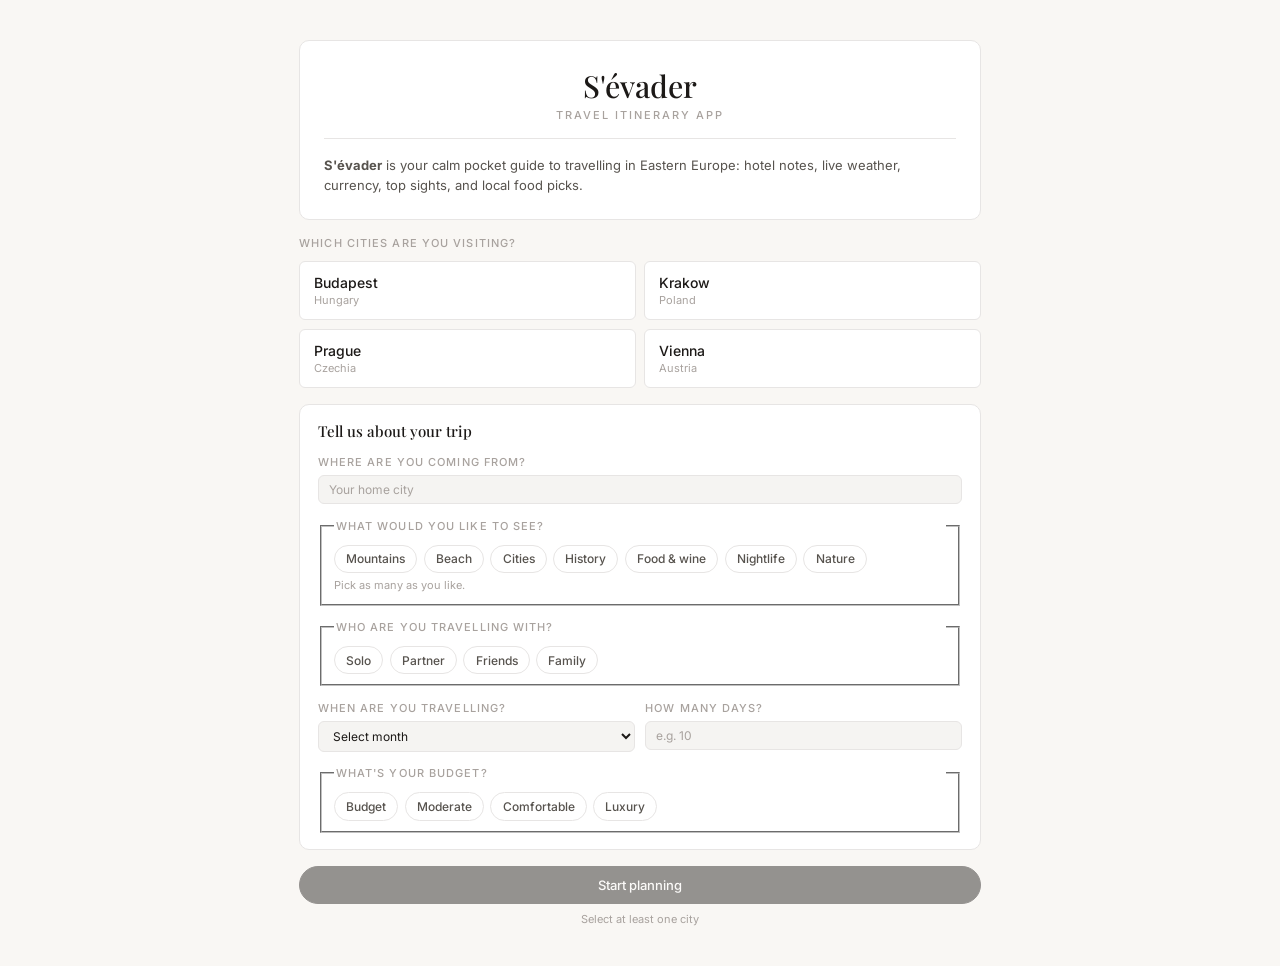
==== index.html @ 974ee07e "updated start page" ====
<!DOCTYPE html>
<html lang="en">
<head>
  <meta charset="UTF-8">
  <meta name="viewport" content="width=device-width, initial-scale=1.0">
  <title>Eastern Europe Guide</title>
  <link rel="preconnect" href="https://fonts.googleapis.com">
  <link rel="preconnect" href="https://fonts.gstatic.com" crossorigin>
  <link href="https://fonts.googleapis.com/css2?family=Inter:wght@400;500&family=Playfair+Display:ital,wght@0,500;1,400&display=swap" rel="stylesheet">
  <style>
    *,
    *::before,
    *::after {
      box-sizing: border-box;
    }

    @keyframes reveal {
      from {
        opacity: 0;
        transform: translateY(7px);
      }
      to {
        opacity: 1;
        transform: translateY(0);
      }
    }

    .guide-panel {
      padding: 0 0 2rem 0;
      animation: reveal .25s ease-out;
    }

    @media (max-width: 700px) {
      .guide-grid {
        grid-template-columns: 1fr;
      }
    }

    @media (min-width: 901px) {
      .guide-shell {
        padding-left: 1.2rem;
        padding-right: 1.2rem;
      }
    }
    :root {
      --font-sans: 'Inter', system-ui, sans-serif;
      --font-serif: 'Playfair Display', Georgia, serif;

      --color-text-primary: #1c1917;
      --color-text-secondary: #57534e;
      --color-text-tertiary: #a8a29e;
      --color-text-success: #15803d;
      --color-text-warning: #92400e;
      --color-text-danger: #b91c1c;
      --color-text-info: #1d4ed8;

      --color-background-primary: #ffffff;
      --color-background-secondary: #f5f4f2;
      --color-background-success: #f0fdf4;
      --color-background-warning: #fffbeb;
      --color-background-danger: #fef2f2;
      --color-background-info: #eff6ff;

      --color-border-secondary: #d6d3d1;
      --color-border-tertiary: #e7e5e4;
      --color-border-warning: #fcd34d;

      --border-radius-lg: 10px;
      --border-radius-md: 6px;

      --bg: var(--color-background-primary);
      --bg2: var(--color-background-primary);
      --bg3: var(--color-background-secondary);
      --card: var(--color-background-primary);
      --border: var(--color-border-tertiary);
      --accent: var(--color-text-primary);
      --accent2: var(--color-text-primary);
      --calligraphy: #e2a15f;
      --gold: #d4a843;
      --blue: #5b9bd5;
      --green: #6baa7a;
      --purple: #9b7fc8;
      --text: var(--color-text-primary);
      --text2: var(--color-text-secondary);
      --text3: var(--color-text-tertiary);
      --red: #d05555;
    }

    body {
      font-family: var(--font-sans);
      color: var(--color-text-primary);
      background: #f9f7f4;
      min-height: 100vh;
      padding: 2rem 1rem;
    }

    .guide-wrap,
    .guide-shell {
      max-width: 720px;
      margin: 0 auto;
    }

    .guide-shell .topbar {
      margin: 0 0 1rem;
      background: var(--color-background-primary);
      border: 0.5px solid var(--color-border-tertiary);
      border-radius: var(--border-radius-lg);
      padding: 1.5rem;
      display: flex;
      align-items: flex-end;
      justify-content: space-between;
      position: static;
      z-index: auto;
      top: auto;
      border-bottom: 0.5px solid var(--color-border-tertiary);
    }

    .guide-shell .topbar-title {
      font-family: var(--font-serif);
      font-size: 18px;
      font-weight: 500;
      color: var(--color-text-primary);
      line-height: 1.1;
    }

    .guide-shell .topbar-title::before {
      content: "S'évader - ";
      font-size: 28px;
      font-style: italic;
      color: var(--color-text-secondary);
      font-weight: 400;
    }

    .guide-shell .guide-footer {
      margin-top: 1.25rem;
      padding-top: 0.75rem;
      text-align: center;
      border-top: 0.5px solid var(--color-border-tertiary);
    }

    .guide-shell .guide-footer-about {
      font-size: 11px;
      font-weight: 500;
      color: var(--color-text-tertiary);
      text-decoration: none;
      font-family: var(--font-sans);
      letter-spacing: 0.02em;
      transition: color .2s;
    }

    .guide-shell .guide-footer-about:hover {
      color: var(--color-text-secondary);
    }

    .guide-shell .guide-footer-about:focus-visible {
      outline: 2px solid var(--color-text-info);
      outline-offset: 2px;
    }

    .guide-shell .menu-btn {
      display: none;
    }

    .guide-title-card,
    .guide-card {
      background: var(--color-background-primary);
      border: 0.5px solid var(--color-border-tertiary);
      border-radius: var(--border-radius-lg);
      padding: 1rem 1.125rem;
      margin-bottom: 10px;
    }

    .guide-title-card {
      margin-bottom: 1rem;
    }

    .guide-title-card h1 {
      font-size: 1.2rem;
      font-weight: 500;
      color: var(--color-text-primary);
      line-height: 1.1;
      margin: 0 0 .35rem;
      font-family: var(--font-serif);
    }

    .guide-title-card p {
      font-size: 0.82rem;
      color: var(--color-text-secondary);
      line-height: 1.6;
      margin: 0;
    }

    .guide-tabs {
      display: flex;
      gap: 0;
      border-bottom: 0.5px solid var(--color-border-tertiary);
      margin-bottom: 1.25rem;
      overflow-x: auto;
      scrollbar-width: none;
      -ms-overflow-style: none;
      padding-bottom: 0;
    }

    .guide-tabs::-webkit-scrollbar {
      display: none;
    }

    .guide-tabs .tab {
      border: none;
      background: transparent;
      border-bottom: 2px solid transparent;
      border-radius: 0;
      padding: 10px 16px;
      font-size: 13px;
      font-weight: 500;
      color: var(--color-text-secondary);
      cursor: pointer;
      white-space: nowrap;
      font-family: var(--font-sans);
      margin-bottom: -1px;
      transition: all .2s;
    }

    .guide-tabs .tab.active {
      color: var(--color-text-primary);
      border-bottom-color: var(--color-text-primary);
    }

    .guide-section {
      display: none;
    }

    .guide-section[aria-hidden="false"] {
      display: block;
    }

    .guide-grid {
      margin-bottom: 10px;
      gap: 10px;
      display: grid;
      grid-template-columns: repeat(2, minmax(0, 1fr));
    }

    .guide-grid > .guide-card:first-child {
      grid-row: span 2;
    }

    .guide-card.weather-card {
      grid-column: 2;
      grid-row: 1;
    }

    .guide-card.currency-card {
      grid-column: 2;
      grid-row: 2;
    }

    .guide-kicker {
      font-size: 10px;
      letter-spacing: 2px;
      text-transform: uppercase;
      color: var(--color-text-tertiary);
      margin-bottom: 0.75rem;
      font-weight: 500;
    }

    .guide-card h3,
    .guide-card h4,
    .guide-card p,
    .guide-card li,
    .guide-card .guide-meta {
      margin-bottom: 0.4rem;
      color: var(--color-text-primary);
    }

    .guide-card h3 {
      font-size: 15px;
      font-weight: 500;
      color: var(--color-text-primary);
      margin-bottom: 0.4rem;
    }

    .guide-card h4 {
      font-size: 13px;
      color: var(--color-text-primary);
      font-weight: 500;
    }

    .guide-meta {
      color: var(--color-text-secondary);
      font-size: 13px;
    }

    .guide-meta.guide-food-lede {
      font-size: 12px;
      line-height: 1.5;
    }

    .guide-label,
    .guide-form-title {
      display: block;
      font-size: 11px;
      letter-spacing: .1em;
      text-transform: uppercase;
      color: var(--color-text-tertiary);
      margin: 0 0 .4rem;
      font-weight: 500;
    }

    .guide-label-optional {
      text-transform: none;
      letter-spacing: 0;
      font-weight: 400;
    }

    .guide-field,
    .guide-convert-input {
      width: 100%;
      box-sizing: border-box;
      border: 1px solid var(--color-border-tertiary);
      border-radius: var(--border-radius-md);
      padding: 6px 10px;
      background: var(--color-background-secondary);
      color: var(--color-text-primary);
      font-family: var(--font-sans);
      font-size: 12px;
      margin-bottom: 0.6rem;
    }

    .guide-field::placeholder,
    .guide-convert-input::placeholder {
      color: var(--color-text-tertiary);
    }

    .guide-field:focus,
    .guide-convert-input:focus {
      outline: none;
      border-color: var(--color-text-primary);
    }

    .guide-textarea {
      min-height: 95px;
      resize: vertical;
    }

    .guide-actions {
      display: flex;
      gap: 6px;
      flex-wrap: wrap;
      margin: 0.35rem 0 0.4rem;
    }

    .guide-btn,
    .guide-btn.save {
      border: 1px solid var(--color-border-secondary);
      background: var(--color-background-secondary);
      color: var(--color-text-secondary);
      font-family: var(--font-sans);
      border-radius: 20px;
      font-size: 11px;
      font-weight: 500;
      padding: 3px 9px;
      cursor: pointer;
      transition: all .2s;
      height: auto;
    }

    .guide-btn.save {
      background: var(--color-background-primary);
      color: var(--text);
      border-color: var(--color-border-secondary);
    }

    .guide-btn:hover {
      border-color: var(--color-text-primary);
      color: var(--color-text-primary);
    }

    .guide-status {
      font-size: 12px;
      color: var(--color-text-secondary);
      margin: 0;
      min-height: 16px;
      line-height: 1.6;
    }

    .guide-status.ok {
      color: var(--color-text-success);
    }

    .hotel-map-wrap {
      margin-top: 1rem;
      border-radius: var(--border-radius-md);
      overflow: hidden;
      border: 1px solid var(--border);
      aspect-ratio: 16 / 10;
      background: var(--color-background-secondary);
    }

    .hotel-map {
      display: block;
      width: 100%;
      height: 100%;
      min-height: 180px;
      border: 0;
    }

    .hotel-dates {
      display: grid;
      grid-template-columns: 1fr 1fr;
      gap: 0.65rem;
      margin-bottom: 0.6rem;
    }

    .hotel-dates > div {
      min-width: 0;
    }

    .hotel-dates .guide-label {
      margin-bottom: 0.35rem;
    }

    .hotel-dates .guide-field {
      margin-bottom: 0;
    }

    .guide-field[type="date"] {
      min-height: 32px;
      color-scheme: light;
    }

    .guide-field[type="date"].is-empty {
      color: var(--color-text-tertiary);
    }

    .guide-field[type="date"]:not(.is-empty) {
      color: var(--color-text-primary);
    }

    .guide-field[type="date"].is-empty::-webkit-datetime-edit,
    .guide-field[type="date"].is-empty::-webkit-datetime-edit-fields-wrapper,
    .guide-field[type="date"].is-empty::-webkit-datetime-edit-text,
    .guide-field[type="date"].is-empty::-webkit-datetime-edit-month-field,
    .guide-field[type="date"].is-empty::-webkit-datetime-edit-day-field,
    .guide-field[type="date"].is-empty::-webkit-datetime-edit-year-field {
      color: var(--color-text-tertiary);
    }

    .guide-field[type="date"]::-webkit-calendar-picker-indicator {
      cursor: pointer;
      opacity: 0.65;
    }

    .hotel-field-wrap {
      position: relative;
    }

    .hotel-suggestions {
      position: absolute;
      z-index: 20;
      top: calc(100% + 4px);
      left: 0;
      right: 0;
      margin: 0;
      padding: 0.25rem 0;
      list-style: none;
      background: var(--color-background-primary);
      border: 1px solid var(--border);
      border-radius: var(--border-radius-md);
      box-shadow: 0 8px 24px rgba(0, 0, 0, 0.08);
      max-height: 220px;
      overflow-y: auto;
    }

    .hotel-suggestions:empty {
      display: none;
    }

    .hotel-suggestions li button {
      display: block;
      width: 100%;
      text-align: left;
      padding: 0.45rem 0.65rem;
      border: 0;
      background: transparent;
      font: inherit;
      font-size: 12px;
      line-height: 1.35;
      color: var(--color-text-primary);
      cursor: pointer;
    }

    .hotel-suggestions li button:hover,
    .hotel-suggestions li button:focus-visible {
      background: var(--color-background-secondary);
      outline: none;
    }

    .hotel-suggestions .hotel-suggest-name {
      display: block;
      font-weight: 500;
    }

    .hotel-suggestions .hotel-suggest-addr {
      display: block;
      font-size: 11px;
      color: var(--color-text-tertiary);
      margin-top: 2px;
    }

    .transport-hubs {
      margin-top: 1rem;
      padding-top: 1rem;
      border-top: 1px solid var(--border);
      display: grid;
      gap: 0.85rem;
    }

    .transport-hub-type {
      font-size: 11px;
      color: var(--color-text-tertiary);
      letter-spacing: 0.5px;
      text-transform: uppercase;
      margin-bottom: 0.2rem;
    }

    .transport-hub-name {
      font-size: 13px;
      font-weight: 500;
      color: var(--color-text-primary);
      margin: 0 0 0.35rem;
      line-height: 1.3;
    }

    .guide-sight-list {
      margin: 0.2rem 0 0 1rem;
      color: var(--color-text-secondary);
      line-height: 1.55;
      font-size: 12px;
    }

    .guide-hint {
      margin-top: 8px;
      background: var(--color-background-warning);
      border: 1px dashed var(--color-border-warning);
      border-radius: 8px;
      color: var(--color-text-warning);
      padding: 0.5rem 0.65rem;
      font-size: 12px;
      line-height: 1.45;
    }

    .guide-convert-result {
      font-size: 12px;
      color: var(--color-text-secondary);
      margin: 0;
    }

    .guide-rate-note {
      color: var(--color-text-tertiary);
      font-size: 11px;
      margin-top: 4px;
    }

    .guide-converter .guide-label {
      font-size: 11px;
      color: var(--color-text-tertiary);
      letter-spacing: 0.5px;
      text-transform: uppercase;
    }

    .weather-forecast-strip {
      display: flex;
      gap: 6px;
      margin: 0.6rem 0 0.5rem;
      overflow-x: auto;
      scrollbar-width: none;
      padding-bottom: 2px;
    }

    .weather-forecast-strip::-webkit-scrollbar { display: none; }

    .weather-day {
      flex: 0 0 auto;
      display: flex;
      flex-direction: column;
      align-items: center;
      gap: 3px;
      background: var(--color-background-secondary);
      border: 0.5px solid var(--color-border-tertiary);
      border-radius: var(--border-radius-md);
      padding: 6px 8px;
      min-width: 46px;
      text-align: center;
    }

    .weather-day.today {
      background: var(--color-background-info);
      border-color: var(--blue);
    }

    .weather-day-name {
      font-size: 10px;
      font-weight: 500;
      color: var(--color-text-tertiary);
      text-transform: uppercase;
      letter-spacing: 0.5px;
    }

    .weather-day.today .weather-day-name {
      color: var(--color-text-info);
    }

    .weather-day-icon {
      font-size: 18px;
      line-height: 1;
    }

    .weather-day-high {
      font-size: 12px;
      font-weight: 500;
      color: var(--color-text-primary);
    }

    .weather-day-low {
      font-size: 11px;
      color: var(--color-text-tertiary);
    }

    .weather-loading {
      font-size: 12px;
      color: var(--color-text-tertiary);
      padding: 0.4rem 0;
    }

    .weather-live-label {
      font-size: 10px;
      color: var(--color-text-tertiary);
      margin-top: 2px;
      letter-spacing: 0.3px;
    }

    .weather-live-label .dot {
      display: inline-block;
      width: 6px;
      height: 6px;
      border-radius: 50%;
      background: var(--green);
      margin-right: 3px;
      vertical-align: middle;
    }

    .guide-table-wrap {
      overflow-x: auto;
      margin-top: 0.5rem;
    }

    .guide-forms {
      width: 100%;
      border-collapse: collapse;
      font-size: 13px;
    }

    .guide-forms th,
    .guide-forms td {
      text-align: left;
      border-bottom: 0.5px solid var(--color-border-tertiary);
      padding: 8px 10px;
      color: var(--color-text-secondary);
      font-size: 12px;
      line-height: 1.4;
    }

    .guide-forms th {
      color: var(--color-text-tertiary);
      font-weight: 500;
      border-bottom-color: var(--color-border-tertiary);
      background: var(--color-background-secondary);
    }

    .guide-forms td:first-child {
      color: var(--color-text-primary);
      width: 65%;
      font-weight: 500;
    }

    .guide-forms tr:first-child th,
    .guide-forms tr:first-child td {
      border-top: none;
    }

    .sight-picks {
      display: grid;
      grid-template-columns: repeat(2, 1fr);
      gap: 0.75rem 0.65rem;
      margin-bottom: 1rem;
    }

    .sight-pick {
      display: flex;
      flex-direction: column;
      min-width: 0;
    }

    .sight-pick-img {
      width: 100%;
      aspect-ratio: 16 / 9;
      border-radius: var(--border-radius-md);
      border: 0.5px solid var(--color-border-tertiary);
      margin-bottom: 0.45rem;
      flex-shrink: 0;
    }

    .sight-pick-img--placeholder {
      background: linear-gradient(135deg, var(--color-background-secondary) 0%, #ebe8e4 50%, var(--color-background-secondary) 100%);
      display: flex;
      align-items: center;
      justify-content: center;
      color: var(--color-text-tertiary);
      font-size: 10px;
      font-weight: 500;
      letter-spacing: 0.12em;
      text-transform: uppercase;
    }

    .sight-pick-name {
      font-size: 13px;
      font-weight: 500;
      color: var(--color-text-primary);
      margin: 0 0 0.25rem;
      line-height: 1.25;
    }

    .sight-pick-desc {
      font-size: 12px;
      color: var(--color-text-secondary);
      line-height: 1.45;
      margin: 0 0 0.35rem;
    }

    .sight-pick-maps {
      font-size: 11px;
      font-weight: 500;
      color: var(--color-text-info);
      text-decoration: none;
      align-self: flex-start;
      border-bottom: 1px solid transparent;
      transition: color .15s, border-color .15s;
    }

    .sight-pick-maps:hover {
      color: #1e40af;
      border-bottom-color: rgba(30, 64, 175, 0.35);
    }

    .sight-pick-maps:focus-visible {
      outline: 2px solid var(--color-text-info);
      outline-offset: 2px;
    }

    .food-picks {
      display: grid;
      grid-template-columns: repeat(3, 1fr);
      gap: 0.7rem 0.55rem;
      margin-top: 0.35rem;
    }

    .food-pick {
      display: flex;
      flex-direction: column;
      min-width: 0;
    }

    .food-pick-img {
      width: 100%;
      aspect-ratio: 16 / 9;
      border-radius: var(--border-radius-md);
      border: 0.5px solid var(--color-border-tertiary);
      margin-bottom: 0.4rem;
      flex-shrink: 0;
    }

    .food-pick-img--placeholder {
      background: linear-gradient(125deg, #f0ebe4 0%, #e8e0d6 45%, #f2ede6 100%);
      display: flex;
      align-items: center;
      justify-content: center;
      color: var(--color-text-tertiary);
      font-size: 9px;
      font-weight: 500;
      letter-spacing: 0.1em;
      text-transform: uppercase;
    }

    .food-pick-name {
      font-size: 12px;
      font-weight: 500;
      color: var(--color-text-primary);
      margin: 0 0 0.2rem;
      line-height: 1.2;
    }

    .food-pick-desc {
      font-size: 11px;
      color: var(--color-text-secondary);
      line-height: 1.35;
      margin: 0;
    }

    @media (max-width: 700px) {
      .guide-wrap,
      .guide-shell {
        width: min(100%, 720px);
      }

      .guide-wrap {
        padding: 0;
      }

      .guide-shell .topbar {
        padding: 0.75rem 1rem;
        border-bottom: 0.5px solid var(--color-border-tertiary);
        margin-bottom: 0.85rem;
        border-radius: 10px;
      }

      .guide-shell .topbar-title {
        font-size: 18px;
      }

      .guide-shell .topbar-title::before {
        font-size: 22px;
      }

      .guide-grid {
        grid-template-columns: 1fr;
      }

      .guide-card.weather-card,
      .guide-card.currency-card {
        grid-column: auto;
        grid-row: auto;
      }

      .guide-grid > .guide-card:first-child {
        grid-row: auto;
      }

      .guide-shell .menu-btn {
        display: none;
      }
    }

    .app-view.hidden {
      display: none;
    }

    .landing-view {
      animation: reveal 0.3s ease-out;
    }

    .landing-hero {
      background: var(--color-background-primary);
      border: 0.5px solid var(--color-border-tertiary);
      border-radius: var(--border-radius-lg);
      padding: 1.75rem 1.5rem 1.5rem;
      text-align: center;
      margin-bottom: 1rem;
    }

    .landing-brand {
      font-family: var(--font-serif);
      font-size: clamp(1.6rem, 5vw, 1.9rem);
      font-weight: 500;
      margin: 0 0 0.25rem;
      line-height: 1.15;
    }

    .landing-tagline {
      font-size: 11px;
      letter-spacing: 0.18em;
      text-transform: uppercase;
      color: var(--color-text-tertiary);
      font-weight: 500;
      margin: 0 0 1rem;
    }

    .landing-lead {
      font-size: 13px;
      line-height: 1.55;
      color: var(--color-text-secondary);
      margin: 0;
      text-align: left;
      border-top: 0.5px solid var(--color-border-tertiary);
      padding-top: 1rem;
    }

    .landing-section-title {
      font-size: 11px;
      letter-spacing: 0.1em;
      text-transform: uppercase;
      color: var(--color-text-tertiary);
      font-weight: 500;
      margin: 0 0 0.65rem;
    }

    .landing-city-grid {
      display: grid;
      grid-template-columns: 1fr 1fr;
      gap: 0.55rem;
      margin-bottom: 1rem;
    }

    .landing-city-card {
      text-align: left;
      padding: 0.75rem 0.85rem;
      border: 1px solid var(--color-border-tertiary);
      border-radius: var(--border-radius-md);
      background: var(--color-background-primary);
      cursor: pointer;
      font-family: var(--font-sans);
      transition: border-color 0.15s, background 0.15s, box-shadow 0.15s;
    }

    .landing-city-card:hover {
      border-color: var(--color-border-secondary);
    }

    .landing-city-card.selected {
      border-color: var(--color-text-primary);
      background: var(--color-background-secondary);
      box-shadow: 0 0 0 1px var(--color-text-primary);
    }

    .landing-city-card:focus-visible {
      outline: 2px solid var(--color-text-info);
      outline-offset: 2px;
    }

    .landing-city-name {
      display: block;
      font-size: 14px;
      font-weight: 500;
      color: var(--color-text-primary);
      margin-bottom: 0.15rem;
    }

    .landing-city-country {
      display: block;
      font-size: 11px;
      color: var(--color-text-tertiary);
    }

    .landing-survey {
      background: var(--color-background-primary);
      border: 0.5px solid var(--color-border-tertiary);
      border-radius: var(--border-radius-lg);
      padding: 1rem 1.1rem;
      margin-bottom: 1rem;
    }

    .landing-survey-heading {
      font-family: var(--font-serif);
      font-size: 15px;
      font-weight: 500;
      margin: 0 0 0.85rem;
      color: var(--color-text-primary);
    }

    .survey-field {
      margin-bottom: 0.9rem;
    }

    .survey-field:last-child {
      margin-bottom: 0;
    }

    .survey-field .guide-label {
      margin-bottom: 0.4rem;
    }

    .survey-origin-wrap {
      position: relative;
    }

    .survey-origin-wrap .guide-field {
      margin-bottom: 0;
    }

    .survey-row {
      display: grid;
      grid-template-columns: 1fr 1fr;
      gap: 0.65rem;
    }

    @media (max-width: 420px) {
      .survey-row {
        grid-template-columns: 1fr;
      }
    }

    .survey-chip-grid {
      display: flex;
      flex-wrap: wrap;
      gap: 0.4rem;
    }

    .survey-chip {
      font-family: var(--font-sans);
      font-size: 12px;
      font-weight: 500;
      color: var(--color-text-secondary);
      background: var(--color-background-primary);
      border: 1px solid var(--color-border-tertiary);
      border-radius: 20px;
      padding: 0.35rem 0.7rem;
      cursor: pointer;
      transition: border-color 0.15s, background 0.15s, color 0.15s, box-shadow 0.15s;
    }

    .survey-chip:hover {
      border-color: var(--color-border-secondary);
      color: var(--color-text-primary);
    }

    .survey-chip.selected {
      border-color: var(--color-text-primary);
      background: var(--color-background-secondary);
      color: var(--color-text-primary);
      box-shadow: 0 0 0 1px var(--color-text-primary);
    }

    .survey-chip:focus-visible {
      outline: 2px solid var(--color-text-info);
      outline-offset: 2px;
    }

    .survey-hint {
      font-size: 11px;
      color: var(--color-text-tertiary);
      margin: 0.35rem 0 0;
      line-height: 1.4;
    }

    .survey-field fieldset {
      border: none;
      margin: 0;
      padding: 0;
      min-width: 0;
    }

    .survey-field legend.guide-label {
      display: block;
      width: 100%;
      float: none;
    }

    .survey-field .guide-field {
      margin-bottom: 0;
    }

    .inspiration-grid {
      display: grid;
      grid-template-columns: 1fr 1fr;
      gap: 0.55rem;
      margin-bottom: 1.25rem;
    }

    .inspiration-card {
      background: var(--color-background-primary);
      border: 0.5px solid var(--color-border-tertiary);
      border-radius: var(--border-radius-md);
      padding: 0.7rem 0.8rem;
    }

    .inspiration-card-title {
      font-size: 12px;
      font-weight: 500;
      color: var(--color-text-primary);
      margin: 0 0 0.25rem;
      line-height: 1.3;
    }

    .inspiration-card-desc {
      font-size: 11px;
      color: var(--color-text-secondary);
      line-height: 1.45;
      margin: 0;
    }

    .landing-cta-wrap {
      text-align: center;
    }

    .landing-btn-primary {
      width: 100%;
      border: 1px solid var(--color-text-primary);
      background: var(--color-text-primary);
      color: var(--color-background-primary);
      font-family: var(--font-sans);
      font-size: 13px;
      font-weight: 500;
      padding: 0.65rem 1rem;
      border-radius: 24px;
      cursor: pointer;
      transition: opacity 0.15s;
    }

    .landing-btn-primary:hover:not(:disabled) {
      opacity: 0.9;
    }

    .landing-btn-primary:disabled {
      opacity: 0.45;
      cursor: not-allowed;
    }

    .landing-hint {
      font-size: 11px;
      color: var(--color-text-tertiary);
      margin: 0.5rem 0 0;
    }

    .topbar-trip {
      font-size: 12px;
      color: var(--color-text-tertiary);
      margin: 0.35rem 0 0;
      font-weight: 400;
      font-family: var(--font-sans);
      letter-spacing: 0.02em;
    }

    .guide-footer-links {
      display: flex;
      justify-content: center;
      gap: 1rem;
      flex-wrap: wrap;
    }

    .guide-footer-change {
      font-size: 11px;
      font-weight: 500;
      color: var(--color-text-tertiary);
      background: none;
      border: none;
      padding: 0;
      cursor: pointer;
      font-family: var(--font-sans);
      letter-spacing: 0.02em;
      transition: color 0.2s;
    }

    .guide-footer-change:hover {
      color: var(--color-text-secondary);
    }

    .guide-tabs .tab.is-hidden {
      display: none;
    }

    .guide-section.is-hidden {
      display: none !important;
    }
</style>
</head>
<body>
  <div class="guide-wrap">
    <div class="guide-shell">
      <section id="landing-view" class="landing-view app-view" aria-label="Trip setup">
        <header class="landing-hero">
          <h1 class="landing-brand">S'évader</h1>
          <p class="landing-tagline">Travel itinerary app</p>
          <p class="landing-lead"><strong>S'évader</strong> is your calm pocket guide to travelling in Eastern Europe: hotel notes, live weather, currency, top sights, and local food picks.</p>
        </header>

        <p class="landing-section-title">Which cities are you visiting?</p>
        <div class="landing-city-grid" id="landing-city-grid" role="group" aria-label="Select cities">
          <button type="button" class="landing-city-card" data-city="budapest" aria-pressed="false">
            <span class="landing-city-name">Budapest</span>
            <span class="landing-city-country">Hungary</span>
          </button>
          <button type="button" class="landing-city-card" data-city="krakow" aria-pressed="false">
            <span class="landing-city-name">Krakow</span>
            <span class="landing-city-country">Poland</span>
          </button>
          <button type="button" class="landing-city-card" data-city="prague" aria-pressed="false">
            <span class="landing-city-name">Prague</span>
            <span class="landing-city-country">Czechia</span>
          </button>
          <button type="button" class="landing-city-card" data-city="vienna" aria-pressed="false">
            <span class="landing-city-name">Vienna</span>
            <span class="landing-city-country">Austria</span>
          </button>
        </div>

        <form class="landing-survey" id="trip-survey" aria-label="Trip preferences survey" novalidate>
          <h2 class="landing-survey-heading">Tell us about your trip</h2>

          <div class="survey-field">
            <label class="guide-label" for="trip-origin">Where are you coming from?</label>
            <div class="survey-origin-wrap">
              <input class="guide-field" id="trip-origin" name="origin" type="text" placeholder="Your home city" autocomplete="off">
              <ul class="hotel-suggestions" id="origin-suggest" role="listbox" aria-label="City suggestions"></ul>
            </div>
          </div>

          <fieldset class="survey-field">
            <legend class="guide-label">What would you like to see?</legend>
            <div class="survey-chip-grid" id="survey-interests" role="group" aria-label="Trip interests">
              <button type="button" class="survey-chip" data-survey="interest" data-value="mountains" aria-pressed="false">Mountains</button>
              <button type="button" class="survey-chip" data-survey="interest" data-value="beach" aria-pressed="false">Beach</button>
              <button type="button" class="survey-chip" data-survey="interest" data-value="cities" aria-pressed="false">Cities</button>
              <button type="button" class="survey-chip" data-survey="interest" data-value="history" aria-pressed="false">History</button>
              <button type="button" class="survey-chip" data-survey="interest" data-value="food" aria-pressed="false">Food &amp; wine</button>
              <button type="button" class="survey-chip" data-survey="interest" data-value="nightlife" aria-pressed="false">Nightlife</button>
              <button type="button" class="survey-chip" data-survey="interest" data-value="nature" aria-pressed="false">Nature</button>
            </div>
            <p class="survey-hint">Pick as many as you like.</p>
          </fieldset>

          <fieldset class="survey-field">
            <legend class="guide-label">Who are you travelling with?</legend>
            <div class="survey-chip-grid" id="survey-companions" role="radiogroup" aria-label="Travel companions">
              <button type="button" class="survey-chip" data-survey="companions" data-value="solo" aria-pressed="false">Solo</button>
              <button type="button" class="survey-chip" data-survey="companions" data-value="partner" aria-pressed="false">Partner</button>
              <button type="button" class="survey-chip" data-survey="companions" data-value="friends" aria-pressed="false">Friends</button>
              <button type="button" class="survey-chip" data-survey="companions" data-value="family" aria-pressed="false">Family</button>
            </div>
          </fieldset>

          <div class="survey-row">
            <div class="survey-field">
              <label class="guide-label" for="trip-month">When are you travelling?</label>
              <select class="guide-field" id="trip-month" name="travelMonth">
                <option value="">Select month</option>
                <option value="january">January</option>
                <option value="february">February</option>
                <option value="march">March</option>
                <option value="april">April</option>
                <option value="may">May</option>
                <option value="june">June</option>
                <option value="july">July</option>
                <option value="august">August</option>
                <option value="september">September</option>
                <option value="october">October</option>
                <option value="november">November</option>
                <option value="december">December</option>
              </select>
            </div>
            <div class="survey-field">
              <label class="guide-label" for="trip-days">How many days?</label>
              <input class="guide-field" id="trip-days" name="tripDays" type="number" min="1" max="60" step="1" placeholder="e.g. 10" inputmode="numeric">
            </div>
          </div>

          <fieldset class="survey-field">
            <legend class="guide-label">What's your budget?</legend>
            <div class="survey-chip-grid" id="survey-budget" role="radiogroup" aria-label="Trip budget">
              <button type="button" class="survey-chip" data-survey="budget" data-value="budget" aria-pressed="false">Budget</button>
              <button type="button" class="survey-chip" data-survey="budget" data-value="moderate" aria-pressed="false">Moderate</button>
              <button type="button" class="survey-chip" data-survey="budget" data-value="comfortable" aria-pressed="false">Comfortable</button>
              <button type="button" class="survey-chip" data-survey="budget" data-value="luxury" aria-pressed="false">Luxury</button>
            </div>
          </fieldset>
        </form>

        <div class="landing-cta-wrap">
          <button type="button" class="landing-btn-primary" id="landing-start" disabled>Start planning</button>
          <p class="landing-hint" id="landing-hint">Select at least one city</p>
        </div>
      </section>

      <section id="guide-view" class="guide-view app-view hidden" aria-label="Trip guide">
      <div class="topbar">
        <button class="menu-btn" type="button" aria-hidden="true" tabindex="-1">☰ Menu</button>
        <div>
          <div class="topbar-title">your guide to Eastern Europe</div>
          <p class="topbar-trip" id="topbar-trip"></p>
        </div>
      </div>

      <div class="content">
        <!-- <section class="guide-title-card">
          <h1>Trip Guide • Budapest, Krakow, Prague, Vienna</h1>
          <p>Mobile-first itinerary notes with planning blocks, entrance fee lists, weather snapshot for August 2026, and local currency per city.</p>
        </section> -->

        <nav class="guide-tabs" role="tablist" aria-label="City tabs">
          <div class="tab active" role="tab" aria-selected="true" id="tab-budapest" data-city="budapest">Budapest</div>
          <div class="tab" role="tab" aria-selected="false" id="tab-krakow" data-city="krakow">Krakow</div>
          <div class="tab" role="tab" aria-selected="false" id="tab-prague" data-city="prague">Prague</div>
          <div class="tab" role="tab" aria-selected="false" id="tab-vienna" data-city="vienna">Vienna</div>
        </nav>

        <main class="guide-panel">
          <section class="guide-section" id="budapest" data-city="budapest" aria-hidden="false">
            <div class="guide-grid">
              <div class="guide-card">
                <div class="guide-kicker">Hotel</div>
                <label class="guide-label" for="hotelName-budapest">Hotel name</label>
                <div class="hotel-field-wrap">
                  <input class="guide-field plan-field hotel-name-field" id="hotelName-budapest" data-city="budapest" data-field="hotelName" type="text" placeholder="Danubia Hotel Budapest" autocomplete="off">
                  <ul class="hotel-suggestions" id="hotelSuggest-budapest" role="listbox" aria-label="Hotel suggestions"></ul>
                </div>

                <label class="guide-label" for="hotelAddress-budapest">Hotel address</label>
                <input class="guide-field plan-field" id="hotelAddress-budapest" data-city="budapest" data-field="hotelAddress" type="text" placeholder="District, street, postal code">
                <div class="hotel-dates">
                  <div>
                    <label class="guide-label" for="checkIn-budapest">Check-in</label>
                    <input class="guide-field plan-field" id="checkIn-budapest" data-city="budapest" data-field="checkIn" type="date">
                  </div>
                  <div>
                    <label class="guide-label" for="checkOut-budapest">Check-out</label>
                    <input class="guide-field plan-field" id="checkOut-budapest" data-city="budapest" data-field="checkOut" type="date">
                  </div>
                </div>


                <div class="guide-actions">
                  <button class="guide-btn save" data-action="save" data-city="budapest" type="button">Save</button>
                  <button class="guide-btn" data-action="load" data-city="budapest" type="button">Load saved</button>
                  <button class="guide-btn" data-action="clear" data-city="budapest" type="button">Clear</button>
                </div>
                <p class="guide-status" id="status-budapest">No saved draft</p>
                <div class="hotel-map-wrap">
                  <iframe class="hotel-map" id="hotelMap-budapest" title="Hotel location — Budapest" loading="lazy" referrerpolicy="no-referrer-when-downgrade" allowfullscreen></iframe>
                </div>
                <div class="transport-hubs" id="transport-budapest" aria-label="Airport and train station"></div>
              </div>

              <div class="guide-card weather-card">
                <div class="guide-kicker">Weather</div>
                <h3>Weather overview</h3>
                <div id="forecast-budapest" class="weather-loading">Loading forecast…</div>
              </div>

              <div class="guide-card currency-card">
                <div class="guide-kicker">Currency</div>
                <h3>Currency</h3>
                <p class="guide-meta" id="currency-budapest"></p>
                <div class="guide-converter">
                  <label class="guide-label" for="convert-budapest">Convert to €</label>
                  <input class="guide-field guide-convert-input" id="convert-budapest" data-city="budapest" inputmode="decimal" type="number" min="0" step="0.01" placeholder="Amount in HUF">
                  <p class="guide-convert-result">= <strong id="converted-budapest">€—</strong></p>
                  <p class="guide-rate-note" id="rate-budapest"></p>
                </div>
              </div>
            </div>

            <div class="guide-card">
              <div class="guide-kicker">Sights & entrance fees</div>
              <h3>What to visit</h3>
              <h4>Top sights</h4>
              <div class="sight-picks" aria-label="Featured sights in Budapest">
                <article class="sight-pick">
                  <div class="sight-pick-img sight-pick-img--placeholder" role="img" aria-label="Photo placeholder: Hungarian Parliament Building">Photo</div>
                  <div class="sight-pick-name">Hungarian Parliament</div>
                  <p class="sight-pick-desc">Neo-Gothic riverside landmark; guided tours show the cupola hall when parliament is not in session.</p>
                  <a class="sight-pick-maps" href="https://www.google.com/maps/search/?api=1&amp;query=Hungarian%20Parliament%20Building%2C%20Budapest" target="_blank" rel="noopener noreferrer">Google Maps</a>
                </article>
                <article class="sight-pick">
                  <div class="sight-pick-img sight-pick-img--placeholder" role="img" aria-label="Photo placeholder: Buda Castle">Photo</div>
                  <div class="sight-pick-name">Buda Castle</div>
                  <p class="sight-pick-desc">Castle district palace complex with museums, courtyards, and views over the Danube to Pest.</p>
                  <a class="sight-pick-maps" href="https://www.google.com/maps/search/?api=1&amp;query=Buda%20Castle%2C%20Budapest" target="_blank" rel="noopener noreferrer">Google Maps</a>
                </article>
                <article class="sight-pick">
                  <div class="sight-pick-img sight-pick-img--placeholder" role="img" aria-label="Photo placeholder: Fisherman's Bastion">Photo</div>
                  <div class="sight-pick-name">Fisherman’s Bastion</div>
                  <p class="sight-pick-desc">Fairytale terraces and turrets on Castle Hill—classic sunrise or sunset spot over the bridges.</p>
                  <a class="sight-pick-maps" href="https://www.google.com/maps/search/?api=1&amp;query=Fisherman%27s%20Bastion%2C%20Budapest" target="_blank" rel="noopener noreferrer">Google Maps</a>
                </article>
                <article class="sight-pick">
                  <div class="sight-pick-img sight-pick-img--placeholder" role="img" aria-label="Photo placeholder: Danube River Budapest">Photo</div>
                  <div class="sight-pick-name">Danube River</div>
                  <p class="sight-pick-desc">Walk the embankments between bridges, or cross on foot for the full Pest↔Buda panorama.</p>
                  <a class="sight-pick-maps" href="https://www.google.com/maps/search/?api=1&amp;query=Danube%20River%20Chain%20Bridge%20Budapest" target="_blank" rel="noopener noreferrer">Google Maps</a>
                </article>
              </div>
              <div class="guide-table-wrap">
                <table class="guide-forms">
                  <thead>
                    <tr>
                      <th>Sight</th>
                      <th>Entrance fee</th>
                    </tr>
                  </thead>
                  <tbody id="sights-budapest"></tbody>
                </table>
              </div>
            </div>

            <div class="guide-card">
              <div class="guide-kicker">Food & drink</div>
              <h3>Local cuisine</h3>
              <p class="guide-meta guide-food-lede">Hungarian cuisine is characterized by its bold, hearty flavors and the generous use of Hungarian paprika, sour cream, and onion. It is a rich, meat-heavy cuisine often considered the spiciest in Europe.</p>
              <div class="food-picks" aria-label="Budapest food and drink picks">
                <article class="food-pick">
                  <div class="food-pick-img food-pick-img--placeholder" role="img" aria-label="Photo placeholder: gulyás">Photo</div>
                  <div class="food-pick-name">Gulyás</div>
                  <p class="food-pick-desc">Paprika beef soup with roots—not the thick “goulash” stew abroad.</p>
                </article>
                <article class="food-pick">
                  <div class="food-pick-img food-pick-img--placeholder" role="img" aria-label="Photo placeholder: halászlé">Photo</div>
                  <div class="food-pick-name">Halászlé</div>
                  <p class="food-pick-desc">Bright, peppery fisherman's soup with carp or catfish; Szeged-style is famous.</p>
                </article>
                <article class="food-pick">
                  <div class="food-pick-img food-pick-img--placeholder" role="img" aria-label="Photo placeholder: pörkölt">Photo</div>
                  <div class="food-pick-name">Pörkölt & nokedli</div>
                  <p class="food-pick-desc">Slow-cooked meat ragù with hand-torn egg dumplings; kin to paprikás csirke.</p>
                </article>
                <article class="food-pick">
                  <div class="food-pick-img food-pick-img--placeholder" role="img" aria-label="Photo placeholder: lángos">Photo</div>
                  <div class="food-pick-name">Lángos</div>
                  <p class="food-pick-desc">Crisp fried dough, garlic rub, then tejföl and grated cheese—market staple.</p>
                </article>
                <article class="food-pick">
                  <div class="food-pick-img food-pick-img--placeholder" role="img" aria-label="Photo placeholder: kürtőskalács">Photo</div>
                  <div class="food-pick-name">Kürtőskalács</div>
                  <p class="food-pick-desc">Chimney cake from embers: caramelized sugar, cinnamon, or crushed nuts.</p>
                </article>
                <article class="food-pick">
                  <div class="food-pick-img food-pick-img--placeholder" role="img" aria-label="Photo placeholder: fröccs">Photo</div>
                  <div class="food-pick-name">Fröccs & ruin bars</div>
                  <p class="food-pick-desc">Wine spritzer culture in the Jewish Quarter—courtyards, DJs, and local craft taps.</p>
                </article>
              </div>
            </div>
          </section>

          <section class="guide-section" id="krakow" data-city="krakow" aria-hidden="true">
            <div class="guide-grid">
              <div class="guide-card">
                <div class="guide-kicker">Hotel</div>
                <label class="guide-label" for="hotelName-krakow">Hotel name</label>
                <div class="hotel-field-wrap">
                  <input class="guide-field plan-field hotel-name-field" id="hotelName-krakow" data-city="krakow" data-field="hotelName" type="text" placeholder="The Royal Hotel Krakow" autocomplete="off">
                  <ul class="hotel-suggestions" id="hotelSuggest-krakow" role="listbox" aria-label="Hotel suggestions"></ul>
                </div>

                <label class="guide-label" for="hotelAddress-krakow">Hotel address</label>
                <input class="guide-field plan-field" id="hotelAddress-krakow" data-city="krakow" data-field="hotelAddress" type="text" placeholder="Main square, district, postal code">
                <div class="hotel-dates">
                  <div>
                    <label class="guide-label" for="checkIn-krakow">Check-in</label>
                    <input class="guide-field plan-field" id="checkIn-krakow" data-city="krakow" data-field="checkIn" type="date">
                  </div>
                  <div>
                    <label class="guide-label" for="checkOut-krakow">Check-out</label>
                    <input class="guide-field plan-field" id="checkOut-krakow" data-city="krakow" data-field="checkOut" type="date">
                  </div>
                </div>


                <div class="guide-actions">
                  <button class="guide-btn save" data-action="save" data-city="krakow" type="button">Save</button>
                  <button class="guide-btn" data-action="load" data-city="krakow" type="button">Load saved</button>
                  <button class="guide-btn" data-action="clear" data-city="krakow" type="button">Clear</button>
                </div>
                <p class="guide-status" id="status-krakow">No saved draft</p>
                <div class="hotel-map-wrap">
                  <iframe class="hotel-map" id="hotelMap-krakow" title="Hotel location — Krakow" loading="lazy" referrerpolicy="no-referrer-when-downgrade" allowfullscreen></iframe>
                </div>
                <div class="transport-hubs" id="transport-krakow" aria-label="Airport and train station"></div>
              </div>

              <div class="guide-card weather-card">
                <div class="guide-kicker">Weather</div>
                <h3>Weather overview</h3>
                <div id="forecast-krakow" class="weather-loading">Loading forecast…</div>
              </div>

              <div class="guide-card currency-card">
                <div class="guide-kicker">Currency</div>
                <h3>Currency</h3>
                <p class="guide-meta" id="currency-krakow"></p>
                <div class="guide-converter">
                  <label class="guide-label" for="convert-krakow">Convert to €</label>
                  <input class="guide-field guide-convert-input" id="convert-krakow" data-city="krakow" inputmode="decimal" type="number" min="0" step="0.01" placeholder="Amount in PLN">
                  <p class="guide-convert-result">= <strong id="converted-krakow">€—</strong></p>
                  <p class="guide-rate-note" id="rate-krakow"></p>
                </div>
              </div>
            </div>

            <div class="guide-card">
              <div class="guide-kicker">Sights & entrance fees</div>
              <h3>What to visit</h3>
              <h4>Top sights</h4>
              <div class="sight-picks" aria-label="Featured sights in Kraków">
                <article class="sight-pick">
                  <div class="sight-pick-img sight-pick-img--placeholder" role="img" aria-label="Photo placeholder: Rynek Główny">Photo</div>
                  <div class="sight-pick-name">Rynek Główny</div>
                  <p class="sight-pick-desc">Europe’s largest medieval market square—Sukiennice, cafés, and the rhythm of the Old Town.</p>
                  <a class="sight-pick-maps" href="https://www.google.com/maps/search/?api=1&amp;query=Rynek%20G%C5%82%C3%B3wny%2C%20Krak%C3%B3w" target="_blank" rel="noopener noreferrer">Google Maps</a>
                </article>
                <article class="sight-pick">
                  <div class="sight-pick-img sight-pick-img--placeholder" role="img" aria-label="Photo placeholder: Wawel Royal Castle">Photo</div>
                  <div class="sight-pick-name">Wawel Royal Castle</div>
                  <p class="sight-pick-desc">Hilltop cathedral, royal apartments, and courtyards with views over the Vistula.</p>
                  <a class="sight-pick-maps" href="https://www.google.com/maps/search/?api=1&amp;query=Wawel%20Royal%20Castle%2C%20Krak%C3%B3w" target="_blank" rel="noopener noreferrer">Google Maps</a>
                </article>
                <article class="sight-pick">
                  <div class="sight-pick-img sight-pick-img--placeholder" role="img" aria-label="Photo placeholder: St. Mary's Basilica">Photo</div>
                  <div class="sight-pick-name">Basilica</div>
                  <p class="sight-pick-desc">St. Mary’s on Rynek—Gothic interior, Veit Stoss altarpiece, and the hourly hejnał trumpet call.</p>
                  <a class="sight-pick-maps" href="https://www.google.com/maps/search/?api=1&amp;query=St.%20Mary%27s%20Basilica%20Krak%C3%B3w" target="_blank" rel="noopener noreferrer">Google Maps</a>
                </article>
                <article class="sight-pick">
                  <div class="sight-pick-img sight-pick-img--placeholder" role="img" aria-label="Photo placeholder: Wieliczka Salt Mine">Photo</div>
                  <div class="sight-pick-name">Salt mine</div>
                  <p class="sight-pick-desc">Wieliczka’s underground chapels and timber passages—allow a half day; book timed entry and transport.</p>
                  <a class="sight-pick-maps" href="https://www.google.com/maps/search/?api=1&amp;query=Wieliczka%20Salt%20Mine" target="_blank" rel="noopener noreferrer">Google Maps</a>
                </article>
              </div>
              <div class="guide-table-wrap">
                <table class="guide-forms">
                  <thead>
                    <tr>
                      <th>Sight</th>
                      <th>Entrance fee</th>
                    </tr>
                  </thead>
                  <tbody id="sights-krakow"></tbody>
                </table>
              </div>
            </div>

            <div class="guide-card">
              <div class="guide-kicker">Food & drink</div>
              <h3>Local cuisine</h3>
              <p class="guide-meta guide-food-lede">Małopolska cooking leans sour and savory: rye starters, forest mushrooms, cabbage, and smoked highland cheese—Rynek stalls and Kazimierz cellars are made for grazing.</p>
              <div class="food-picks" aria-label="Kraków food and drink picks">
                <article class="food-pick">
                  <div class="food-pick-img food-pick-img--placeholder" role="img" aria-label="Photo placeholder: pierogi">Photo</div>
                  <div class="food-pick-name">Pierogi</div>
                  <p class="food-pick-desc">Filled dumplings—ruskie potato-cheese, sauerkraut-mushroom, or sweet bilberry for dessert.</p>
                </article>
                <article class="food-pick">
                  <div class="food-pick-img food-pick-img--placeholder" role="img" aria-label="Photo placeholder: żurek">Photo</div>
                  <div class="food-pick-name">Żurek</div>
                  <p class="food-pick-desc">Sour rye soup with white sausage and egg—often ladled into an edible bread bowl.</p>
                </article>
                <article class="food-pick">
                  <div class="food-pick-img food-pick-img--placeholder" role="img" aria-label="Photo placeholder: bigos">Photo</div>
                  <div class="food-pick-name">Bigos</div>
                  <p class="food-pick-desc">Hunter’s stew of sauerkraut, fresh cabbage, meats, and prunes—better after a day of reheating.</p>
                </article>
                <article class="food-pick">
                  <div class="food-pick-img food-pick-img--placeholder" role="img" aria-label="Photo placeholder: obwarzanek">Photo</div>
                  <div class="food-pick-name">Obwarzanek</div>
                  <p class="food-pick-desc">Chewy braided ring, boiled then baked—sprinkled with poppy, sesame, or salt; Kraków’s street signature.</p>
                </article>
                <article class="food-pick">
                  <div class="food-pick-img food-pick-img--placeholder" role="img" aria-label="Photo placeholder: zapiekanka">Photo</div>
                  <div class="food-pick-name">Zapiekanka</div>
                  <p class="food-pick-desc">Halved baguette toasted with mushrooms, cheese, and ketchup—late-night fuel from Plac Nowy kiosks.</p>
                </article>
                <article class="food-pick">
                  <div class="food-pick-img food-pick-img--placeholder" role="img" aria-label="Photo placeholder: oscypek">Photo</div>
                  <div class="food-pick-name">Oscypek</div>
                  <p class="food-pick-desc">Smoked sheep’s-milk cheese from the Tatras—grilled and served with cranberry jam at markets.</p>
                </article>
              </div>
            </div>
          </section>

          <section class="guide-section" id="prague" data-city="prague" aria-hidden="true">
            <div class="guide-grid">
              <div class="guide-card">
                <div class="guide-kicker">Hotel</div>
                <label class="guide-label" for="hotelName-prague">Hotel name</label>
                <div class="hotel-field-wrap">
                  <input class="guide-field plan-field hotel-name-field" id="hotelName-prague" data-city="prague" data-field="hotelName" type="text" placeholder="Prague City Hotel" autocomplete="off">
                  <ul class="hotel-suggestions" id="hotelSuggest-prague" role="listbox" aria-label="Hotel suggestions"></ul>
                </div>

                <label class="guide-label" for="hotelAddress-prague">Hotel address</label>
                <input class="guide-field plan-field" id="hotelAddress-prague" data-city="prague" data-field="hotelAddress" type="text" placeholder="Old Town, district, postal code">
                <div class="hotel-dates">
                  <div>
                    <label class="guide-label" for="checkIn-prague">Check-in</label>
                    <input class="guide-field plan-field" id="checkIn-prague" data-city="prague" data-field="checkIn" type="date">
                  </div>
                  <div>
                    <label class="guide-label" for="checkOut-prague">Check-out</label>
                    <input class="guide-field plan-field" id="checkOut-prague" data-city="prague" data-field="checkOut" type="date">
                  </div>
                </div>


                <div class="guide-actions">
                  <button class="guide-btn save" data-action="save" data-city="prague" type="button">Save</button>
                  <button class="guide-btn" data-action="load" data-city="prague" type="button">Load saved</button>
                  <button class="guide-btn" data-action="clear" data-city="prague" type="button">Clear</button>
                </div>
                <p class="guide-status" id="status-prague">No saved draft</p>
                <div class="hotel-map-wrap">
                  <iframe class="hotel-map" id="hotelMap-prague" title="Hotel location — Prague" loading="lazy" referrerpolicy="no-referrer-when-downgrade" allowfullscreen></iframe>
                </div>
                <div class="transport-hubs" id="transport-prague" aria-label="Airport and train station"></div>
              </div>

              <div class="guide-card weather-card">
                <div class="guide-kicker">Weather</div>
                <h3>Weather overview</h3>
                <div id="forecast-prague" class="weather-loading">Loading forecast…</div>
              </div>

              <div class="guide-card currency-card">
                <div class="guide-kicker">Currency</div>
                <h3>Currency</h3>
                <p class="guide-meta" id="currency-prague"></p>
                <div class="guide-converter">
                  <label class="guide-label" for="convert-prague">Convert to €</label>
                  <input class="guide-field guide-convert-input" id="convert-prague" data-city="prague" inputmode="decimal" type="number" min="0" step="0.01" placeholder="Amount in CZK">
                  <p class="guide-convert-result">= <strong id="converted-prague">€—</strong></p>
                  <p class="guide-rate-note" id="rate-prague"></p>
                </div>
              </div>
            </div>

            <div class="guide-card">
              <div class="guide-kicker">Sights & entrance fees</div>
              <h3>What to visit</h3>
              <h4>Top sights</h4>
              <div class="sight-picks" aria-label="Featured sights in Prague">
                <article class="sight-pick">
                  <div class="sight-pick-img sight-pick-img--placeholder" role="img" aria-label="Photo placeholder: Prague Castle">Photo</div>
                  <div class="sight-pick-name">Prague Castle</div>
                  <p class="sight-pick-desc">Hradčany complex—St. Vitus Cathedral, Golden Lane, and terraces over red roofs and the river.</p>
                  <a class="sight-pick-maps" href="https://www.google.com/maps/search/?api=1&amp;query=Prague%20Castle%2C%20Prague" target="_blank" rel="noopener noreferrer">Google Maps</a>
                </article>
                <article class="sight-pick">
                  <div class="sight-pick-img sight-pick-img--placeholder" role="img" aria-label="Photo placeholder: Prague Astronomical Clock">Photo</div>
                  <div class="sight-pick-name">Astronomical Clock</div>
                  <p class="sight-pick-desc">Medieval orloj on the Old Town Hall—crowds gather on the hour for apostles in the windows.</p>
                  <a class="sight-pick-maps" href="https://www.google.com/maps/search/?api=1&amp;query=Prague%20Astronomical%20Clock%20Old%20Town%20Hall" target="_blank" rel="noopener noreferrer">Google Maps</a>
                </article>
                <article class="sight-pick">
                  <div class="sight-pick-img sight-pick-img--placeholder" role="img" aria-label="Photo placeholder: Charles Bridge">Photo</div>
                  <div class="sight-pick-name">Prague bridge</div>
                  <p class="sight-pick-desc">Charles Bridge—baroque statues, buskers, and sunrise views between Old Town and Malá Strana.</p>
                  <a class="sight-pick-maps" href="https://www.google.com/maps/search/?api=1&amp;query=Charles%20Bridge%2C%20Prague" target="_blank" rel="noopener noreferrer">Google Maps</a>
                </article>
                <article class="sight-pick">
                  <div class="sight-pick-img sight-pick-img--placeholder" role="img" aria-label="Photo placeholder: Old Town Square">Photo</div>
                  <div class="sight-pick-name">Old Town Square</div>
                  <p class="sight-pick-desc">Staroměstské náměstí—Týn Church spires, cafés, and the hub between the clock and Jewish Quarter walks.</p>
                  <a class="sight-pick-maps" href="https://www.google.com/maps/search/?api=1&amp;query=Old%20Town%20Square%20Prague" target="_blank" rel="noopener noreferrer">Google Maps</a>
                </article>
              </div>
              <div class="guide-table-wrap">
                <table class="guide-forms">
                  <thead>
                    <tr>
                      <th>Sight</th>
                      <th>Entrance fee</th>
                    </tr>
                  </thead>
                  <tbody id="sights-prague"></tbody>
                </table>
              </div>
            </div>

            <div class="guide-card">
              <div class="guide-kicker">Food & drink</div>
              <h3>Local cuisine</h3>
              <p class="guide-meta guide-food-lede">Bohemian cooking is built on knedlíky (dumplings), slow meats, and caraway-scented sauces—pair plates with tank-drawn pale lager from Czech breweries.</p>
              <div class="food-picks" aria-label="Prague food and drink picks">
                <article class="food-pick">
                  <div class="food-pick-img food-pick-img--placeholder" role="img" aria-label="Photo placeholder: svíčková">Photo</div>
                  <div class="food-pick-name">Svíčková</div>
                  <p class="food-pick-desc">Marinated beef in creamy root-vegetable sauce, cranberry, and bread dumplings—a Sunday-lunch icon.</p>
                </article>
                <article class="food-pick">
                  <div class="food-pick-img food-pick-img--placeholder" role="img" aria-label="Photo placeholder: vepřo knedlo zelo">Photo</div>
                  <div class="food-pick-name">Vepřo knedlo zelo</div>
                  <p class="food-pick-desc">Roast pork, bread dumplings, and stewed sauerkraut—the Czech comfort trinity on every pub menu.</p>
                </article>
                <article class="food-pick">
                  <div class="food-pick-img food-pick-img--placeholder" role="img" aria-label="Photo placeholder: guláš">Photo</div>
                  <div class="food-pick-name">Guláš</div>
                  <p class="food-pick-desc">Paprika-rich beef stew, thicker than Hungarian soup—sopped up with knedlíky or rye bread.</p>
                </article>
                <article class="food-pick">
                  <div class="food-pick-img food-pick-img--placeholder" role="img" aria-label="Photo placeholder: smažený sýr">Photo</div>
                  <div class="food-pick-name">Smažený sýr</div>
                  <p class="food-pick-desc">Breaded fried Edam or Hermelín with tartar sauce and chips—beer-hall guilty pleasure.</p>
                </article>
                <article class="food-pick">
                  <div class="food-pick-img food-pick-img--placeholder" role="img" aria-label="Photo placeholder: trdelník">Photo</div>
                  <div class="food-pick-name">Trdelník</div>
                  <p class="food-pick-desc">Sweet dough wrapped on a spit, grilled, rolled in sugar and nuts—tourist lanes, still a warm treat.</p>
                </article>
                <article class="food-pick">
                  <div class="food-pick-img food-pick-img--placeholder" role="img" aria-label="Photo placeholder: pivo">Photo</div>
                  <div class="food-pick-name">České pivo</div>
                  <p class="food-pick-desc">Pale lagers (10°–12°) from tank or tap—Pilsner style born here; ask for “pivo, prosím.”</p>
                </article>
              </div>
            </div>
          </section>

          <section class="guide-section" id="vienna" data-city="vienna" aria-hidden="true">
            <div class="guide-grid">
              <div class="guide-card">
                <div class="guide-kicker">Hotel</div>
                <label class="guide-label" for="hotelName-vienna">Hotel name</label>
                <div class="hotel-field-wrap">
                  <input class="guide-field plan-field hotel-name-field" id="hotelName-vienna" data-city="vienna" data-field="hotelName" type="text" placeholder="Vienna Central Residence" autocomplete="off">
                  <ul class="hotel-suggestions" id="hotelSuggest-vienna" role="listbox" aria-label="Hotel suggestions"></ul>
                </div>

                <label class="guide-label" for="hotelAddress-vienna">Hotel address</label>
                <input class="guide-field plan-field" id="hotelAddress-vienna" data-city="vienna" data-field="hotelAddress" type="text" placeholder="Innere Stadt, district, postal code">
                <div class="hotel-dates">
                  <div>
                    <label class="guide-label" for="checkIn-vienna">Check-in</label>
                    <input class="guide-field plan-field" id="checkIn-vienna" data-city="vienna" data-field="checkIn" type="date">
                  </div>
                  <div>
                    <label class="guide-label" for="checkOut-vienna">Check-out</label>
                    <input class="guide-field plan-field" id="checkOut-vienna" data-city="vienna" data-field="checkOut" type="date">
                  </div>
                </div>


                <div class="guide-actions">
                  <button class="guide-btn save" data-action="save" data-city="vienna" type="button">Save</button>
                  <button class="guide-btn" data-action="load" data-city="vienna" type="button">Load saved</button>
                  <button class="guide-btn" data-action="clear" data-city="vienna" type="button">Clear</button>
                </div>
                <p class="guide-status" id="status-vienna">No saved draft</p>
                <div class="hotel-map-wrap">
                  <iframe class="hotel-map" id="hotelMap-vienna" title="Hotel location — Vienna" loading="lazy" referrerpolicy="no-referrer-when-downgrade" allowfullscreen></iframe>
                </div>
                <div class="transport-hubs" id="transport-vienna" aria-label="Airport and train station"></div>
              </div>

              <div class="guide-card weather-card">
                <div class="guide-kicker">Weather</div>
                <h3>Weather overview</h3>
                <div id="forecast-vienna" class="weather-loading">Loading forecast…</div>
              </div>

              <div class="guide-card currency-card">
                <div class="guide-kicker">Currency</div>
                <h3>Currency</h3>
                <p class="guide-meta" id="currency-vienna"></p>
                <div class="guide-converter">
                  <label class="guide-label" for="convert-vienna">Convert to €</label>
                  <input class="guide-field guide-convert-input" id="convert-vienna" data-city="vienna" inputmode="decimal" type="number" min="0" step="0.01" placeholder="Amount in EUR">
                  <p class="guide-convert-result">= <strong id="converted-vienna">€—</strong></p>
                  <p class="guide-rate-note" id="rate-vienna"></p>
                </div>
              </div>
            </div>

            <div class="guide-card">
              <div class="guide-kicker">Sights & entrance fees</div>
              <h3>What to visit</h3>
              <h4>Top sights</h4>
              <div class="sight-picks" aria-label="Featured sights in Vienna">
                <article class="sight-pick">
                  <div class="sight-pick-img sight-pick-img--placeholder" role="img" aria-label="Photo placeholder: Schönbrunn Palace">Photo</div>
                  <div class="sight-pick-name">Schönbrunn Palace</div>
                  <p class="sight-pick-desc">Habsburg summer residence—palace tour, formal gardens, Gloriette viewpoint, and zoo nearby.</p>
                  <a class="sight-pick-maps" href="https://www.google.com/maps/search/?api=1&amp;query=Sch%C3%B6nbrunn%20Palace%2C%20Vienna" target="_blank" rel="noopener noreferrer">Google Maps</a>
                </article>
                <article class="sight-pick">
                  <div class="sight-pick-img sight-pick-img--placeholder" role="img" aria-label="Photo placeholder: Vienna State Opera">Photo</div>
                  <div class="sight-pick-name">Vienna State Opera</div>
                  <p class="sight-pick-desc">Renaissance Revival house on the Ring—standing-room tickets or a guided backstage visit by day.</p>
                  <a class="sight-pick-maps" href="https://www.google.com/maps/search/?api=1&amp;query=Vienna%20State%20Opera" target="_blank" rel="noopener noreferrer">Google Maps</a>
                </article>
                <article class="sight-pick">
                  <div class="sight-pick-img sight-pick-img--placeholder" role="img" aria-label="Photo placeholder: St. Stephen's Cathedral">Photo</div>
                  <div class="sight-pick-name">St. Stephen’s Cathedral</div>
                  <p class="sight-pick-desc">Stephansdom—tiled roof, south-tower climb, and the heart of the pedestrian Innere Stadt.</p>
                  <a class="sight-pick-maps" href="https://www.google.com/maps/search/?api=1&amp;query=St.%20Stephen%27s%20Cathedral%2C%20Vienna" target="_blank" rel="noopener noreferrer">Google Maps</a>
                </article>
                <article class="sight-pick">
                  <div class="sight-pick-img sight-pick-img--placeholder" role="img" aria-label="Photo placeholder: Kunsthistorisches Museum">Photo</div>
                  <div class="sight-pick-name">Kunsthistorisches Museum</div>
                  <p class="sight-pick-desc">Ring palace of fine art—Bruegel, Velázquez, Egyptian antiquities, and the grand café under the dome.</p>
                  <a class="sight-pick-maps" href="https://www.google.com/maps/search/?api=1&amp;query=Kunsthistorisches%20Museum%2C%20Vienna" target="_blank" rel="noopener noreferrer">Google Maps</a>
                </article>
              </div>
              <div class="guide-table-wrap">
                <table class="guide-forms">
                  <thead>
                    <tr>
                      <th>Sight</th>
                      <th>Entrance fee</th>
                    </tr>
                  </thead>
                  <tbody id="sights-vienna"></tbody>
                </table>
              </div>
            </div>

            <div class="guide-card">
              <div class="guide-kicker">Food & drink</div>
              <h3>Local cuisine</h3>
              <p class="guide-meta guide-food-lede">Viennese cooking pairs Habsburg roasts and clarified-butter classics with Kaffeehaus ritual—expect jewel-box cakes, whipped cream, and precise service.</p>
              <div class="food-picks" aria-label="Vienna food and drink picks">
                <article class="food-pick">
                  <div class="food-pick-img food-pick-img--placeholder" role="img" aria-label="Photo placeholder: Wiener Schnitzel">Photo</div>
                  <div class="food-pick-name">Wiener Schnitzel</div>
                  <p class="food-pick-desc">Veal pounded thin, breaded, fried in butter—lemon wedge, potato salad or parsley potatoes on the side.</p>
                </article>
                <article class="food-pick">
                  <div class="food-pick-img food-pick-img--placeholder" role="img" aria-label="Photo placeholder: Tafelspitz">Photo</div>
                  <div class="food-pick-name">Tafelspitz</div>
                  <p class="food-pick-desc">Boiled beef brisket at the simmer—served with minced apple-horseradish, spinach, and roesti.</p>
                </article>
                <article class="food-pick">
                  <div class="food-pick-img food-pick-img--placeholder" role="img" aria-label="Photo placeholder: Sachertorte">Photo</div>
                  <div class="food-pick-name">Sachertorte</div>
                  <p class="food-pick-desc">Dense chocolate cake, thin apricot jam, dark glaze—invented here; debate Hotel Sacher vs Demel.</p>
                </article>
                <article class="food-pick">
                  <div class="food-pick-img food-pick-img--placeholder" role="img" aria-label="Photo placeholder: Apfelstrudel">Photo</div>
                  <div class="food-pick-name">Apfelstrudel</div>
                  <p class="food-pick-desc">Paper-thin pastry wrapped around spiced apples, raisins, and breadcrumbs—vanilla sauce optional.</p>
                </article>
                <article class="food-pick">
                  <div class="food-pick-img food-pick-img--placeholder" role="img" aria-label="Photo placeholder: Kaiserschmarrn">Photo</div>
                  <div class="food-pick-name">Kaiserschmarrn</div>
                  <p class="food-pick-desc">Shredded fluffy pancake with rum-soaked raisins, icing sugar, and plum compote—coffee-house staple.</p>
                </article>
                <article class="food-pick">
                  <div class="food-pick-img food-pick-img--placeholder" role="img" aria-label="Photo placeholder: Melange">Photo</div>
                  <div class="food-pick-name">Melange</div>
                  <p class="food-pick-desc">Espresso lengthened with steamed milk, like a cappuccino—order with a glass of water and linger.</p>
                </article>
              </div>
            </div>
          </section>
        </main>
      </div>
      <footer class="guide-footer">
        <div class="guide-footer-links">
          <button type="button" class="guide-footer-change" id="change-cities">Change cities</button>
          <a class="guide-footer-about" href="about.html">About</a>
        </div>
      </footer>
      </section>
    </div>
  </div>

  <script>
    const cityData = {
      budapest: {
        transport: {
          airport: {
            name: "Budapest Ferenc Liszt International Airport (BUD)",
            mapsQuery: "Budapest Ferenc Liszt International Airport"
          },
          station: {
            name: "Budapest Keleti (Eastern) railway station",
            mapsQuery: "Budapest Keleti railway station"
          }
        },
        currency: "Hungarian forint (HUF)",
        currencyCode: "HUF",
        toEuroRate: 390,
        sights: [
          ["Buda Castle", "4,900 HUF (~€12.50)"],
          ["Fisherman’s Bastion", "2,600 HUF"],
          ["Parliament Building Guided Tour", "6,900 HUF"],
          ["Gellért Baths (entry + locker)", "10,000 HUF"],
          ["Heroes' Square", "Free"],
          ["Budapest Zoo Aquarium", "8,290 HUF"],
          ["City Park Ice Cream & view spots", "Free"]
        ]
      },
      krakow: {
        transport: {
          airport: {
            name: "Kraków John Paul II International Airport (KRK)",
            mapsQuery: "Kraków John Paul II International Airport"
          },
          station: {
            name: "Kraków Główny (main railway station)",
            mapsQuery: "Kraków Główny railway station"
          }
        },
        currency: "Polish złoty (PLN)",
        currencyCode: "PLN",
        toEuroRate: 4.4,
        sights: [
          ["Wawel Royal Castle", "100 PLN"],
          ["St. Mary's Basilica tower climb", "30 PLN"],
          ["Main Market Square", "Free"],
          ["Wieliczka Salt Mine", "130 PLN"],
          ["Kazimierz Jewish District museum", "35 PLN"],
          ["Ojców National Park entry", "15 PLN"],
          ["Schindler's Factory", "25 PLN"]
        ]
      },
      prague: {
        transport: {
          airport: {
            name: "Václav Havel Airport Prague (PRG)",
            mapsQuery: "Václav Havel Airport Prague"
          },
          station: {
            name: "Praha hlavní nádraží (Prague Main Station)",
            mapsQuery: "Praha hlavní nádraží"
          }
        },
        currency: "Czech koruna (CZK)",
        currencyCode: "CZK",
        toEuroRate: 25,
        sights: [
          ["Prague Castle", "250 CZK (tourist pass available)"],
          ["St. Vitus Cathedral", "50 CZK"],
          ["Charles Bridge sunrise area", "Free"],
          ["Lennon Wall area", "Free"],
          ["Astronomical Clock tower entry", "250 CZK"],
          ["Petřín funicular + tower", "220 CZK"],
          ["National Museum", "250 CZK"]
        ]
      },
      vienna: {
        transport: {
          airport: {
            name: "Vienna International Airport (VIE)",
            mapsQuery: "Vienna International Airport"
          },
          station: {
            name: "Wien Hauptbahnhof (main railway station)",
            mapsQuery: "Wien Hauptbahnhof"
          }
        },
        currency: "Euro (EUR)",
        currencyCode: "EUR",
        toEuroRate: 1,
        sights: [
          ["Schönbrunn Palace", "22 EUR (Grand Entrance)"],
          ["Belvedere Palace", "17 EUR"],
          ["Hofburg Palace", "22 EUR (selected areas)"],
          ["Schmetterling (butterfly house)", "19 EUR"],
          ["Vienna State Opera guided tour", "12 EUR"],
          ["Prater park rides (wheel combo)", "13 EUR"],
          ["St. Stephen's Cathedral", "6 EUR"
          ]
        ]
      }
    };

    const storageKey = "eastern-europe-guide-v1";
    const tripStorageKey = "sevader-trip-v1";

    const cityCatalog = {
      budapest: { label: "Budapest", country: "Hungary", tabLabel: "Budapest" },
      krakow: { label: "Krakow", country: "Poland", tabLabel: "Krakow" },
      prague: { label: "Prague", country: "Czechia", tabLabel: "Prague" },
      vienna: { label: "Vienna", country: "Austria", tabLabel: "Vienna" },
    };

    const allCities = Object.keys(cityCatalog);

    const emptySurvey = () => ({
      interests: [],
      companions: "",
      travelMonth: "",
      tripDays: "",
      budget: "",
    });

    const normalizeSurvey = (survey) => ({
      interests: Array.isArray(survey?.interests) ? survey.interests.filter(Boolean) : [],
      companions: survey?.companions || "",
      travelMonth: survey?.travelMonth || "",
      tripDays: survey?.tripDays != null && survey.tripDays !== "" ? String(survey.tripDays) : "",
      budget: survey?.budget || "",
    });

    let activeTrip = {
      cities: [...allCities],
      origin: "",
      originCountry: "",
      survey: emptySurvey(),
    };
    let selectedCities = [];
    let originMeta = { label: "", country: "" };
    let originSuggestTimer = null;

    const landingView = document.getElementById("landing-view");
    const guideView = document.getElementById("guide-view");
    const topbarTrip = document.getElementById("topbar-trip");
    const landingStart = document.getElementById("landing-start");
    const landingHint = document.getElementById("landing-hint");
    const tripOriginInput = document.getElementById("trip-origin");
    const tripMonthSelect = document.getElementById("trip-month");
    const tripDaysInput = document.getElementById("trip-days");
    const originSuggestList = document.getElementById("origin-suggest");
    const surveyChips = document.querySelectorAll(".survey-chip[data-survey]");
    const changeCitiesBtn = document.getElementById("change-cities");
    const landingCityCards = document.querySelectorAll(".landing-city-card");

    const getTripStore = () => {
      try {
        return JSON.parse(localStorage.getItem(tripStorageKey)) || null;
      } catch (error) {
        console.warn("Could not read trip settings.", error);
        return null;
      }
    };

    const setTripStore = (trip) => {
      localStorage.setItem(tripStorageKey, JSON.stringify(trip));
    };

    const showView = (view) => {
      if (landingView) landingView.classList.toggle("hidden", view !== "landing");
      if (guideView) guideView.classList.toggle("hidden", view !== "guide");
    };

    const updateLandingSelectionUI = () => {
      landingCityCards.forEach((card) => {
        const city = card.dataset.city;
        const on = selectedCities.includes(city);
        card.classList.toggle("selected", on);
        card.setAttribute("aria-pressed", on ? "true" : "false");
      });
      if (landingStart) landingStart.disabled = selectedCities.length === 0;
      if (landingHint) {
        landingHint.textContent =
          selectedCities.length === 0
            ? "Select at least one city"
            : `${selectedCities.length} ${selectedCities.length === 1 ? "city" : "cities"} selected`;
      }
    };

    const readSurveyFromForm = () => {
      const interests = [];
      surveyChips.forEach((chip) => {
        if (chip.dataset.survey !== "interest" || !chip.classList.contains("selected")) return;
        interests.push(chip.dataset.value);
      });

      let companions = "";
      let budget = "";
      surveyChips.forEach((chip) => {
        if (!chip.classList.contains("selected")) return;
        if (chip.dataset.survey === "companions") companions = chip.dataset.value;
        if (chip.dataset.survey === "budget") budget = chip.dataset.value;
      });

      const tripDaysRaw = tripDaysInput?.value.trim() || "";
      const tripDays = tripDaysRaw && Number.isFinite(Number(tripDaysRaw)) ? String(Number(tripDaysRaw)) : "";

      return normalizeSurvey({
        interests,
        companions,
        travelMonth: tripMonthSelect?.value || "",
        tripDays,
        budget,
      });
    };

    const applySurveyToForm = (survey) => {
      const data = normalizeSurvey(survey);
      surveyChips.forEach((chip) => {
        const type = chip.dataset.survey;
        const value = chip.dataset.value;
        let on = false;
        if (type === "interest") on = data.interests.includes(value);
        else if (type === "companions") on = data.companions === value;
        else if (type === "budget") on = data.budget === value;
        chip.classList.toggle("selected", on);
        chip.setAttribute("aria-pressed", on ? "true" : "false");
      });
      if (tripMonthSelect) tripMonthSelect.value = data.travelMonth;
      if (tripDaysInput) tripDaysInput.value = data.tripDays;
    };

    const formatOriginLabel = (props) => {
      const name = props.name || props.city || "";
      const country = props.country || "";
      return country ? `${name}, ${country}` : name;
    };

    const clearOriginSuggestions = () => {
      if (originSuggestList) originSuggestList.innerHTML = "";
    };

    const applyOriginSelection = (label, country) => {
      originMeta = { label, country };
      if (tripOriginInput) tripOriginInput.value = label;
      clearOriginSuggestions();
    };

    const fetchOriginSuggestions = async (query) => {
      if (!originSuggestList) return;

      const url = `https://photon.komoot.io/api/?q=${encodeURIComponent(query)}&limit=10&lang=en`;

      try {
        const res = await fetch(url);
        if (!res.ok) throw new Error("HTTP " + res.status);
        const data = await res.json();
        const features = (data.features || []).filter((feature) => {
          const props = feature.properties || {};
          const placeType = props.osm_value || props.type || "";
          return ["city", "town", "village", "locality", "administrative"].includes(placeType);
        });

        originSuggestList.innerHTML = "";
        if (!features.length) return;

        features.slice(0, 6).forEach((feature) => {
          const props = feature.properties || {};
          const label = formatOriginLabel(props);
          if (!label) return;
          const li = document.createElement("li");
          const button = document.createElement("button");
          button.type = "button";
          button.innerHTML = `<span class="hotel-suggest-name">${label}</span>`;
          button.addEventListener("click", () =>
            applyOriginSelection(label, props.country || "")
          );
          li.appendChild(button);
          originSuggestList.appendChild(li);
        });
      } catch (error) {
        originSuggestList.innerHTML = "";
      }
    };

    const applyTripToGuide = () => {
      const cities = activeTrip.cities.filter((city) => allCities.includes(city));
      if (!cities.length) return;

      tabs.forEach((tab) => {
        const visible = cities.includes(tab.dataset.city);
        tab.classList.toggle("is-hidden", !visible);
      });

      sections.forEach((section) => {
        const visible = cities.includes(section.dataset.city);
        section.classList.toggle("is-hidden", !visible);
      });

      if (topbarTrip) {
        topbarTrip.textContent = cities.map((city) => cityCatalog[city].tabLabel).join(" · ");
      }
    };

    const persistTrip = () => {
      setTripStore({
        cities: activeTrip.cities,
        origin: activeTrip.origin,
        originCountry: activeTrip.originCountry || "",
        survey: normalizeSurvey(activeTrip.survey),
      });
    };

    const enterGuide = () => {
      const originLabel = originMeta.label || tripOriginInput?.value.trim() || "";
      activeTrip = {
        cities: selectedCities.filter((city) => allCities.includes(city)),
        origin: originLabel,
        originCountry: originMeta.country || "",
        survey: readSurveyFromForm(),
      };
      if (!activeTrip.cities.length) return;
      persistTrip();
      showView("guide");
      applyTripToGuide();
      switchCityWithWeather(activeTrip.cities[0]);
    };

    const setupLanding = () => {
      landingCityCards.forEach((card) => {
        card.addEventListener("click", () => {
          const city = card.dataset.city;
          if (selectedCities.includes(city)) {
            selectedCities = selectedCities.filter((item) => item !== city);
          } else {
            selectedCities = [...selectedCities, city];
          }
          updateLandingSelectionUI();
        });
      });

      landingStart?.addEventListener("click", enterGuide);

      changeCitiesBtn?.addEventListener("click", () => {
        selectedCities = [...activeTrip.cities];
        originMeta = {
          label: activeTrip.origin || "",
          country: activeTrip.originCountry || "",
        };
        if (tripOriginInput) tripOriginInput.value = activeTrip.origin || "";
        applySurveyToForm(activeTrip.survey);
        updateLandingSelectionUI();
        showView("landing");
      });

      surveyChips.forEach((chip) => {
        chip.addEventListener("click", () => {
          const type = chip.dataset.survey;
          if (type === "interest") {
            chip.classList.toggle("selected");
            chip.setAttribute("aria-pressed", chip.classList.contains("selected") ? "true" : "false");
            return;
          }
          document.querySelectorAll(`.survey-chip[data-survey="${type}"]`).forEach((option) => {
            const on = option === chip;
            option.classList.toggle("selected", on);
            option.setAttribute("aria-pressed", on ? "true" : "false");
          });
        });
      });

      tripOriginInput?.addEventListener("input", () => {
        const query = tripOriginInput.value.trim();
        originMeta = { label: query, country: "" };
        clearTimeout(originSuggestTimer);

        if (query.length < 2) {
          clearOriginSuggestions();
          return;
        }

        originSuggestTimer = setTimeout(() => fetchOriginSuggestions(query), 280);
      });

      tripOriginInput?.addEventListener("blur", () => {
        setTimeout(() => clearOriginSuggestions(), 180);
      });

      document.addEventListener("click", (event) => {
        if (event.target.closest(".survey-origin-wrap")) return;
        clearOriginSuggestions();
      });

      document.getElementById("trip-survey")?.addEventListener("submit", (event) => {
        event.preventDefault();
      });
    };

    const initTrip = () => {
      const saved = getTripStore();
      const forceSetup = new URLSearchParams(location.search).get("setup") === "1";

      if (saved?.cities?.length && !forceSetup) {
        activeTrip = {
          cities: saved.cities.filter((city) => allCities.includes(city)),
          origin: saved.origin || "",
          originCountry: saved.originCountry || "",
          survey: normalizeSurvey(saved.survey),
        };
        if (!activeTrip.cities.length) activeTrip.cities = [...allCities];
        selectedCities = [...activeTrip.cities];
        originMeta = { label: activeTrip.origin, country: activeTrip.originCountry };
        showView("guide");
        applyTripToGuide();
        switchCityWithWeather(activeTrip.cities[0]);
        return;
      }

      selectedCities = saved?.cities?.length
        ? saved.cities.filter((city) => allCities.includes(city))
        : [];
      if (tripOriginInput && saved?.origin) tripOriginInput.value = saved.origin;
      originMeta = { label: saved?.origin || "", country: saved?.originCountry || "" };
      applySurveyToForm(saved?.survey);
      updateLandingSelectionUI();
      showView("landing");
    };

    const tabs = document.querySelectorAll(".guide-tabs .tab");
    const sections = document.querySelectorAll(".guide-section");
    const planFields = document.querySelectorAll(".plan-field");
    const buttons = document.querySelectorAll("[data-action]");
    const converterInputs = document.querySelectorAll(".guide-convert-input");
    const safeTime = (value) => {
      try {
        return new Date(value).toLocaleTimeString([], { hour: "2-digit", minute: "2-digit" });
      } catch (error) {
        return "";
      }
    };

    const getStore = () => {
      try {
        return JSON.parse(localStorage.getItem(storageKey)) || {};
      } catch (error) {
        console.warn("Could not read guide plan cache.", error);
        return {};
      }
    };

    const setStore = (value) => {
      localStorage.setItem(storageKey, JSON.stringify(value));
    };

    const cityFields = (city) => document.querySelectorAll(`[data-city="${city}"].plan-field`);

    const planSnapshot = (city) => {
      const snapshot = {};
      cityFields(city).forEach((field) => {
        snapshot[field.dataset.field] = field.value.trim();
      });
      return snapshot;
    };

    const syncHotelDateEmptyState = (input) => {
      if (!input || input.type !== "date") return;
      input.classList.toggle("is-empty", !input.value);
    };

    const syncHotelDateBounds = (city) => {
      const checkIn = document.getElementById(`checkIn-${city}`);
      const checkOut = document.getElementById(`checkOut-${city}`);
      if (!checkIn || !checkOut) return;

      syncHotelDateEmptyState(checkIn);
      syncHotelDateEmptyState(checkOut);

      if (checkIn.value) {
        checkOut.min = checkIn.value;
        if (checkOut.value && checkOut.value < checkIn.value) {
          checkOut.value = checkIn.value;
        }
      } else {
        checkOut.removeAttribute("min");
      }
    };

    const applySnapshot = (city, snapshot) => {
      cityFields(city).forEach((field) => {
        field.value = snapshot?.[field.dataset.field] || "";
        if (field.type === "date") {
          syncHotelDateEmptyState(field);
        }
      });
      syncHotelDateBounds(city);
    };

    const formatEuro = (value) => {
      return `€${value.toFixed(2)}`;
    };

    const convertToEuro = (city) => {
      const input = document.getElementById(`convert-${city}`);
      const output = document.getElementById(`converted-${city}`);
      const rate = cityData[city]?.toEuroRate;

      if (!input || !output || !rate) {
        if (output) output.textContent = "€—";
        return;
      }

      const raw = input.value;
      const numericValue = Number.parseFloat(raw);
      if (!raw || Number.isNaN(numericValue) || numericValue <= 0) {
        output.innerHTML = "<strong>€—</strong>";
        return;
      }

      const euroValue = numericValue / rate;
      output.innerHTML = `<strong>${formatEuro(euroValue)}</strong>`;
    };

    const setPlanStatus = (city, message, ok = false) => {
      const status = document.getElementById(`status-${city}`);
      if (!status) return;
      status.textContent = message;
      status.classList.toggle("ok", ok);
    };

    const savePlan = (city) => {
      const data = getStore();
      const snapshot = planSnapshot(city);
      const hasData = Object.values(snapshot).some((value) => value.length > 0);
      if (!hasData) {
        setPlanStatus(city, "No details to save.");
        return;
      }

      data[city] = {
        ...snapshot,
        savedAt: new Date().toISOString()
      };
      setStore(data);
        setPlanStatus(city, `Saved at ${safeTime(data[city].savedAt)}.`, true);
    };

    const loadPlan = (city) => {
      const data = getStore();
      const saved = data[city];
      if (!saved) {
        setPlanStatus(city, "No saved draft found.");
        return;
      }

      applySnapshot(city, saved);
      const when = saved.savedAt ? new Date(saved.savedAt).toLocaleDateString() : "";
      setPlanStatus(city, when ? `Loaded plan saved on ${when}.` : "Loaded saved draft.");
    };

    const clearPlan = (city) => {
      const data = getStore();
      delete data[city];
      setStore(data);
      cityFields(city).forEach((field) => {
        field.value = "";
        if (field.type === "date") syncHotelDateEmptyState(field);
      });
      syncHotelDateBounds(city);
      const converter = document.getElementById(`convert-${city}`);
      const converted = document.getElementById(`converted-${city}`);
      if (converter) converter.value = "";
      if (converted) converted.textContent = "€—";
      setPlanStatus(city, "Cleared.");
    };

    const hydrateAll = () => {
      const data = getStore();
      Object.keys(cityData).forEach((city) => {
        if (data[city]) {
          applySnapshot(city, data[city]);
          const savedAt = data[city].savedAt ? new Date(data[city].savedAt).toLocaleDateString() : "";
          setPlanStatus(city, savedAt ? `Draft restored: ${savedAt}.` : "Draft restored.", true);
          updateHotelMap(city);
        }
      });
    };

    const switchCity = (city) => {
      if (!activeTrip.cities.includes(city)) return;

      tabs.forEach((tab) => {
        const isActive = tab.dataset.city === city;
        tab.classList.toggle("active", isActive);
        tab.setAttribute("aria-selected", isActive ? "true" : "false");
      });

      sections.forEach((section) => {
        const isActive = section.dataset.city === city;
        section.classList.toggle("active", isActive);
        section.setAttribute("aria-hidden", isActive ? "false" : "true");
      });
    };

    const setupTabs = () => {
      tabs.forEach((tab) => {
        tab.addEventListener("click", () => switchCity(tab.dataset.city));
      });
    };

    const setupActions = () => {
      buttons.forEach((button) => {
        button.addEventListener("click", () => {
          const action = button.dataset.action;
          const city = button.dataset.city;

          if (action === "save") {
            savePlan(city);
            updateHotelMap(city);
          }
          if (action === "load") {
            loadPlan(city);
            updateHotelMap(city);
          }
          if (action === "clear") {
            clearPlan(city);
            updateHotelMap(city);
          }
        });
      });

      planFields.forEach((field) => {
        field.addEventListener("input", () => {
          const city = field.dataset.city;
          savePlan(city);
          if (field.dataset.field === "hotelName" || field.dataset.field === "hotelAddress") {
            updateHotelMap(city);
          }
        });
      });

      converterInputs.forEach((input) => {
        input.addEventListener("input", () => {
          convertToEuro(input.dataset.city);
        });
      });
    };

    const renderContent = () => {
      Object.entries(cityData).forEach(([city, cityInfo]) => {
        document.getElementById(`currency-${city}`).textContent = cityInfo.currency;
        const rateNode = document.getElementById(`rate-${city}`);
        const convertedNode = document.getElementById(`converted-${city}`);
        if (rateNode) {
          rateNode.textContent = `1 EUR ≈ ${cityInfo.toEuroRate} ${cityInfo.currencyCode} (live rates vary)`;
        }
        if (convertedNode) {
          convertedNode.innerHTML = "<strong>€—</strong>";
        }
        const list = document.getElementById(`sights-${city}`);
        cityInfo.sights.forEach(([place, price]) => {
          const row = document.createElement("tr");
          const placeCell = document.createElement("td");
          const priceCell = document.createElement("td");
          placeCell.textContent = place;
          priceCell.textContent = price;
          row.appendChild(placeCell);
          row.appendChild(priceCell);
          list.appendChild(row);
        });
      });
    };

    // ── Open-Meteo free weather API (no key required) ──────────────────────
    const cityCoords = {
      budapest: { lat: 47.4979, lon: 19.0402, tz: "Europe/Budapest" },
      krakow:   { lat: 50.0647, lon: 19.9450, tz: "Europe/Warsaw" },
      prague:   { lat: 50.0755, lon: 14.4378, tz: "Europe/Prague" },
      vienna:   { lat: 48.2082, lon: 16.3738, tz: "Europe/Vienna" },
    };

    const cityMapDefaults = {
      budapest: "Budapest, Hungary",
      krakow: "Krakow, Poland",
      prague: "Prague, Czech Republic",
      vienna: "Vienna, Austria",
    };

    const mapsSearchUrl = (query) =>
      `https://www.google.com/maps/search/?api=1&query=${encodeURIComponent(query)}`;

    const renderTransportHubs = () => {
      Object.entries(cityData).forEach(([city, cityInfo]) => {
        const container = document.getElementById(`transport-${city}`);
        const transport = cityInfo.transport;
        if (!container || !transport) return;

        const hubBlock = (typeLabel, hub) => {
          const block = document.createElement("div");
          block.className = "transport-hub";
          block.innerHTML = `
            <div class="transport-hub-type">${typeLabel}</div>
            <p class="transport-hub-name">${hub.name}</p>
            <a class="sight-pick-maps" href="${mapsSearchUrl(hub.mapsQuery)}" target="_blank" rel="noopener noreferrer">Google Maps</a>
          `;
          return block;
        };

        const kicker = document.createElement("div");
        kicker.className = "guide-kicker";
        kicker.textContent = "Arrival & connections";
        container.appendChild(kicker);
        container.appendChild(hubBlock("Main airport", transport.airport));
        container.appendChild(hubBlock("Main train station", transport.station));
      });
    };

    const formatPhotonAddress = (props) => {
      const streetLine = [props.housenumber, props.street].filter(Boolean).join(" ");
      const locality = [props.postcode, props.city || props.district, props.country].filter(Boolean).join(", ");
      return [streetLine, locality].filter(Boolean).join(", ");
    };

    const hotelSuggestTimers = {};

    const clearHotelSuggestions = (city) => {
      const list = document.getElementById(`hotelSuggest-${city}`);
      if (list) list.innerHTML = "";
    };

    const applyHotelSuggestion = (city, name, address) => {
      const nameField = document.getElementById(`hotelName-${city}`);
      const addressField = document.getElementById(`hotelAddress-${city}`);
      if (nameField) nameField.value = name;
      if (addressField) addressField.value = address;
      clearHotelSuggestions(city);
      updateHotelMap(city);
      savePlan(city);
    };

    const fetchHotelSuggestions = async (city, query) => {
      const list = document.getElementById(`hotelSuggest-${city}`);
      if (!list) return;

      const cityLabel = cityMapDefaults[city] || city;
      const url = `https://photon.komoot.io/api/?q=${encodeURIComponent(`${query} hotel ${cityLabel}`)}&limit=6&lang=en`;

      try {
        const res = await fetch(url);
        if (!res.ok) throw new Error("HTTP " + res.status);
        const data = await res.json();
        const allFeatures = data.features || [];
        const preferred = allFeatures.filter((feature) => {
          const props = feature.properties || {};
          const osmValue = props.osm_value || "";
          return osmValue === "hotel" || /hotel/i.test(props.name || "");
        });
        const features = preferred.length ? preferred : allFeatures;

        list.innerHTML = "";
        if (!features.length) return;

        features.slice(0, 5).forEach((feature) => {
          const props = feature.properties || {};
          const name = props.name || query;
          const address = formatPhotonAddress(props);
          const li = document.createElement("li");
          const button = document.createElement("button");
          button.type = "button";
          button.innerHTML = `<span class="hotel-suggest-name">${name}</span>${address ? `<span class="hotel-suggest-addr">${address}</span>` : ""}`;
          button.addEventListener("click", () => applyHotelSuggestion(city, name, address));
          li.appendChild(button);
          list.appendChild(li);
        });
      } catch (error) {
        list.innerHTML = "";
      }
    };

    const setupHotelDates = () => {
      Object.keys(cityData).forEach((city) => {
        const checkIn = document.getElementById(`checkIn-${city}`);
        const checkOut = document.getElementById(`checkOut-${city}`);
        if (!checkIn || !checkOut) return;

        checkIn.addEventListener("change", () => syncHotelDateBounds(city));
        checkOut.addEventListener("change", () => syncHotelDateBounds(city));
        checkIn.addEventListener("input", () => syncHotelDateBounds(city));
        checkOut.addEventListener("input", () => syncHotelDateBounds(city));
        syncHotelDateBounds(city);
      });
    };

    const setupHotelAutocomplete = () => {
      document.querySelectorAll(".hotel-name-field").forEach((input) => {
        const city = input.dataset.city;

        input.addEventListener("input", () => {
          const query = input.value.trim();
          clearTimeout(hotelSuggestTimers[city]);
          if (query.length < 3) {
            clearHotelSuggestions(city);
            return;
          }
          hotelSuggestTimers[city] = setTimeout(() => fetchHotelSuggestions(city, query), 320);
        });

        input.addEventListener("blur", () => {
          setTimeout(() => clearHotelSuggestions(city), 180);
        });
      });

      document.addEventListener("click", (event) => {
        if (event.target.closest(".hotel-field-wrap")) return;
        Object.keys(cityData).forEach(clearHotelSuggestions);
      });
    };

    const mapsEmbedUrl = (query) =>
      `https://www.google.com/maps?q=${encodeURIComponent(query)}&output=embed`;

    const hotelMapQuery = (city) => {
      const address = document.getElementById(`hotelAddress-${city}`)?.value.trim();
      const hotelName = document.getElementById(`hotelName-${city}`)?.value.trim();
      if (address) {
        return hotelName ? `${hotelName}, ${address}` : address;
      }
      return cityMapDefaults[city] || city;
    };

    const updateHotelMap = (city) => {
      const iframe = document.getElementById(`hotelMap-${city}`);
      if (!iframe) return;
      const nextSrc = mapsEmbedUrl(hotelMapQuery(city));
      if (iframe.getAttribute("src") !== nextSrc) {
        iframe.setAttribute("src", nextSrc);
      }
    };

    const weatherCache = {};

    const WMO_ICON = (code, isDay = true) => {
      if (code === 0) return isDay ? "☀️" : "🌙";
      if (code <= 2) return isDay ? "🌤️" : "🌤️";
      if (code <= 3) return "☁️";
      if (code <= 48) return "🌫️";
      if (code <= 57) return "🌦️";
      if (code <= 67) return "🌧️";
      if (code <= 77) return "🌨️";
      if (code <= 82) return "🌦️";
      if (code <= 86) return "❄️";
      if (code <= 99) return "⛈️";
      return "🌡️";
    };

    const DAY_ABBR = ["Sun","Mon","Tue","Wed","Thu","Fri","Sat"];

    const renderForecast = (city, data) => {
      const el = document.getElementById(`forecast-${city}`);
      if (!el) return;

      const today = new Date().getDay();
      const { time, temperature_2m_max, temperature_2m_min, weathercode } = data.daily;

      const strip = document.createElement("div");
      strip.className = "weather-forecast-strip";

      time.slice(0, 7).forEach((dateStr, i) => {
        const d = new Date(dateStr);
        const dayIdx = d.getDay();
        const isToday = i === 0;
        const high = Math.round(temperature_2m_max[i]);
        const low = Math.round(temperature_2m_min[i]);
        const icon = WMO_ICON(weathercode[i]);

        const dayEl = document.createElement("div");
        dayEl.className = "weather-day" + (isToday ? " today" : "");
        dayEl.innerHTML = `
          <span class="weather-day-name">${isToday ? "Today" : DAY_ABBR[dayIdx]}</span>
          <span class="weather-day-icon">${icon}</span>
          <span class="weather-day-high">${high}°</span>
          <span class="weather-day-low">${low}°</span>
        `;
        strip.appendChild(dayEl);
      });

      const liveLabel = document.createElement("p");
      liveLabel.className = "weather-live-label";
      liveLabel.innerHTML = '<span class="dot"></span>Live · 7-day · Open-Meteo';

      el.innerHTML = "";
      el.className = "";
      el.appendChild(strip);
      el.appendChild(liveLabel);
    };

    const fetchWeather = async (city) => {
      if (weatherCache[city]) {
        renderForecast(city, weatherCache[city]);
        return;
      }
      const { lat, lon, tz } = cityCoords[city];
      const url = `https://api.open-meteo.com/v1/forecast?latitude=${lat}&longitude=${lon}&daily=temperature_2m_max,temperature_2m_min,weathercode&timezone=${encodeURIComponent(tz)}&forecast_days=7`;
      try {
        const res = await fetch(url);
        if (!res.ok) throw new Error("HTTP " + res.status);
        const data = await res.json();
        weatherCache[city] = data;
        renderForecast(city, data);
      } catch (err) {
        const el = document.getElementById(`forecast-${city}`);
        if (el) {
          el.textContent = "";
          el.className = "";
        }
      }
    };

    // Fetch weather for the active city on load, and on every tab switch
    const originalSwitchCity = switchCity;
    const switchCityWithWeather = (city) => {
      originalSwitchCity(city);
      fetchWeather(city);
    };

    // Patch tab listeners to use new switch
    const setupTabsWithWeather = () => {
      tabs.forEach((tab) => {
        tab.addEventListener("click", () => switchCityWithWeather(tab.dataset.city));
      });
    };

    renderContent();
    renderTransportHubs();
    setupHotelDates();
    setupHotelAutocomplete();
    setupLanding();
    hydrateAll();
    Object.keys(cityData).forEach(updateHotelMap);
    setupActions();
    setupTabsWithWeather();
    initTrip();
  </script>
</body>
</html>
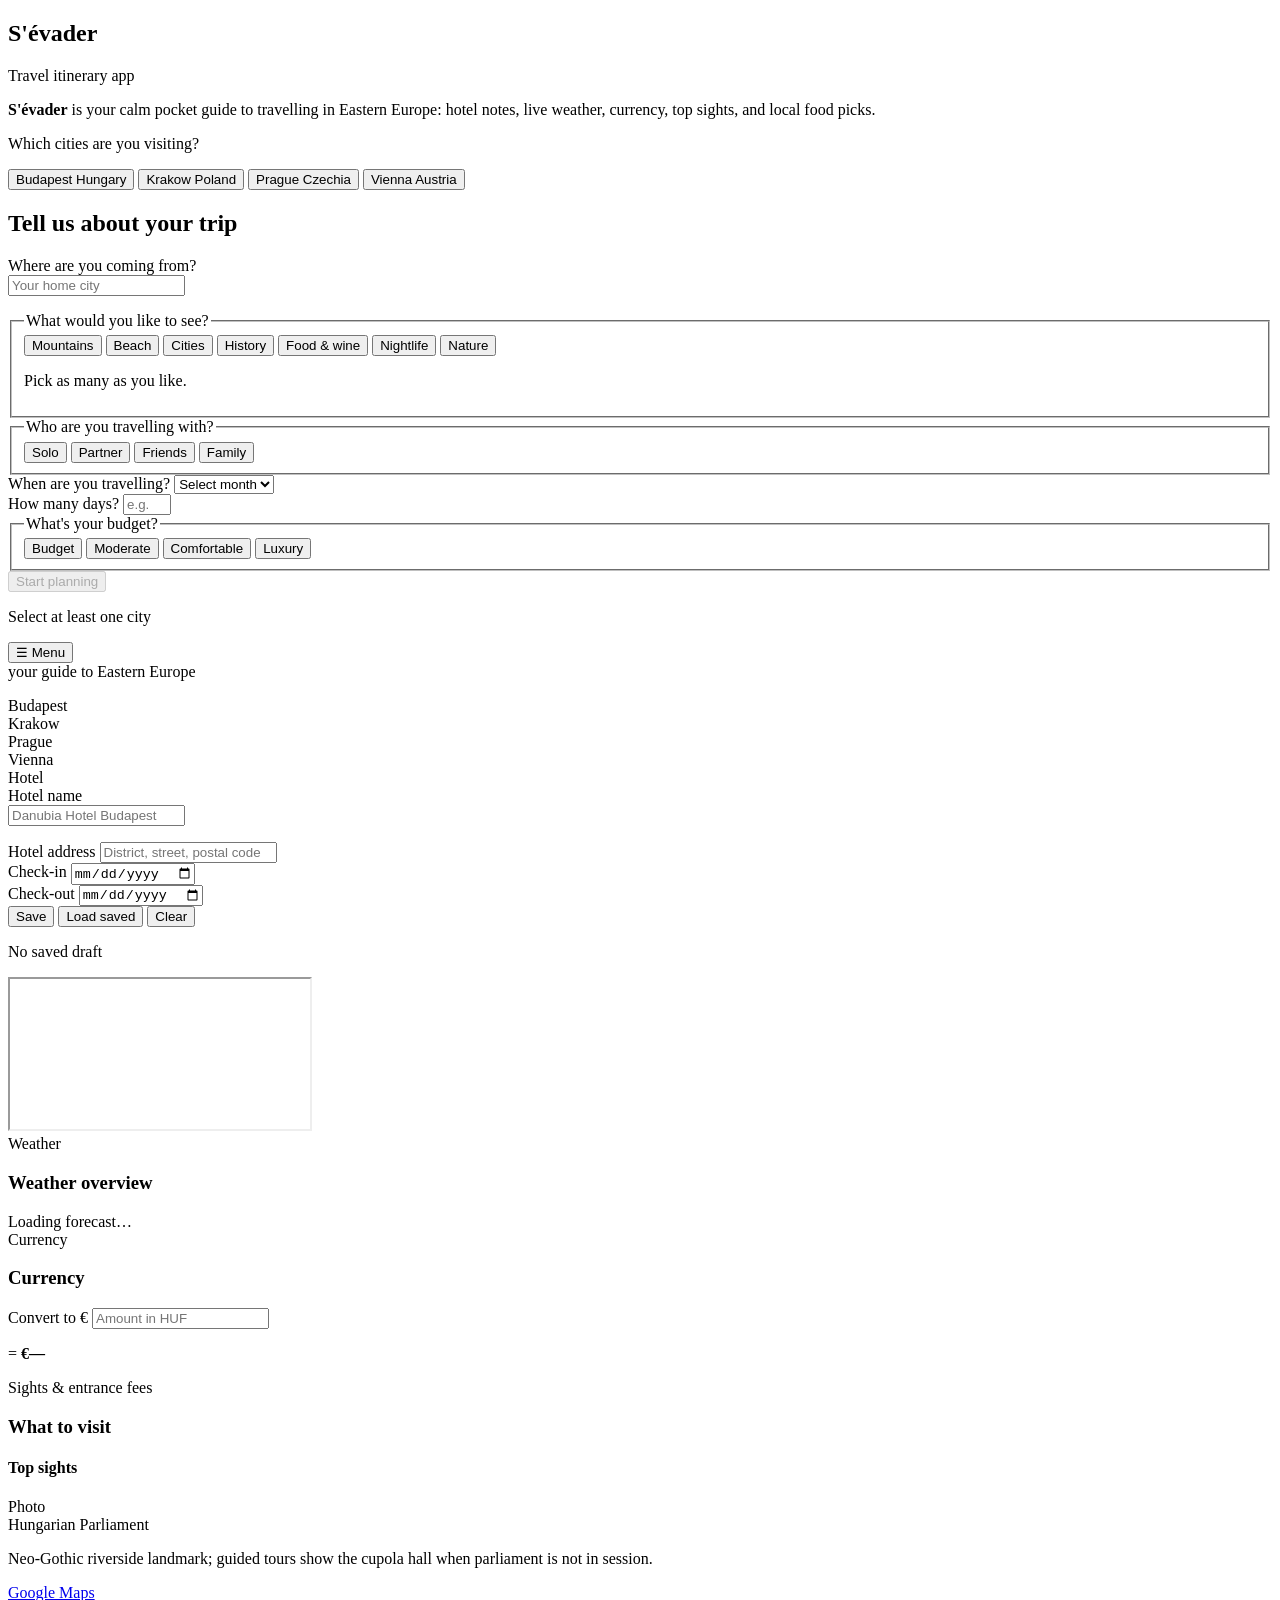
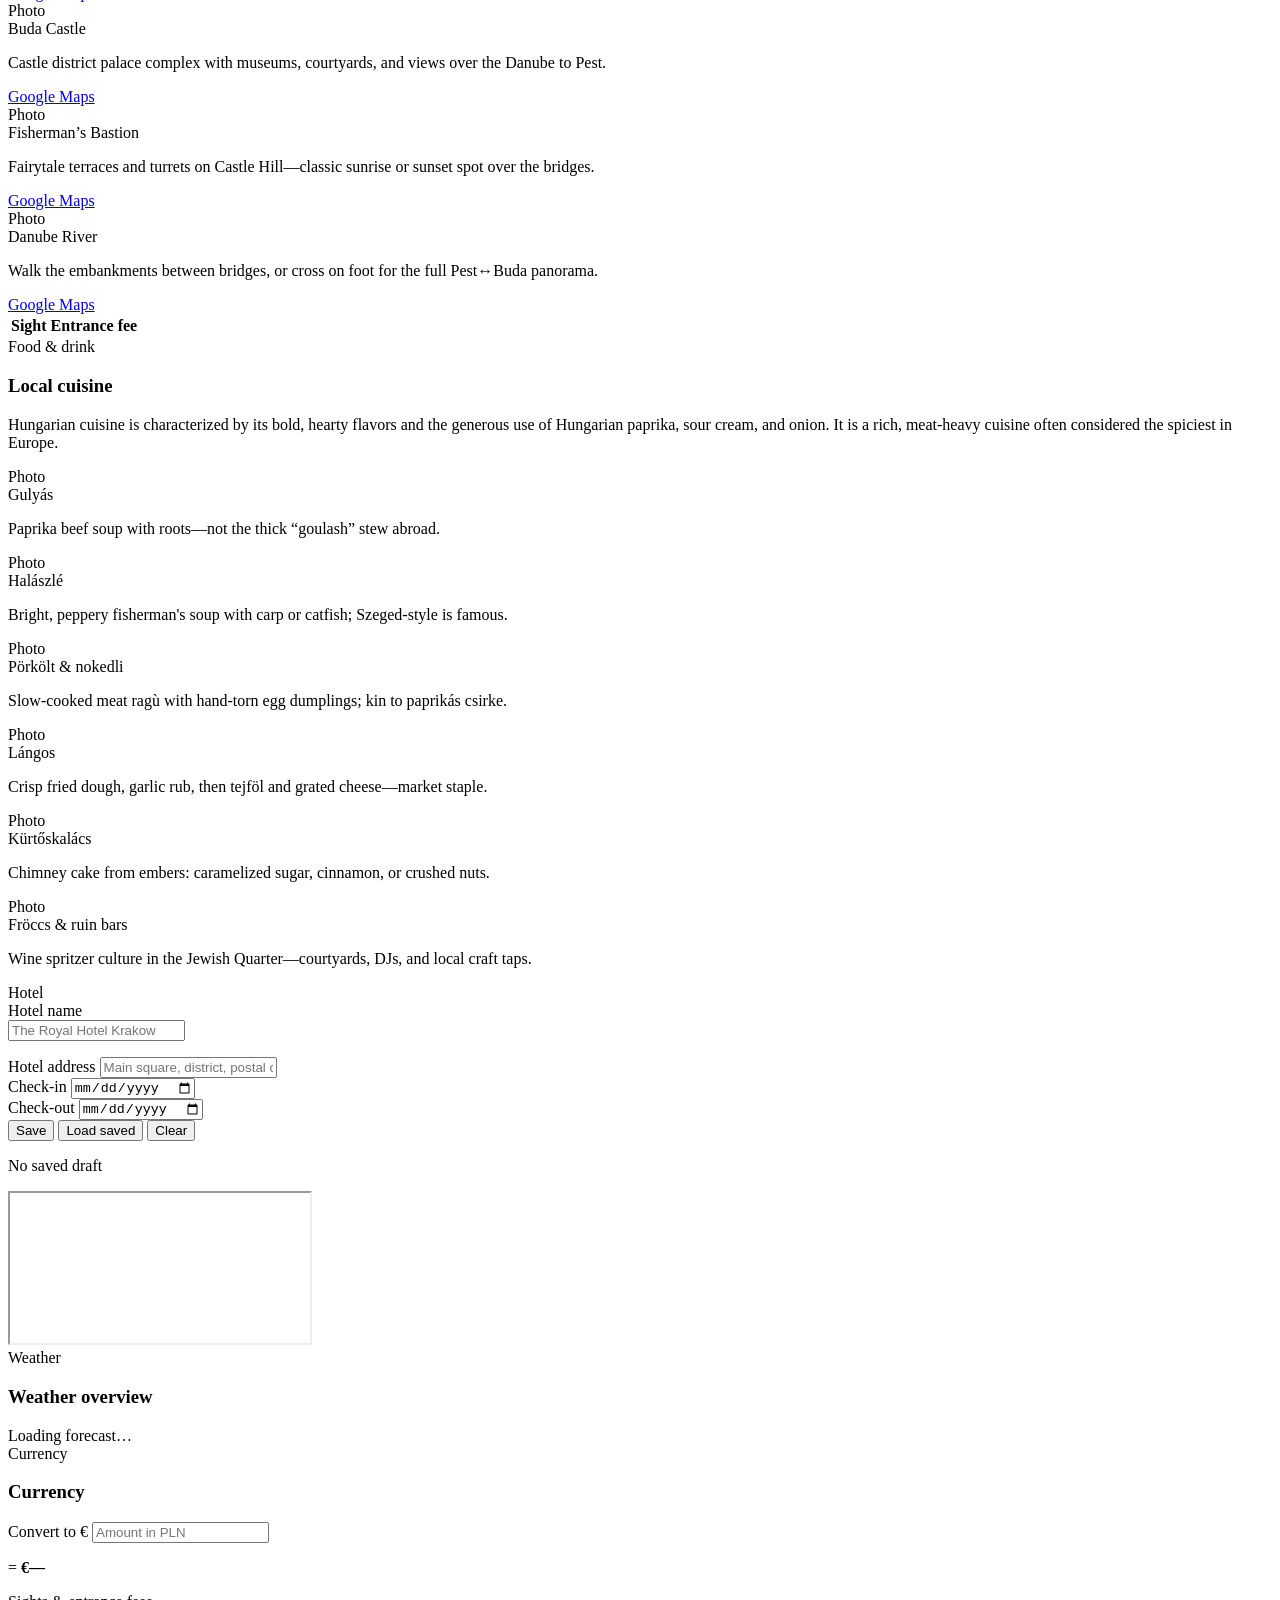
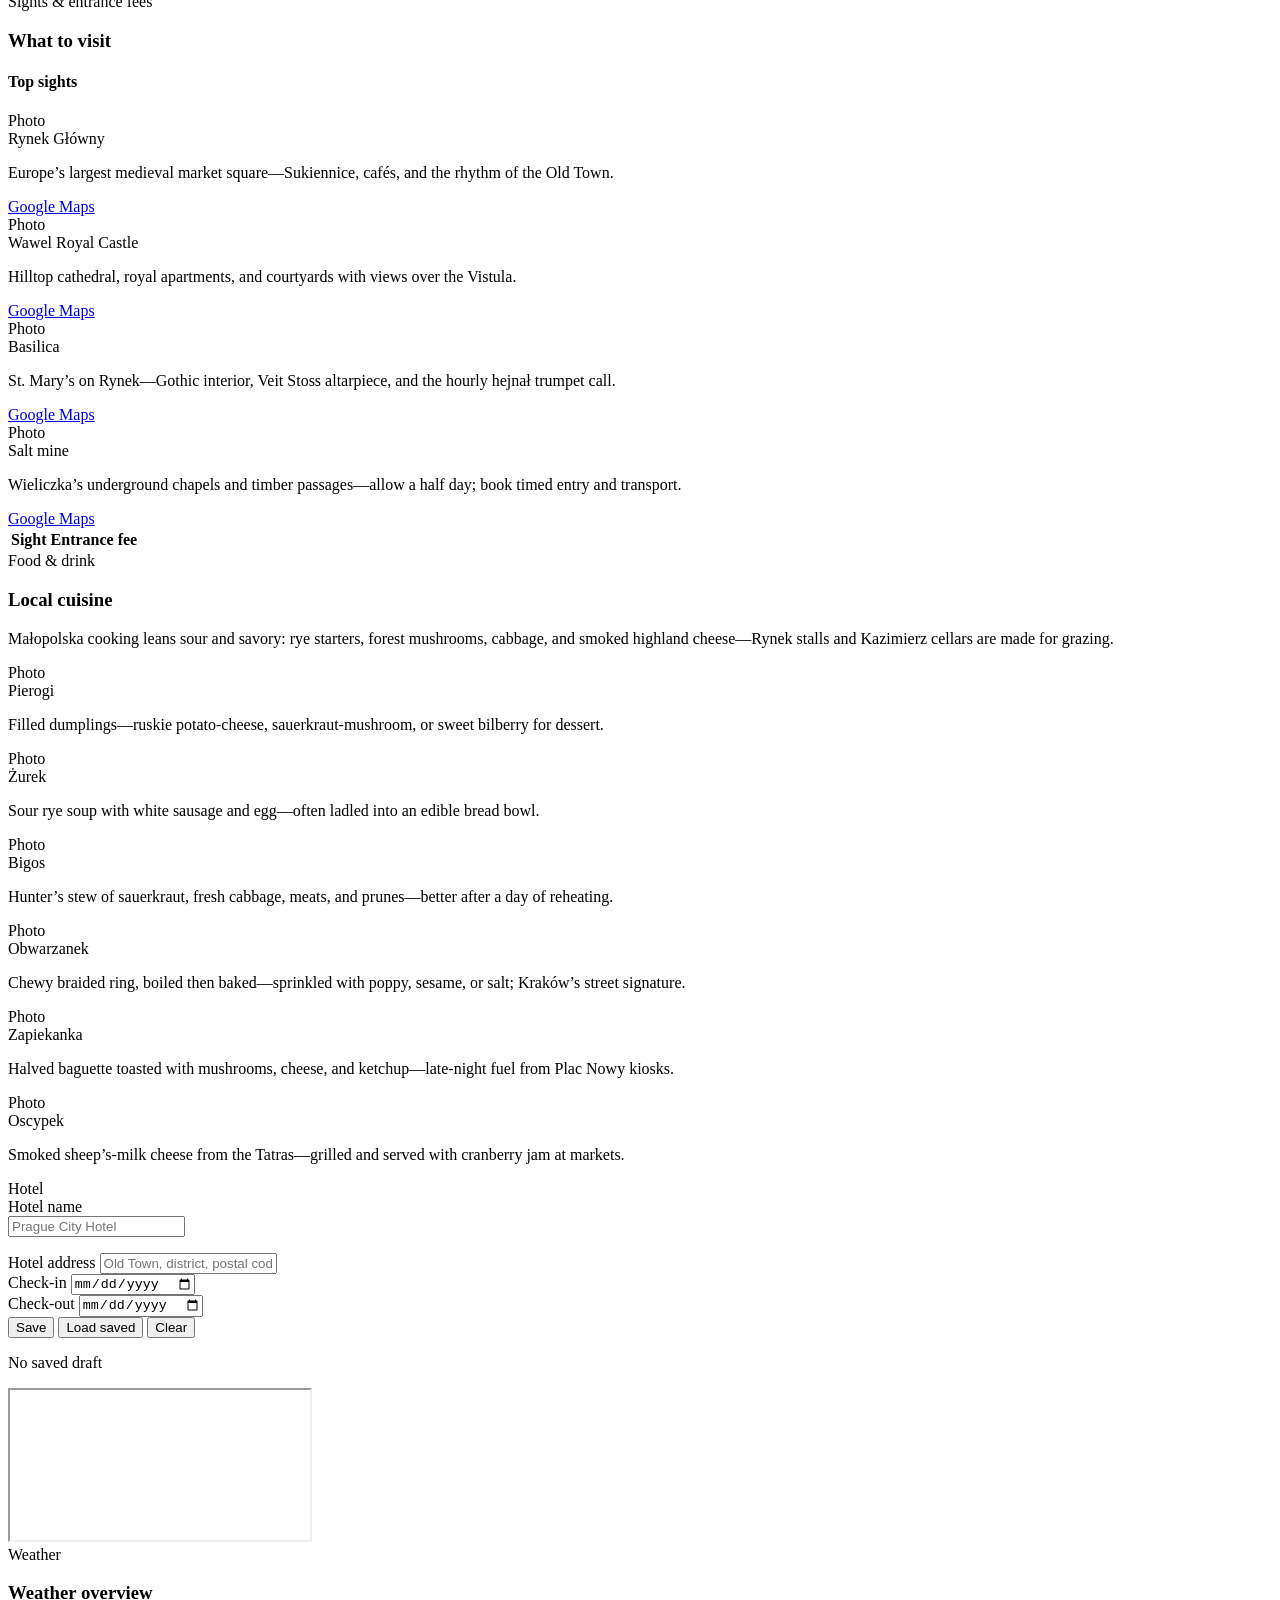
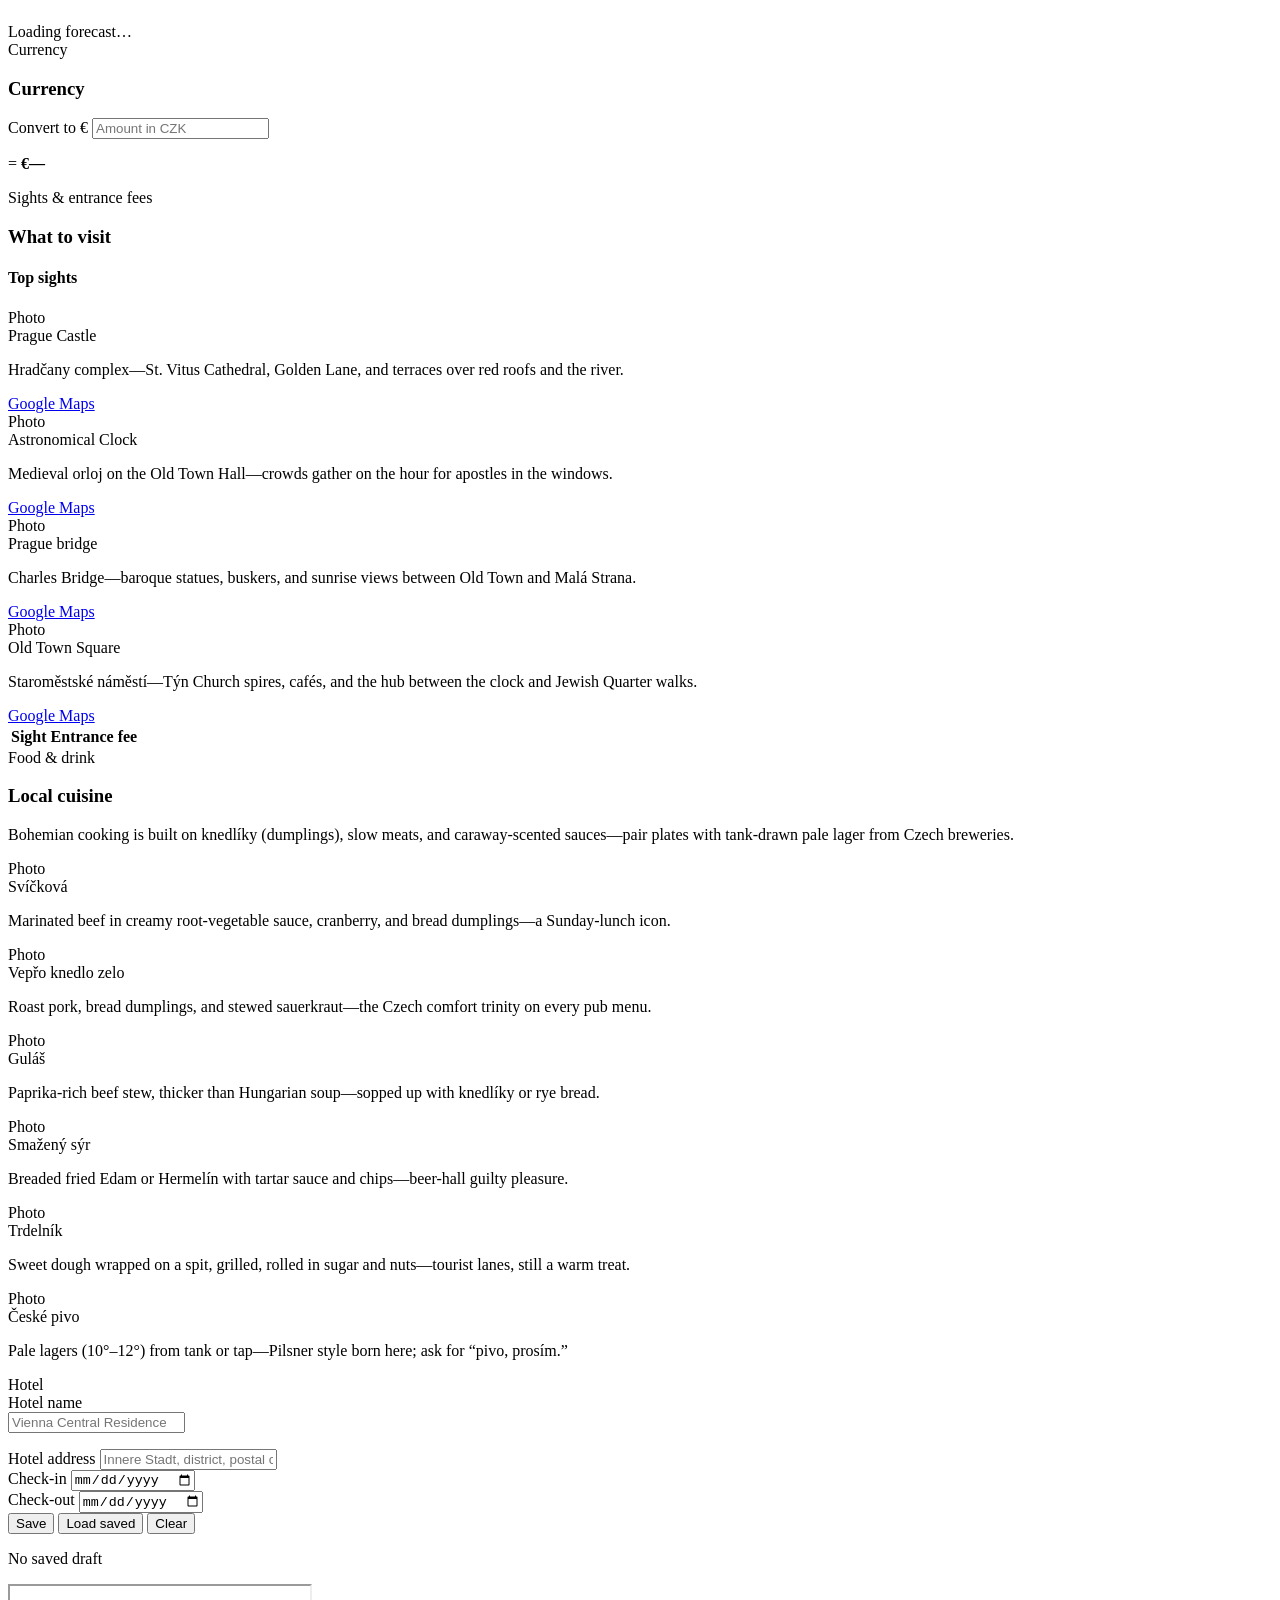
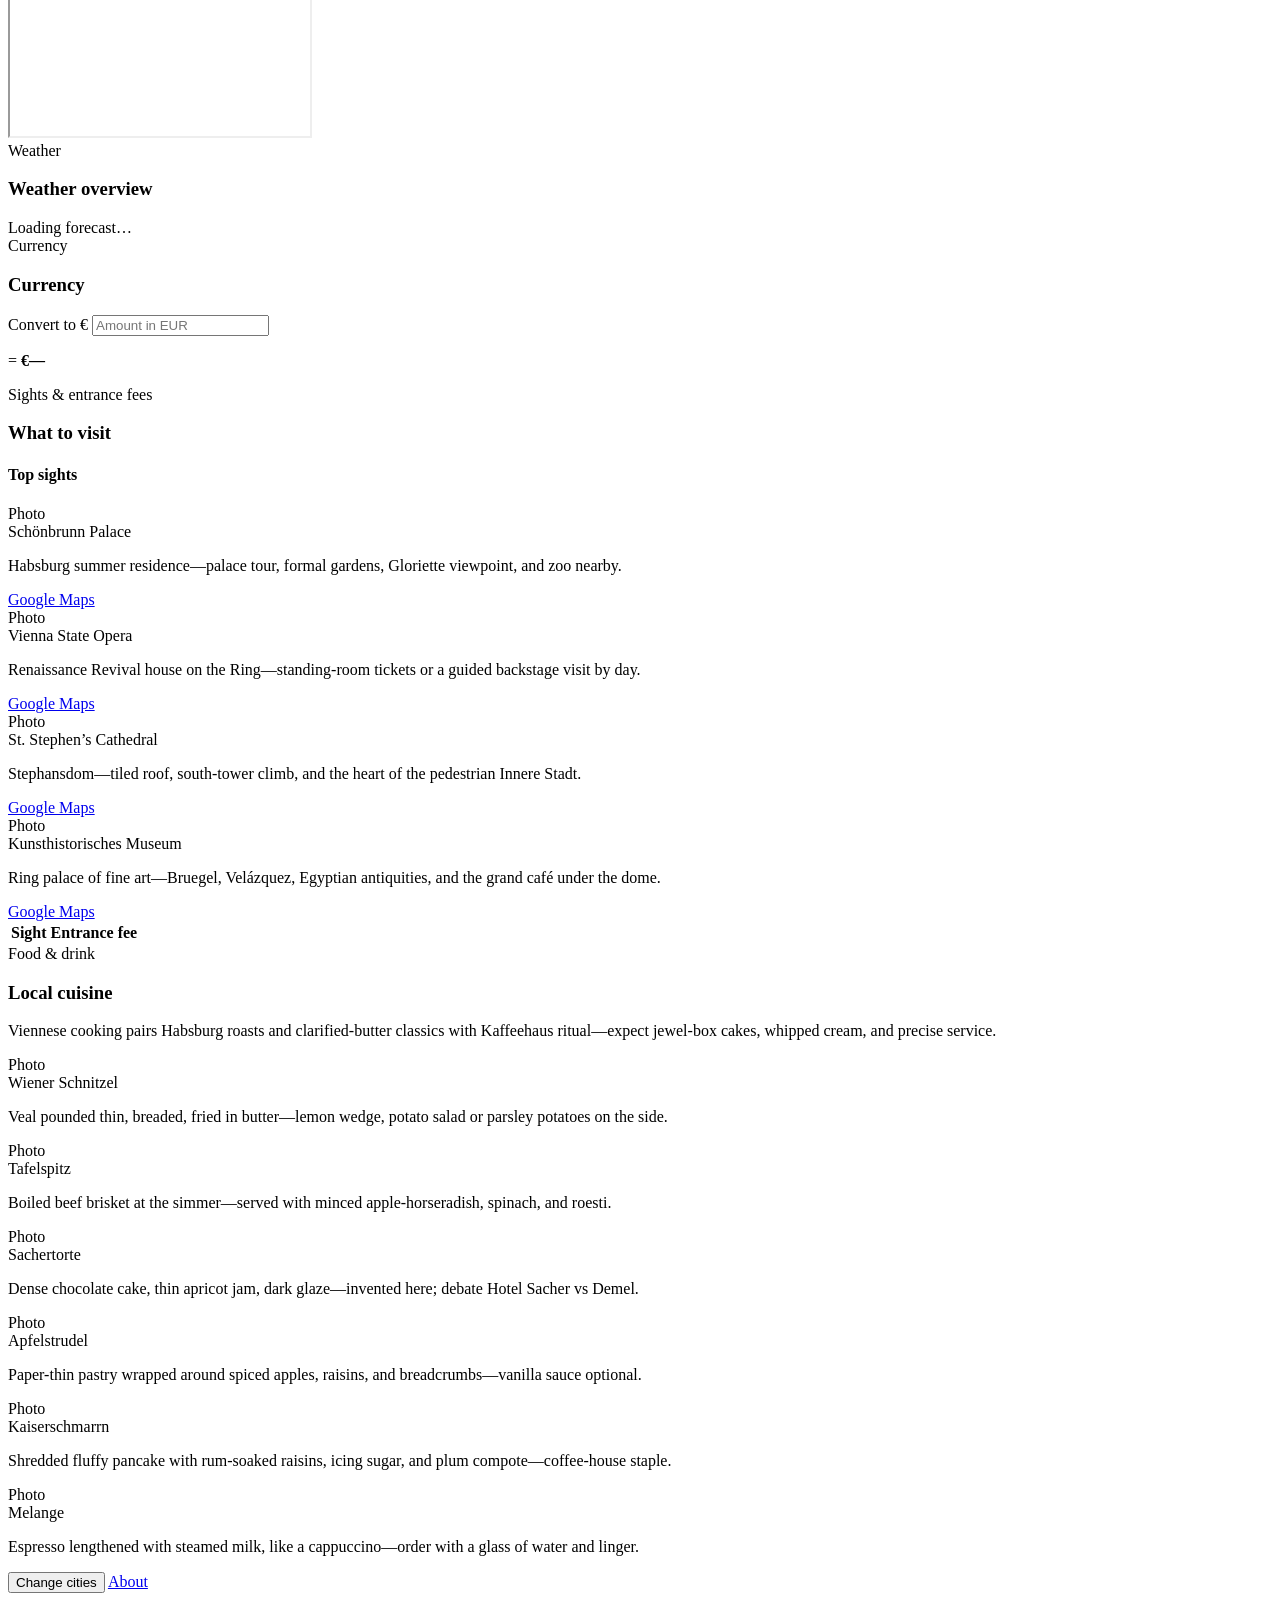
==== commit b36c8ba5: "Code split" ====
--- a/index.html
+++ b/index.html
@@ -7,1161 +7,7 @@
   <link rel="preconnect" href="https://fonts.googleapis.com">
   <link rel="preconnect" href="https://fonts.gstatic.com" crossorigin>
   <link href="https://fonts.googleapis.com/css2?family=Inter:wght@400;500&family=Playfair+Display:ital,wght@0,500;1,400&display=swap" rel="stylesheet">
-  <style>
-    *,
-    *::before,
-    *::after {
-      box-sizing: border-box;
-    }
-
-    @keyframes reveal {
-      from {
-        opacity: 0;
-        transform: translateY(7px);
-      }
-      to {
-        opacity: 1;
-        transform: translateY(0);
-      }
-    }
-
-    .guide-panel {
-      padding: 0 0 2rem 0;
-      animation: reveal .25s ease-out;
-    }
-
-    @media (max-width: 700px) {
-      .guide-grid {
-        grid-template-columns: 1fr;
-      }
-    }
-
-    @media (min-width: 901px) {
-      .guide-shell {
-        padding-left: 1.2rem;
-        padding-right: 1.2rem;
-      }
-    }
-    :root {
-      --font-sans: 'Inter', system-ui, sans-serif;
-      --font-serif: 'Playfair Display', Georgia, serif;
-
-      --color-text-primary: #1c1917;
-      --color-text-secondary: #57534e;
-      --color-text-tertiary: #a8a29e;
-      --color-text-success: #15803d;
-      --color-text-warning: #92400e;
-      --color-text-danger: #b91c1c;
-      --color-text-info: #1d4ed8;
-
-      --color-background-primary: #ffffff;
-      --color-background-secondary: #f5f4f2;
-      --color-background-success: #f0fdf4;
-      --color-background-warning: #fffbeb;
-      --color-background-danger: #fef2f2;
-      --color-background-info: #eff6ff;
-
-      --color-border-secondary: #d6d3d1;
-      --color-border-tertiary: #e7e5e4;
-      --color-border-warning: #fcd34d;
-
-      --border-radius-lg: 10px;
-      --border-radius-md: 6px;
-
-      --bg: var(--color-background-primary);
-      --bg2: var(--color-background-primary);
-      --bg3: var(--color-background-secondary);
-      --card: var(--color-background-primary);
-      --border: var(--color-border-tertiary);
-      --accent: var(--color-text-primary);
-      --accent2: var(--color-text-primary);
-      --calligraphy: #e2a15f;
-      --gold: #d4a843;
-      --blue: #5b9bd5;
-      --green: #6baa7a;
-      --purple: #9b7fc8;
-      --text: var(--color-text-primary);
-      --text2: var(--color-text-secondary);
-      --text3: var(--color-text-tertiary);
-      --red: #d05555;
-    }
-
-    body {
-      font-family: var(--font-sans);
-      color: var(--color-text-primary);
-      background: #f9f7f4;
-      min-height: 100vh;
-      padding: 2rem 1rem;
-    }
-
-    .guide-wrap,
-    .guide-shell {
-      max-width: 720px;
-      margin: 0 auto;
-    }
-
-    .guide-shell .topbar {
-      margin: 0 0 1rem;
-      background: var(--color-background-primary);
-      border: 0.5px solid var(--color-border-tertiary);
-      border-radius: var(--border-radius-lg);
-      padding: 1.5rem;
-      display: flex;
-      align-items: flex-end;
-      justify-content: space-between;
-      position: static;
-      z-index: auto;
-      top: auto;
-      border-bottom: 0.5px solid var(--color-border-tertiary);
-    }
-
-    .guide-shell .topbar-title {
-      font-family: var(--font-serif);
-      font-size: 18px;
-      font-weight: 500;
-      color: var(--color-text-primary);
-      line-height: 1.1;
-    }
-
-    .guide-shell .topbar-title::before {
-      content: "S'évader - ";
-      font-size: 28px;
-      font-style: italic;
-      color: var(--color-text-secondary);
-      font-weight: 400;
-    }
-
-    .guide-shell .guide-footer {
-      margin-top: 1.25rem;
-      padding-top: 0.75rem;
-      text-align: center;
-      border-top: 0.5px solid var(--color-border-tertiary);
-    }
-
-    .guide-shell .guide-footer-about {
-      font-size: 11px;
-      font-weight: 500;
-      color: var(--color-text-tertiary);
-      text-decoration: none;
-      font-family: var(--font-sans);
-      letter-spacing: 0.02em;
-      transition: color .2s;
-    }
-
-    .guide-shell .guide-footer-about:hover {
-      color: var(--color-text-secondary);
-    }
-
-    .guide-shell .guide-footer-about:focus-visible {
-      outline: 2px solid var(--color-text-info);
-      outline-offset: 2px;
-    }
-
-    .guide-shell .menu-btn {
-      display: none;
-    }
-
-    .guide-title-card,
-    .guide-card {
-      background: var(--color-background-primary);
-      border: 0.5px solid var(--color-border-tertiary);
-      border-radius: var(--border-radius-lg);
-      padding: 1rem 1.125rem;
-      margin-bottom: 10px;
-    }
-
-    .guide-title-card {
-      margin-bottom: 1rem;
-    }
-
-    .guide-title-card h1 {
-      font-size: 1.2rem;
-      font-weight: 500;
-      color: var(--color-text-primary);
-      line-height: 1.1;
-      margin: 0 0 .35rem;
-      font-family: var(--font-serif);
-    }
-
-    .guide-title-card p {
-      font-size: 0.82rem;
-      color: var(--color-text-secondary);
-      line-height: 1.6;
-      margin: 0;
-    }
-
-    .guide-tabs {
-      display: flex;
-      gap: 0;
-      border-bottom: 0.5px solid var(--color-border-tertiary);
-      margin-bottom: 1.25rem;
-      overflow-x: auto;
-      scrollbar-width: none;
-      -ms-overflow-style: none;
-      padding-bottom: 0;
-    }
-
-    .guide-tabs::-webkit-scrollbar {
-      display: none;
-    }
-
-    .guide-tabs .tab {
-      border: none;
-      background: transparent;
-      border-bottom: 2px solid transparent;
-      border-radius: 0;
-      padding: 10px 16px;
-      font-size: 13px;
-      font-weight: 500;
-      color: var(--color-text-secondary);
-      cursor: pointer;
-      white-space: nowrap;
-      font-family: var(--font-sans);
-      margin-bottom: -1px;
-      transition: all .2s;
-    }
-
-    .guide-tabs .tab.active {
-      color: var(--color-text-primary);
-      border-bottom-color: var(--color-text-primary);
-    }
-
-    .guide-section {
-      display: none;
-    }
-
-    .guide-section[aria-hidden="false"] {
-      display: block;
-    }
-
-    .guide-grid {
-      margin-bottom: 10px;
-      gap: 10px;
-      display: grid;
-      grid-template-columns: repeat(2, minmax(0, 1fr));
-    }
-
-    .guide-grid > .guide-card:first-child {
-      grid-row: span 2;
-    }
-
-    .guide-card.weather-card {
-      grid-column: 2;
-      grid-row: 1;
-    }
-
-    .guide-card.currency-card {
-      grid-column: 2;
-      grid-row: 2;
-    }
-
-    .guide-kicker {
-      font-size: 10px;
-      letter-spacing: 2px;
-      text-transform: uppercase;
-      color: var(--color-text-tertiary);
-      margin-bottom: 0.75rem;
-      font-weight: 500;
-    }
-
-    .guide-card h3,
-    .guide-card h4,
-    .guide-card p,
-    .guide-card li,
-    .guide-card .guide-meta {
-      margin-bottom: 0.4rem;
-      color: var(--color-text-primary);
-    }
-
-    .guide-card h3 {
-      font-size: 15px;
-      font-weight: 500;
-      color: var(--color-text-primary);
-      margin-bottom: 0.4rem;
-    }
-
-    .guide-card h4 {
-      font-size: 13px;
-      color: var(--color-text-primary);
-      font-weight: 500;
-    }
-
-    .guide-meta {
-      color: var(--color-text-secondary);
-      font-size: 13px;
-    }
-
-    .guide-meta.guide-food-lede {
-      font-size: 12px;
-      line-height: 1.5;
-    }
-
-    .guide-label,
-    .guide-form-title {
-      display: block;
-      font-size: 11px;
-      letter-spacing: .1em;
-      text-transform: uppercase;
-      color: var(--color-text-tertiary);
-      margin: 0 0 .4rem;
-      font-weight: 500;
-    }
-
-    .guide-label-optional {
-      text-transform: none;
-      letter-spacing: 0;
-      font-weight: 400;
-    }
-
-    .guide-field,
-    .guide-convert-input {
-      width: 100%;
-      box-sizing: border-box;
-      border: 1px solid var(--color-border-tertiary);
-      border-radius: var(--border-radius-md);
-      padding: 6px 10px;
-      background: var(--color-background-secondary);
-      color: var(--color-text-primary);
-      font-family: var(--font-sans);
-      font-size: 12px;
-      margin-bottom: 0.6rem;
-    }
-
-    .guide-field::placeholder,
-    .guide-convert-input::placeholder {
-      color: var(--color-text-tertiary);
-    }
-
-    .guide-field:focus,
-    .guide-convert-input:focus {
-      outline: none;
-      border-color: var(--color-text-primary);
-    }
-
-    .guide-textarea {
-      min-height: 95px;
-      resize: vertical;
-    }
-
-    .guide-actions {
-      display: flex;
-      gap: 6px;
-      flex-wrap: wrap;
-      margin: 0.35rem 0 0.4rem;
-    }
-
-    .guide-btn,
-    .guide-btn.save {
-      border: 1px solid var(--color-border-secondary);
-      background: var(--color-background-secondary);
-      color: var(--color-text-secondary);
-      font-family: var(--font-sans);
-      border-radius: 20px;
-      font-size: 11px;
-      font-weight: 500;
-      padding: 3px 9px;
-      cursor: pointer;
-      transition: all .2s;
-      height: auto;
-    }
-
-    .guide-btn.save {
-      background: var(--color-background-primary);
-      color: var(--text);
-      border-color: var(--color-border-secondary);
-    }
-
-    .guide-btn:hover {
-      border-color: var(--color-text-primary);
-      color: var(--color-text-primary);
-    }
-
-    .guide-status {
-      font-size: 12px;
-      color: var(--color-text-secondary);
-      margin: 0;
-      min-height: 16px;
-      line-height: 1.6;
-    }
-
-    .guide-status.ok {
-      color: var(--color-text-success);
-    }
-
-    .hotel-map-wrap {
-      margin-top: 1rem;
-      border-radius: var(--border-radius-md);
-      overflow: hidden;
-      border: 1px solid var(--border);
-      aspect-ratio: 16 / 10;
-      background: var(--color-background-secondary);
-    }
-
-    .hotel-map {
-      display: block;
-      width: 100%;
-      height: 100%;
-      min-height: 180px;
-      border: 0;
-    }
-
-    .hotel-dates {
-      display: grid;
-      grid-template-columns: 1fr 1fr;
-      gap: 0.65rem;
-      margin-bottom: 0.6rem;
-    }
-
-    .hotel-dates > div {
-      min-width: 0;
-    }
-
-    .hotel-dates .guide-label {
-      margin-bottom: 0.35rem;
-    }
-
-    .hotel-dates .guide-field {
-      margin-bottom: 0;
-    }
-
-    .guide-field[type="date"] {
-      min-height: 32px;
-      color-scheme: light;
-    }
-
-    .guide-field[type="date"].is-empty {
-      color: var(--color-text-tertiary);
-    }
-
-    .guide-field[type="date"]:not(.is-empty) {
-      color: var(--color-text-primary);
-    }
-
-    .guide-field[type="date"].is-empty::-webkit-datetime-edit,
-    .guide-field[type="date"].is-empty::-webkit-datetime-edit-fields-wrapper,
-    .guide-field[type="date"].is-empty::-webkit-datetime-edit-text,
-    .guide-field[type="date"].is-empty::-webkit-datetime-edit-month-field,
-    .guide-field[type="date"].is-empty::-webkit-datetime-edit-day-field,
-    .guide-field[type="date"].is-empty::-webkit-datetime-edit-year-field {
-      color: var(--color-text-tertiary);
-    }
-
-    .guide-field[type="date"]::-webkit-calendar-picker-indicator {
-      cursor: pointer;
-      opacity: 0.65;
-    }
-
-    .hotel-field-wrap {
-      position: relative;
-    }
-
-    .hotel-suggestions {
-      position: absolute;
-      z-index: 20;
-      top: calc(100% + 4px);
-      left: 0;
-      right: 0;
-      margin: 0;
-      padding: 0.25rem 0;
-      list-style: none;
-      background: var(--color-background-primary);
-      border: 1px solid var(--border);
-      border-radius: var(--border-radius-md);
-      box-shadow: 0 8px 24px rgba(0, 0, 0, 0.08);
-      max-height: 220px;
-      overflow-y: auto;
-    }
-
-    .hotel-suggestions:empty {
-      display: none;
-    }
-
-    .hotel-suggestions li button {
-      display: block;
-      width: 100%;
-      text-align: left;
-      padding: 0.45rem 0.65rem;
-      border: 0;
-      background: transparent;
-      font: inherit;
-      font-size: 12px;
-      line-height: 1.35;
-      color: var(--color-text-primary);
-      cursor: pointer;
-    }
-
-    .hotel-suggestions li button:hover,
-    .hotel-suggestions li button:focus-visible {
-      background: var(--color-background-secondary);
-      outline: none;
-    }
-
-    .hotel-suggestions .hotel-suggest-name {
-      display: block;
-      font-weight: 500;
-    }
-
-    .hotel-suggestions .hotel-suggest-addr {
-      display: block;
-      font-size: 11px;
-      color: var(--color-text-tertiary);
-      margin-top: 2px;
-    }
-
-    .transport-hubs {
-      margin-top: 1rem;
-      padding-top: 1rem;
-      border-top: 1px solid var(--border);
-      display: grid;
-      gap: 0.85rem;
-    }
-
-    .transport-hub-type {
-      font-size: 11px;
-      color: var(--color-text-tertiary);
-      letter-spacing: 0.5px;
-      text-transform: uppercase;
-      margin-bottom: 0.2rem;
-    }
-
-    .transport-hub-name {
-      font-size: 13px;
-      font-weight: 500;
-      color: var(--color-text-primary);
-      margin: 0 0 0.35rem;
-      line-height: 1.3;
-    }
-
-    .guide-sight-list {
-      margin: 0.2rem 0 0 1rem;
-      color: var(--color-text-secondary);
-      line-height: 1.55;
-      font-size: 12px;
-    }
-
-    .guide-hint {
-      margin-top: 8px;
-      background: var(--color-background-warning);
-      border: 1px dashed var(--color-border-warning);
-      border-radius: 8px;
-      color: var(--color-text-warning);
-      padding: 0.5rem 0.65rem;
-      font-size: 12px;
-      line-height: 1.45;
-    }
-
-    .guide-convert-result {
-      font-size: 12px;
-      color: var(--color-text-secondary);
-      margin: 0;
-    }
-
-    .guide-rate-note {
-      color: var(--color-text-tertiary);
-      font-size: 11px;
-      margin-top: 4px;
-    }
-
-    .guide-converter .guide-label {
-      font-size: 11px;
-      color: var(--color-text-tertiary);
-      letter-spacing: 0.5px;
-      text-transform: uppercase;
-    }
-
-    .weather-forecast-strip {
-      display: flex;
-      gap: 6px;
-      margin: 0.6rem 0 0.5rem;
-      overflow-x: auto;
-      scrollbar-width: none;
-      padding-bottom: 2px;
-    }
-
-    .weather-forecast-strip::-webkit-scrollbar { display: none; }
-
-    .weather-day {
-      flex: 0 0 auto;
-      display: flex;
-      flex-direction: column;
-      align-items: center;
-      gap: 3px;
-      background: var(--color-background-secondary);
-      border: 0.5px solid var(--color-border-tertiary);
-      border-radius: var(--border-radius-md);
-      padding: 6px 8px;
-      min-width: 46px;
-      text-align: center;
-    }
-
-    .weather-day.today {
-      background: var(--color-background-info);
-      border-color: var(--blue);
-    }
-
-    .weather-day-name {
-      font-size: 10px;
-      font-weight: 500;
-      color: var(--color-text-tertiary);
-      text-transform: uppercase;
-      letter-spacing: 0.5px;
-    }
-
-    .weather-day.today .weather-day-name {
-      color: var(--color-text-info);
-    }
-
-    .weather-day-icon {
-      font-size: 18px;
-      line-height: 1;
-    }
-
-    .weather-day-high {
-      font-size: 12px;
-      font-weight: 500;
-      color: var(--color-text-primary);
-    }
-
-    .weather-day-low {
-      font-size: 11px;
-      color: var(--color-text-tertiary);
-    }
-
-    .weather-loading {
-      font-size: 12px;
-      color: var(--color-text-tertiary);
-      padding: 0.4rem 0;
-    }
-
-    .weather-live-label {
-      font-size: 10px;
-      color: var(--color-text-tertiary);
-      margin-top: 2px;
-      letter-spacing: 0.3px;
-    }
-
-    .weather-live-label .dot {
-      display: inline-block;
-      width: 6px;
-      height: 6px;
-      border-radius: 50%;
-      background: var(--green);
-      margin-right: 3px;
-      vertical-align: middle;
-    }
-
-    .guide-table-wrap {
-      overflow-x: auto;
-      margin-top: 0.5rem;
-    }
-
-    .guide-forms {
-      width: 100%;
-      border-collapse: collapse;
-      font-size: 13px;
-    }
-
-    .guide-forms th,
-    .guide-forms td {
-      text-align: left;
-      border-bottom: 0.5px solid var(--color-border-tertiary);
-      padding: 8px 10px;
-      color: var(--color-text-secondary);
-      font-size: 12px;
-      line-height: 1.4;
-    }
-
-    .guide-forms th {
-      color: var(--color-text-tertiary);
-      font-weight: 500;
-      border-bottom-color: var(--color-border-tertiary);
-      background: var(--color-background-secondary);
-    }
-
-    .guide-forms td:first-child {
-      color: var(--color-text-primary);
-      width: 65%;
-      font-weight: 500;
-    }
-
-    .guide-forms tr:first-child th,
-    .guide-forms tr:first-child td {
-      border-top: none;
-    }
-
-    .sight-picks {
-      display: grid;
-      grid-template-columns: repeat(2, 1fr);
-      gap: 0.75rem 0.65rem;
-      margin-bottom: 1rem;
-    }
-
-    .sight-pick {
-      display: flex;
-      flex-direction: column;
-      min-width: 0;
-    }
-
-    .sight-pick-img {
-      width: 100%;
-      aspect-ratio: 16 / 9;
-      border-radius: var(--border-radius-md);
-      border: 0.5px solid var(--color-border-tertiary);
-      margin-bottom: 0.45rem;
-      flex-shrink: 0;
-    }
-
-    .sight-pick-img--placeholder {
-      background: linear-gradient(135deg, var(--color-background-secondary) 0%, #ebe8e4 50%, var(--color-background-secondary) 100%);
-      display: flex;
-      align-items: center;
-      justify-content: center;
-      color: var(--color-text-tertiary);
-      font-size: 10px;
-      font-weight: 500;
-      letter-spacing: 0.12em;
-      text-transform: uppercase;
-    }
-
-    .sight-pick-name {
-      font-size: 13px;
-      font-weight: 500;
-      color: var(--color-text-primary);
-      margin: 0 0 0.25rem;
-      line-height: 1.25;
-    }
-
-    .sight-pick-desc {
-      font-size: 12px;
-      color: var(--color-text-secondary);
-      line-height: 1.45;
-      margin: 0 0 0.35rem;
-    }
-
-    .sight-pick-maps {
-      font-size: 11px;
-      font-weight: 500;
-      color: var(--color-text-info);
-      text-decoration: none;
-      align-self: flex-start;
-      border-bottom: 1px solid transparent;
-      transition: color .15s, border-color .15s;
-    }
-
-    .sight-pick-maps:hover {
-      color: #1e40af;
-      border-bottom-color: rgba(30, 64, 175, 0.35);
-    }
-
-    .sight-pick-maps:focus-visible {
-      outline: 2px solid var(--color-text-info);
-      outline-offset: 2px;
-    }
-
-    .food-picks {
-      display: grid;
-      grid-template-columns: repeat(3, 1fr);
-      gap: 0.7rem 0.55rem;
-      margin-top: 0.35rem;
-    }
-
-    .food-pick {
-      display: flex;
-      flex-direction: column;
-      min-width: 0;
-    }
-
-    .food-pick-img {
-      width: 100%;
-      aspect-ratio: 16 / 9;
-      border-radius: var(--border-radius-md);
-      border: 0.5px solid var(--color-border-tertiary);
-      margin-bottom: 0.4rem;
-      flex-shrink: 0;
-    }
-
-    .food-pick-img--placeholder {
-      background: linear-gradient(125deg, #f0ebe4 0%, #e8e0d6 45%, #f2ede6 100%);
-      display: flex;
-      align-items: center;
-      justify-content: center;
-      color: var(--color-text-tertiary);
-      font-size: 9px;
-      font-weight: 500;
-      letter-spacing: 0.1em;
-      text-transform: uppercase;
-    }
-
-    .food-pick-name {
-      font-size: 12px;
-      font-weight: 500;
-      color: var(--color-text-primary);
-      margin: 0 0 0.2rem;
-      line-height: 1.2;
-    }
-
-    .food-pick-desc {
-      font-size: 11px;
-      color: var(--color-text-secondary);
-      line-height: 1.35;
-      margin: 0;
-    }
-
-    @media (max-width: 700px) {
-      .guide-wrap,
-      .guide-shell {
-        width: min(100%, 720px);
-      }
-
-      .guide-wrap {
-        padding: 0;
-      }
-
-      .guide-shell .topbar {
-        padding: 0.75rem 1rem;
-        border-bottom: 0.5px solid var(--color-border-tertiary);
-        margin-bottom: 0.85rem;
-        border-radius: 10px;
-      }
-
-      .guide-shell .topbar-title {
-        font-size: 18px;
-      }
-
-      .guide-shell .topbar-title::before {
-        font-size: 22px;
-      }
-
-      .guide-grid {
-        grid-template-columns: 1fr;
-      }
-
-      .guide-card.weather-card,
-      .guide-card.currency-card {
-        grid-column: auto;
-        grid-row: auto;
-      }
-
-      .guide-grid > .guide-card:first-child {
-        grid-row: auto;
-      }
-
-      .guide-shell .menu-btn {
-        display: none;
-      }
-    }
-
-    .app-view.hidden {
-      display: none;
-    }
-
-    .landing-view {
-      animation: reveal 0.3s ease-out;
-    }
-
-    .landing-hero {
-      background: var(--color-background-primary);
-      border: 0.5px solid var(--color-border-tertiary);
-      border-radius: var(--border-radius-lg);
-      padding: 1.75rem 1.5rem 1.5rem;
-      text-align: center;
-      margin-bottom: 1rem;
-    }
-
-    .landing-brand {
-      font-family: var(--font-serif);
-      font-size: clamp(1.6rem, 5vw, 1.9rem);
-      font-weight: 500;
-      margin: 0 0 0.25rem;
-      line-height: 1.15;
-    }
-
-    .landing-tagline {
-      font-size: 11px;
-      letter-spacing: 0.18em;
-      text-transform: uppercase;
-      color: var(--color-text-tertiary);
-      font-weight: 500;
-      margin: 0 0 1rem;
-    }
-
-    .landing-lead {
-      font-size: 13px;
-      line-height: 1.55;
-      color: var(--color-text-secondary);
-      margin: 0;
-      text-align: left;
-      border-top: 0.5px solid var(--color-border-tertiary);
-      padding-top: 1rem;
-    }
-
-    .landing-section-title {
-      font-size: 11px;
-      letter-spacing: 0.1em;
-      text-transform: uppercase;
-      color: var(--color-text-tertiary);
-      font-weight: 500;
-      margin: 0 0 0.65rem;
-    }
-
-    .landing-city-grid {
-      display: grid;
-      grid-template-columns: 1fr 1fr;
-      gap: 0.55rem;
-      margin-bottom: 1rem;
-    }
-
-    .landing-city-card {
-      text-align: left;
-      padding: 0.75rem 0.85rem;
-      border: 1px solid var(--color-border-tertiary);
-      border-radius: var(--border-radius-md);
-      background: var(--color-background-primary);
-      cursor: pointer;
-      font-family: var(--font-sans);
-      transition: border-color 0.15s, background 0.15s, box-shadow 0.15s;
-    }
-
-    .landing-city-card:hover {
-      border-color: var(--color-border-secondary);
-    }
-
-    .landing-city-card.selected {
-      border-color: var(--color-text-primary);
-      background: var(--color-background-secondary);
-      box-shadow: 0 0 0 1px var(--color-text-primary);
-    }
-
-    .landing-city-card:focus-visible {
-      outline: 2px solid var(--color-text-info);
-      outline-offset: 2px;
-    }
-
-    .landing-city-name {
-      display: block;
-      font-size: 14px;
-      font-weight: 500;
-      color: var(--color-text-primary);
-      margin-bottom: 0.15rem;
-    }
-
-    .landing-city-country {
-      display: block;
-      font-size: 11px;
-      color: var(--color-text-tertiary);
-    }
-
-    .landing-survey {
-      background: var(--color-background-primary);
-      border: 0.5px solid var(--color-border-tertiary);
-      border-radius: var(--border-radius-lg);
-      padding: 1rem 1.1rem;
-      margin-bottom: 1rem;
-    }
-
-    .landing-survey-heading {
-      font-family: var(--font-serif);
-      font-size: 15px;
-      font-weight: 500;
-      margin: 0 0 0.85rem;
-      color: var(--color-text-primary);
-    }
-
-    .survey-field {
-      margin-bottom: 0.9rem;
-    }
-
-    .survey-field:last-child {
-      margin-bottom: 0;
-    }
-
-    .survey-field .guide-label {
-      margin-bottom: 0.4rem;
-    }
-
-    .survey-origin-wrap {
-      position: relative;
-    }
-
-    .survey-origin-wrap .guide-field {
-      margin-bottom: 0;
-    }
-
-    .survey-row {
-      display: grid;
-      grid-template-columns: 1fr 1fr;
-      gap: 0.65rem;
-    }
-
-    @media (max-width: 420px) {
-      .survey-row {
-        grid-template-columns: 1fr;
-      }
-    }
-
-    .survey-chip-grid {
-      display: flex;
-      flex-wrap: wrap;
-      gap: 0.4rem;
-    }
-
-    .survey-chip {
-      font-family: var(--font-sans);
-      font-size: 12px;
-      font-weight: 500;
-      color: var(--color-text-secondary);
-      background: var(--color-background-primary);
-      border: 1px solid var(--color-border-tertiary);
-      border-radius: 20px;
-      padding: 0.35rem 0.7rem;
-      cursor: pointer;
-      transition: border-color 0.15s, background 0.15s, color 0.15s, box-shadow 0.15s;
-    }
-
-    .survey-chip:hover {
-      border-color: var(--color-border-secondary);
-      color: var(--color-text-primary);
-    }
-
-    .survey-chip.selected {
-      border-color: var(--color-text-primary);
-      background: var(--color-background-secondary);
-      color: var(--color-text-primary);
-      box-shadow: 0 0 0 1px var(--color-text-primary);
-    }
-
-    .survey-chip:focus-visible {
-      outline: 2px solid var(--color-text-info);
-      outline-offset: 2px;
-    }
-
-    .survey-hint {
-      font-size: 11px;
-      color: var(--color-text-tertiary);
-      margin: 0.35rem 0 0;
-      line-height: 1.4;
-    }
-
-    .survey-field fieldset {
-      border: none;
-      margin: 0;
-      padding: 0;
-      min-width: 0;
-    }
-
-    .survey-field legend.guide-label {
-      display: block;
-      width: 100%;
-      float: none;
-    }
-
-    .survey-field .guide-field {
-      margin-bottom: 0;
-    }
-
-    .inspiration-grid {
-      display: grid;
-      grid-template-columns: 1fr 1fr;
-      gap: 0.55rem;
-      margin-bottom: 1.25rem;
-    }
-
-    .inspiration-card {
-      background: var(--color-background-primary);
-      border: 0.5px solid var(--color-border-tertiary);
-      border-radius: var(--border-radius-md);
-      padding: 0.7rem 0.8rem;
-    }
-
-    .inspiration-card-title {
-      font-size: 12px;
-      font-weight: 500;
-      color: var(--color-text-primary);
-      margin: 0 0 0.25rem;
-      line-height: 1.3;
-    }
-
-    .inspiration-card-desc {
-      font-size: 11px;
-      color: var(--color-text-secondary);
-      line-height: 1.45;
-      margin: 0;
-    }
-
-    .landing-cta-wrap {
-      text-align: center;
-    }
-
-    .landing-btn-primary {
-      width: 100%;
-      border: 1px solid var(--color-text-primary);
-      background: var(--color-text-primary);
-      color: var(--color-background-primary);
-      font-family: var(--font-sans);
-      font-size: 13px;
-      font-weight: 500;
-      padding: 0.65rem 1rem;
-      border-radius: 24px;
-      cursor: pointer;
-      transition: opacity 0.15s;
-    }
-
-    .landing-btn-primary:hover:not(:disabled) {
-      opacity: 0.9;
-    }
-
-    .landing-btn-primary:disabled {
-      opacity: 0.45;
-      cursor: not-allowed;
-    }
-
-    .landing-hint {
-      font-size: 11px;
-      color: var(--color-text-tertiary);
-      margin: 0.5rem 0 0;
-    }
-
-    .topbar-trip {
-      font-size: 12px;
-      color: var(--color-text-tertiary);
-      margin: 0.35rem 0 0;
-      font-weight: 400;
-      font-family: var(--font-sans);
-      letter-spacing: 0.02em;
-    }
-
-    .guide-footer-links {
-      display: flex;
-      justify-content: center;
-      gap: 1rem;
-      flex-wrap: wrap;
-    }
-
-    .guide-footer-change {
-      font-size: 11px;
-      font-weight: 500;
-      color: var(--color-text-tertiary);
-      background: none;
-      border: none;
-      padding: 0;
-      cursor: pointer;
-      font-family: var(--font-sans);
-      letter-spacing: 0.02em;
-      transition: color 0.2s;
-    }
-
-    .guide-footer-change:hover {
-      color: var(--color-text-secondary);
-    }
-
-    .guide-tabs .tab.is-hidden {
-      display: none;
-    }
-
-    .guide-section.is-hidden {
-      display: none !important;
-    }
-</style>
+  <link rel="stylesheet" href="css/styles.css">
 </head>
 <body>
   <div class="guide-wrap">
@@ -1852,944 +698,10 @@
     </div>
   </div>
 
-  <script>
-    const cityData = {
-      budapest: {
-        transport: {
-          airport: {
-            name: "Budapest Ferenc Liszt International Airport (BUD)",
-            mapsQuery: "Budapest Ferenc Liszt International Airport"
-          },
-          station: {
-            name: "Budapest Keleti (Eastern) railway station",
-            mapsQuery: "Budapest Keleti railway station"
-          }
-        },
-        currency: "Hungarian forint (HUF)",
-        currencyCode: "HUF",
-        toEuroRate: 390,
-        sights: [
-          ["Buda Castle", "4,900 HUF (~€12.50)"],
-          ["Fisherman’s Bastion", "2,600 HUF"],
-          ["Parliament Building Guided Tour", "6,900 HUF"],
-          ["Gellért Baths (entry + locker)", "10,000 HUF"],
-          ["Heroes' Square", "Free"],
-          ["Budapest Zoo Aquarium", "8,290 HUF"],
-          ["City Park Ice Cream & view spots", "Free"]
-        ]
-      },
-      krakow: {
-        transport: {
-          airport: {
-            name: "Kraków John Paul II International Airport (KRK)",
-            mapsQuery: "Kraków John Paul II International Airport"
-          },
-          station: {
-            name: "Kraków Główny (main railway station)",
-            mapsQuery: "Kraków Główny railway station"
-          }
-        },
-        currency: "Polish złoty (PLN)",
-        currencyCode: "PLN",
-        toEuroRate: 4.4,
-        sights: [
-          ["Wawel Royal Castle", "100 PLN"],
-          ["St. Mary's Basilica tower climb", "30 PLN"],
-          ["Main Market Square", "Free"],
-          ["Wieliczka Salt Mine", "130 PLN"],
-          ["Kazimierz Jewish District museum", "35 PLN"],
-          ["Ojców National Park entry", "15 PLN"],
-          ["Schindler's Factory", "25 PLN"]
-        ]
-      },
-      prague: {
-        transport: {
-          airport: {
-            name: "Václav Havel Airport Prague (PRG)",
-            mapsQuery: "Václav Havel Airport Prague"
-          },
-          station: {
-            name: "Praha hlavní nádraží (Prague Main Station)",
-            mapsQuery: "Praha hlavní nádraží"
-          }
-        },
-        currency: "Czech koruna (CZK)",
-        currencyCode: "CZK",
-        toEuroRate: 25,
-        sights: [
-          ["Prague Castle", "250 CZK (tourist pass available)"],
-          ["St. Vitus Cathedral", "50 CZK"],
-          ["Charles Bridge sunrise area", "Free"],
-          ["Lennon Wall area", "Free"],
-          ["Astronomical Clock tower entry", "250 CZK"],
-          ["Petřín funicular + tower", "220 CZK"],
-          ["National Museum", "250 CZK"]
-        ]
-      },
-      vienna: {
-        transport: {
-          airport: {
-            name: "Vienna International Airport (VIE)",
-            mapsQuery: "Vienna International Airport"
-          },
-          station: {
-            name: "Wien Hauptbahnhof (main railway station)",
-            mapsQuery: "Wien Hauptbahnhof"
-          }
-        },
-        currency: "Euro (EUR)",
-        currencyCode: "EUR",
-        toEuroRate: 1,
-        sights: [
-          ["Schönbrunn Palace", "22 EUR (Grand Entrance)"],
-          ["Belvedere Palace", "17 EUR"],
-          ["Hofburg Palace", "22 EUR (selected areas)"],
-          ["Schmetterling (butterfly house)", "19 EUR"],
-          ["Vienna State Opera guided tour", "12 EUR"],
-          ["Prater park rides (wheel combo)", "13 EUR"],
-          ["St. Stephen's Cathedral", "6 EUR"
-          ]
-        ]
-      }
-    };
-
-    const storageKey = "eastern-europe-guide-v1";
-    const tripStorageKey = "sevader-trip-v1";
-
-    const cityCatalog = {
-      budapest: { label: "Budapest", country: "Hungary", tabLabel: "Budapest" },
-      krakow: { label: "Krakow", country: "Poland", tabLabel: "Krakow" },
-      prague: { label: "Prague", country: "Czechia", tabLabel: "Prague" },
-      vienna: { label: "Vienna", country: "Austria", tabLabel: "Vienna" },
-    };
-
-    const allCities = Object.keys(cityCatalog);
-
-    const emptySurvey = () => ({
-      interests: [],
-      companions: "",
-      travelMonth: "",
-      tripDays: "",
-      budget: "",
-    });
-
-    const normalizeSurvey = (survey) => ({
-      interests: Array.isArray(survey?.interests) ? survey.interests.filter(Boolean) : [],
-      companions: survey?.companions || "",
-      travelMonth: survey?.travelMonth || "",
-      tripDays: survey?.tripDays != null && survey.tripDays !== "" ? String(survey.tripDays) : "",
-      budget: survey?.budget || "",
-    });
-
-    let activeTrip = {
-      cities: [...allCities],
-      origin: "",
-      originCountry: "",
-      survey: emptySurvey(),
-    };
-    let selectedCities = [];
-    let originMeta = { label: "", country: "" };
-    let originSuggestTimer = null;
-
-    const landingView = document.getElementById("landing-view");
-    const guideView = document.getElementById("guide-view");
-    const topbarTrip = document.getElementById("topbar-trip");
-    const landingStart = document.getElementById("landing-start");
-    const landingHint = document.getElementById("landing-hint");
-    const tripOriginInput = document.getElementById("trip-origin");
-    const tripMonthSelect = document.getElementById("trip-month");
-    const tripDaysInput = document.getElementById("trip-days");
-    const originSuggestList = document.getElementById("origin-suggest");
-    const surveyChips = document.querySelectorAll(".survey-chip[data-survey]");
-    const changeCitiesBtn = document.getElementById("change-cities");
-    const landingCityCards = document.querySelectorAll(".landing-city-card");
-
-    const getTripStore = () => {
-      try {
-        return JSON.parse(localStorage.getItem(tripStorageKey)) || null;
-      } catch (error) {
-        console.warn("Could not read trip settings.", error);
-        return null;
-      }
-    };
-
-    const setTripStore = (trip) => {
-      localStorage.setItem(tripStorageKey, JSON.stringify(trip));
-    };
-
-    const showView = (view) => {
-      if (landingView) landingView.classList.toggle("hidden", view !== "landing");
-      if (guideView) guideView.classList.toggle("hidden", view !== "guide");
-    };
-
-    const updateLandingSelectionUI = () => {
-      landingCityCards.forEach((card) => {
-        const city = card.dataset.city;
-        const on = selectedCities.includes(city);
-        card.classList.toggle("selected", on);
-        card.setAttribute("aria-pressed", on ? "true" : "false");
-      });
-      if (landingStart) landingStart.disabled = selectedCities.length === 0;
-      if (landingHint) {
-        landingHint.textContent =
-          selectedCities.length === 0
-            ? "Select at least one city"
-            : `${selectedCities.length} ${selectedCities.length === 1 ? "city" : "cities"} selected`;
-      }
-    };
-
-    const readSurveyFromForm = () => {
-      const interests = [];
-      surveyChips.forEach((chip) => {
-        if (chip.dataset.survey !== "interest" || !chip.classList.contains("selected")) return;
-        interests.push(chip.dataset.value);
-      });
-
-      let companions = "";
-      let budget = "";
-      surveyChips.forEach((chip) => {
-        if (!chip.classList.contains("selected")) return;
-        if (chip.dataset.survey === "companions") companions = chip.dataset.value;
-        if (chip.dataset.survey === "budget") budget = chip.dataset.value;
-      });
-
-      const tripDaysRaw = tripDaysInput?.value.trim() || "";
-      const tripDays = tripDaysRaw && Number.isFinite(Number(tripDaysRaw)) ? String(Number(tripDaysRaw)) : "";
-
-      return normalizeSurvey({
-        interests,
-        companions,
-        travelMonth: tripMonthSelect?.value || "",
-        tripDays,
-        budget,
-      });
-    };
-
-    const applySurveyToForm = (survey) => {
-      const data = normalizeSurvey(survey);
-      surveyChips.forEach((chip) => {
-        const type = chip.dataset.survey;
-        const value = chip.dataset.value;
-        let on = false;
-        if (type === "interest") on = data.interests.includes(value);
-        else if (type === "companions") on = data.companions === value;
-        else if (type === "budget") on = data.budget === value;
-        chip.classList.toggle("selected", on);
-        chip.setAttribute("aria-pressed", on ? "true" : "false");
-      });
-      if (tripMonthSelect) tripMonthSelect.value = data.travelMonth;
-      if (tripDaysInput) tripDaysInput.value = data.tripDays;
-    };
-
-    const formatOriginLabel = (props) => {
-      const name = props.name || props.city || "";
-      const country = props.country || "";
-      return country ? `${name}, ${country}` : name;
-    };
-
-    const clearOriginSuggestions = () => {
-      if (originSuggestList) originSuggestList.innerHTML = "";
-    };
-
-    const applyOriginSelection = (label, country) => {
-      originMeta = { label, country };
-      if (tripOriginInput) tripOriginInput.value = label;
-      clearOriginSuggestions();
-    };
-
-    const fetchOriginSuggestions = async (query) => {
-      if (!originSuggestList) return;
-
-      const url = `https://photon.komoot.io/api/?q=${encodeURIComponent(query)}&limit=10&lang=en`;
-
-      try {
-        const res = await fetch(url);
-        if (!res.ok) throw new Error("HTTP " + res.status);
-        const data = await res.json();
-        const features = (data.features || []).filter((feature) => {
-          const props = feature.properties || {};
-          const placeType = props.osm_value || props.type || "";
-          return ["city", "town", "village", "locality", "administrative"].includes(placeType);
-        });
-
-        originSuggestList.innerHTML = "";
-        if (!features.length) return;
-
-        features.slice(0, 6).forEach((feature) => {
-          const props = feature.properties || {};
-          const label = formatOriginLabel(props);
-          if (!label) return;
-          const li = document.createElement("li");
-          const button = document.createElement("button");
-          button.type = "button";
-          button.innerHTML = `<span class="hotel-suggest-name">${label}</span>`;
-          button.addEventListener("click", () =>
-            applyOriginSelection(label, props.country || "")
-          );
-          li.appendChild(button);
-          originSuggestList.appendChild(li);
-        });
-      } catch (error) {
-        originSuggestList.innerHTML = "";
-      }
-    };
-
-    const applyTripToGuide = () => {
-      const cities = activeTrip.cities.filter((city) => allCities.includes(city));
-      if (!cities.length) return;
-
-      tabs.forEach((tab) => {
-        const visible = cities.includes(tab.dataset.city);
-        tab.classList.toggle("is-hidden", !visible);
-      });
-
-      sections.forEach((section) => {
-        const visible = cities.includes(section.dataset.city);
-        section.classList.toggle("is-hidden", !visible);
-      });
-
-      if (topbarTrip) {
-        topbarTrip.textContent = cities.map((city) => cityCatalog[city].tabLabel).join(" · ");
-      }
-    };
-
-    const persistTrip = () => {
-      setTripStore({
-        cities: activeTrip.cities,
-        origin: activeTrip.origin,
-        originCountry: activeTrip.originCountry || "",
-        survey: normalizeSurvey(activeTrip.survey),
-      });
-    };
-
-    const enterGuide = () => {
-      const originLabel = originMeta.label || tripOriginInput?.value.trim() || "";
-      activeTrip = {
-        cities: selectedCities.filter((city) => allCities.includes(city)),
-        origin: originLabel,
-        originCountry: originMeta.country || "",
-        survey: readSurveyFromForm(),
-      };
-      if (!activeTrip.cities.length) return;
-      persistTrip();
-      showView("guide");
-      applyTripToGuide();
-      switchCityWithWeather(activeTrip.cities[0]);
-    };
-
-    const setupLanding = () => {
-      landingCityCards.forEach((card) => {
-        card.addEventListener("click", () => {
-          const city = card.dataset.city;
-          if (selectedCities.includes(city)) {
-            selectedCities = selectedCities.filter((item) => item !== city);
-          } else {
-            selectedCities = [...selectedCities, city];
-          }
-          updateLandingSelectionUI();
-        });
-      });
-
-      landingStart?.addEventListener("click", enterGuide);
-
-      changeCitiesBtn?.addEventListener("click", () => {
-        selectedCities = [...activeTrip.cities];
-        originMeta = {
-          label: activeTrip.origin || "",
-          country: activeTrip.originCountry || "",
-        };
-        if (tripOriginInput) tripOriginInput.value = activeTrip.origin || "";
-        applySurveyToForm(activeTrip.survey);
-        updateLandingSelectionUI();
-        showView("landing");
-      });
-
-      surveyChips.forEach((chip) => {
-        chip.addEventListener("click", () => {
-          const type = chip.dataset.survey;
-          if (type === "interest") {
-            chip.classList.toggle("selected");
-            chip.setAttribute("aria-pressed", chip.classList.contains("selected") ? "true" : "false");
-            return;
-          }
-          document.querySelectorAll(`.survey-chip[data-survey="${type}"]`).forEach((option) => {
-            const on = option === chip;
-            option.classList.toggle("selected", on);
-            option.setAttribute("aria-pressed", on ? "true" : "false");
-          });
-        });
-      });
-
-      tripOriginInput?.addEventListener("input", () => {
-        const query = tripOriginInput.value.trim();
-        originMeta = { label: query, country: "" };
-        clearTimeout(originSuggestTimer);
-
-        if (query.length < 2) {
-          clearOriginSuggestions();
-          return;
-        }
-
-        originSuggestTimer = setTimeout(() => fetchOriginSuggestions(query), 280);
-      });
-
-      tripOriginInput?.addEventListener("blur", () => {
-        setTimeout(() => clearOriginSuggestions(), 180);
-      });
-
-      document.addEventListener("click", (event) => {
-        if (event.target.closest(".survey-origin-wrap")) return;
-        clearOriginSuggestions();
-      });
-
-      document.getElementById("trip-survey")?.addEventListener("submit", (event) => {
-        event.preventDefault();
-      });
-    };
-
-    const initTrip = () => {
-      const saved = getTripStore();
-      const forceSetup = new URLSearchParams(location.search).get("setup") === "1";
-
-      if (saved?.cities?.length && !forceSetup) {
-        activeTrip = {
-          cities: saved.cities.filter((city) => allCities.includes(city)),
-          origin: saved.origin || "",
-          originCountry: saved.originCountry || "",
-          survey: normalizeSurvey(saved.survey),
-        };
-        if (!activeTrip.cities.length) activeTrip.cities = [...allCities];
-        selectedCities = [...activeTrip.cities];
-        originMeta = { label: activeTrip.origin, country: activeTrip.originCountry };
-        showView("guide");
-        applyTripToGuide();
-        switchCityWithWeather(activeTrip.cities[0]);
-        return;
-      }
-
-      selectedCities = saved?.cities?.length
-        ? saved.cities.filter((city) => allCities.includes(city))
-        : [];
-      if (tripOriginInput && saved?.origin) tripOriginInput.value = saved.origin;
-      originMeta = { label: saved?.origin || "", country: saved?.originCountry || "" };
-      applySurveyToForm(saved?.survey);
-      updateLandingSelectionUI();
-      showView("landing");
-    };
-
-    const tabs = document.querySelectorAll(".guide-tabs .tab");
-    const sections = document.querySelectorAll(".guide-section");
-    const planFields = document.querySelectorAll(".plan-field");
-    const buttons = document.querySelectorAll("[data-action]");
-    const converterInputs = document.querySelectorAll(".guide-convert-input");
-    const safeTime = (value) => {
-      try {
-        return new Date(value).toLocaleTimeString([], { hour: "2-digit", minute: "2-digit" });
-      } catch (error) {
-        return "";
-      }
-    };
-
-    const getStore = () => {
-      try {
-        return JSON.parse(localStorage.getItem(storageKey)) || {};
-      } catch (error) {
-        console.warn("Could not read guide plan cache.", error);
-        return {};
-      }
-    };
-
-    const setStore = (value) => {
-      localStorage.setItem(storageKey, JSON.stringify(value));
-    };
-
-    const cityFields = (city) => document.querySelectorAll(`[data-city="${city}"].plan-field`);
-
-    const planSnapshot = (city) => {
-      const snapshot = {};
-      cityFields(city).forEach((field) => {
-        snapshot[field.dataset.field] = field.value.trim();
-      });
-      return snapshot;
-    };
-
-    const syncHotelDateEmptyState = (input) => {
-      if (!input || input.type !== "date") return;
-      input.classList.toggle("is-empty", !input.value);
-    };
-
-    const syncHotelDateBounds = (city) => {
-      const checkIn = document.getElementById(`checkIn-${city}`);
-      const checkOut = document.getElementById(`checkOut-${city}`);
-      if (!checkIn || !checkOut) return;
-
-      syncHotelDateEmptyState(checkIn);
-      syncHotelDateEmptyState(checkOut);
-
-      if (checkIn.value) {
-        checkOut.min = checkIn.value;
-        if (checkOut.value && checkOut.value < checkIn.value) {
-          checkOut.value = checkIn.value;
-        }
-      } else {
-        checkOut.removeAttribute("min");
-      }
-    };
-
-    const applySnapshot = (city, snapshot) => {
-      cityFields(city).forEach((field) => {
-        field.value = snapshot?.[field.dataset.field] || "";
-        if (field.type === "date") {
-          syncHotelDateEmptyState(field);
-        }
-      });
-      syncHotelDateBounds(city);
-    };
-
-    const formatEuro = (value) => {
-      return `€${value.toFixed(2)}`;
-    };
-
-    const convertToEuro = (city) => {
-      const input = document.getElementById(`convert-${city}`);
-      const output = document.getElementById(`converted-${city}`);
-      const rate = cityData[city]?.toEuroRate;
-
-      if (!input || !output || !rate) {
-        if (output) output.textContent = "€—";
-        return;
-      }
-
-      const raw = input.value;
-      const numericValue = Number.parseFloat(raw);
-      if (!raw || Number.isNaN(numericValue) || numericValue <= 0) {
-        output.innerHTML = "<strong>€—</strong>";
-        return;
-      }
-
-      const euroValue = numericValue / rate;
-      output.innerHTML = `<strong>${formatEuro(euroValue)}</strong>`;
-    };
-
-    const setPlanStatus = (city, message, ok = false) => {
-      const status = document.getElementById(`status-${city}`);
-      if (!status) return;
-      status.textContent = message;
-      status.classList.toggle("ok", ok);
-    };
-
-    const savePlan = (city) => {
-      const data = getStore();
-      const snapshot = planSnapshot(city);
-      const hasData = Object.values(snapshot).some((value) => value.length > 0);
-      if (!hasData) {
-        setPlanStatus(city, "No details to save.");
-        return;
-      }
-
-      data[city] = {
-        ...snapshot,
-        savedAt: new Date().toISOString()
-      };
-      setStore(data);
-        setPlanStatus(city, `Saved at ${safeTime(data[city].savedAt)}.`, true);
-    };
-
-    const loadPlan = (city) => {
-      const data = getStore();
-      const saved = data[city];
-      if (!saved) {
-        setPlanStatus(city, "No saved draft found.");
-        return;
-      }
-
-      applySnapshot(city, saved);
-      const when = saved.savedAt ? new Date(saved.savedAt).toLocaleDateString() : "";
-      setPlanStatus(city, when ? `Loaded plan saved on ${when}.` : "Loaded saved draft.");
-    };
-
-    const clearPlan = (city) => {
-      const data = getStore();
-      delete data[city];
-      setStore(data);
-      cityFields(city).forEach((field) => {
-        field.value = "";
-        if (field.type === "date") syncHotelDateEmptyState(field);
-      });
-      syncHotelDateBounds(city);
-      const converter = document.getElementById(`convert-${city}`);
-      const converted = document.getElementById(`converted-${city}`);
-      if (converter) converter.value = "";
-      if (converted) converted.textContent = "€—";
-      setPlanStatus(city, "Cleared.");
-    };
-
-    const hydrateAll = () => {
-      const data = getStore();
-      Object.keys(cityData).forEach((city) => {
-        if (data[city]) {
-          applySnapshot(city, data[city]);
-          const savedAt = data[city].savedAt ? new Date(data[city].savedAt).toLocaleDateString() : "";
-          setPlanStatus(city, savedAt ? `Draft restored: ${savedAt}.` : "Draft restored.", true);
-          updateHotelMap(city);
-        }
-      });
-    };
-
-    const switchCity = (city) => {
-      if (!activeTrip.cities.includes(city)) return;
-
-      tabs.forEach((tab) => {
-        const isActive = tab.dataset.city === city;
-        tab.classList.toggle("active", isActive);
-        tab.setAttribute("aria-selected", isActive ? "true" : "false");
-      });
-
-      sections.forEach((section) => {
-        const isActive = section.dataset.city === city;
-        section.classList.toggle("active", isActive);
-        section.setAttribute("aria-hidden", isActive ? "false" : "true");
-      });
-    };
-
-    const setupTabs = () => {
-      tabs.forEach((tab) => {
-        tab.addEventListener("click", () => switchCity(tab.dataset.city));
-      });
-    };
-
-    const setupActions = () => {
-      buttons.forEach((button) => {
-        button.addEventListener("click", () => {
-          const action = button.dataset.action;
-          const city = button.dataset.city;
-
-          if (action === "save") {
-            savePlan(city);
-            updateHotelMap(city);
-          }
-          if (action === "load") {
-            loadPlan(city);
-            updateHotelMap(city);
-          }
-          if (action === "clear") {
-            clearPlan(city);
-            updateHotelMap(city);
-          }
-        });
-      });
-
-      planFields.forEach((field) => {
-        field.addEventListener("input", () => {
-          const city = field.dataset.city;
-          savePlan(city);
-          if (field.dataset.field === "hotelName" || field.dataset.field === "hotelAddress") {
-            updateHotelMap(city);
-          }
-        });
-      });
-
-      converterInputs.forEach((input) => {
-        input.addEventListener("input", () => {
-          convertToEuro(input.dataset.city);
-        });
-      });
-    };
-
-    const renderContent = () => {
-      Object.entries(cityData).forEach(([city, cityInfo]) => {
-        document.getElementById(`currency-${city}`).textContent = cityInfo.currency;
-        const rateNode = document.getElementById(`rate-${city}`);
-        const convertedNode = document.getElementById(`converted-${city}`);
-        if (rateNode) {
-          rateNode.textContent = `1 EUR ≈ ${cityInfo.toEuroRate} ${cityInfo.currencyCode} (live rates vary)`;
-        }
-        if (convertedNode) {
-          convertedNode.innerHTML = "<strong>€—</strong>";
-        }
-        const list = document.getElementById(`sights-${city}`);
-        cityInfo.sights.forEach(([place, price]) => {
-          const row = document.createElement("tr");
-          const placeCell = document.createElement("td");
-          const priceCell = document.createElement("td");
-          placeCell.textContent = place;
-          priceCell.textContent = price;
-          row.appendChild(placeCell);
-          row.appendChild(priceCell);
-          list.appendChild(row);
-        });
-      });
-    };
-
-    // ── Open-Meteo free weather API (no key required) ──────────────────────
-    const cityCoords = {
-      budapest: { lat: 47.4979, lon: 19.0402, tz: "Europe/Budapest" },
-      krakow:   { lat: 50.0647, lon: 19.9450, tz: "Europe/Warsaw" },
-      prague:   { lat: 50.0755, lon: 14.4378, tz: "Europe/Prague" },
-      vienna:   { lat: 48.2082, lon: 16.3738, tz: "Europe/Vienna" },
-    };
-
-    const cityMapDefaults = {
-      budapest: "Budapest, Hungary",
-      krakow: "Krakow, Poland",
-      prague: "Prague, Czech Republic",
-      vienna: "Vienna, Austria",
-    };
-
-    const mapsSearchUrl = (query) =>
-      `https://www.google.com/maps/search/?api=1&query=${encodeURIComponent(query)}`;
-
-    const renderTransportHubs = () => {
-      Object.entries(cityData).forEach(([city, cityInfo]) => {
-        const container = document.getElementById(`transport-${city}`);
-        const transport = cityInfo.transport;
-        if (!container || !transport) return;
-
-        const hubBlock = (typeLabel, hub) => {
-          const block = document.createElement("div");
-          block.className = "transport-hub";
-          block.innerHTML = `
-            <div class="transport-hub-type">${typeLabel}</div>
-            <p class="transport-hub-name">${hub.name}</p>
-            <a class="sight-pick-maps" href="${mapsSearchUrl(hub.mapsQuery)}" target="_blank" rel="noopener noreferrer">Google Maps</a>
-          `;
-          return block;
-        };
-
-        const kicker = document.createElement("div");
-        kicker.className = "guide-kicker";
-        kicker.textContent = "Arrival & connections";
-        container.appendChild(kicker);
-        container.appendChild(hubBlock("Main airport", transport.airport));
-        container.appendChild(hubBlock("Main train station", transport.station));
-      });
-    };
-
-    const formatPhotonAddress = (props) => {
-      const streetLine = [props.housenumber, props.street].filter(Boolean).join(" ");
-      const locality = [props.postcode, props.city || props.district, props.country].filter(Boolean).join(", ");
-      return [streetLine, locality].filter(Boolean).join(", ");
-    };
-
-    const hotelSuggestTimers = {};
-
-    const clearHotelSuggestions = (city) => {
-      const list = document.getElementById(`hotelSuggest-${city}`);
-      if (list) list.innerHTML = "";
-    };
-
-    const applyHotelSuggestion = (city, name, address) => {
-      const nameField = document.getElementById(`hotelName-${city}`);
-      const addressField = document.getElementById(`hotelAddress-${city}`);
-      if (nameField) nameField.value = name;
-      if (addressField) addressField.value = address;
-      clearHotelSuggestions(city);
-      updateHotelMap(city);
-      savePlan(city);
-    };
-
-    const fetchHotelSuggestions = async (city, query) => {
-      const list = document.getElementById(`hotelSuggest-${city}`);
-      if (!list) return;
-
-      const cityLabel = cityMapDefaults[city] || city;
-      const url = `https://photon.komoot.io/api/?q=${encodeURIComponent(`${query} hotel ${cityLabel}`)}&limit=6&lang=en`;
-
-      try {
-        const res = await fetch(url);
-        if (!res.ok) throw new Error("HTTP " + res.status);
-        const data = await res.json();
-        const allFeatures = data.features || [];
-        const preferred = allFeatures.filter((feature) => {
-          const props = feature.properties || {};
-          const osmValue = props.osm_value || "";
-          return osmValue === "hotel" || /hotel/i.test(props.name || "");
-        });
-        const features = preferred.length ? preferred : allFeatures;
-
-        list.innerHTML = "";
-        if (!features.length) return;
-
-        features.slice(0, 5).forEach((feature) => {
-          const props = feature.properties || {};
-          const name = props.name || query;
-          const address = formatPhotonAddress(props);
-          const li = document.createElement("li");
-          const button = document.createElement("button");
-          button.type = "button";
-          button.innerHTML = `<span class="hotel-suggest-name">${name}</span>${address ? `<span class="hotel-suggest-addr">${address}</span>` : ""}`;
-          button.addEventListener("click", () => applyHotelSuggestion(city, name, address));
-          li.appendChild(button);
-          list.appendChild(li);
-        });
-      } catch (error) {
-        list.innerHTML = "";
-      }
-    };
-
-    const setupHotelDates = () => {
-      Object.keys(cityData).forEach((city) => {
-        const checkIn = document.getElementById(`checkIn-${city}`);
-        const checkOut = document.getElementById(`checkOut-${city}`);
-        if (!checkIn || !checkOut) return;
-
-        checkIn.addEventListener("change", () => syncHotelDateBounds(city));
-        checkOut.addEventListener("change", () => syncHotelDateBounds(city));
-        checkIn.addEventListener("input", () => syncHotelDateBounds(city));
-        checkOut.addEventListener("input", () => syncHotelDateBounds(city));
-        syncHotelDateBounds(city);
-      });
-    };
-
-    const setupHotelAutocomplete = () => {
-      document.querySelectorAll(".hotel-name-field").forEach((input) => {
-        const city = input.dataset.city;
-
-        input.addEventListener("input", () => {
-          const query = input.value.trim();
-          clearTimeout(hotelSuggestTimers[city]);
-          if (query.length < 3) {
-            clearHotelSuggestions(city);
-            return;
-          }
-          hotelSuggestTimers[city] = setTimeout(() => fetchHotelSuggestions(city, query), 320);
-        });
-
-        input.addEventListener("blur", () => {
-          setTimeout(() => clearHotelSuggestions(city), 180);
-        });
-      });
-
-      document.addEventListener("click", (event) => {
-        if (event.target.closest(".hotel-field-wrap")) return;
-        Object.keys(cityData).forEach(clearHotelSuggestions);
-      });
-    };
-
-    const mapsEmbedUrl = (query) =>
-      `https://www.google.com/maps?q=${encodeURIComponent(query)}&output=embed`;
-
-    const hotelMapQuery = (city) => {
-      const address = document.getElementById(`hotelAddress-${city}`)?.value.trim();
-      const hotelName = document.getElementById(`hotelName-${city}`)?.value.trim();
-      if (address) {
-        return hotelName ? `${hotelName}, ${address}` : address;
-      }
-      return cityMapDefaults[city] || city;
-    };
-
-    const updateHotelMap = (city) => {
-      const iframe = document.getElementById(`hotelMap-${city}`);
-      if (!iframe) return;
-      const nextSrc = mapsEmbedUrl(hotelMapQuery(city));
-      if (iframe.getAttribute("src") !== nextSrc) {
-        iframe.setAttribute("src", nextSrc);
-      }
-    };
-
-    const weatherCache = {};
-
-    const WMO_ICON = (code, isDay = true) => {
-      if (code === 0) return isDay ? "☀️" : "🌙";
-      if (code <= 2) return isDay ? "🌤️" : "🌤️";
-      if (code <= 3) return "☁️";
-      if (code <= 48) return "🌫️";
-      if (code <= 57) return "🌦️";
-      if (code <= 67) return "🌧️";
-      if (code <= 77) return "🌨️";
-      if (code <= 82) return "🌦️";
-      if (code <= 86) return "❄️";
-      if (code <= 99) return "⛈️";
-      return "🌡️";
-    };
-
-    const DAY_ABBR = ["Sun","Mon","Tue","Wed","Thu","Fri","Sat"];
-
-    const renderForecast = (city, data) => {
-      const el = document.getElementById(`forecast-${city}`);
-      if (!el) return;
-
-      const today = new Date().getDay();
-      const { time, temperature_2m_max, temperature_2m_min, weathercode } = data.daily;
-
-      const strip = document.createElement("div");
-      strip.className = "weather-forecast-strip";
-
-      time.slice(0, 7).forEach((dateStr, i) => {
-        const d = new Date(dateStr);
-        const dayIdx = d.getDay();
-        const isToday = i === 0;
-        const high = Math.round(temperature_2m_max[i]);
-        const low = Math.round(temperature_2m_min[i]);
-        const icon = WMO_ICON(weathercode[i]);
-
-        const dayEl = document.createElement("div");
-        dayEl.className = "weather-day" + (isToday ? " today" : "");
-        dayEl.innerHTML = `
-          <span class="weather-day-name">${isToday ? "Today" : DAY_ABBR[dayIdx]}</span>
-          <span class="weather-day-icon">${icon}</span>
-          <span class="weather-day-high">${high}°</span>
-          <span class="weather-day-low">${low}°</span>
-        `;
-        strip.appendChild(dayEl);
-      });
-
-      const liveLabel = document.createElement("p");
-      liveLabel.className = "weather-live-label";
-      liveLabel.innerHTML = '<span class="dot"></span>Live · 7-day · Open-Meteo';
-
-      el.innerHTML = "";
-      el.className = "";
-      el.appendChild(strip);
-      el.appendChild(liveLabel);
-    };
-
-    const fetchWeather = async (city) => {
-      if (weatherCache[city]) {
-        renderForecast(city, weatherCache[city]);
-        return;
-      }
-      const { lat, lon, tz } = cityCoords[city];
-      const url = `https://api.open-meteo.com/v1/forecast?latitude=${lat}&longitude=${lon}&daily=temperature_2m_max,temperature_2m_min,weathercode&timezone=${encodeURIComponent(tz)}&forecast_days=7`;
-      try {
-        const res = await fetch(url);
-        if (!res.ok) throw new Error("HTTP " + res.status);
-        const data = await res.json();
-        weatherCache[city] = data;
-        renderForecast(city, data);
-      } catch (err) {
-        const el = document.getElementById(`forecast-${city}`);
-        if (el) {
-          el.textContent = "";
-          el.className = "";
-        }
-      }
-    };
-
-    // Fetch weather for the active city on load, and on every tab switch
-    const originalSwitchCity = switchCity;
-    const switchCityWithWeather = (city) => {
-      originalSwitchCity(city);
-      fetchWeather(city);
-    };
-
-    // Patch tab listeners to use new switch
-    const setupTabsWithWeather = () => {
-      tabs.forEach((tab) => {
-        tab.addEventListener("click", () => switchCityWithWeather(tab.dataset.city));
-      });
-    };
-
-    renderContent();
-    renderTransportHubs();
-    setupHotelDates();
-    setupHotelAutocomplete();
-    setupLanding();
-    hydrateAll();
-    Object.keys(cityData).forEach(updateHotelMap);
-    setupActions();
-    setupTabsWithWeather();
-    initTrip();
-  </script>
+  <script src="js/data.js"></script>
+  <script src="js/weather.js"></script>
+  <script src="js/hotel.js"></script>
+  <script src="js/landing.js"></script>
+  <script src="js/guide.js"></script>
 </body>
 </html>
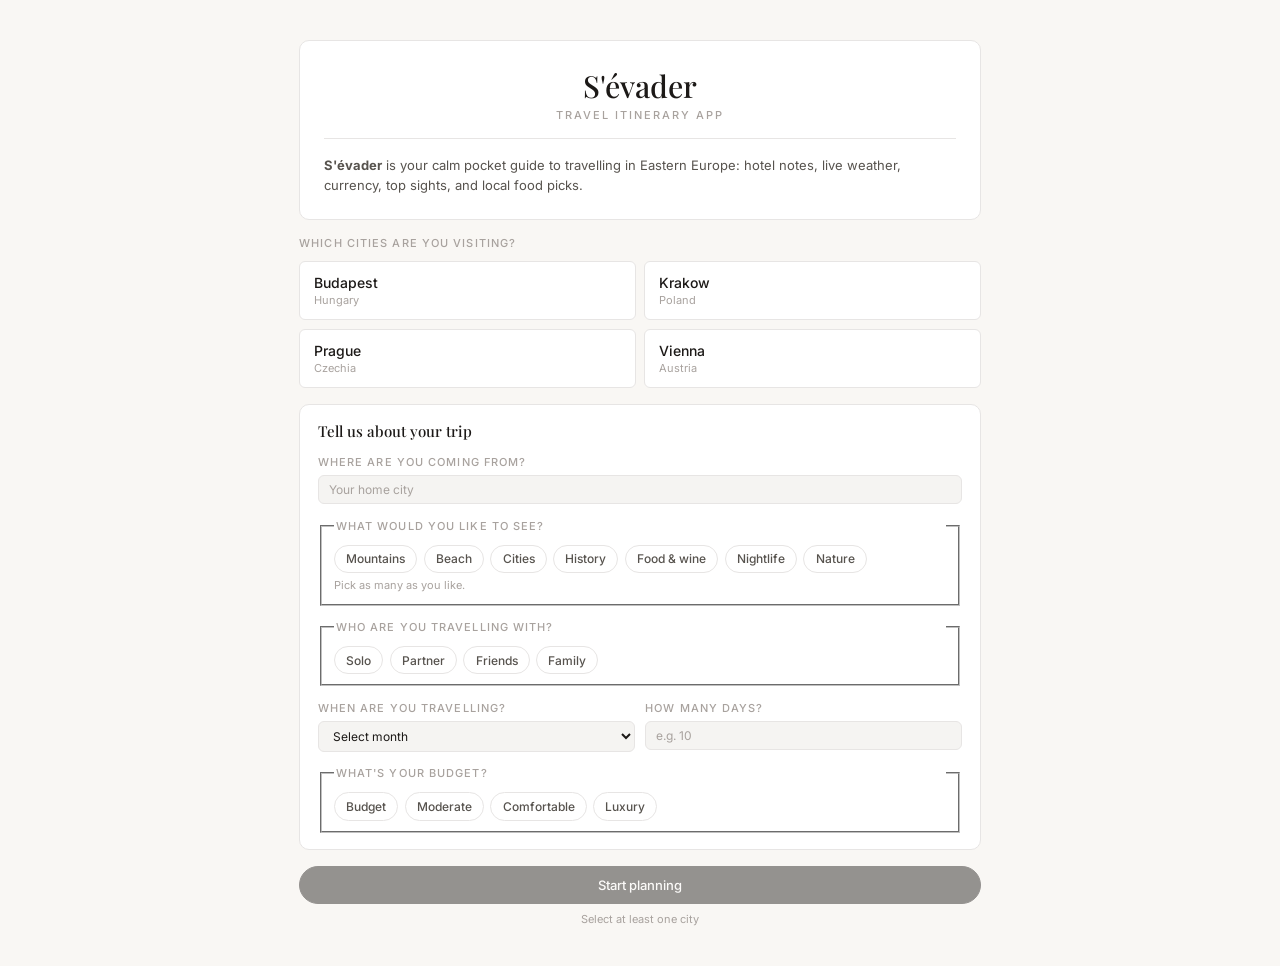
==== commit f074d669: "Updated index.html with correct routing for css and js files." ====
--- a/index.html
+++ b/index.html
@@ -7,7 +7,7 @@
   <link rel="preconnect" href="https://fonts.googleapis.com">
   <link rel="preconnect" href="https://fonts.gstatic.com" crossorigin>
   <link href="https://fonts.googleapis.com/css2?family=Inter:wght@400;500&family=Playfair+Display:ital,wght@0,500;1,400&display=swap" rel="stylesheet">
-  <link rel="stylesheet" href="css/styles.css">
+  <link rel="stylesheet" href="styles.css">
 </head>
 <body>
   <div class="guide-wrap">
@@ -698,10 +698,10 @@
     </div>
   </div>
 
-  <script src="js/data.js"></script>
-  <script src="js/weather.js"></script>
-  <script src="js/hotel.js"></script>
-  <script src="js/landing.js"></script>
-  <script src="js/guide.js"></script>
+  <script src="data.js"></script>
+  <script src="weather.js"></script>
+  <script src="hotel.js"></script>
+  <script src="landing.js"></script>
+  <script src="guide.js"></script>
 </body>
 </html>
--- a/styles.css
+++ b/styles.css
@@ -0,0 +1,1157 @@
+*,
+*::before,
+*::after {
+  box-sizing: border-box;
+}
+
+@keyframes reveal {
+  from {
+    opacity: 0;
+    transform: translateY(7px);
+  }
+  to {
+    opacity: 1;
+    transform: translateY(0);
+  }
+}
+
+.guide-panel {
+  padding: 0 0 2rem 0;
+  animation: reveal .25s ease-out;
+}
+
+@media (max-width: 700px) {
+  .guide-grid {
+    grid-template-columns: 1fr;
+  }
+}
+
+@media (min-width: 901px) {
+  .guide-shell {
+    padding-left: 1.2rem;
+    padding-right: 1.2rem;
+  }
+}
+:root {
+  --font-sans: 'Inter', system-ui, sans-serif;
+  --font-serif: 'Playfair Display', Georgia, serif;
+
+  --color-text-primary: #1c1917;
+  --color-text-secondary: #57534e;
+  --color-text-tertiary: #a8a29e;
+  --color-text-success: #15803d;
+  --color-text-warning: #92400e;
+  --color-text-danger: #b91c1c;
+  --color-text-info: #1d4ed8;
+
+  --color-background-primary: #ffffff;
+  --color-background-secondary: #f5f4f2;
+  --color-background-success: #f0fdf4;
+  --color-background-warning: #fffbeb;
+  --color-background-danger: #fef2f2;
+  --color-background-info: #eff6ff;
+
+  --color-border-secondary: #d6d3d1;
+  --color-border-tertiary: #e7e5e4;
+  --color-border-warning: #fcd34d;
+
+  --border-radius-lg: 10px;
+  --border-radius-md: 6px;
+
+  --bg: var(--color-background-primary);
+  --bg2: var(--color-background-primary);
+  --bg3: var(--color-background-secondary);
+  --card: var(--color-background-primary);
+  --border: var(--color-border-tertiary);
+  --accent: var(--color-text-primary);
+  --accent2: var(--color-text-primary);
+  --calligraphy: #e2a15f;
+  --gold: #d4a843;
+  --blue: #5b9bd5;
+  --green: #6baa7a;
+  --purple: #9b7fc8;
+  --text: var(--color-text-primary);
+  --text2: var(--color-text-secondary);
+  --text3: var(--color-text-tertiary);
+  --red: #d05555;
+}
+
+body {
+  font-family: var(--font-sans);
+  color: var(--color-text-primary);
+  background: #f9f7f4;
+  min-height: 100vh;
+  padding: 2rem 1rem;
+}
+
+.guide-wrap,
+.guide-shell {
+  max-width: 720px;
+  margin: 0 auto;
+}
+
+.guide-shell .topbar {
+  margin: 0 0 1rem;
+  background: var(--color-background-primary);
+  border: 0.5px solid var(--color-border-tertiary);
+  border-radius: var(--border-radius-lg);
+  padding: 1.5rem;
+  display: flex;
+  align-items: flex-end;
+  justify-content: space-between;
+  position: static;
+  z-index: auto;
+  top: auto;
+  border-bottom: 0.5px solid var(--color-border-tertiary);
+}
+
+.guide-shell .topbar-title {
+  font-family: var(--font-serif);
+  font-size: 18px;
+  font-weight: 500;
+  color: var(--color-text-primary);
+  line-height: 1.1;
+}
+
+.guide-shell .topbar-title::before {
+  content: "S'évader - ";
+  font-size: 28px;
+  font-style: italic;
+  color: var(--color-text-secondary);
+  font-weight: 400;
+}
+
+.guide-shell .guide-footer {
+  margin-top: 1.25rem;
+  padding-top: 0.75rem;
+  text-align: center;
+  border-top: 0.5px solid var(--color-border-tertiary);
+}
+
+.guide-shell .guide-footer-about {
+  font-size: 11px;
+  font-weight: 500;
+  color: var(--color-text-tertiary);
+  text-decoration: none;
+  font-family: var(--font-sans);
+  letter-spacing: 0.02em;
+  transition: color .2s;
+}
+
+.guide-shell .guide-footer-about:hover {
+  color: var(--color-text-secondary);
+}
+
+.guide-shell .guide-footer-about:focus-visible {
+  outline: 2px solid var(--color-text-info);
+  outline-offset: 2px;
+}
+
+.guide-shell .menu-btn {
+  display: none;
+}
+
+.guide-title-card,
+.guide-card {
+  background: var(--color-background-primary);
+  border: 0.5px solid var(--color-border-tertiary);
+  border-radius: var(--border-radius-lg);
+  padding: 1rem 1.125rem;
+  margin-bottom: 10px;
+}
+
+.guide-title-card {
+  margin-bottom: 1rem;
+}
+
+.guide-title-card h1 {
+  font-size: 1.2rem;
+  font-weight: 500;
+  color: var(--color-text-primary);
+  line-height: 1.1;
+  margin: 0 0 .35rem;
+  font-family: var(--font-serif);
+}
+
+.guide-title-card p {
+  font-size: 0.82rem;
+  color: var(--color-text-secondary);
+  line-height: 1.6;
+  margin: 0;
+}
+
+.guide-tabs {
+  display: flex;
+  gap: 0;
+  border-bottom: 0.5px solid var(--color-border-tertiary);
+  margin-bottom: 1.25rem;
+  overflow-x: auto;
+  scrollbar-width: none;
+  -ms-overflow-style: none;
+  padding-bottom: 0;
+}
+
+.guide-tabs::-webkit-scrollbar {
+  display: none;
+}
+
+.guide-tabs .tab {
+  border: none;
+  background: transparent;
+  border-bottom: 2px solid transparent;
+  border-radius: 0;
+  padding: 10px 16px;
+  font-size: 13px;
+  font-weight: 500;
+  color: var(--color-text-secondary);
+  cursor: pointer;
+  white-space: nowrap;
+  font-family: var(--font-sans);
+  margin-bottom: -1px;
+  transition: all .2s;
+}
+
+.guide-tabs .tab.active {
+  color: var(--color-text-primary);
+  border-bottom-color: var(--color-text-primary);
+}
+
+.guide-section {
+  display: none;
+}
+
+.guide-section[aria-hidden="false"] {
+  display: block;
+}
+
+.guide-grid {
+  margin-bottom: 10px;
+  gap: 10px;
+  display: grid;
+  grid-template-columns: repeat(2, minmax(0, 1fr));
+}
+
+.guide-grid > .guide-card:first-child {
+  grid-row: span 2;
+}
+
+.guide-card.weather-card {
+  grid-column: 2;
+  grid-row: 1;
+}
+
+.guide-card.currency-card {
+  grid-column: 2;
+  grid-row: 2;
+}
+
+.guide-kicker {
+  font-size: 10px;
+  letter-spacing: 2px;
+  text-transform: uppercase;
+  color: var(--color-text-tertiary);
+  margin-bottom: 0.75rem;
+  font-weight: 500;
+}
+
+.guide-card h3,
+.guide-card h4,
+.guide-card p,
+.guide-card li,
+.guide-card .guide-meta {
+  margin-bottom: 0.4rem;
+  color: var(--color-text-primary);
+}
+
+.guide-card h3 {
+  font-size: 15px;
+  font-weight: 500;
+  color: var(--color-text-primary);
+  margin-bottom: 0.4rem;
+}
+
+.guide-card h4 {
+  font-size: 13px;
+  color: var(--color-text-primary);
+  font-weight: 500;
+}
+
+.guide-meta {
+  color: var(--color-text-secondary);
+  font-size: 13px;
+}
+
+.guide-meta.guide-food-lede {
+  font-size: 12px;
+  line-height: 1.5;
+}
+
+.guide-label,
+.guide-form-title {
+  display: block;
+  font-size: 11px;
+  letter-spacing: .1em;
+  text-transform: uppercase;
+  color: var(--color-text-tertiary);
+  margin: 0 0 .4rem;
+  font-weight: 500;
+}
+
+.guide-label-optional {
+  text-transform: none;
+  letter-spacing: 0;
+  font-weight: 400;
+}
+
+.guide-field,
+.guide-convert-input {
+  width: 100%;
+  box-sizing: border-box;
+  border: 1px solid var(--color-border-tertiary);
+  border-radius: var(--border-radius-md);
+  padding: 6px 10px;
+  background: var(--color-background-secondary);
+  color: var(--color-text-primary);
+  font-family: var(--font-sans);
+  font-size: 12px;
+  margin-bottom: 0.6rem;
+}
+
+.guide-field::placeholder,
+.guide-convert-input::placeholder {
+  color: var(--color-text-tertiary);
+}
+
+.guide-field:focus,
+.guide-convert-input:focus {
+  outline: none;
+  border-color: var(--color-text-primary);
+}
+
+.guide-textarea {
+  min-height: 95px;
+  resize: vertical;
+}
+
+.guide-actions {
+  display: flex;
+  gap: 6px;
+  flex-wrap: wrap;
+  margin: 0.35rem 0 0.4rem;
+}
+
+.guide-btn,
+.guide-btn.save {
+  border: 1px solid var(--color-border-secondary);
+  background: var(--color-background-secondary);
+  color: var(--color-text-secondary);
+  font-family: var(--font-sans);
+  border-radius: 20px;
+  font-size: 11px;
+  font-weight: 500;
+  padding: 3px 9px;
+  cursor: pointer;
+  transition: all .2s;
+  height: auto;
+}
+
+.guide-btn.save {
+  background: var(--color-background-primary);
+  color: var(--text);
+  border-color: var(--color-border-secondary);
+}
+
+.guide-btn:hover {
+  border-color: var(--color-text-primary);
+  color: var(--color-text-primary);
+}
+
+.guide-status {
+  font-size: 12px;
+  color: var(--color-text-secondary);
+  margin: 0;
+  min-height: 16px;
+  line-height: 1.6;
+}
+
+.guide-status.ok {
+  color: var(--color-text-success);
+}
+
+.hotel-map-wrap {
+  margin-top: 1rem;
+  border-radius: var(--border-radius-md);
+  overflow: hidden;
+  border: 1px solid var(--border);
+  aspect-ratio: 16 / 10;
+  background: var(--color-background-secondary);
+}
+
+.hotel-map {
+  display: block;
+  width: 100%;
+  height: 100%;
+  min-height: 180px;
+  border: 0;
+}
+
+.hotel-dates {
+  display: grid;
+  grid-template-columns: 1fr 1fr;
+  gap: 0.65rem;
+  margin-bottom: 0.6rem;
+}
+
+.hotel-dates > div {
+  min-width: 0;
+}
+
+.hotel-dates .guide-label {
+  margin-bottom: 0.35rem;
+}
+
+.hotel-dates .guide-field {
+  margin-bottom: 0;
+}
+
+.guide-field[type="date"] {
+  min-height: 32px;
+  color-scheme: light;
+}
+
+.guide-field[type="date"].is-empty {
+  color: var(--color-text-tertiary);
+}
+
+.guide-field[type="date"]:not(.is-empty) {
+  color: var(--color-text-primary);
+}
+
+.guide-field[type="date"].is-empty::-webkit-datetime-edit,
+.guide-field[type="date"].is-empty::-webkit-datetime-edit-fields-wrapper,
+.guide-field[type="date"].is-empty::-webkit-datetime-edit-text,
+.guide-field[type="date"].is-empty::-webkit-datetime-edit-month-field,
+.guide-field[type="date"].is-empty::-webkit-datetime-edit-day-field,
+.guide-field[type="date"].is-empty::-webkit-datetime-edit-year-field {
+  color: var(--color-text-tertiary);
+}
+
+.guide-field[type="date"]::-webkit-calendar-picker-indicator {
+  cursor: pointer;
+  opacity: 0.65;
+}
+
+.hotel-field-wrap {
+  position: relative;
+}
+
+.hotel-suggestions {
+  position: absolute;
+  z-index: 20;
+  top: calc(100% + 4px);
+  left: 0;
+  right: 0;
+  margin: 0;
+  padding: 0.25rem 0;
+  list-style: none;
+  background: var(--color-background-primary);
+  border: 1px solid var(--border);
+  border-radius: var(--border-radius-md);
+  box-shadow: 0 8px 24px rgba(0, 0, 0, 0.08);
+  max-height: 220px;
+  overflow-y: auto;
+}
+
+.hotel-suggestions:empty {
+  display: none;
+}
+
+.hotel-suggestions li button {
+  display: block;
+  width: 100%;
+  text-align: left;
+  padding: 0.45rem 0.65rem;
+  border: 0;
+  background: transparent;
+  font: inherit;
+  font-size: 12px;
+  line-height: 1.35;
+  color: var(--color-text-primary);
+  cursor: pointer;
+}
+
+.hotel-suggestions li button:hover,
+.hotel-suggestions li button:focus-visible {
+  background: var(--color-background-secondary);
+  outline: none;
+}
+
+.hotel-suggestions .hotel-suggest-name {
+  display: block;
+  font-weight: 500;
+}
+
+.hotel-suggestions .hotel-suggest-addr {
+  display: block;
+  font-size: 11px;
+  color: var(--color-text-tertiary);
+  margin-top: 2px;
+}
+
+.transport-hubs {
+  margin-top: 1rem;
+  padding-top: 1rem;
+  border-top: 1px solid var(--border);
+  display: grid;
+  gap: 0.85rem;
+}
+
+.transport-hub-type {
+  font-size: 11px;
+  color: var(--color-text-tertiary);
+  letter-spacing: 0.5px;
+  text-transform: uppercase;
+  margin-bottom: 0.2rem;
+}
+
+.transport-hub-name {
+  font-size: 13px;
+  font-weight: 500;
+  color: var(--color-text-primary);
+  margin: 0 0 0.35rem;
+  line-height: 1.3;
+}
+
+.guide-sight-list {
+  margin: 0.2rem 0 0 1rem;
+  color: var(--color-text-secondary);
+  line-height: 1.55;
+  font-size: 12px;
+}
+
+.guide-hint {
+  margin-top: 8px;
+  background: var(--color-background-warning);
+  border: 1px dashed var(--color-border-warning);
+  border-radius: 8px;
+  color: var(--color-text-warning);
+  padding: 0.5rem 0.65rem;
+  font-size: 12px;
+  line-height: 1.45;
+}
+
+.guide-convert-result {
+  font-size: 12px;
+  color: var(--color-text-secondary);
+  margin: 0;
+}
+
+.guide-rate-note {
+  color: var(--color-text-tertiary);
+  font-size: 11px;
+  margin-top: 4px;
+}
+
+.guide-converter .guide-label {
+  font-size: 11px;
+  color: var(--color-text-tertiary);
+  letter-spacing: 0.5px;
+  text-transform: uppercase;
+}
+
+.weather-forecast-strip {
+  display: flex;
+  gap: 6px;
+  margin: 0.6rem 0 0.5rem;
+  overflow-x: auto;
+  scrollbar-width: none;
+  padding-bottom: 2px;
+}
+
+.weather-forecast-strip::-webkit-scrollbar { display: none; }
+
+.weather-day {
+  flex: 0 0 auto;
+  display: flex;
+  flex-direction: column;
+  align-items: center;
+  gap: 3px;
+  background: var(--color-background-secondary);
+  border: 0.5px solid var(--color-border-tertiary);
+  border-radius: var(--border-radius-md);
+  padding: 6px 8px;
+  min-width: 46px;
+  text-align: center;
+}
+
+.weather-day.today {
+  background: var(--color-background-info);
+  border-color: var(--blue);
+}
+
+.weather-day-name {
+  font-size: 10px;
+  font-weight: 500;
+  color: var(--color-text-tertiary);
+  text-transform: uppercase;
+  letter-spacing: 0.5px;
+}
+
+.weather-day.today .weather-day-name {
+  color: var(--color-text-info);
+}
+
+.weather-day-icon {
+  font-size: 18px;
+  line-height: 1;
+}
+
+.weather-day-high {
+  font-size: 12px;
+  font-weight: 500;
+  color: var(--color-text-primary);
+}
+
+.weather-day-low {
+  font-size: 11px;
+  color: var(--color-text-tertiary);
+}
+
+.weather-loading {
+  font-size: 12px;
+  color: var(--color-text-tertiary);
+  padding: 0.4rem 0;
+}
+
+.weather-live-label {
+  font-size: 10px;
+  color: var(--color-text-tertiary);
+  margin-top: 2px;
+  letter-spacing: 0.3px;
+}
+
+.weather-live-label .dot {
+  display: inline-block;
+  width: 6px;
+  height: 6px;
+  border-radius: 50%;
+  background: var(--green);
+  margin-right: 3px;
+  vertical-align: middle;
+}
+
+.guide-table-wrap {
+  overflow-x: auto;
+  margin-top: 0.5rem;
+}
+
+.guide-forms {
+  width: 100%;
+  border-collapse: collapse;
+  font-size: 13px;
+}
+
+.guide-forms th,
+.guide-forms td {
+  text-align: left;
+  border-bottom: 0.5px solid var(--color-border-tertiary);
+  padding: 8px 10px;
+  color: var(--color-text-secondary);
+  font-size: 12px;
+  line-height: 1.4;
+}
+
+.guide-forms th {
+  color: var(--color-text-tertiary);
+  font-weight: 500;
+  border-bottom-color: var(--color-border-tertiary);
+  background: var(--color-background-secondary);
+}
+
+.guide-forms td:first-child {
+  color: var(--color-text-primary);
+  width: 65%;
+  font-weight: 500;
+}
+
+.guide-forms tr:first-child th,
+.guide-forms tr:first-child td {
+  border-top: none;
+}
+
+.sight-picks {
+  display: grid;
+  grid-template-columns: repeat(2, 1fr);
+  gap: 0.75rem 0.65rem;
+  margin-bottom: 1rem;
+}
+
+.sight-pick {
+  display: flex;
+  flex-direction: column;
+  min-width: 0;
+}
+
+.sight-pick-img {
+  width: 100%;
+  aspect-ratio: 16 / 9;
+  border-radius: var(--border-radius-md);
+  border: 0.5px solid var(--color-border-tertiary);
+  margin-bottom: 0.45rem;
+  flex-shrink: 0;
+}
+
+.sight-pick-img--placeholder {
+  background: linear-gradient(135deg, var(--color-background-secondary) 0%, #ebe8e4 50%, var(--color-background-secondary) 100%);
+  display: flex;
+  align-items: center;
+  justify-content: center;
+  color: var(--color-text-tertiary);
+  font-size: 10px;
+  font-weight: 500;
+  letter-spacing: 0.12em;
+  text-transform: uppercase;
+}
+
+.sight-pick-name {
+  font-size: 13px;
+  font-weight: 500;
+  color: var(--color-text-primary);
+  margin: 0 0 0.25rem;
+  line-height: 1.25;
+}
+
+.sight-pick-desc {
+  font-size: 12px;
+  color: var(--color-text-secondary);
+  line-height: 1.45;
+  margin: 0 0 0.35rem;
+}
+
+.sight-pick-maps {
+  font-size: 11px;
+  font-weight: 500;
+  color: var(--color-text-info);
+  text-decoration: none;
+  align-self: flex-start;
+  border-bottom: 1px solid transparent;
+  transition: color .15s, border-color .15s;
+}
+
+.sight-pick-maps:hover {
+  color: #1e40af;
+  border-bottom-color: rgba(30, 64, 175, 0.35);
+}
+
+.sight-pick-maps:focus-visible {
+  outline: 2px solid var(--color-text-info);
+  outline-offset: 2px;
+}
+
+.food-picks {
+  display: grid;
+  grid-template-columns: repeat(3, 1fr);
+  gap: 0.7rem 0.55rem;
+  margin-top: 0.35rem;
+}
+
+.food-pick {
+  display: flex;
+  flex-direction: column;
+  min-width: 0;
+}
+
+.food-pick-img {
+  width: 100%;
+  aspect-ratio: 16 / 9;
+  border-radius: var(--border-radius-md);
+  border: 0.5px solid var(--color-border-tertiary);
+  margin-bottom: 0.4rem;
+  flex-shrink: 0;
+}
+
+.food-pick-img--placeholder {
+  background: linear-gradient(125deg, #f0ebe4 0%, #e8e0d6 45%, #f2ede6 100%);
+  display: flex;
+  align-items: center;
+  justify-content: center;
+  color: var(--color-text-tertiary);
+  font-size: 9px;
+  font-weight: 500;
+  letter-spacing: 0.1em;
+  text-transform: uppercase;
+}
+
+.food-pick-name {
+  font-size: 12px;
+  font-weight: 500;
+  color: var(--color-text-primary);
+  margin: 0 0 0.2rem;
+  line-height: 1.2;
+}
+
+.food-pick-desc {
+  font-size: 11px;
+  color: var(--color-text-secondary);
+  line-height: 1.35;
+  margin: 0;
+}
+
+@media (max-width: 700px) {
+  .guide-wrap,
+  .guide-shell {
+    width: min(100%, 720px);
+  }
+
+  .guide-wrap {
+    padding: 0;
+  }
+
+  .guide-shell .topbar {
+    padding: 0.75rem 1rem;
+    border-bottom: 0.5px solid var(--color-border-tertiary);
+    margin-bottom: 0.85rem;
+    border-radius: 10px;
+  }
+
+  .guide-shell .topbar-title {
+    font-size: 18px;
+  }
+
+  .guide-shell .topbar-title::before {
+    font-size: 22px;
+  }
+
+  .guide-grid {
+    grid-template-columns: 1fr;
+  }
+
+  .guide-card.weather-card,
+  .guide-card.currency-card {
+    grid-column: auto;
+    grid-row: auto;
+  }
+
+  .guide-grid > .guide-card:first-child {
+    grid-row: auto;
+  }
+
+  .guide-shell .menu-btn {
+    display: none;
+  }
+}
+
+.app-view.hidden {
+  display: none;
+}
+
+.landing-view {
+  animation: reveal 0.3s ease-out;
+}
+
+.landing-hero {
+  background: var(--color-background-primary);
+  border: 0.5px solid var(--color-border-tertiary);
+  border-radius: var(--border-radius-lg);
+  padding: 1.75rem 1.5rem 1.5rem;
+  text-align: center;
+  margin-bottom: 1rem;
+}
+
+.landing-brand {
+  font-family: var(--font-serif);
+  font-size: clamp(1.6rem, 5vw, 1.9rem);
+  font-weight: 500;
+  margin: 0 0 0.25rem;
+  line-height: 1.15;
+}
+
+.landing-tagline {
+  font-size: 11px;
+  letter-spacing: 0.18em;
+  text-transform: uppercase;
+  color: var(--color-text-tertiary);
+  font-weight: 500;
+  margin: 0 0 1rem;
+}
+
+.landing-lead {
+  font-size: 13px;
+  line-height: 1.55;
+  color: var(--color-text-secondary);
+  margin: 0;
+  text-align: left;
+  border-top: 0.5px solid var(--color-border-tertiary);
+  padding-top: 1rem;
+}
+
+.landing-section-title {
+  font-size: 11px;
+  letter-spacing: 0.1em;
+  text-transform: uppercase;
+  color: var(--color-text-tertiary);
+  font-weight: 500;
+  margin: 0 0 0.65rem;
+}
+
+.landing-city-grid {
+  display: grid;
+  grid-template-columns: 1fr 1fr;
+  gap: 0.55rem;
+  margin-bottom: 1rem;
+}
+
+.landing-city-card {
+  text-align: left;
+  padding: 0.75rem 0.85rem;
+  border: 1px solid var(--color-border-tertiary);
+  border-radius: var(--border-radius-md);
+  background: var(--color-background-primary);
+  cursor: pointer;
+  font-family: var(--font-sans);
+  transition: border-color 0.15s, background 0.15s, box-shadow 0.15s;
+}
+
+.landing-city-card:hover {
+  border-color: var(--color-border-secondary);
+}
+
+.landing-city-card.selected {
+  border-color: var(--color-text-primary);
+  background: var(--color-background-secondary);
+  box-shadow: 0 0 0 1px var(--color-text-primary);
+}
+
+.landing-city-card:focus-visible {
+  outline: 2px solid var(--color-text-info);
+  outline-offset: 2px;
+}
+
+.landing-city-name {
+  display: block;
+  font-size: 14px;
+  font-weight: 500;
+  color: var(--color-text-primary);
+  margin-bottom: 0.15rem;
+}
+
+.landing-city-country {
+  display: block;
+  font-size: 11px;
+  color: var(--color-text-tertiary);
+}
+
+.landing-survey {
+  background: var(--color-background-primary);
+  border: 0.5px solid var(--color-border-tertiary);
+  border-radius: var(--border-radius-lg);
+  padding: 1rem 1.1rem;
+  margin-bottom: 1rem;
+}
+
+.landing-survey-heading {
+  font-family: var(--font-serif);
+  font-size: 15px;
+  font-weight: 500;
+  margin: 0 0 0.85rem;
+  color: var(--color-text-primary);
+}
+
+.survey-field {
+  margin-bottom: 0.9rem;
+}
+
+.survey-field:last-child {
+  margin-bottom: 0;
+}
+
+.survey-field .guide-label {
+  margin-bottom: 0.4rem;
+}
+
+.survey-origin-wrap {
+  position: relative;
+}
+
+.survey-origin-wrap .guide-field {
+  margin-bottom: 0;
+}
+
+.survey-row {
+  display: grid;
+  grid-template-columns: 1fr 1fr;
+  gap: 0.65rem;
+}
+
+@media (max-width: 520px) {
+  .survey-row {
+    grid-template-columns: 1fr;
+  }
+
+  .hotel-dates {
+    grid-template-columns: 1fr;
+  }
+}
+
+.survey-chip-grid {
+  display: flex;
+  flex-wrap: wrap;
+  gap: 0.4rem;
+}
+
+.survey-chip {
+  font-family: var(--font-sans);
+  font-size: 12px;
+  font-weight: 500;
+  color: var(--color-text-secondary);
+  background: var(--color-background-primary);
+  border: 1px solid var(--color-border-tertiary);
+  border-radius: 20px;
+  padding: 0.35rem 0.7rem;
+  cursor: pointer;
+  transition: border-color 0.15s, background 0.15s, color 0.15s, box-shadow 0.15s;
+}
+
+.survey-chip:hover {
+  border-color: var(--color-border-secondary);
+  color: var(--color-text-primary);
+}
+
+.survey-chip.selected {
+  border-color: var(--color-text-primary);
+  background: var(--color-background-secondary);
+  color: var(--color-text-primary);
+  box-shadow: 0 0 0 1px var(--color-text-primary);
+}
+
+.survey-chip:focus-visible {
+  outline: 2px solid var(--color-text-info);
+  outline-offset: 2px;
+}
+
+.survey-hint {
+  font-size: 11px;
+  color: var(--color-text-tertiary);
+  margin: 0.35rem 0 0;
+  line-height: 1.4;
+}
+
+.survey-field fieldset {
+  border: none;
+  margin: 0;
+  padding: 0;
+  min-width: 0;
+}
+
+.survey-field legend.guide-label {
+  display: block;
+  width: 100%;
+  float: none;
+}
+
+.survey-field .guide-field {
+  margin-bottom: 0;
+}
+
+.inspiration-grid {
+  display: grid;
+  grid-template-columns: 1fr 1fr;
+  gap: 0.55rem;
+  margin-bottom: 1.25rem;
+}
+
+.inspiration-card {
+  background: var(--color-background-primary);
+  border: 0.5px solid var(--color-border-tertiary);
+  border-radius: var(--border-radius-md);
+  padding: 0.7rem 0.8rem;
+}
+
+.inspiration-card-title {
+  font-size: 12px;
+  font-weight: 500;
+  color: var(--color-text-primary);
+  margin: 0 0 0.25rem;
+  line-height: 1.3;
+}
+
+.inspiration-card-desc {
+  font-size: 11px;
+  color: var(--color-text-secondary);
+  line-height: 1.45;
+  margin: 0;
+}
+
+.landing-cta-wrap {
+  text-align: center;
+}
+
+.landing-btn-primary {
+  width: 100%;
+  border: 1px solid var(--color-text-primary);
+  background: var(--color-text-primary);
+  color: var(--color-background-primary);
+  font-family: var(--font-sans);
+  font-size: 13px;
+  font-weight: 500;
+  padding: 0.65rem 1rem;
+  border-radius: 24px;
+  cursor: pointer;
+  transition: opacity 0.15s;
+}
+
+.landing-btn-primary:hover:not(:disabled) {
+  opacity: 0.9;
+}
+
+.landing-btn-primary:disabled {
+  opacity: 0.45;
+  cursor: not-allowed;
+}
+
+.landing-hint {
+  font-size: 11px;
+  color: var(--color-text-tertiary);
+  margin: 0.5rem 0 0;
+}
+
+.topbar-trip {
+  font-size: 12px;
+  color: var(--color-text-tertiary);
+  margin: 0.35rem 0 0;
+  font-weight: 400;
+  font-family: var(--font-sans);
+  letter-spacing: 0.02em;
+}
+
+.guide-footer-links {
+  display: flex;
+  justify-content: center;
+  gap: 1rem;
+  flex-wrap: wrap;
+}
+
+.guide-footer-change {
+  font-size: 11px;
+  font-weight: 500;
+  color: var(--color-text-tertiary);
+  background: none;
+  border: none;
+  padding: 0;
+  cursor: pointer;
+  font-family: var(--font-sans);
+  letter-spacing: 0.02em;
+  transition: color 0.2s;
+}
+
+.guide-footer-change:hover {
+  color: var(--color-text-secondary);
+}
+
+.guide-tabs .tab.is-hidden {
+  display: none;
+}
+
+.guide-section.is-hidden {
+  display: none !important;
+}
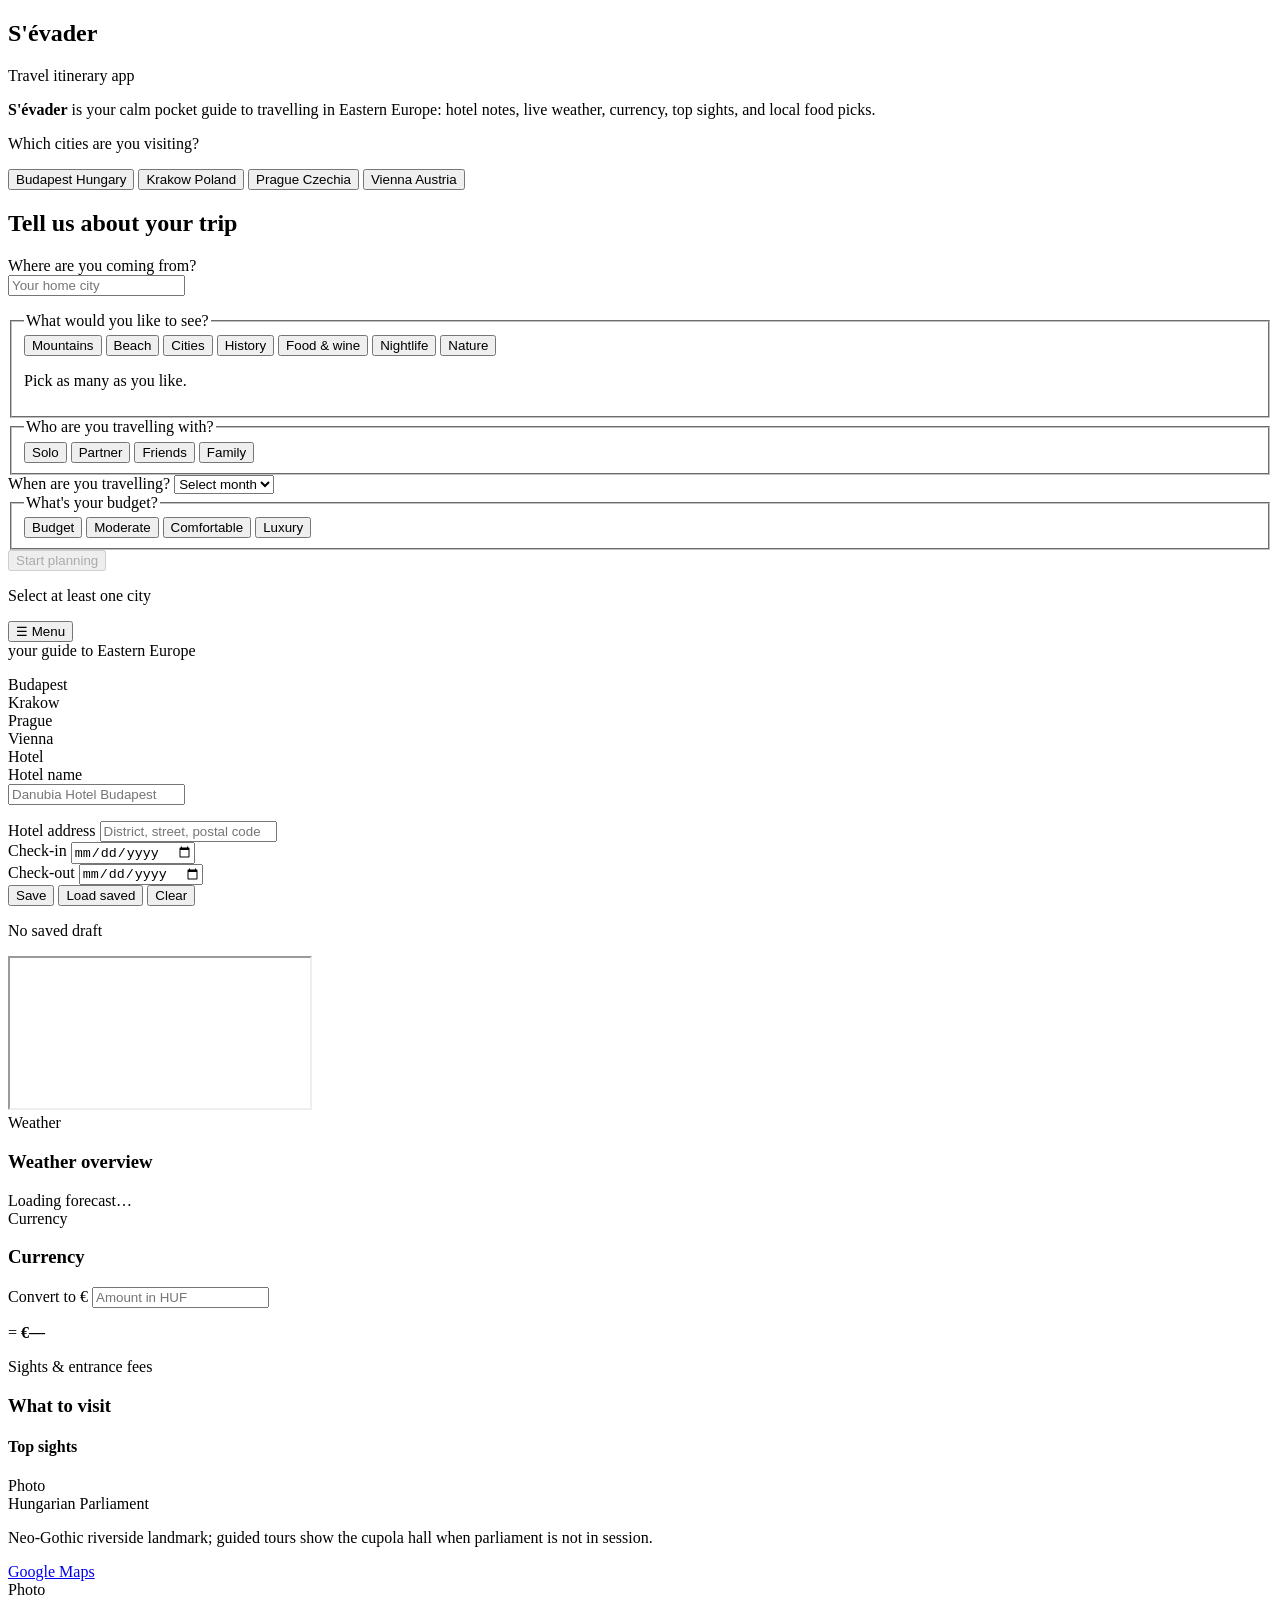
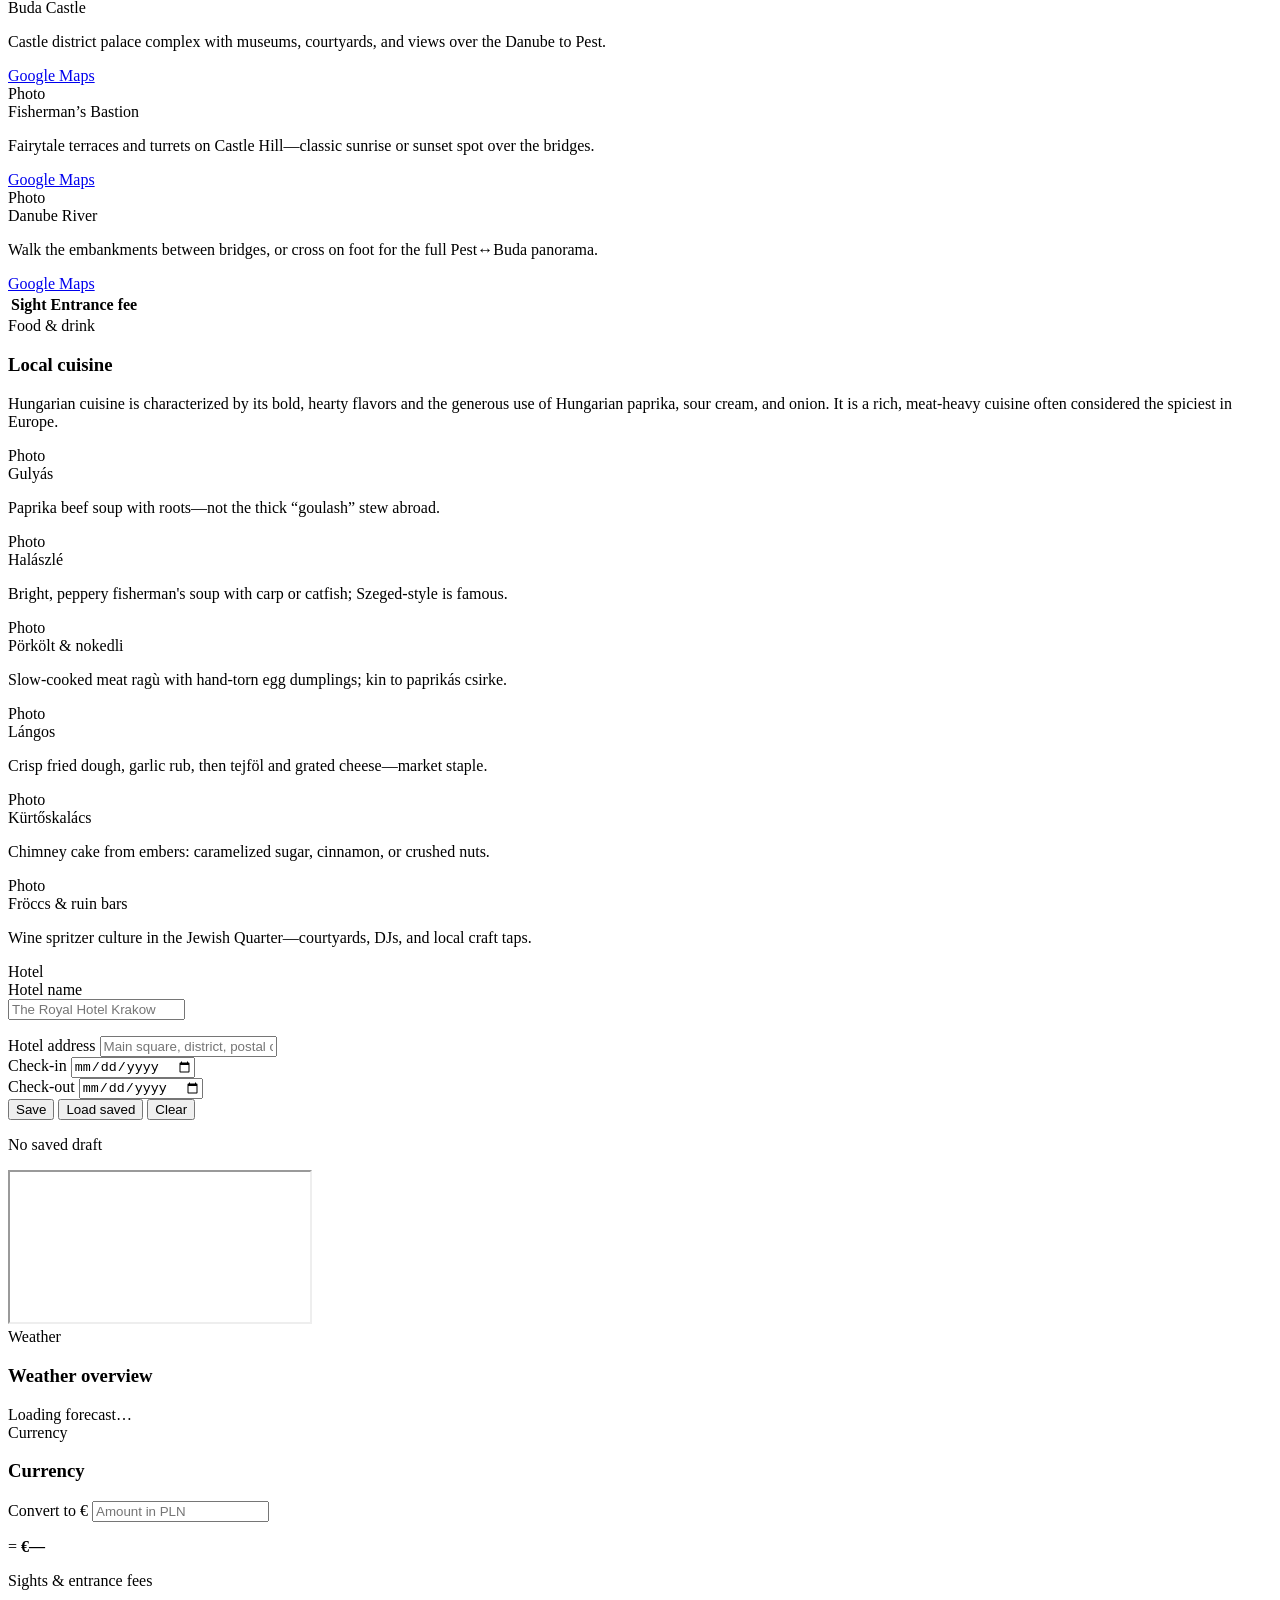
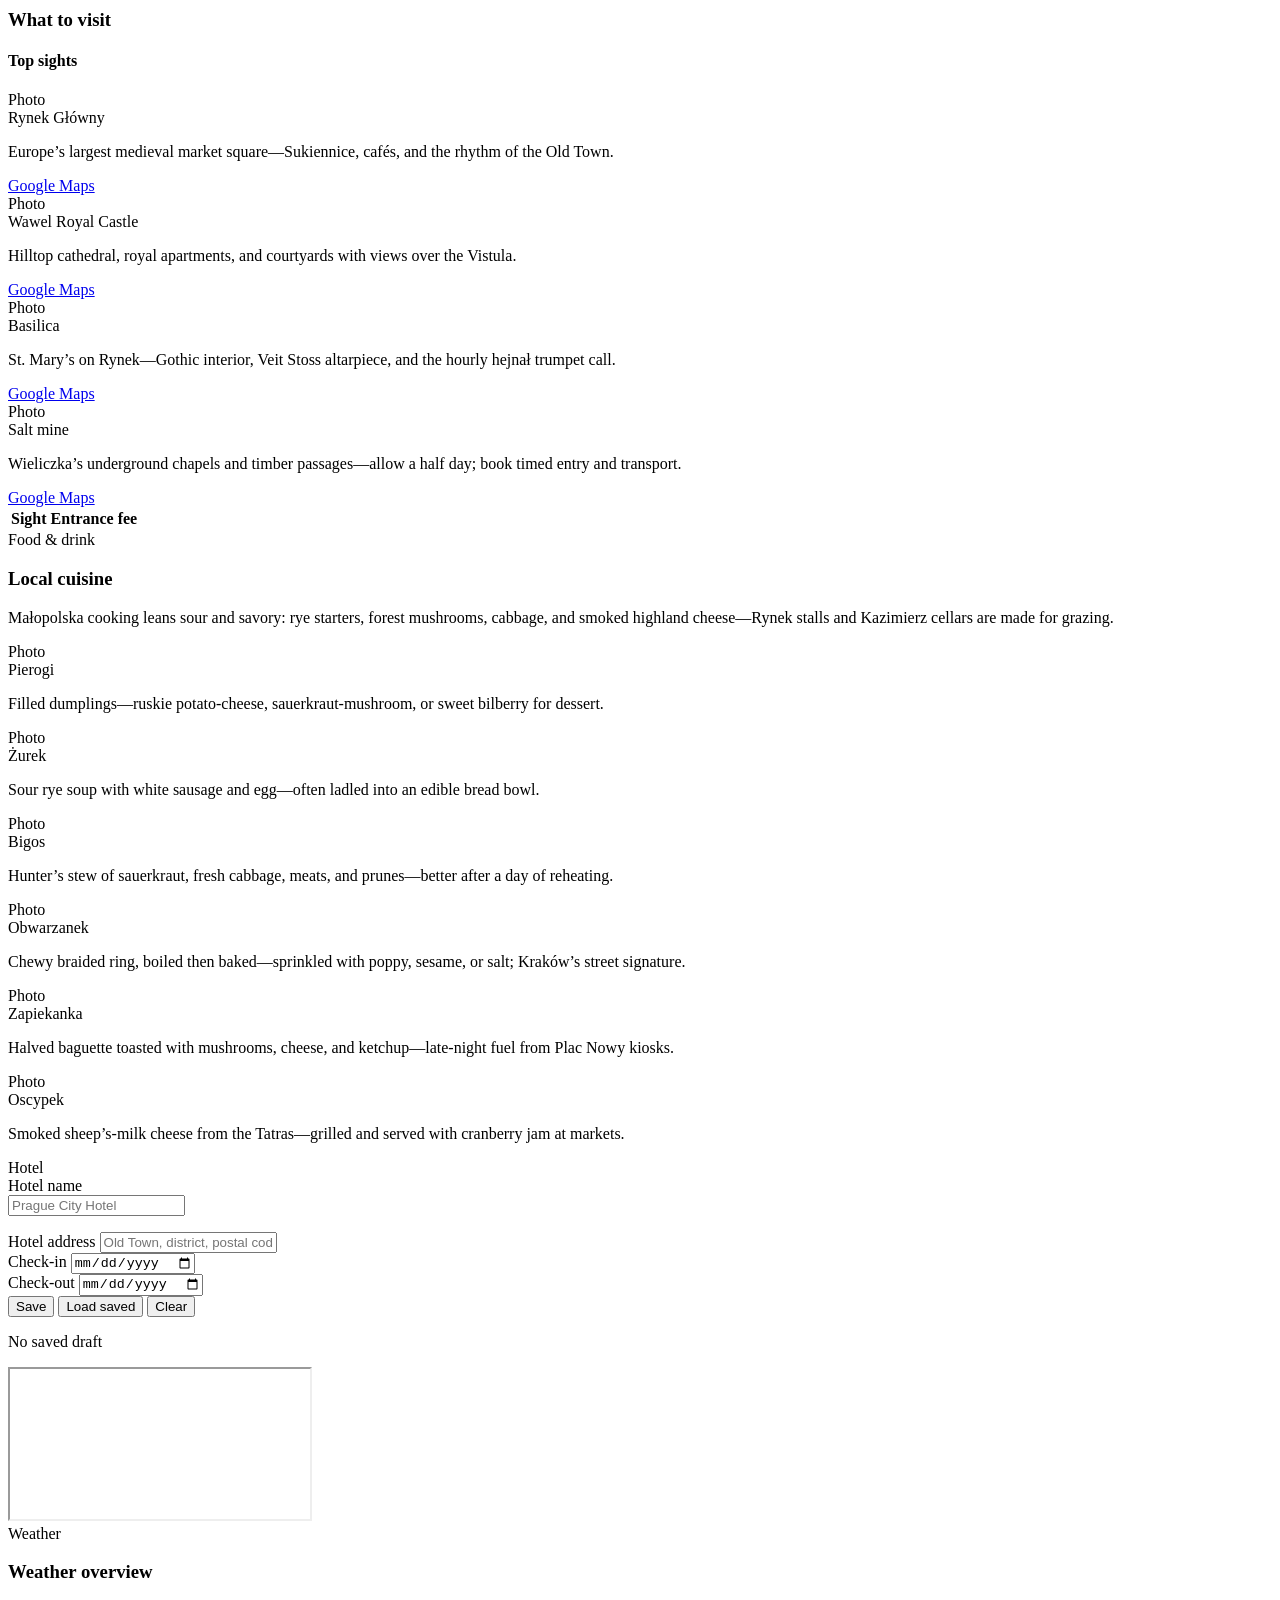
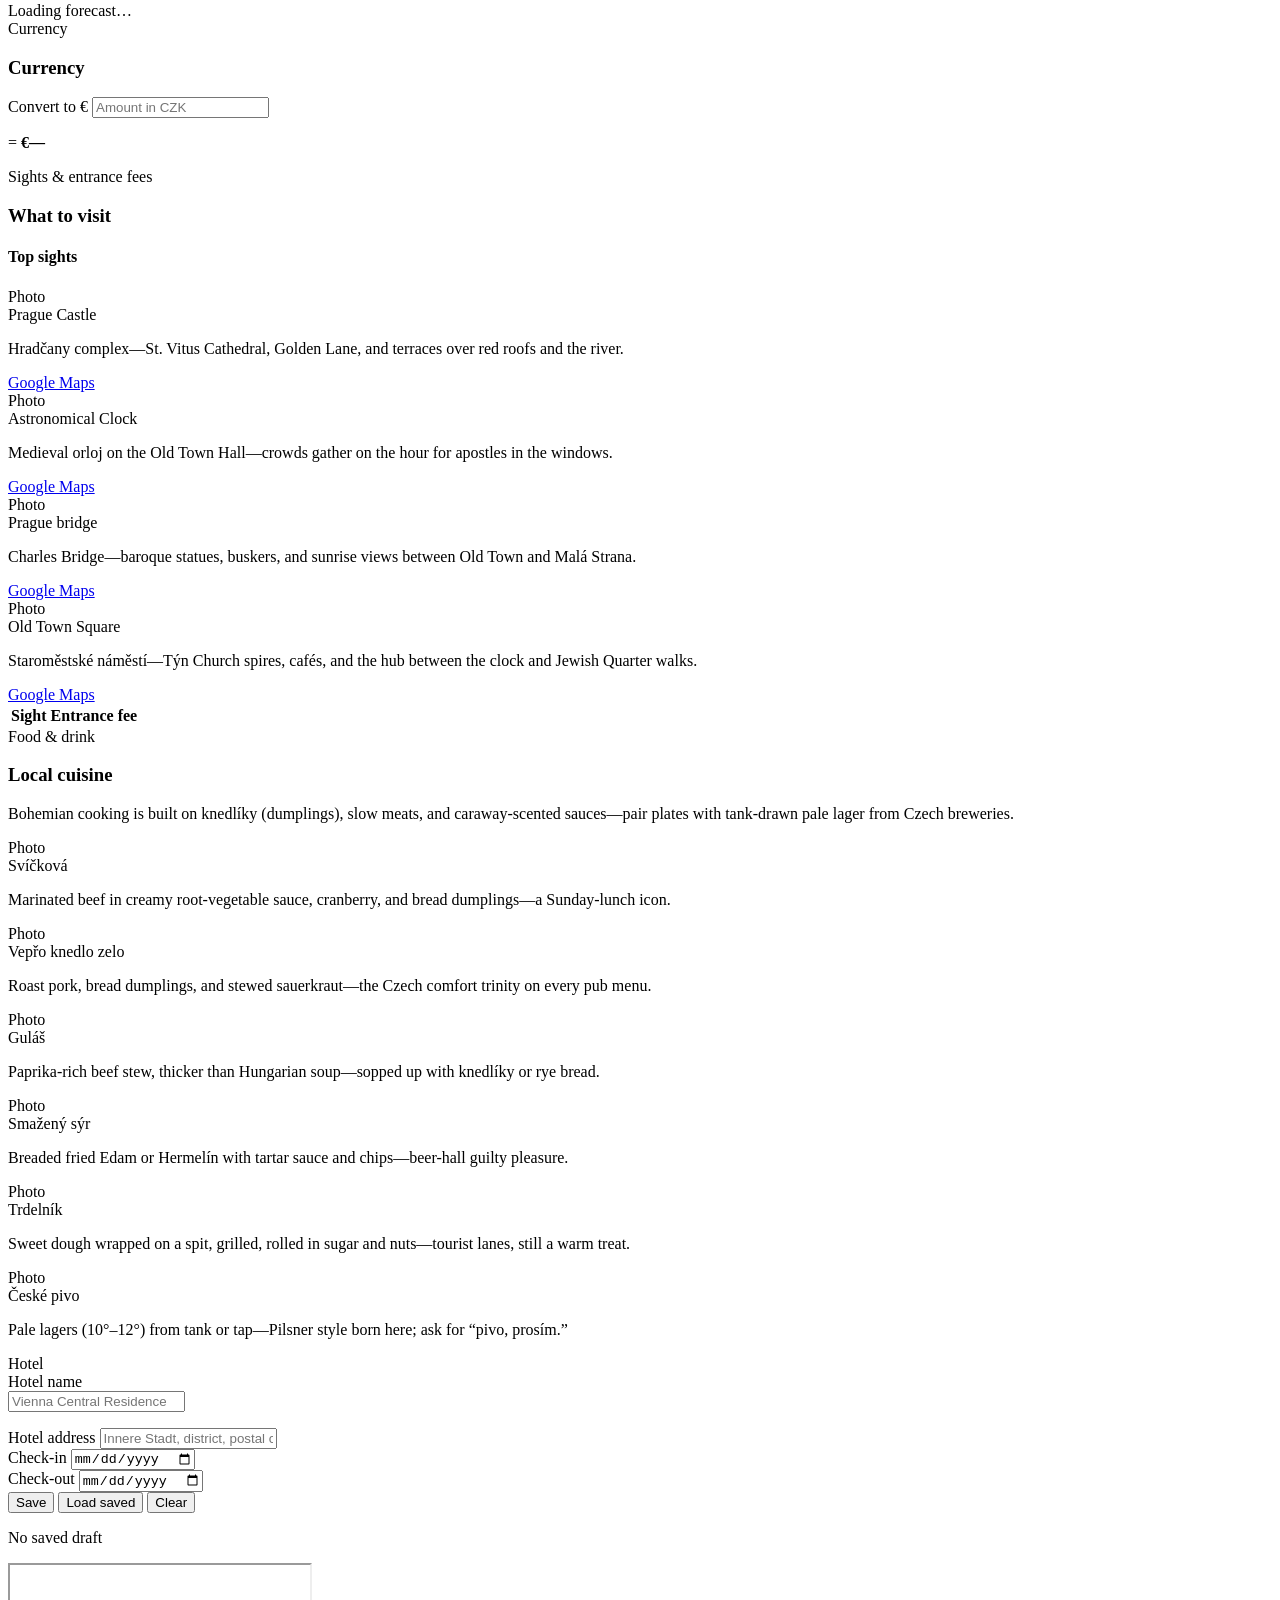
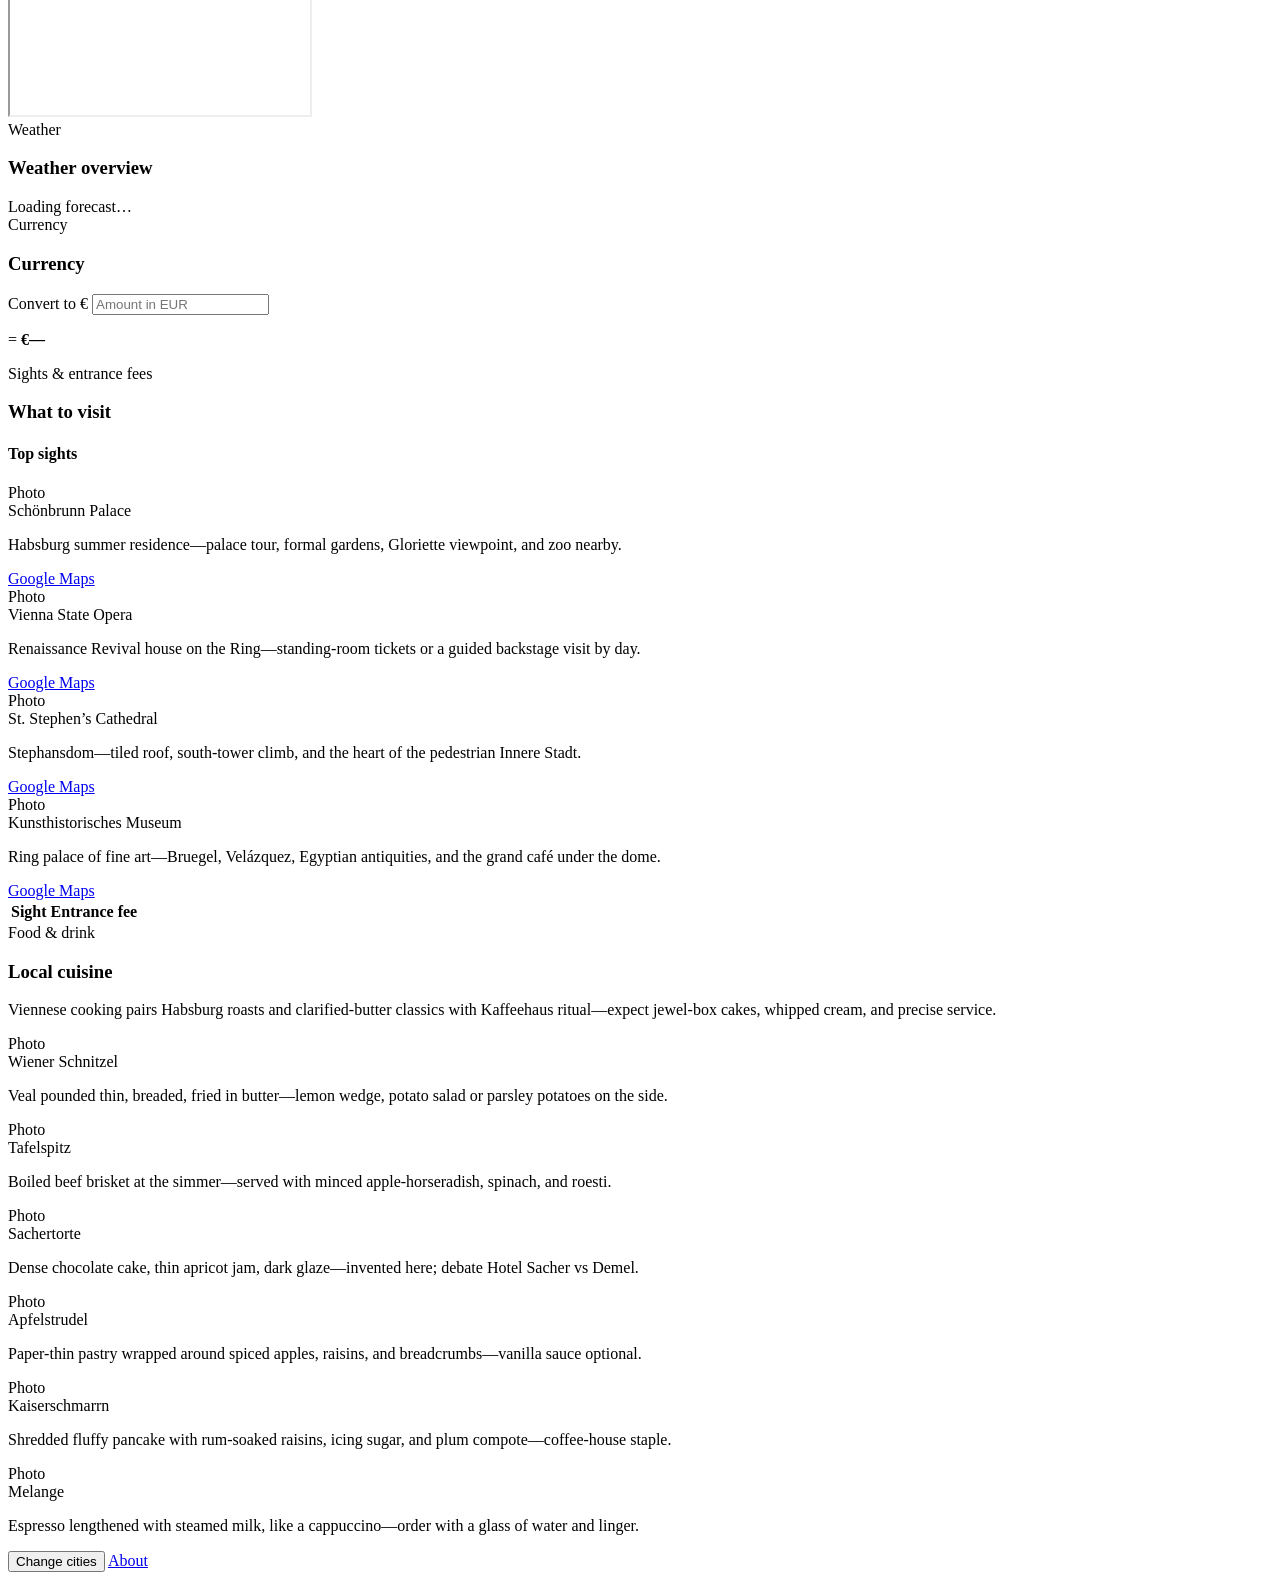
==== commit 62e22181: "Added weather forecast based on month input" ====
--- a/index.html
+++ b/index.html
@@ -7,7 +7,7 @@
   <link rel="preconnect" href="https://fonts.googleapis.com">
   <link rel="preconnect" href="https://fonts.gstatic.com" crossorigin>
   <link href="https://fonts.googleapis.com/css2?family=Inter:wght@400;500&family=Playfair+Display:ital,wght@0,500;1,400&display=swap" rel="stylesheet">
-  <link rel="stylesheet" href="styles.css">
+  <link rel="stylesheet" href="css/styles.css">
 </head>
 <body>
   <div class="guide-wrap">
@@ -74,29 +74,23 @@
             </div>
           </fieldset>
 
-          <div class="survey-row">
-            <div class="survey-field">
-              <label class="guide-label" for="trip-month">When are you travelling?</label>
-              <select class="guide-field" id="trip-month" name="travelMonth">
-                <option value="">Select month</option>
-                <option value="january">January</option>
-                <option value="february">February</option>
-                <option value="march">March</option>
-                <option value="april">April</option>
-                <option value="may">May</option>
-                <option value="june">June</option>
-                <option value="july">July</option>
-                <option value="august">August</option>
-                <option value="september">September</option>
-                <option value="october">October</option>
-                <option value="november">November</option>
-                <option value="december">December</option>
-              </select>
-            </div>
-            <div class="survey-field">
-              <label class="guide-label" for="trip-days">How many days?</label>
-              <input class="guide-field" id="trip-days" name="tripDays" type="number" min="1" max="60" step="1" placeholder="e.g. 10" inputmode="numeric">
-            </div>
+          <div class="survey-field">
+            <label class="guide-label" for="trip-month">When are you travelling?</label>
+            <select class="guide-field" id="trip-month" name="travelMonth">
+              <option value="">Select month</option>
+              <option value="january">January</option>
+              <option value="february">February</option>
+              <option value="march">March</option>
+              <option value="april">April</option>
+              <option value="may">May</option>
+              <option value="june">June</option>
+              <option value="july">July</option>
+              <option value="august">August</option>
+              <option value="september">September</option>
+              <option value="october">October</option>
+              <option value="november">November</option>
+              <option value="december">December</option>
+            </select>
           </div>
 
           <fieldset class="survey-field">
@@ -698,10 +692,10 @@
     </div>
   </div>
 
-  <script src="data.js"></script>
-  <script src="weather.js"></script>
-  <script src="hotel.js"></script>
-  <script src="landing.js"></script>
-  <script src="guide.js"></script>
+  <script src="js/data.js"></script>
+  <script src="js/weather.js"></script>
+  <script src="js/hotel.js"></script>
+  <script src="js/landing.js"></script>
+  <script src="js/guide.js"></script>
 </body>
 </html>
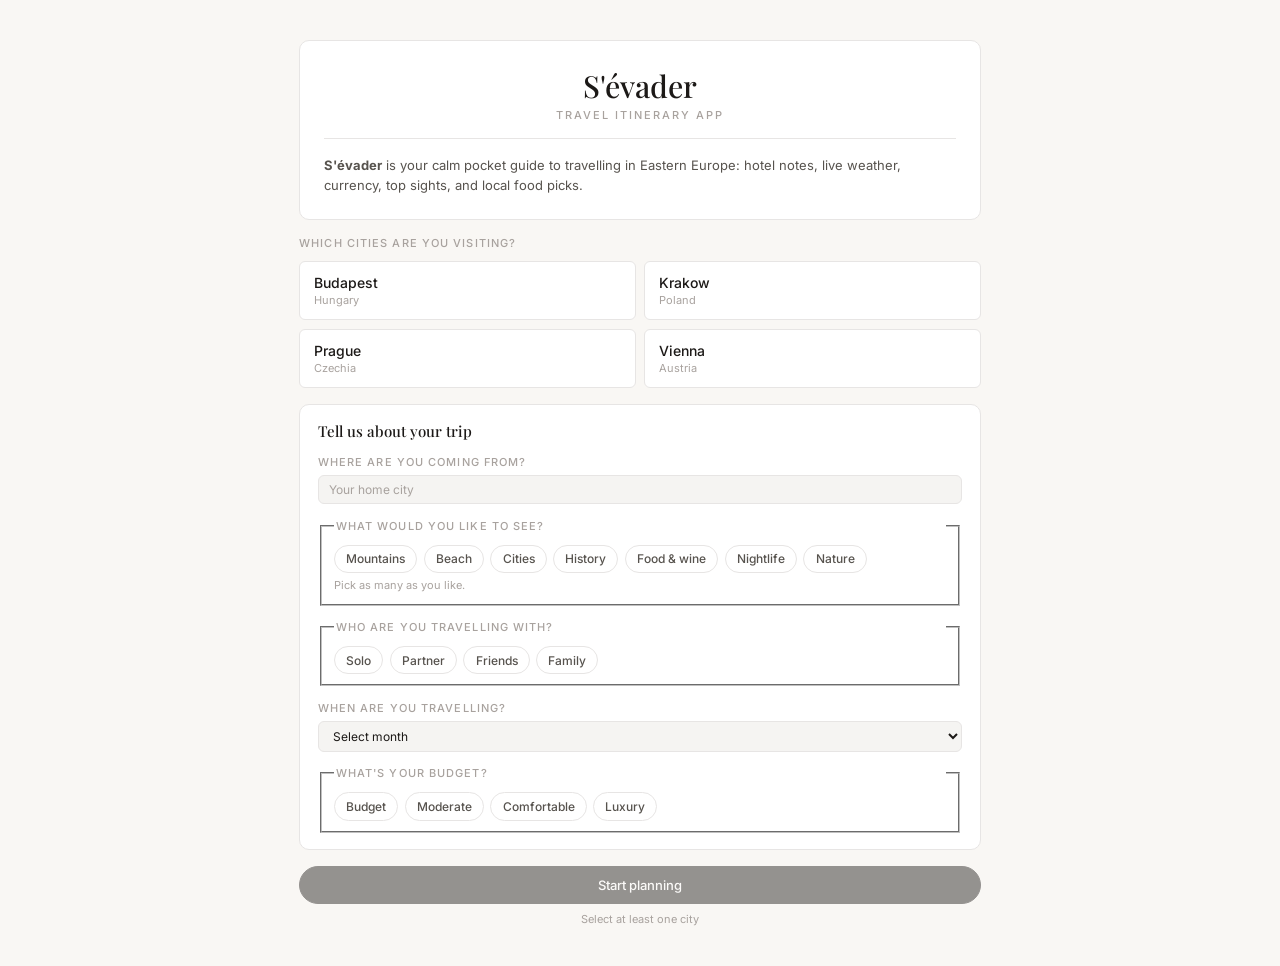
==== commit acdce163: "Update file path" ====
--- a/index.html
+++ b/index.html
@@ -7,7 +7,7 @@
   <link rel="preconnect" href="https://fonts.googleapis.com">
   <link rel="preconnect" href="https://fonts.gstatic.com" crossorigin>
   <link href="https://fonts.googleapis.com/css2?family=Inter:wght@400;500&family=Playfair+Display:ital,wght@0,500;1,400&display=swap" rel="stylesheet">
-  <link rel="stylesheet" href="css/styles.css">
+  <link rel="stylesheet" href="styles.css">
 </head>
 <body>
   <div class="guide-wrap">
@@ -692,10 +692,10 @@
     </div>
   </div>
 
-  <script src="js/data.js"></script>
-  <script src="js/weather.js"></script>
-  <script src="js/hotel.js"></script>
-  <script src="js/landing.js"></script>
-  <script src="js/guide.js"></script>
+  <script src="data.js"></script>
+  <script src="weather.js"></script>
+  <script src="hotel.js"></script>
+  <script src="landing.js"></script>
+  <script src="guide.js"></script>
 </body>
 </html>
--- a/styles.css
+++ b/styles.css
@@ -0,0 +1,1203 @@
+*,
+*::before,
+*::after {
+  box-sizing: border-box;
+}
+
+@keyframes reveal {
+  from {
+    opacity: 0;
+    transform: translateY(7px);
+  }
+  to {
+    opacity: 1;
+    transform: translateY(0);
+  }
+}
+
+.guide-panel {
+  padding: 0 0 2rem 0;
+  animation: reveal .25s ease-out;
+}
+
+@media (max-width: 700px) {
+  .guide-grid {
+    grid-template-columns: 1fr;
+  }
+}
+
+@media (min-width: 901px) {
+  .guide-shell {
+    padding-left: 1.2rem;
+    padding-right: 1.2rem;
+  }
+}
+:root {
+  --font-sans: 'Inter', system-ui, sans-serif;
+  --font-serif: 'Playfair Display', Georgia, serif;
+
+  --color-text-primary: #1c1917;
+  --color-text-secondary: #57534e;
+  --color-text-tertiary: #a8a29e;
+  --color-text-success: #15803d;
+  --color-text-warning: #92400e;
+  --color-text-danger: #b91c1c;
+  --color-text-info: #1d4ed8;
+
+  --color-background-primary: #ffffff;
+  --color-background-secondary: #f5f4f2;
+  --color-background-success: #f0fdf4;
+  --color-background-warning: #fffbeb;
+  --color-background-danger: #fef2f2;
+  --color-background-info: #eff6ff;
+
+  --color-border-secondary: #d6d3d1;
+  --color-border-tertiary: #e7e5e4;
+  --color-border-warning: #fcd34d;
+
+  --border-radius-lg: 10px;
+  --border-radius-md: 6px;
+
+  --bg: var(--color-background-primary);
+  --bg2: var(--color-background-primary);
+  --bg3: var(--color-background-secondary);
+  --card: var(--color-background-primary);
+  --border: var(--color-border-tertiary);
+  --accent: var(--color-text-primary);
+  --accent2: var(--color-text-primary);
+  --calligraphy: #e2a15f;
+  --gold: #d4a843;
+  --blue: #5b9bd5;
+  --green: #6baa7a;
+  --purple: #9b7fc8;
+  --text: var(--color-text-primary);
+  --text2: var(--color-text-secondary);
+  --text3: var(--color-text-tertiary);
+  --red: #d05555;
+}
+
+body {
+  font-family: var(--font-sans);
+  color: var(--color-text-primary);
+  background: #f9f7f4;
+  min-height: 100vh;
+  padding: 2rem 1rem;
+}
+
+.guide-wrap,
+.guide-shell {
+  max-width: 720px;
+  margin: 0 auto;
+}
+
+.guide-shell .topbar {
+  margin: 0 0 1rem;
+  background: var(--color-background-primary);
+  border: 0.5px solid var(--color-border-tertiary);
+  border-radius: var(--border-radius-lg);
+  padding: 1.5rem;
+  display: flex;
+  align-items: flex-end;
+  justify-content: space-between;
+  position: static;
+  z-index: auto;
+  top: auto;
+  border-bottom: 0.5px solid var(--color-border-tertiary);
+}
+
+.guide-shell .topbar-title {
+  font-family: var(--font-serif);
+  font-size: 18px;
+  font-weight: 500;
+  color: var(--color-text-primary);
+  line-height: 1.1;
+}
+
+.guide-shell .topbar-title::before {
+  content: "S'évader - ";
+  font-size: 28px;
+  font-style: italic;
+  color: var(--color-text-secondary);
+  font-weight: 400;
+}
+
+.guide-shell .guide-footer {
+  margin-top: 1.25rem;
+  padding-top: 0.75rem;
+  text-align: center;
+  border-top: 0.5px solid var(--color-border-tertiary);
+}
+
+.guide-shell .guide-footer-about {
+  font-size: 11px;
+  font-weight: 500;
+  color: var(--color-text-tertiary);
+  text-decoration: none;
+  font-family: var(--font-sans);
+  letter-spacing: 0.02em;
+  transition: color .2s;
+}
+
+.guide-shell .guide-footer-about:hover {
+  color: var(--color-text-secondary);
+}
+
+.guide-shell .guide-footer-about:focus-visible {
+  outline: 2px solid var(--color-text-info);
+  outline-offset: 2px;
+}
+
+.guide-shell .menu-btn {
+  display: none;
+}
+
+.guide-title-card,
+.guide-card {
+  background: var(--color-background-primary);
+  border: 0.5px solid var(--color-border-tertiary);
+  border-radius: var(--border-radius-lg);
+  padding: 1rem 1.125rem;
+  margin-bottom: 10px;
+}
+
+.guide-title-card {
+  margin-bottom: 1rem;
+}
+
+.guide-title-card h1 {
+  font-size: 1.2rem;
+  font-weight: 500;
+  color: var(--color-text-primary);
+  line-height: 1.1;
+  margin: 0 0 .35rem;
+  font-family: var(--font-serif);
+}
+
+.guide-title-card p {
+  font-size: 0.82rem;
+  color: var(--color-text-secondary);
+  line-height: 1.6;
+  margin: 0;
+}
+
+.guide-tabs {
+  display: flex;
+  gap: 0;
+  border-bottom: 0.5px solid var(--color-border-tertiary);
+  margin-bottom: 1.25rem;
+  overflow-x: auto;
+  scrollbar-width: none;
+  -ms-overflow-style: none;
+  padding-bottom: 0;
+}
+
+.guide-tabs::-webkit-scrollbar {
+  display: none;
+}
+
+.guide-tabs .tab {
+  border: none;
+  background: transparent;
+  border-bottom: 2px solid transparent;
+  border-radius: 0;
+  padding: 10px 16px;
+  font-size: 13px;
+  font-weight: 500;
+  color: var(--color-text-secondary);
+  cursor: pointer;
+  white-space: nowrap;
+  font-family: var(--font-sans);
+  margin-bottom: -1px;
+  transition: all .2s;
+}
+
+.guide-tabs .tab.active {
+  color: var(--color-text-primary);
+  border-bottom-color: var(--color-text-primary);
+}
+
+.guide-section {
+  display: none;
+}
+
+.guide-section[aria-hidden="false"] {
+  display: block;
+}
+
+.guide-grid {
+  margin-bottom: 10px;
+  gap: 10px;
+  display: grid;
+  grid-template-columns: repeat(2, minmax(0, 1fr));
+}
+
+.guide-grid > .guide-card:first-child {
+  grid-row: span 2;
+}
+
+.guide-card.weather-card {
+  grid-column: 2;
+  grid-row: 1;
+}
+
+.guide-card.currency-card {
+  grid-column: 2;
+  grid-row: 2;
+}
+
+.guide-kicker {
+  font-size: 10px;
+  letter-spacing: 2px;
+  text-transform: uppercase;
+  color: var(--color-text-tertiary);
+  margin-bottom: 0.75rem;
+  font-weight: 500;
+}
+
+.guide-card h3,
+.guide-card h4,
+.guide-card p,
+.guide-card li,
+.guide-card .guide-meta {
+  margin-bottom: 0.4rem;
+  color: var(--color-text-primary);
+}
+
+.guide-card h3 {
+  font-size: 15px;
+  font-weight: 500;
+  color: var(--color-text-primary);
+  margin-bottom: 0.4rem;
+}
+
+.guide-card h4 {
+  font-size: 13px;
+  color: var(--color-text-primary);
+  font-weight: 500;
+}
+
+.guide-meta {
+  color: var(--color-text-secondary);
+  font-size: 13px;
+}
+
+.guide-meta.guide-food-lede {
+  font-size: 12px;
+  line-height: 1.5;
+}
+
+.guide-label,
+.guide-form-title {
+  display: block;
+  font-size: 11px;
+  letter-spacing: .1em;
+  text-transform: uppercase;
+  color: var(--color-text-tertiary);
+  margin: 0 0 .4rem;
+  font-weight: 500;
+}
+
+.guide-label-optional {
+  text-transform: none;
+  letter-spacing: 0;
+  font-weight: 400;
+}
+
+.guide-field,
+.guide-convert-input {
+  width: 100%;
+  box-sizing: border-box;
+  border: 1px solid var(--color-border-tertiary);
+  border-radius: var(--border-radius-md);
+  padding: 6px 10px;
+  background: var(--color-background-secondary);
+  color: var(--color-text-primary);
+  font-family: var(--font-sans);
+  font-size: 12px;
+  margin-bottom: 0.6rem;
+}
+
+.guide-field::placeholder,
+.guide-convert-input::placeholder {
+  color: var(--color-text-tertiary);
+}
+
+.guide-field:focus,
+.guide-convert-input:focus {
+  outline: none;
+  border-color: var(--color-text-primary);
+}
+
+.guide-textarea {
+  min-height: 95px;
+  resize: vertical;
+}
+
+.guide-actions {
+  display: flex;
+  gap: 6px;
+  flex-wrap: wrap;
+  margin: 0.35rem 0 0.4rem;
+}
+
+.guide-btn,
+.guide-btn.save {
+  border: 1px solid var(--color-border-secondary);
+  background: var(--color-background-secondary);
+  color: var(--color-text-secondary);
+  font-family: var(--font-sans);
+  border-radius: 20px;
+  font-size: 11px;
+  font-weight: 500;
+  padding: 3px 9px;
+  cursor: pointer;
+  transition: all .2s;
+  height: auto;
+}
+
+.guide-btn.save {
+  background: var(--color-background-primary);
+  color: var(--text);
+  border-color: var(--color-border-secondary);
+}
+
+.guide-btn:hover {
+  border-color: var(--color-text-primary);
+  color: var(--color-text-primary);
+}
+
+.guide-status {
+  font-size: 12px;
+  color: var(--color-text-secondary);
+  margin: 0;
+  min-height: 16px;
+  line-height: 1.6;
+}
+
+.guide-status.ok {
+  color: var(--color-text-success);
+}
+
+.hotel-map-wrap {
+  margin-top: 1rem;
+  border-radius: var(--border-radius-md);
+  overflow: hidden;
+  border: 1px solid var(--border);
+  aspect-ratio: 16 / 10;
+  background: var(--color-background-secondary);
+}
+
+.hotel-map {
+  display: block;
+  width: 100%;
+  height: 100%;
+  min-height: 180px;
+  border: 0;
+}
+
+.hotel-dates {
+  display: grid;
+  grid-template-columns: 1fr 1fr;
+  gap: 0.65rem;
+  margin-bottom: 0.6rem;
+}
+
+.hotel-dates > div {
+  min-width: 0;
+}
+
+.hotel-dates .guide-label {
+  margin-bottom: 0.35rem;
+}
+
+.hotel-dates .guide-field {
+  margin-bottom: 0;
+}
+
+.guide-field[type="date"] {
+  min-height: 32px;
+  color-scheme: light;
+}
+
+.guide-field[type="date"].is-empty {
+  color: var(--color-text-tertiary);
+}
+
+.guide-field[type="date"]:not(.is-empty) {
+  color: var(--color-text-primary);
+}
+
+.guide-field[type="date"].is-empty::-webkit-datetime-edit,
+.guide-field[type="date"].is-empty::-webkit-datetime-edit-fields-wrapper,
+.guide-field[type="date"].is-empty::-webkit-datetime-edit-text,
+.guide-field[type="date"].is-empty::-webkit-datetime-edit-month-field,
+.guide-field[type="date"].is-empty::-webkit-datetime-edit-day-field,
+.guide-field[type="date"].is-empty::-webkit-datetime-edit-year-field {
+  color: var(--color-text-tertiary);
+}
+
+.guide-field[type="date"]::-webkit-calendar-picker-indicator {
+  cursor: pointer;
+  opacity: 0.65;
+}
+
+.hotel-field-wrap {
+  position: relative;
+}
+
+.hotel-suggestions {
+  position: absolute;
+  z-index: 20;
+  top: calc(100% + 4px);
+  left: 0;
+  right: 0;
+  margin: 0;
+  padding: 0.25rem 0;
+  list-style: none;
+  background: var(--color-background-primary);
+  border: 1px solid var(--border);
+  border-radius: var(--border-radius-md);
+  box-shadow: 0 8px 24px rgba(0, 0, 0, 0.08);
+  max-height: 220px;
+  overflow-y: auto;
+}
+
+.hotel-suggestions:empty {
+  display: none;
+}
+
+.hotel-suggestions li button {
+  display: block;
+  width: 100%;
+  text-align: left;
+  padding: 0.45rem 0.65rem;
+  border: 0;
+  background: transparent;
+  font: inherit;
+  font-size: 12px;
+  line-height: 1.35;
+  color: var(--color-text-primary);
+  cursor: pointer;
+}
+
+.hotel-suggestions li button:hover,
+.hotel-suggestions li button:focus-visible {
+  background: var(--color-background-secondary);
+  outline: none;
+}
+
+.hotel-suggestions .hotel-suggest-name {
+  display: block;
+  font-weight: 500;
+}
+
+.hotel-suggestions .hotel-suggest-addr {
+  display: block;
+  font-size: 11px;
+  color: var(--color-text-tertiary);
+  margin-top: 2px;
+}
+
+.transport-hubs {
+  margin-top: 1rem;
+  padding-top: 1rem;
+  border-top: 1px solid var(--border);
+  display: grid;
+  gap: 0.85rem;
+}
+
+.transport-hub-type {
+  font-size: 11px;
+  color: var(--color-text-tertiary);
+  letter-spacing: 0.5px;
+  text-transform: uppercase;
+  margin-bottom: 0.2rem;
+}
+
+.transport-hub-name {
+  font-size: 13px;
+  font-weight: 500;
+  color: var(--color-text-primary);
+  margin: 0 0 0.35rem;
+  line-height: 1.3;
+}
+
+.guide-sight-list {
+  margin: 0.2rem 0 0 1rem;
+  color: var(--color-text-secondary);
+  line-height: 1.55;
+  font-size: 12px;
+}
+
+.guide-hint {
+  margin-top: 8px;
+  background: var(--color-background-warning);
+  border: 1px dashed var(--color-border-warning);
+  border-radius: 8px;
+  color: var(--color-text-warning);
+  padding: 0.5rem 0.65rem;
+  font-size: 12px;
+  line-height: 1.45;
+}
+
+.guide-convert-result {
+  font-size: 12px;
+  color: var(--color-text-secondary);
+  margin: 0;
+}
+
+.guide-rate-note {
+  color: var(--color-text-tertiary);
+  font-size: 11px;
+  margin-top: 4px;
+}
+
+.guide-converter .guide-label {
+  font-size: 11px;
+  color: var(--color-text-tertiary);
+  letter-spacing: 0.5px;
+  text-transform: uppercase;
+}
+
+.weather-forecast-strip {
+  display: flex;
+  gap: 6px;
+  margin: 0.6rem 0 0.5rem;
+  overflow-x: auto;
+  scrollbar-width: none;
+  padding-bottom: 2px;
+}
+
+.weather-forecast-strip::-webkit-scrollbar { display: none; }
+
+.weather-day {
+  flex: 0 0 auto;
+  display: flex;
+  flex-direction: column;
+  align-items: center;
+  gap: 3px;
+  background: var(--color-background-secondary);
+  border: 0.5px solid var(--color-border-tertiary);
+  border-radius: var(--border-radius-md);
+  padding: 6px 8px;
+  min-width: 46px;
+  text-align: center;
+}
+
+.weather-day.today {
+  background: var(--color-background-info);
+  border-color: var(--blue);
+}
+
+.weather-day-name {
+  font-size: 10px;
+  font-weight: 500;
+  color: var(--color-text-tertiary);
+  text-transform: uppercase;
+  letter-spacing: 0.5px;
+}
+
+.weather-day.today .weather-day-name {
+  color: var(--color-text-info);
+}
+
+.weather-day-icon {
+  font-size: 18px;
+  line-height: 1;
+}
+
+.weather-day-high {
+  font-size: 12px;
+  font-weight: 500;
+  color: var(--color-text-primary);
+}
+
+.weather-day-low {
+  font-size: 11px;
+  color: var(--color-text-tertiary);
+}
+
+.weather-loading {
+  font-size: 12px;
+  color: var(--color-text-tertiary);
+  padding: 0.4rem 0;
+}
+
+.weather-live-label {
+  font-size: 10px;
+  color: var(--color-text-tertiary);
+  margin-top: 2px;
+  letter-spacing: 0.3px;
+}
+
+.weather-live-label .dot {
+  display: inline-block;
+  width: 6px;
+  height: 6px;
+  border-radius: 50%;
+  background: var(--green);
+  margin-right: 3px;
+  vertical-align: middle;
+}
+
+.weather-month-summary {
+  margin-top: 0.65rem;
+  padding-top: 0.65rem;
+  border-top: 0.5px solid var(--color-border-tertiary);
+  font-size: 12px;
+  color: var(--color-text-secondary);
+  line-height: 1.45;
+}
+
+.weather-month-summary.weather-month-hint {
+  font-size: 11px;
+  color: var(--color-text-tertiary);
+  margin-bottom: 0;
+}
+
+.weather-month-summary.weather-month-loading {
+  font-size: 11px;
+  color: var(--color-text-tertiary);
+}
+
+.weather-month-head {
+  display: flex;
+  align-items: flex-start;
+  gap: 0.5rem;
+}
+
+.weather-month-icon {
+  font-size: 1.35rem;
+  line-height: 1;
+  flex-shrink: 0;
+}
+
+.weather-month-body {
+  min-width: 0;
+  flex: 1;
+}
+
+.weather-month-title {
+  font-size: 11px;
+  font-weight: 600;
+  letter-spacing: 0.04em;
+  text-transform: uppercase;
+  color: var(--color-text-tertiary);
+  margin-bottom: 0.2rem;
+}
+
+.weather-month-temps {
+  font-size: 12px;
+  color: var(--color-text-primary);
+  margin-bottom: 0.15rem;
+}
+
+.weather-month-temps strong {
+  font-weight: 600;
+}
+
+.weather-month-note {
+  font-size: 10px;
+  color: var(--color-text-tertiary);
+  letter-spacing: 0.02em;
+}
+
+.guide-table-wrap {
+  overflow-x: auto;
+  margin-top: 0.5rem;
+}
+
+.guide-forms {
+  width: 100%;
+  border-collapse: collapse;
+  font-size: 13px;
+}
+
+.guide-forms th,
+.guide-forms td {
+  text-align: left;
+  border-bottom: 0.5px solid var(--color-border-tertiary);
+  padding: 8px 10px;
+  color: var(--color-text-secondary);
+  font-size: 12px;
+  line-height: 1.4;
+}
+
+.guide-forms th {
+  color: var(--color-text-tertiary);
+  font-weight: 500;
+  border-bottom-color: var(--color-border-tertiary);
+  background: var(--color-background-secondary);
+}
+
+.guide-forms td:first-child {
+  color: var(--color-text-primary);
+  width: 65%;
+  font-weight: 500;
+}
+
+.guide-forms tr:first-child th,
+.guide-forms tr:first-child td {
+  border-top: none;
+}
+
+.sight-picks {
+  display: grid;
+  grid-template-columns: repeat(2, 1fr);
+  gap: 0.75rem 0.65rem;
+  margin-bottom: 1rem;
+}
+
+.sight-pick {
+  display: flex;
+  flex-direction: column;
+  min-width: 0;
+}
+
+.sight-pick-img {
+  width: 100%;
+  aspect-ratio: 16 / 9;
+  border-radius: var(--border-radius-md);
+  border: 0.5px solid var(--color-border-tertiary);
+  margin-bottom: 0.45rem;
+  flex-shrink: 0;
+}
+
+.sight-pick-img--placeholder {
+  background: linear-gradient(135deg, var(--color-background-secondary) 0%, #ebe8e4 50%, var(--color-background-secondary) 100%);
+  display: flex;
+  align-items: center;
+  justify-content: center;
+  color: var(--color-text-tertiary);
+  font-size: 10px;
+  font-weight: 500;
+  letter-spacing: 0.12em;
+  text-transform: uppercase;
+}
+
+.sight-pick-name {
+  font-size: 13px;
+  font-weight: 500;
+  color: var(--color-text-primary);
+  margin: 0 0 0.25rem;
+  line-height: 1.25;
+}
+
+.sight-pick-desc {
+  font-size: 12px;
+  color: var(--color-text-secondary);
+  line-height: 1.45;
+  margin: 0 0 0.35rem;
+}
+
+.sight-pick-maps {
+  font-size: 11px;
+  font-weight: 500;
+  color: var(--color-text-info);
+  text-decoration: none;
+  align-self: flex-start;
+  border-bottom: 1px solid transparent;
+  transition: color .15s, border-color .15s;
+}
+
+.sight-pick-maps:hover {
+  color: #1e40af;
+  border-bottom-color: rgba(30, 64, 175, 0.35);
+}
+
+.sight-pick-maps:focus-visible {
+  outline: 2px solid var(--color-text-info);
+  outline-offset: 2px;
+}
+
+.food-picks {
+  display: grid;
+  grid-template-columns: repeat(3, 1fr);
+  gap: 0.7rem 0.55rem;
+  margin-top: 0.35rem;
+}
+
+.food-pick {
+  display: flex;
+  flex-direction: column;
+  min-width: 0;
+}
+
+.food-pick-img {
+  width: 100%;
+  aspect-ratio: 16 / 9;
+  border-radius: var(--border-radius-md);
+  border: 0.5px solid var(--color-border-tertiary);
+  margin-bottom: 0.4rem;
+  flex-shrink: 0;
+}
+
+.food-pick-img--placeholder {
+  background: linear-gradient(125deg, #f0ebe4 0%, #e8e0d6 45%, #f2ede6 100%);
+  display: flex;
+  align-items: center;
+  justify-content: center;
+  color: var(--color-text-tertiary);
+  font-size: 9px;
+  font-weight: 500;
+  letter-spacing: 0.1em;
+  text-transform: uppercase;
+}
+
+.food-pick-name {
+  font-size: 12px;
+  font-weight: 500;
+  color: var(--color-text-primary);
+  margin: 0 0 0.2rem;
+  line-height: 1.2;
+}
+
+.food-pick-desc {
+  font-size: 11px;
+  color: var(--color-text-secondary);
+  line-height: 1.35;
+  margin: 0;
+}
+
+@media (max-width: 700px) {
+  .guide-wrap,
+  .guide-shell {
+    width: min(100%, 720px);
+  }
+
+  .guide-wrap {
+    padding: 0;
+  }
+
+  .guide-shell .topbar {
+    padding: 0.75rem 1rem;
+    border-bottom: 0.5px solid var(--color-border-tertiary);
+    margin-bottom: 0.85rem;
+    border-radius: 10px;
+  }
+
+  .guide-shell .topbar-title {
+    font-size: 18px;
+  }
+
+  .guide-shell .topbar-title::before {
+    font-size: 22px;
+  }
+
+  .guide-grid {
+    grid-template-columns: 1fr;
+  }
+
+  .guide-card.weather-card,
+  .guide-card.currency-card {
+    grid-column: auto;
+    grid-row: auto;
+  }
+
+  .guide-grid > .guide-card:first-child {
+    grid-row: auto;
+  }
+
+  .guide-shell .menu-btn {
+    display: none;
+  }
+}
+
+.app-view.hidden {
+  display: none;
+}
+
+.landing-view {
+  animation: reveal 0.3s ease-out;
+}
+
+.landing-hero {
+  background: var(--color-background-primary);
+  border: 0.5px solid var(--color-border-tertiary);
+  border-radius: var(--border-radius-lg);
+  padding: 1.75rem 1.5rem 1.5rem;
+  text-align: center;
+  margin-bottom: 1rem;
+}
+
+.landing-brand {
+  font-family: var(--font-serif);
+  font-size: clamp(1.6rem, 5vw, 1.9rem);
+  font-weight: 500;
+  margin: 0 0 0.25rem;
+  line-height: 1.15;
+}
+
+.landing-tagline {
+  font-size: 11px;
+  letter-spacing: 0.18em;
+  text-transform: uppercase;
+  color: var(--color-text-tertiary);
+  font-weight: 500;
+  margin: 0 0 1rem;
+}
+
+.landing-lead {
+  font-size: 13px;
+  line-height: 1.55;
+  color: var(--color-text-secondary);
+  margin: 0;
+  text-align: left;
+  border-top: 0.5px solid var(--color-border-tertiary);
+  padding-top: 1rem;
+}
+
+.landing-section-title {
+  font-size: 11px;
+  letter-spacing: 0.1em;
+  text-transform: uppercase;
+  color: var(--color-text-tertiary);
+  font-weight: 500;
+  margin: 0 0 0.65rem;
+}
+
+.landing-city-grid {
+  display: grid;
+  grid-template-columns: 1fr 1fr;
+  gap: 0.55rem;
+  margin-bottom: 1rem;
+}
+
+.landing-city-card {
+  text-align: left;
+  padding: 0.75rem 0.85rem;
+  border: 1px solid var(--color-border-tertiary);
+  border-radius: var(--border-radius-md);
+  background: var(--color-background-primary);
+  cursor: pointer;
+  font-family: var(--font-sans);
+  transition: border-color 0.15s, background 0.15s, box-shadow 0.15s;
+}
+
+.landing-city-card:hover {
+  border-color: var(--color-border-secondary);
+}
+
+.landing-city-card.selected {
+  border-color: var(--color-text-primary);
+  background: var(--color-background-secondary);
+  box-shadow: 0 0 0 1px var(--color-text-primary);
+}
+
+.landing-city-card:focus-visible {
+  outline: 2px solid var(--color-text-info);
+  outline-offset: 2px;
+}
+
+.landing-city-name {
+  display: block;
+  font-size: 14px;
+  font-weight: 500;
+  color: var(--color-text-primary);
+  margin-bottom: 0.15rem;
+}
+
+.landing-city-country {
+  display: block;
+  font-size: 11px;
+  color: var(--color-text-tertiary);
+}
+
+.landing-survey {
+  background: var(--color-background-primary);
+  border: 0.5px solid var(--color-border-tertiary);
+  border-radius: var(--border-radius-lg);
+  padding: 1rem 1.1rem;
+  margin-bottom: 1rem;
+}
+
+.landing-survey-heading {
+  font-family: var(--font-serif);
+  font-size: 15px;
+  font-weight: 500;
+  margin: 0 0 0.85rem;
+  color: var(--color-text-primary);
+}
+
+.survey-field {
+  margin-bottom: 0.9rem;
+}
+
+.survey-field:last-child {
+  margin-bottom: 0;
+}
+
+.survey-field .guide-label {
+  margin-bottom: 0.4rem;
+}
+
+.survey-origin-wrap {
+  position: relative;
+}
+
+.survey-origin-wrap .guide-field {
+  margin-bottom: 0;
+}
+
+.survey-chip-grid {
+  display: flex;
+  flex-wrap: wrap;
+  gap: 0.4rem;
+}
+
+.survey-chip {
+  font-family: var(--font-sans);
+  font-size: 12px;
+  font-weight: 500;
+  color: var(--color-text-secondary);
+  background: var(--color-background-primary);
+  border: 1px solid var(--color-border-tertiary);
+  border-radius: 20px;
+  padding: 0.35rem 0.7rem;
+  cursor: pointer;
+  transition: border-color 0.15s, background 0.15s, color 0.15s, box-shadow 0.15s;
+}
+
+.survey-chip:hover {
+  border-color: var(--color-border-secondary);
+  color: var(--color-text-primary);
+}
+
+.survey-chip.selected {
+  border-color: var(--color-text-primary);
+  background: var(--color-background-secondary);
+  color: var(--color-text-primary);
+  box-shadow: 0 0 0 1px var(--color-text-primary);
+}
+
+.survey-chip:focus-visible {
+  outline: 2px solid var(--color-text-info);
+  outline-offset: 2px;
+}
+
+.survey-hint {
+  font-size: 11px;
+  color: var(--color-text-tertiary);
+  margin: 0.35rem 0 0;
+  line-height: 1.4;
+}
+
+.survey-field fieldset {
+  border: none;
+  margin: 0;
+  padding: 0;
+  min-width: 0;
+}
+
+.survey-field legend.guide-label {
+  display: block;
+  width: 100%;
+  float: none;
+}
+
+.survey-field .guide-field {
+  margin-bottom: 0;
+}
+
+.inspiration-grid {
+  display: grid;
+  grid-template-columns: 1fr 1fr;
+  gap: 0.55rem;
+  margin-bottom: 1.25rem;
+}
+
+.inspiration-card {
+  background: var(--color-background-primary);
+  border: 0.5px solid var(--color-border-tertiary);
+  border-radius: var(--border-radius-md);
+  padding: 0.7rem 0.8rem;
+}
+
+.inspiration-card-title {
+  font-size: 12px;
+  font-weight: 500;
+  color: var(--color-text-primary);
+  margin: 0 0 0.25rem;
+  line-height: 1.3;
+}
+
+.inspiration-card-desc {
+  font-size: 11px;
+  color: var(--color-text-secondary);
+  line-height: 1.45;
+  margin: 0;
+}
+
+.landing-cta-wrap {
+  text-align: center;
+}
+
+.landing-btn-primary {
+  width: 100%;
+  border: 1px solid var(--color-text-primary);
+  background: var(--color-text-primary);
+  color: var(--color-background-primary);
+  font-family: var(--font-sans);
+  font-size: 13px;
+  font-weight: 500;
+  padding: 0.65rem 1rem;
+  border-radius: 24px;
+  cursor: pointer;
+  transition: opacity 0.15s;
+}
+
+.landing-btn-primary:hover:not(:disabled) {
+  opacity: 0.9;
+}
+
+.landing-btn-primary:disabled {
+  opacity: 0.45;
+  cursor: not-allowed;
+}
+
+.landing-hint {
+  font-size: 11px;
+  color: var(--color-text-tertiary);
+  margin: 0.5rem 0 0;
+}
+
+.topbar-trip {
+  font-size: 12px;
+  color: var(--color-text-tertiary);
+  margin: 0.35rem 0 0;
+  font-weight: 400;
+  font-family: var(--font-sans);
+  letter-spacing: 0.02em;
+}
+
+.guide-footer-links {
+  display: flex;
+  justify-content: center;
+  gap: 1rem;
+  flex-wrap: wrap;
+}
+
+.guide-footer-change {
+  font-size: 11px;
+  font-weight: 500;
+  color: var(--color-text-tertiary);
+  background: none;
+  border: none;
+  padding: 0;
+  cursor: pointer;
+  font-family: var(--font-sans);
+  letter-spacing: 0.02em;
+  transition: color 0.2s;
+}
+
+.guide-footer-change:hover {
+  color: var(--color-text-secondary);
+}
+
+.guide-tabs .tab.is-hidden {
+  display: none;
+}
+
+.guide-section.is-hidden {
+  display: none !important;
+}
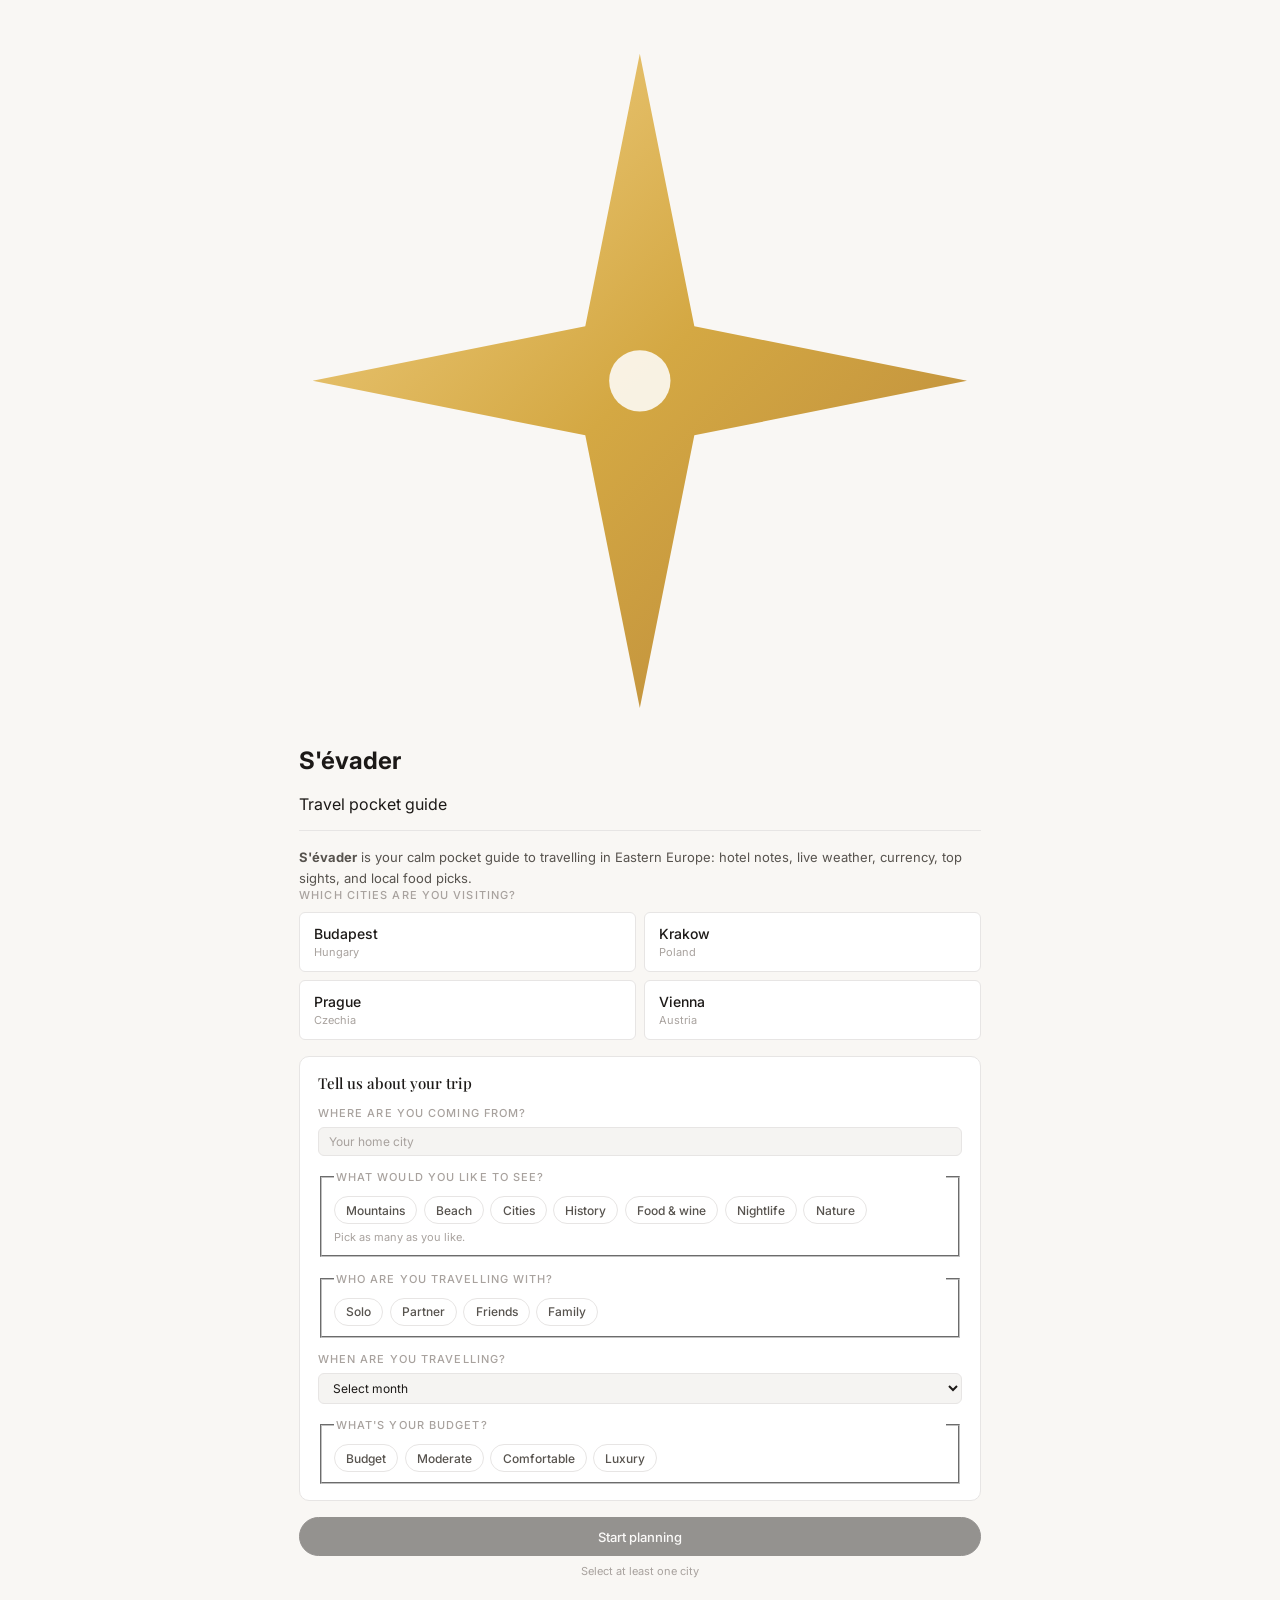
==== commit 4c840f99: "Refactored index.html" ====
--- a/index.html
+++ b/index.html
@@ -1,701 +1,1880 @@
-<!DOCTYPE html>
+<!doctype html>
 <html lang="en">
-<head>
-  <meta charset="UTF-8">
-  <meta name="viewport" content="width=device-width, initial-scale=1.0">
-  <title>Eastern Europe Guide</title>
-  <link rel="preconnect" href="https://fonts.googleapis.com">
-  <link rel="preconnect" href="https://fonts.gstatic.com" crossorigin>
-  <link href="https://fonts.googleapis.com/css2?family=Inter:wght@400;500&family=Playfair+Display:ital,wght@0,500;1,400&display=swap" rel="stylesheet">
-  <link rel="stylesheet" href="styles.css">
-</head>
-<body>
-  <div class="guide-wrap">
-    <div class="guide-shell">
-      <section id="landing-view" class="landing-view app-view" aria-label="Trip setup">
-        <header class="landing-hero">
-          <h1 class="landing-brand">S'évader</h1>
-          <p class="landing-tagline">Travel itinerary app</p>
-          <p class="landing-lead"><strong>S'évader</strong> is your calm pocket guide to travelling in Eastern Europe: hotel notes, live weather, currency, top sights, and local food picks.</p>
-        </header>
-
-        <p class="landing-section-title">Which cities are you visiting?</p>
-        <div class="landing-city-grid" id="landing-city-grid" role="group" aria-label="Select cities">
-          <button type="button" class="landing-city-card" data-city="budapest" aria-pressed="false">
-            <span class="landing-city-name">Budapest</span>
-            <span class="landing-city-country">Hungary</span>
-          </button>
-          <button type="button" class="landing-city-card" data-city="krakow" aria-pressed="false">
-            <span class="landing-city-name">Krakow</span>
-            <span class="landing-city-country">Poland</span>
-          </button>
-          <button type="button" class="landing-city-card" data-city="prague" aria-pressed="false">
-            <span class="landing-city-name">Prague</span>
-            <span class="landing-city-country">Czechia</span>
-          </button>
-          <button type="button" class="landing-city-card" data-city="vienna" aria-pressed="false">
-            <span class="landing-city-name">Vienna</span>
-            <span class="landing-city-country">Austria</span>
-          </button>
-        </div>
-
-        <form class="landing-survey" id="trip-survey" aria-label="Trip preferences survey" novalidate>
-          <h2 class="landing-survey-heading">Tell us about your trip</h2>
-
-          <div class="survey-field">
-            <label class="guide-label" for="trip-origin">Where are you coming from?</label>
-            <div class="survey-origin-wrap">
-              <input class="guide-field" id="trip-origin" name="origin" type="text" placeholder="Your home city" autocomplete="off">
-              <ul class="hotel-suggestions" id="origin-suggest" role="listbox" aria-label="City suggestions"></ul>
+  <head>
+    <meta charset="UTF-8" />
+    <meta name="viewport" content="width=device-width, initial-scale=1.0" />
+    <title>Eastern Europe Guide</title>
+    <link rel="preconnect" href="https://fonts.googleapis.com" />
+    <link rel="preconnect" href="https://fonts.gstatic.com" crossorigin />
+    <link
+      href="https://fonts.googleapis.com/css2?family=Inter:wght@400;500&family=Playfair+Display:ital,wght@0,500;1,400&display=swap"
+      rel="stylesheet"
+    />
+    <link rel="stylesheet" href="styles.css" />
+  </head>
+  <body>
+    <div class="guide-wrap">
+      <div class="guide-shell">
+        <section
+          id="landing-view"
+          class="landing-view app-view"
+          aria-label="Trip setup"
+        >
+          <header class="brand-hero brand-hero--landing">
+            <div class="brand-hero-glow" aria-hidden="true"></div>
+            <span class="brand-compass" aria-hidden="true">
+              <svg
+                viewBox="0 0 100 100"
+                fill="none"
+                xmlns="http://www.w3.org/2000/svg"
+              >
+                <path
+                  d="M50 2 L58 42 L98 50 L58 58 L50 98 L42 58 L2 50 L42 42 Z"
+                  fill="url(#starGradLanding)"
+                />
+                <circle cx="50" cy="50" r="4.5" fill="#fff" opacity="0.85" />
+                <defs>
+                  <linearGradient
+                    id="starGradLanding"
+                    x1="2"
+                    y1="2"
+                    x2="98"
+                    y2="98"
+                    gradientUnits="userSpaceOnUse"
+                  >
+                    <stop offset="0" stop-color="#f3d38a" />
+                    <stop offset="0.5" stop-color="#d4a843" />
+                    <stop offset="1" stop-color="#b8863a" />
+                  </linearGradient>
+                </defs>
+              </svg>
+            </span>
+            <h1 class="brand-wordmark">S'évader</h1>
+            <p class="brand-tagline">Travel pocket guide</p>
+          </header>
+
+          <p class="landing-lead">
+            <strong>S'évader</strong> is your calm pocket guide to travelling in
+            Eastern Europe: hotel notes, live weather, currency, top sights, and
+            local food picks.
+          </p>
+
+          <p class="landing-section-title">Which cities are you visiting?</p>
+          <div
+            class="landing-city-grid"
+            id="landing-city-grid"
+            role="group"
+            aria-label="Select cities"
+          >
+            <button
+              type="button"
+              class="landing-city-card"
+              data-city="budapest"
+              aria-pressed="false"
+            >
+              <span class="landing-city-name">Budapest</span>
+              <span class="landing-city-country">Hungary</span>
+            </button>
+            <button
+              type="button"
+              class="landing-city-card"
+              data-city="krakow"
+              aria-pressed="false"
+            >
+              <span class="landing-city-name">Krakow</span>
+              <span class="landing-city-country">Poland</span>
+            </button>
+            <button
+              type="button"
+              class="landing-city-card"
+              data-city="prague"
+              aria-pressed="false"
+            >
+              <span class="landing-city-name">Prague</span>
+              <span class="landing-city-country">Czechia</span>
+            </button>
+            <button
+              type="button"
+              class="landing-city-card"
+              data-city="vienna"
+              aria-pressed="false"
+            >
+              <span class="landing-city-name">Vienna</span>
+              <span class="landing-city-country">Austria</span>
+            </button>
+          </div>
+
+          <form
+            class="landing-survey"
+            id="trip-survey"
+            aria-label="Trip preferences survey"
+            novalidate
+          >
+            <h2 class="landing-survey-heading">Tell us about your trip</h2>
+
+            <div class="survey-field">
+              <label class="guide-label" for="trip-origin"
+                >Where are you coming from?</label
+              >
+              <div class="survey-origin-wrap">
+                <input
+                  class="guide-field"
+                  id="trip-origin"
+                  name="origin"
+                  type="text"
+                  placeholder="Your home city"
+                  autocomplete="off"
+                />
+                <ul
+                  class="hotel-suggestions"
+                  id="origin-suggest"
+                  role="listbox"
+                  aria-label="City suggestions"
+                ></ul>
+              </div>
             </div>
+
+            <fieldset class="survey-field">
+              <legend class="guide-label">What would you like to see?</legend>
+              <div
+                class="survey-chip-grid"
+                id="survey-interests"
+                role="group"
+                aria-label="Trip interests"
+              >
+                <button
+                  type="button"
+                  class="survey-chip"
+                  data-survey="interest"
+                  data-value="mountains"
+                  aria-pressed="false"
+                >
+                  Mountains
+                </button>
+                <button
+                  type="button"
+                  class="survey-chip"
+                  data-survey="interest"
+                  data-value="beach"
+                  aria-pressed="false"
+                >
+                  Beach
+                </button>
+                <button
+                  type="button"
+                  class="survey-chip"
+                  data-survey="interest"
+                  data-value="cities"
+                  aria-pressed="false"
+                >
+                  Cities
+                </button>
+                <button
+                  type="button"
+                  class="survey-chip"
+                  data-survey="interest"
+                  data-value="history"
+                  aria-pressed="false"
+                >
+                  History
+                </button>
+                <button
+                  type="button"
+                  class="survey-chip"
+                  data-survey="interest"
+                  data-value="food"
+                  aria-pressed="false"
+                >
+                  Food &amp; wine
+                </button>
+                <button
+                  type="button"
+                  class="survey-chip"
+                  data-survey="interest"
+                  data-value="nightlife"
+                  aria-pressed="false"
+                >
+                  Nightlife
+                </button>
+                <button
+                  type="button"
+                  class="survey-chip"
+                  data-survey="interest"
+                  data-value="nature"
+                  aria-pressed="false"
+                >
+                  Nature
+                </button>
+              </div>
+              <p class="survey-hint">Pick as many as you like.</p>
+            </fieldset>
+
+            <fieldset class="survey-field">
+              <legend class="guide-label">Who are you travelling with?</legend>
+              <div
+                class="survey-chip-grid"
+                id="survey-companions"
+                role="radiogroup"
+                aria-label="Travel companions"
+              >
+                <button
+                  type="button"
+                  class="survey-chip"
+                  data-survey="companions"
+                  data-value="solo"
+                  aria-pressed="false"
+                >
+                  Solo
+                </button>
+                <button
+                  type="button"
+                  class="survey-chip"
+                  data-survey="companions"
+                  data-value="partner"
+                  aria-pressed="false"
+                >
+                  Partner
+                </button>
+                <button
+                  type="button"
+                  class="survey-chip"
+                  data-survey="companions"
+                  data-value="friends"
+                  aria-pressed="false"
+                >
+                  Friends
+                </button>
+                <button
+                  type="button"
+                  class="survey-chip"
+                  data-survey="companions"
+                  data-value="family"
+                  aria-pressed="false"
+                >
+                  Family
+                </button>
+              </div>
+            </fieldset>
+
+            <div class="survey-field">
+              <label class="guide-label" for="trip-month"
+                >When are you travelling?</label
+              >
+              <select class="guide-field" id="trip-month" name="travelMonth">
+                <option value="">Select month</option>
+                <option value="january">January</option>
+                <option value="february">February</option>
+                <option value="march">March</option>
+                <option value="april">April</option>
+                <option value="may">May</option>
+                <option value="june">June</option>
+                <option value="july">July</option>
+                <option value="august">August</option>
+                <option value="september">September</option>
+                <option value="october">October</option>
+                <option value="november">November</option>
+                <option value="december">December</option>
+              </select>
+            </div>
+
+            <fieldset class="survey-field">
+              <legend class="guide-label">What's your budget?</legend>
+              <div
+                class="survey-chip-grid"
+                id="survey-budget"
+                role="radiogroup"
+                aria-label="Trip budget"
+              >
+                <button
+                  type="button"
+                  class="survey-chip"
+                  data-survey="budget"
+                  data-value="budget"
+                  aria-pressed="false"
+                >
+                  Budget
+                </button>
+                <button
+                  type="button"
+                  class="survey-chip"
+                  data-survey="budget"
+                  data-value="moderate"
+                  aria-pressed="false"
+                >
+                  Moderate
+                </button>
+                <button
+                  type="button"
+                  class="survey-chip"
+                  data-survey="budget"
+                  data-value="comfortable"
+                  aria-pressed="false"
+                >
+                  Comfortable
+                </button>
+                <button
+                  type="button"
+                  class="survey-chip"
+                  data-survey="budget"
+                  data-value="luxury"
+                  aria-pressed="false"
+                >
+                  Luxury
+                </button>
+              </div>
+            </fieldset>
+          </form>
+
+          <div class="landing-cta-wrap">
+            <button
+              type="button"
+              class="landing-btn-primary"
+              id="landing-start"
+              disabled
+            >
+              Start planning
+            </button>
+            <p class="landing-hint" id="landing-hint">
+              Select at least one city
+            </p>
           </div>
-
-          <fieldset class="survey-field">
-            <legend class="guide-label">What would you like to see?</legend>
-            <div class="survey-chip-grid" id="survey-interests" role="group" aria-label="Trip interests">
-              <button type="button" class="survey-chip" data-survey="interest" data-value="mountains" aria-pressed="false">Mountains</button>
-              <button type="button" class="survey-chip" data-survey="interest" data-value="beach" aria-pressed="false">Beach</button>
-              <button type="button" class="survey-chip" data-survey="interest" data-value="cities" aria-pressed="false">Cities</button>
-              <button type="button" class="survey-chip" data-survey="interest" data-value="history" aria-pressed="false">History</button>
-              <button type="button" class="survey-chip" data-survey="interest" data-value="food" aria-pressed="false">Food &amp; wine</button>
-              <button type="button" class="survey-chip" data-survey="interest" data-value="nightlife" aria-pressed="false">Nightlife</button>
-              <button type="button" class="survey-chip" data-survey="interest" data-value="nature" aria-pressed="false">Nature</button>
-            </div>
-            <p class="survey-hint">Pick as many as you like.</p>
-          </fieldset>
-
-          <fieldset class="survey-field">
-            <legend class="guide-label">Who are you travelling with?</legend>
-            <div class="survey-chip-grid" id="survey-companions" role="radiogroup" aria-label="Travel companions">
-              <button type="button" class="survey-chip" data-survey="companions" data-value="solo" aria-pressed="false">Solo</button>
-              <button type="button" class="survey-chip" data-survey="companions" data-value="partner" aria-pressed="false">Partner</button>
-              <button type="button" class="survey-chip" data-survey="companions" data-value="friends" aria-pressed="false">Friends</button>
-              <button type="button" class="survey-chip" data-survey="companions" data-value="family" aria-pressed="false">Family</button>
-            </div>
-          </fieldset>
-
-          <div class="survey-field">
-            <label class="guide-label" for="trip-month">When are you travelling?</label>
-            <select class="guide-field" id="trip-month" name="travelMonth">
-              <option value="">Select month</option>
-              <option value="january">January</option>
-              <option value="february">February</option>
-              <option value="march">March</option>
-              <option value="april">April</option>
-              <option value="may">May</option>
-              <option value="june">June</option>
-              <option value="july">July</option>
-              <option value="august">August</option>
-              <option value="september">September</option>
-              <option value="october">October</option>
-              <option value="november">November</option>
-              <option value="december">December</option>
-            </select>
-          </div>
-
-          <fieldset class="survey-field">
-            <legend class="guide-label">What's your budget?</legend>
-            <div class="survey-chip-grid" id="survey-budget" role="radiogroup" aria-label="Trip budget">
-              <button type="button" class="survey-chip" data-survey="budget" data-value="budget" aria-pressed="false">Budget</button>
-              <button type="button" class="survey-chip" data-survey="budget" data-value="moderate" aria-pressed="false">Moderate</button>
-              <button type="button" class="survey-chip" data-survey="budget" data-value="comfortable" aria-pressed="false">Comfortable</button>
-              <button type="button" class="survey-chip" data-survey="budget" data-value="luxury" aria-pressed="false">Luxury</button>
-            </div>
-          </fieldset>
-        </form>
-
-        <div class="landing-cta-wrap">
-          <button type="button" class="landing-btn-primary" id="landing-start" disabled>Start planning</button>
-          <p class="landing-hint" id="landing-hint">Select at least one city</p>
-        </div>
-      </section>
-
-      <section id="guide-view" class="guide-view app-view hidden" aria-label="Trip guide">
-      <div class="topbar">
-        <button class="menu-btn" type="button" aria-hidden="true" tabindex="-1">☰ Menu</button>
-        <div>
-          <div class="topbar-title">your guide to Eastern Europe</div>
-          <p class="topbar-trip" id="topbar-trip"></p>
-        </div>
-      </div>
-
-      <div class="content">
-        <!-- <section class="guide-title-card">
+        </section>
+
+        <section
+          id="guide-view"
+          class="guide-view app-view hidden"
+          aria-label="Trip guide"
+        >
+          <a
+            class="topbar brand-hero brand-hero--compact"
+            id="guide-topbar"
+            href="about.html"
+            aria-label="About S'évader"
+          >
+            <div class="brand-hero-glow" aria-hidden="true"></div>
+            <span class="brand-compass" aria-hidden="true">
+              <svg
+                viewBox="0 0 100 100"
+                fill="none"
+                xmlns="http://www.w3.org/2000/svg"
+              >
+                <path
+                  d="M50 2 L58 42 L98 50 L58 58 L50 98 L42 58 L2 50 L42 42 Z"
+                  fill="url(#starGradTopbar)"
+                />
+                <circle cx="50" cy="50" r="4.5" fill="#fff" opacity="0.85" />
+                <defs>
+                  <linearGradient
+                    id="starGradTopbar"
+                    x1="2"
+                    y1="2"
+                    x2="98"
+                    y2="98"
+                    gradientUnits="userSpaceOnUse"
+                  >
+                    <stop offset="0" stop-color="#f3d38a" />
+                    <stop offset="0.5" stop-color="#d4a843" />
+                    <stop offset="1" stop-color="#b8863a" />
+                  </linearGradient>
+                </defs>
+              </svg>
+            </span>
+            <span class="brand-wordmark">S'évader</span>
+            <span class="brand-tagline">Your pocket guide to travel</span>
+          </a>
+
+          <div class="content">
+            <!-- <section class="guide-title-card">
           <h1>Trip Guide • Budapest, Krakow, Prague, Vienna</h1>
           <p>Mobile-first itinerary notes with planning blocks, entrance fee lists, weather snapshot for August 2026, and local currency per city.</p>
         </section> -->
 
-        <nav class="guide-tabs" role="tablist" aria-label="City tabs">
-          <div class="tab active" role="tab" aria-selected="true" id="tab-budapest" data-city="budapest">Budapest</div>
-          <div class="tab" role="tab" aria-selected="false" id="tab-krakow" data-city="krakow">Krakow</div>
-          <div class="tab" role="tab" aria-selected="false" id="tab-prague" data-city="prague">Prague</div>
-          <div class="tab" role="tab" aria-selected="false" id="tab-vienna" data-city="vienna">Vienna</div>
-        </nav>
-
-        <main class="guide-panel">
-          <section class="guide-section" id="budapest" data-city="budapest" aria-hidden="false">
-            <div class="guide-grid">
-              <div class="guide-card">
-                <div class="guide-kicker">Hotel</div>
-                <label class="guide-label" for="hotelName-budapest">Hotel name</label>
-                <div class="hotel-field-wrap">
-                  <input class="guide-field plan-field hotel-name-field" id="hotelName-budapest" data-city="budapest" data-field="hotelName" type="text" placeholder="Danubia Hotel Budapest" autocomplete="off">
-                  <ul class="hotel-suggestions" id="hotelSuggest-budapest" role="listbox" aria-label="Hotel suggestions"></ul>
+            <div class="guide-tabs-row">
+              <button
+                type="button"
+                class="guide-footer-change"
+                id="change-cities"
+              >
+                Change cities
+              </button>
+            </div>
+
+            <nav class="guide-tabs" role="tablist" aria-label="City tabs">
+              <div
+                class="tab active"
+                role="tab"
+                aria-selected="true"
+                id="tab-budapest"
+                data-city="budapest"
+              >
+                Budapest
+              </div>
+              <div
+                class="tab"
+                role="tab"
+                aria-selected="false"
+                id="tab-krakow"
+                data-city="krakow"
+              >
+                Krakow
+              </div>
+              <div
+                class="tab"
+                role="tab"
+                aria-selected="false"
+                id="tab-prague"
+                data-city="prague"
+              >
+                Prague
+              </div>
+              <div
+                class="tab"
+                role="tab"
+                aria-selected="false"
+                id="tab-vienna"
+                data-city="vienna"
+              >
+                Vienna
+              </div>
+            </nav>
+
+            <main class="guide-panel">
+              <section
+                class="guide-section"
+                id="budapest"
+                data-city="budapest"
+                aria-hidden="false"
+              >
+                <div class="guide-grid">
+                  <div class="guide-card">
+                    <div class="guide-kicker">Hotel</div>
+                    <label class="guide-label" for="hotelName-budapest"
+                      >Hotel name</label
+                    >
+                    <div class="hotel-field-wrap">
+                      <input
+                        class="guide-field plan-field hotel-name-field"
+                        id="hotelName-budapest"
+                        data-city="budapest"
+                        data-field="hotelName"
+                        type="text"
+                        placeholder="Danubia Hotel Budapest"
+                        autocomplete="off"
+                      />
+                      <ul
+                        class="hotel-suggestions"
+                        id="hotelSuggest-budapest"
+                        role="listbox"
+                        aria-label="Hotel suggestions"
+                      ></ul>
+                    </div>
+
+                    <label class="guide-label" for="hotelAddress-budapest"
+                      >Hotel address</label
+                    >
+                    <input
+                      class="guide-field plan-field"
+                      id="hotelAddress-budapest"
+                      data-city="budapest"
+                      data-field="hotelAddress"
+                      type="text"
+                      placeholder="District, street, postal code"
+                    />
+                    <div class="hotel-dates">
+                      <div>
+                        <label class="guide-label" for="checkIn-budapest"
+                          >Check-in</label
+                        >
+                        <input
+                          class="guide-field plan-field"
+                          id="checkIn-budapest"
+                          data-city="budapest"
+                          data-field="checkIn"
+                          type="date"
+                        />
+                      </div>
+                      <div>
+                        <label class="guide-label" for="checkOut-budapest"
+                          >Check-out</label
+                        >
+                        <input
+                          class="guide-field plan-field"
+                          id="checkOut-budapest"
+                          data-city="budapest"
+                          data-field="checkOut"
+                          type="date"
+                        />
+                      </div>
+                    </div>
+
+                    <div class="guide-actions">
+                      <button
+                        class="guide-btn save"
+                        data-action="save"
+                        data-city="budapest"
+                        type="button"
+                      >
+                        Save
+                      </button>
+                      <button
+                        class="guide-btn"
+                        data-action="load"
+                        data-city="budapest"
+                        type="button"
+                      >
+                        Load saved
+                      </button>
+                      <button
+                        class="guide-btn"
+                        data-action="clear"
+                        data-city="budapest"
+                        type="button"
+                      >
+                        Clear
+                      </button>
+                    </div>
+                    <p class="guide-status" id="status-budapest">
+                      No saved draft
+                    </p>
+                    <div class="hotel-map-wrap">
+                      <iframe
+                        class="hotel-map"
+                        id="hotelMap-budapest"
+                        title="Hotel location — Budapest"
+                        loading="lazy"
+                        referrerpolicy="no-referrer-when-downgrade"
+                        allowfullscreen
+                      ></iframe>
+                    </div>
+                    <div
+                      class="transport-hubs"
+                      id="transport-budapest"
+                      aria-label="Airport and train station"
+                    ></div>
+                  </div>
+
+                  <div class="guide-card weather-card">
+                    <div class="guide-kicker">Weather</div>
+                    <h3>Weather overview</h3>
+                    <div id="forecast-budapest" class="weather-loading">
+                      Loading forecast…
+                    </div>
+                    <p
+                      class="weather-climate-note"
+                      id="climateNote-budapest"
+                    ></p>
+                  </div>
+
+                  <div class="guide-card currency-card">
+                    <div class="guide-kicker">Currency</div>
+                    <h3>Currency</h3>
+                    <p class="guide-meta" id="currency-budapest"></p>
+                    <div class="guide-converter">
+                      <label class="guide-label" for="convert-budapest"
+                        >Convert to €</label
+                      >
+                      <input
+                        class="guide-field guide-convert-input"
+                        id="convert-budapest"
+                        data-city="budapest"
+                        inputmode="decimal"
+                        type="number"
+                        min="0"
+                        step="0.01"
+                        placeholder="Amount in HUF"
+                      />
+                      <p class="guide-convert-result">
+                        = <strong id="converted-budapest">€—</strong>
+                      </p>
+                      <p class="guide-rate-note" id="rate-budapest"></p>
+                    </div>
+                    <div
+                      class="currency-extra"
+                      id="currencyExtra-budapest"
+                    ></div>
+                  </div>
                 </div>
 
-                <label class="guide-label" for="hotelAddress-budapest">Hotel address</label>
-                <input class="guide-field plan-field" id="hotelAddress-budapest" data-city="budapest" data-field="hotelAddress" type="text" placeholder="District, street, postal code">
-                <div class="hotel-dates">
-                  <div>
-                    <label class="guide-label" for="checkIn-budapest">Check-in</label>
-                    <input class="guide-field plan-field" id="checkIn-budapest" data-city="budapest" data-field="checkIn" type="date">
-                  </div>
-                  <div>
-                    <label class="guide-label" for="checkOut-budapest">Check-out</label>
-                    <input class="guide-field plan-field" id="checkOut-budapest" data-city="budapest" data-field="checkOut" type="date">
+                <div class="guide-card">
+                  <div class="guide-kicker">Sights & entrance fees</div>
+                  <h3>What to visit</h3>
+                  <h4>Top sights</h4>
+                  <div
+                    class="sight-picks"
+                    aria-label="Featured sights in Budapest"
+                  >
+                    <article class="sight-pick">
+                      <img
+                        class="sight-pick-img"
+                        src="images/budapest-fishermans-bastion.jpg"
+                        alt="Fisherman's Bastion, Budapest"
+                      />
+                      <div class="sight-pick-name">Fisherman’s Bastion</div>
+                      <p class="sight-pick-desc">
+                        Fairytale terraces and turrets on Castle Hill—classic
+                        sunrise or sunset spot over the bridges.
+                      </p>
+                      <a
+                        class="sight-pick-maps"
+                        href="https://www.google.com/maps/search/?api=1&amp;query=Fisherman%27s%20Bastion%2C%20Budapest"
+                        target="_blank"
+                        rel="noopener noreferrer"
+                        >Google Maps</a
+                      >
+                    </article>
+                    <article class="sight-pick">
+                      <img
+                        class="sight-pick-img"
+                        src="images/budapest-buda-castle.jpg"
+                        alt="Buda Castle, Budapest"
+                      />
+                      <div class="sight-pick-name">Buda Castle</div>
+                      <p class="sight-pick-desc">
+                        Castle district palace complex with museums, courtyards,
+                        and views over the Danube to Pest.
+                      </p>
+                      <a
+                        class="sight-pick-maps"
+                        href="https://www.google.com/maps/search/?api=1&amp;query=Buda%20Castle%2C%20Budapest"
+                        target="_blank"
+                        rel="noopener noreferrer"
+                        >Google Maps</a
+                      >
+                    </article>
+                    <article class="sight-pick">
+                      <img
+                        class="sight-pick-img"
+                        src="images/budapest-hungarian-parliament.jpg"
+                        alt="Hungarian Parliament Building, Budapest"
+                      />
+                      <div class="sight-pick-name">Hungarian Parliament</div>
+                      <p class="sight-pick-desc">
+                        Neo-Gothic riverside landmark; guided tours show the
+                        cupola hall when parliament is not in session.
+                      </p>
+                      <a
+                        class="sight-pick-maps"
+                        href="https://www.google.com/maps/search/?api=1&amp;query=Hungarian%20Parliament%20Building%2C%20Budapest"
+                        target="_blank"
+                        rel="noopener noreferrer"
+                        >Google Maps</a
+                      >
+                    </article>
+                    <article class="sight-pick">
+                      <img
+                        class="sight-pick-img"
+                        src="images/budapest-danube-river.jpg"
+                        alt="Danube River, Budapest"
+                      />
+                      <div class="sight-pick-name">Danube River</div>
+                      <p class="sight-pick-desc">
+                        Walk the embankments between bridges, or cross on foot
+                        for the full Pest↔Buda panorama.
+                      </p>
+                      <a
+                        class="sight-pick-maps"
+                        href="https://www.google.com/maps/search/?api=1&amp;query=Danube%20River%20Chain%20Bridge%20Budapest"
+                        target="_blank"
+                        rel="noopener noreferrer"
+                        >Google Maps</a
+                      >
+                    </article>
+                  </div>
+                  <div class="guide-table-wrap">
+                    <table class="guide-forms">
+                      <thead>
+                        <tr>
+                          <th>Sight</th>
+                          <th>Entrance fee</th>
+                        </tr>
+                      </thead>
+                      <tbody id="sights-budapest"></tbody>
+                    </table>
                   </div>
                 </div>
 
-
-                <div class="guide-actions">
-                  <button class="guide-btn save" data-action="save" data-city="budapest" type="button">Save</button>
-                  <button class="guide-btn" data-action="load" data-city="budapest" type="button">Load saved</button>
-                  <button class="guide-btn" data-action="clear" data-city="budapest" type="button">Clear</button>
+                <div class="guide-card">
+                  <div class="guide-kicker">Food & drink</div>
+                  <h3>Local cuisine</h3>
+                  <p class="guide-meta guide-food-lede">
+                    Hungarian cuisine is characterized by its bold, hearty
+                    flavors and the generous use of Hungarian paprika, sour
+                    cream, and onion. It is a rich, meat-heavy cuisine often
+                    considered the spiciest in Europe.
+                  </p>
+                  <div
+                    class="food-picks"
+                    aria-label="Budapest food and drink picks"
+                  >
+                    <article class="food-pick">
+                      <img
+                        class="food-pick-img"
+                        src="images/budapest-gulas.jpg"
+                        alt="Gulyás — paprika beef soup, Budapest"
+                      />
+                      <div class="food-pick-name">Gulyás</div>
+                      <p class="food-pick-desc">
+                        Paprika beef soup with roots—not the thick “goulash”
+                        stew abroad.
+                      </p>
+                    </article>
+                    <article class="food-pick">
+                      <img
+                        class="food-pick-img"
+                        src="images/budapest-halaszle.jpg"
+                        alt="Halászlé — fisherman's soup, Budapest"
+                      />
+                      <div class="food-pick-name">Halászlé</div>
+                      <p class="food-pick-desc">
+                        Bright, peppery fisherman's soup with carp or catfish;
+                        Szeged-style is famous.
+                      </p>
+                    </article>
+                    <article class="food-pick">
+                      <img
+                        class="food-pick-img"
+                        src="images/budapest-porkolt.jpg"
+                        alt="Pörkölt & nokedli — meat ragù with dumplings, Budapest"
+                      />
+                      <div class="food-pick-name">Pörkölt & nokedli</div>
+                      <p class="food-pick-desc">
+                        Slow-cooked meat ragù with hand-torn egg dumplings; kin
+                        to paprikás csirke.
+                      </p>
+                    </article>
+                    <article class="food-pick">
+                      <img
+                        class="food-pick-img"
+                        src="images/budapest-langos.jpg"
+                        alt="Lángos — fried dough with garlic and cheese, Budapest"
+                      />
+                      <div class="food-pick-name">Lángos</div>
+                      <p class="food-pick-desc">
+                        Crisp fried dough, garlic rub, then tejföl and grated
+                        cheese—market staple.
+                      </p>
+                    </article>
+                    <article class="food-pick">
+                      <img
+                        class="food-pick-img"
+                        src="images/budapest-kurtoskalacs.jpg"
+                        alt="Kürtőskalács — chimney cake, Budapest"
+                      />
+                      <div class="food-pick-name">Kürtőskalács</div>
+                      <p class="food-pick-desc">
+                        Chimney cake from embers: caramelized sugar, cinnamon,
+                        or crushed nuts.
+                      </p>
+                    </article>
+                    <article class="food-pick">
+                      <img
+                        class="food-pick-img"
+                        src="images/budapest-froccs.jpg"
+                        alt="Fröccs & ruin bars — wine spritzer culture, Budapest"
+                      />
+                      <div class="food-pick-name">Fröccs & ruin bars</div>
+                      <p class="food-pick-desc">
+                        Wine spritzer culture in the Jewish Quarter—courtyards,
+                        DJs, and local craft taps.
+                      </p>
+                    </article>
+                  </div>
                 </div>
-                <p class="guide-status" id="status-budapest">No saved draft</p>
-                <div class="hotel-map-wrap">
-                  <iframe class="hotel-map" id="hotelMap-budapest" title="Hotel location — Budapest" loading="lazy" referrerpolicy="no-referrer-when-downgrade" allowfullscreen></iframe>
+
+                <div class="guide-card">
+                  <div class="guide-kicker">Ruin Bars</div>
+                  <h3>Budapest ruin bars</h3>
+                  <p class="guide-meta guide-food-lede">
+                    A ruin bar (or ruin pub) is a unique type of nightlife venue
+                    built inside abandoned, decaying buildings, factories, or
+                    apartment complexes. Originating in Budapest, Hungary, they
+                    are known for their eclectic, "controlled chaos" aesthetic.
+                  </p>
+                  <div class="food-picks" aria-label="Budapest ruin bar picks">
+                    <article class="food-pick">
+                      <img
+                        class="food-pick-img"
+                        src="images/budapest-szimpla-kert.jpg"
+                        alt="Szimpla Kert — original ruin bar, Budapest"
+                      />
+                      <div class="food-pick-name">Szimpla Kert</div>
+                      <p class="food-pick-desc">
+                        The original and most famous ruin bar—plants, bikes
+                        hanging from ceilings, Sunday farmers’ market, and live
+                        music spilling into the courtyard.
+                      </p>
+                    </article>
+                    <article class="food-pick">
+                      <img
+                        class="food-pick-img"
+                        src="images/budapest-mazel-tov.jpg"
+                        alt="Mazel Tov — polished ruin bar with garden, Budapest"
+                      />
+                      <div class="food-pick-name">Mazel Tov</div>
+                      <p class="food-pick-desc">
+                        A more polished take on the ruin aesthetic—glass-roofed
+                        garden courtyard, Middle Eastern small plates, and craft
+                        cocktails alongside the usual fröccs.
+                      </p>
+                    </article>
+                    <article class="food-pick">
+                      <img
+                        class="food-pick-img"
+                        src="images/budapest-elleszto.jpg"
+                        alt="Éllesztő — craft beer garden, Budapest"
+                      />
+                      <div class="food-pick-name">Éllesztő</div>
+                      <p class="food-pick-desc">
+                        Craft-beer garden in a converted factory in the Ninth
+                        District with rotating taps, food trucks. Their sister
+                        bar, Élesztő Terasz, is a casual rooftop location on the
+                        Buda side.
+                      </p>
+                    </article>
+                  </div>
                 </div>
-                <div class="transport-hubs" id="transport-budapest" aria-label="Airport and train station"></div>
-              </div>
-
-              <div class="guide-card weather-card">
-                <div class="guide-kicker">Weather</div>
-                <h3>Weather overview</h3>
-                <div id="forecast-budapest" class="weather-loading">Loading forecast…</div>
-              </div>
-
-              <div class="guide-card currency-card">
-                <div class="guide-kicker">Currency</div>
-                <h3>Currency</h3>
-                <p class="guide-meta" id="currency-budapest"></p>
-                <div class="guide-converter">
-                  <label class="guide-label" for="convert-budapest">Convert to €</label>
-                  <input class="guide-field guide-convert-input" id="convert-budapest" data-city="budapest" inputmode="decimal" type="number" min="0" step="0.01" placeholder="Amount in HUF">
-                  <p class="guide-convert-result">= <strong id="converted-budapest">€—</strong></p>
-                  <p class="guide-rate-note" id="rate-budapest"></p>
+              </section>
+
+              <section
+                class="guide-section"
+                id="krakow"
+                data-city="krakow"
+                aria-hidden="true"
+              >
+                <div class="guide-grid">
+                  <div class="guide-card">
+                    <div class="guide-kicker">Hotel</div>
+                    <label class="guide-label" for="hotelName-krakow"
+                      >Hotel name</label
+                    >
+                    <div class="hotel-field-wrap">
+                      <input
+                        class="guide-field plan-field hotel-name-field"
+                        id="hotelName-krakow"
+                        data-city="krakow"
+                        data-field="hotelName"
+                        type="text"
+                        placeholder="The Royal Hotel Krakow"
+                        autocomplete="off"
+                      />
+                      <ul
+                        class="hotel-suggestions"
+                        id="hotelSuggest-krakow"
+                        role="listbox"
+                        aria-label="Hotel suggestions"
+                      ></ul>
+                    </div>
+
+                    <label class="guide-label" for="hotelAddress-krakow"
+                      >Hotel address</label
+                    >
+                    <input
+                      class="guide-field plan-field"
+                      id="hotelAddress-krakow"
+                      data-city="krakow"
+                      data-field="hotelAddress"
+                      type="text"
+                      placeholder="Main square, district, postal code"
+                    />
+                    <div class="hotel-dates">
+                      <div>
+                        <label class="guide-label" for="checkIn-krakow"
+                          >Check-in</label
+                        >
+                        <input
+                          class="guide-field plan-field"
+                          id="checkIn-krakow"
+                          data-city="krakow"
+                          data-field="checkIn"
+                          type="date"
+                        />
+                      </div>
+                      <div>
+                        <label class="guide-label" for="checkOut-krakow"
+                          >Check-out</label
+                        >
+                        <input
+                          class="guide-field plan-field"
+                          id="checkOut-krakow"
+                          data-city="krakow"
+                          data-field="checkOut"
+                          type="date"
+                        />
+                      </div>
+                    </div>
+
+                    <div class="guide-actions">
+                      <button
+                        class="guide-btn save"
+                        data-action="save"
+                        data-city="krakow"
+                        type="button"
+                      >
+                        Save
+                      </button>
+                      <button
+                        class="guide-btn"
+                        data-action="load"
+                        data-city="krakow"
+                        type="button"
+                      >
+                        Load saved
+                      </button>
+                      <button
+                        class="guide-btn"
+                        data-action="clear"
+                        data-city="krakow"
+                        type="button"
+                      >
+                        Clear
+                      </button>
+                    </div>
+                    <p class="guide-status" id="status-krakow">
+                      No saved draft
+                    </p>
+                    <div class="hotel-map-wrap">
+                      <iframe
+                        class="hotel-map"
+                        id="hotelMap-krakow"
+                        title="Hotel location — Krakow"
+                        loading="lazy"
+                        referrerpolicy="no-referrer-when-downgrade"
+                        allowfullscreen
+                      ></iframe>
+                    </div>
+                    <div
+                      class="transport-hubs"
+                      id="transport-krakow"
+                      aria-label="Airport and train station"
+                    ></div>
+                  </div>
+
+                  <div class="guide-card weather-card">
+                    <div class="guide-kicker">Weather</div>
+                    <h3>Weather overview</h3>
+                    <div id="forecast-krakow" class="weather-loading">
+                      Loading forecast…
+                    </div>
+                    <p class="weather-climate-note" id="climateNote-krakow"></p>
+                  </div>
+
+                  <div class="guide-card currency-card">
+                    <div class="guide-kicker">Currency</div>
+                    <h3>Currency</h3>
+                    <p class="guide-meta" id="currency-krakow"></p>
+                    <div class="guide-converter">
+                      <label class="guide-label" for="convert-krakow"
+                        >Convert to €</label
+                      >
+                      <input
+                        class="guide-field guide-convert-input"
+                        id="convert-krakow"
+                        data-city="krakow"
+                        inputmode="decimal"
+                        type="number"
+                        min="0"
+                        step="0.01"
+                        placeholder="Amount in PLN"
+                      />
+                      <p class="guide-convert-result">
+                        = <strong id="converted-krakow">€—</strong>
+                      </p>
+                      <p class="guide-rate-note" id="rate-krakow"></p>
+                    </div>
+                    <div class="currency-extra" id="currencyExtra-krakow"></div>
+                  </div>
                 </div>
-              </div>
-            </div>
-
-            <div class="guide-card">
-              <div class="guide-kicker">Sights & entrance fees</div>
-              <h3>What to visit</h3>
-              <h4>Top sights</h4>
-              <div class="sight-picks" aria-label="Featured sights in Budapest">
-                <article class="sight-pick">
-                  <div class="sight-pick-img sight-pick-img--placeholder" role="img" aria-label="Photo placeholder: Hungarian Parliament Building">Photo</div>
-                  <div class="sight-pick-name">Hungarian Parliament</div>
-                  <p class="sight-pick-desc">Neo-Gothic riverside landmark; guided tours show the cupola hall when parliament is not in session.</p>
-                  <a class="sight-pick-maps" href="https://www.google.com/maps/search/?api=1&amp;query=Hungarian%20Parliament%20Building%2C%20Budapest" target="_blank" rel="noopener noreferrer">Google Maps</a>
-                </article>
-                <article class="sight-pick">
-                  <div class="sight-pick-img sight-pick-img--placeholder" role="img" aria-label="Photo placeholder: Buda Castle">Photo</div>
-                  <div class="sight-pick-name">Buda Castle</div>
-                  <p class="sight-pick-desc">Castle district palace complex with museums, courtyards, and views over the Danube to Pest.</p>
-                  <a class="sight-pick-maps" href="https://www.google.com/maps/search/?api=1&amp;query=Buda%20Castle%2C%20Budapest" target="_blank" rel="noopener noreferrer">Google Maps</a>
-                </article>
-                <article class="sight-pick">
-                  <div class="sight-pick-img sight-pick-img--placeholder" role="img" aria-label="Photo placeholder: Fisherman's Bastion">Photo</div>
-                  <div class="sight-pick-name">Fisherman’s Bastion</div>
-                  <p class="sight-pick-desc">Fairytale terraces and turrets on Castle Hill—classic sunrise or sunset spot over the bridges.</p>
-                  <a class="sight-pick-maps" href="https://www.google.com/maps/search/?api=1&amp;query=Fisherman%27s%20Bastion%2C%20Budapest" target="_blank" rel="noopener noreferrer">Google Maps</a>
-                </article>
-                <article class="sight-pick">
-                  <div class="sight-pick-img sight-pick-img--placeholder" role="img" aria-label="Photo placeholder: Danube River Budapest">Photo</div>
-                  <div class="sight-pick-name">Danube River</div>
-                  <p class="sight-pick-desc">Walk the embankments between bridges, or cross on foot for the full Pest↔Buda panorama.</p>
-                  <a class="sight-pick-maps" href="https://www.google.com/maps/search/?api=1&amp;query=Danube%20River%20Chain%20Bridge%20Budapest" target="_blank" rel="noopener noreferrer">Google Maps</a>
-                </article>
-              </div>
-              <div class="guide-table-wrap">
-                <table class="guide-forms">
-                  <thead>
-                    <tr>
-                      <th>Sight</th>
-                      <th>Entrance fee</th>
-                    </tr>
-                  </thead>
-                  <tbody id="sights-budapest"></tbody>
-                </table>
-              </div>
-            </div>
-
-            <div class="guide-card">
-              <div class="guide-kicker">Food & drink</div>
-              <h3>Local cuisine</h3>
-              <p class="guide-meta guide-food-lede">Hungarian cuisine is characterized by its bold, hearty flavors and the generous use of Hungarian paprika, sour cream, and onion. It is a rich, meat-heavy cuisine often considered the spiciest in Europe.</p>
-              <div class="food-picks" aria-label="Budapest food and drink picks">
-                <article class="food-pick">
-                  <div class="food-pick-img food-pick-img--placeholder" role="img" aria-label="Photo placeholder: gulyás">Photo</div>
-                  <div class="food-pick-name">Gulyás</div>
-                  <p class="food-pick-desc">Paprika beef soup with roots—not the thick “goulash” stew abroad.</p>
-                </article>
-                <article class="food-pick">
-                  <div class="food-pick-img food-pick-img--placeholder" role="img" aria-label="Photo placeholder: halászlé">Photo</div>
-                  <div class="food-pick-name">Halászlé</div>
-                  <p class="food-pick-desc">Bright, peppery fisherman's soup with carp or catfish; Szeged-style is famous.</p>
-                </article>
-                <article class="food-pick">
-                  <div class="food-pick-img food-pick-img--placeholder" role="img" aria-label="Photo placeholder: pörkölt">Photo</div>
-                  <div class="food-pick-name">Pörkölt & nokedli</div>
-                  <p class="food-pick-desc">Slow-cooked meat ragù with hand-torn egg dumplings; kin to paprikás csirke.</p>
-                </article>
-                <article class="food-pick">
-                  <div class="food-pick-img food-pick-img--placeholder" role="img" aria-label="Photo placeholder: lángos">Photo</div>
-                  <div class="food-pick-name">Lángos</div>
-                  <p class="food-pick-desc">Crisp fried dough, garlic rub, then tejföl and grated cheese—market staple.</p>
-                </article>
-                <article class="food-pick">
-                  <div class="food-pick-img food-pick-img--placeholder" role="img" aria-label="Photo placeholder: kürtőskalács">Photo</div>
-                  <div class="food-pick-name">Kürtőskalács</div>
-                  <p class="food-pick-desc">Chimney cake from embers: caramelized sugar, cinnamon, or crushed nuts.</p>
-                </article>
-                <article class="food-pick">
-                  <div class="food-pick-img food-pick-img--placeholder" role="img" aria-label="Photo placeholder: fröccs">Photo</div>
-                  <div class="food-pick-name">Fröccs & ruin bars</div>
-                  <p class="food-pick-desc">Wine spritzer culture in the Jewish Quarter—courtyards, DJs, and local craft taps.</p>
-                </article>
-              </div>
-            </div>
-          </section>
-
-          <section class="guide-section" id="krakow" data-city="krakow" aria-hidden="true">
-            <div class="guide-grid">
-              <div class="guide-card">
-                <div class="guide-kicker">Hotel</div>
-                <label class="guide-label" for="hotelName-krakow">Hotel name</label>
-                <div class="hotel-field-wrap">
-                  <input class="guide-field plan-field hotel-name-field" id="hotelName-krakow" data-city="krakow" data-field="hotelName" type="text" placeholder="The Royal Hotel Krakow" autocomplete="off">
-                  <ul class="hotel-suggestions" id="hotelSuggest-krakow" role="listbox" aria-label="Hotel suggestions"></ul>
+
+                <div class="guide-card">
+                  <div class="guide-kicker">Sights & entrance fees</div>
+                  <h3>What to visit</h3>
+                  <h4>Top sights</h4>
+                  <div
+                    class="sight-picks"
+                    aria-label="Featured sights in Kraków"
+                  >
+                    <article class="sight-pick">
+                      <div
+                        class="sight-pick-img sight-pick-img--placeholder"
+                        role="img"
+                        aria-label="Photo placeholder: Rynek Główny"
+                      >
+                        Photo
+                      </div>
+                      <div class="sight-pick-name">Rynek Główny</div>
+                      <p class="sight-pick-desc">
+                        Europe’s largest medieval market square—Sukiennice,
+                        cafés, and the rhythm of the Old Town.
+                      </p>
+                      <a
+                        class="sight-pick-maps"
+                        href="https://www.google.com/maps/search/?api=1&amp;query=Rynek%20G%C5%82%C3%B3wny%2C%20Krak%C3%B3w"
+                        target="_blank"
+                        rel="noopener noreferrer"
+                        >Google Maps</a
+                      >
+                    </article>
+                    <article class="sight-pick">
+                      <div
+                        class="sight-pick-img sight-pick-img--placeholder"
+                        role="img"
+                        aria-label="Photo placeholder: Wawel Royal Castle"
+                      >
+                        Photo
+                      </div>
+                      <div class="sight-pick-name">Wawel Royal Castle</div>
+                      <p class="sight-pick-desc">
+                        Hilltop cathedral, royal apartments, and courtyards with
+                        views over the Vistula.
+                      </p>
+                      <a
+                        class="sight-pick-maps"
+                        href="https://www.google.com/maps/search/?api=1&amp;query=Wawel%20Royal%20Castle%2C%20Krak%C3%B3w"
+                        target="_blank"
+                        rel="noopener noreferrer"
+                        >Google Maps</a
+                      >
+                    </article>
+                    <article class="sight-pick">
+                      <div
+                        class="sight-pick-img sight-pick-img--placeholder"
+                        role="img"
+                        aria-label="Photo placeholder: St. Mary's Basilica"
+                      >
+                        Photo
+                      </div>
+                      <div class="sight-pick-name">Basilica</div>
+                      <p class="sight-pick-desc">
+                        St. Mary’s on Rynek—Gothic interior, Veit Stoss
+                        altarpiece, and the hourly hejnał trumpet call.
+                      </p>
+                      <a
+                        class="sight-pick-maps"
+                        href="https://www.google.com/maps/search/?api=1&amp;query=St.%20Mary%27s%20Basilica%20Krak%C3%B3w"
+                        target="_blank"
+                        rel="noopener noreferrer"
+                        >Google Maps</a
+                      >
+                    </article>
+                    <article class="sight-pick">
+                      <div
+                        class="sight-pick-img sight-pick-img--placeholder"
+                        role="img"
+                        aria-label="Photo placeholder: Wieliczka Salt Mine"
+                      >
+                        Photo
+                      </div>
+                      <div class="sight-pick-name">Salt mine</div>
+                      <p class="sight-pick-desc">
+                        Wieliczka’s underground chapels and timber
+                        passages—allow a half day; book timed entry and
+                        transport.
+                      </p>
+                      <a
+                        class="sight-pick-maps"
+                        href="https://www.google.com/maps/search/?api=1&amp;query=Wieliczka%20Salt%20Mine"
+                        target="_blank"
+                        rel="noopener noreferrer"
+                        >Google Maps</a
+                      >
+                    </article>
+                  </div>
+                  <div class="guide-table-wrap">
+                    <table class="guide-forms">
+                      <thead>
+                        <tr>
+                          <th>Sight</th>
+                          <th>Entrance fee</th>
+                        </tr>
+                      </thead>
+                      <tbody id="sights-krakow"></tbody>
+                    </table>
+                  </div>
                 </div>
 
-                <label class="guide-label" for="hotelAddress-krakow">Hotel address</label>
-                <input class="guide-field plan-field" id="hotelAddress-krakow" data-city="krakow" data-field="hotelAddress" type="text" placeholder="Main square, district, postal code">
-                <div class="hotel-dates">
-                  <div>
-                    <label class="guide-label" for="checkIn-krakow">Check-in</label>
-                    <input class="guide-field plan-field" id="checkIn-krakow" data-city="krakow" data-field="checkIn" type="date">
-                  </div>
-                  <div>
-                    <label class="guide-label" for="checkOut-krakow">Check-out</label>
-                    <input class="guide-field plan-field" id="checkOut-krakow" data-city="krakow" data-field="checkOut" type="date">
+                <div class="guide-card">
+                  <div class="guide-kicker">Food & drink</div>
+                  <h3>Local cuisine</h3>
+                  <p class="guide-meta guide-food-lede">
+                    Małopolska cooking leans sour and savory: rye starters,
+                    forest mushrooms, cabbage, and smoked highland cheese—Rynek
+                    stalls and Kazimierz cellars are made for grazing.
+                  </p>
+                  <div
+                    class="food-picks"
+                    aria-label="Kraków food and drink picks"
+                  >
+                    <article class="food-pick">
+                      <img
+                        class="food-pick-img"
+                        src="images/krakow-pierogi.jpg"
+                        alt="Pierogi — filled dumplings, Kraków"
+                      />
+                      <div class="food-pick-name">Pierogi</div>
+                      <p class="food-pick-desc">
+                        Filled dumplings—ruskie potato-cheese,
+                        sauerkraut-mushroom, or sweet bilberry for dessert.
+                      </p>
+                    </article>
+                    <article class="food-pick">
+                      <img
+                        class="food-pick-img"
+                        src="images/krakow-zurek.jpg"
+                        alt="Żurek — sour rye soup with sausage, Kraków"
+                      />
+                      <div class="food-pick-name">Żurek</div>
+                      <p class="food-pick-desc">
+                        Sour rye soup with white sausage and egg—often ladled
+                        into an edible bread bowl.
+                      </p>
+                    </article>
+                    <article class="food-pick">
+                      <img
+                        class="food-pick-img"
+                        src="images/krakow-bigos.jpg"
+                        alt="Bigos — hunter's stew, Kraków"
+                      />
+                      <div class="food-pick-name">Bigos</div>
+                      <p class="food-pick-desc">
+                        Hunter’s stew of sauerkraut, fresh cabbage, meats, and
+                        prunes—better after a day of reheating.
+                      </p>
+                    </article>
+                    <article class="food-pick">
+                      <img
+                        class="food-pick-img"
+                        src="images/krakow-obwarzanek.jpg"
+                        alt="Obwarzanek — chewy braided ring, Kraków"
+                      />
+                      <div class="food-pick-name">Obwarzanek</div>
+                      <p class="food-pick-desc">
+                        Chewy braided ring, boiled then baked—sprinkled with
+                        poppy, sesame, or salt; Kraków’s street signature.
+                      </p>
+                    </article>
+                    <article class="food-pick">
+                      <img
+                        class="food-pick-img"
+                        src="images/krakow-zapiekanka.jpg"
+                        alt="Zapiekanka — toasted baguette with mushrooms and cheese, Kraków"
+                      />
+                      <div class="food-pick-name">Zapiekanka</div>
+                      <p class="food-pick-desc">
+                        Halved baguette toasted with mushrooms, cheese, and
+                        ketchup—late-night fuel from Plac Nowy kiosks.
+                      </p>
+                    </article>
+                    <article class="food-pick">
+                      <img
+                        class="food-pick-img"
+                        src="images/krakow-oscypek.jpg"
+                        alt="Oscypek — smoked sheep's-milk cheese, Kraków"
+                      />
+                      <div class="food-pick-name">Oscypek</div>
+                      <p class="food-pick-desc">
+                        Smoked sheep’s-milk cheese from the Tatras—grilled and
+                        served with cranberry jam at markets.
+                      </p>
+                    </article>
                   </div>
                 </div>
-
-
-                <div class="guide-actions">
-                  <button class="guide-btn save" data-action="save" data-city="krakow" type="button">Save</button>
-                  <button class="guide-btn" data-action="load" data-city="krakow" type="button">Load saved</button>
-                  <button class="guide-btn" data-action="clear" data-city="krakow" type="button">Clear</button>
+              </section>
+
+              <section
+                class="guide-section"
+                id="prague"
+                data-city="prague"
+                aria-hidden="true"
+              >
+                <div class="guide-grid">
+                  <div class="guide-card">
+                    <div class="guide-kicker">Hotel</div>
+                    <label class="guide-label" for="hotelName-prague"
+                      >Hotel name</label
+                    >
+                    <div class="hotel-field-wrap">
+                      <input
+                        class="guide-field plan-field hotel-name-field"
+                        id="hotelName-prague"
+                        data-city="prague"
+                        data-field="hotelName"
+                        type="text"
+                        placeholder="Prague City Hotel"
+                        autocomplete="off"
+                      />
+                      <ul
+                        class="hotel-suggestions"
+                        id="hotelSuggest-prague"
+                        role="listbox"
+                        aria-label="Hotel suggestions"
+                      ></ul>
+                    </div>
+
+                    <label class="guide-label" for="hotelAddress-prague"
+                      >Hotel address</label
+                    >
+                    <input
+                      class="guide-field plan-field"
+                      id="hotelAddress-prague"
+                      data-city="prague"
+                      data-field="hotelAddress"
+                      type="text"
+                      placeholder="Old Town, district, postal code"
+                    />
+                    <div class="hotel-dates">
+                      <div>
+                        <label class="guide-label" for="checkIn-prague"
+                          >Check-in</label
+                        >
+                        <input
+                          class="guide-field plan-field"
+                          id="checkIn-prague"
+                          data-city="prague"
+                          data-field="checkIn"
+                          type="date"
+                        />
+                      </div>
+                      <div>
+                        <label class="guide-label" for="checkOut-prague"
+                          >Check-out</label
+                        >
+                        <input
+                          class="guide-field plan-field"
+                          id="checkOut-prague"
+                          data-city="prague"
+                          data-field="checkOut"
+                          type="date"
+                        />
+                      </div>
+                    </div>
+
+                    <div class="guide-actions">
+                      <button
+                        class="guide-btn save"
+                        data-action="save"
+                        data-city="prague"
+                        type="button"
+                      >
+                        Save
+                      </button>
+                      <button
+                        class="guide-btn"
+                        data-action="load"
+                        data-city="prague"
+                        type="button"
+                      >
+                        Load saved
+                      </button>
+                      <button
+                        class="guide-btn"
+                        data-action="clear"
+                        data-city="prague"
+                        type="button"
+                      >
+                        Clear
+                      </button>
+                    </div>
+                    <p class="guide-status" id="status-prague">
+                      No saved draft
+                    </p>
+                    <div class="hotel-map-wrap">
+                      <iframe
+                        class="hotel-map"
+                        id="hotelMap-prague"
+                        title="Hotel location — Prague"
+                        loading="lazy"
+                        referrerpolicy="no-referrer-when-downgrade"
+                        allowfullscreen
+                      ></iframe>
+                    </div>
+                    <div
+                      class="transport-hubs"
+                      id="transport-prague"
+                      aria-label="Airport and train station"
+                    ></div>
+                  </div>
+
+                  <div class="guide-card weather-card">
+                    <div class="guide-kicker">Weather</div>
+                    <h3>Weather overview</h3>
+                    <div id="forecast-prague" class="weather-loading">
+                      Loading forecast…
+                    </div>
+                    <p class="weather-climate-note" id="climateNote-prague"></p>
+                  </div>
+
+                  <div class="guide-card currency-card">
+                    <div class="guide-kicker">Currency</div>
+                    <h3>Currency</h3>
+                    <p class="guide-meta" id="currency-prague"></p>
+                    <div class="guide-converter">
+                      <label class="guide-label" for="convert-prague"
+                        >Convert to €</label
+                      >
+                      <input
+                        class="guide-field guide-convert-input"
+                        id="convert-prague"
+                        data-city="prague"
+                        inputmode="decimal"
+                        type="number"
+                        min="0"
+                        step="0.01"
+                        placeholder="Amount in CZK"
+                      />
+                      <p class="guide-convert-result">
+                        = <strong id="converted-prague">€—</strong>
+                      </p>
+                      <p class="guide-rate-note" id="rate-prague"></p>
+                    </div>
+                    <div class="currency-extra" id="currencyExtra-prague"></div>
+                  </div>
                 </div>
-                <p class="guide-status" id="status-krakow">No saved draft</p>
-                <div class="hotel-map-wrap">
-                  <iframe class="hotel-map" id="hotelMap-krakow" title="Hotel location — Krakow" loading="lazy" referrerpolicy="no-referrer-when-downgrade" allowfullscreen></iframe>
+
+                <div class="guide-card">
+                  <div class="guide-kicker">Sights & entrance fees</div>
+                  <h3>What to visit</h3>
+                  <h4>Top sights</h4>
+                  <div
+                    class="sight-picks"
+                    aria-label="Featured sights in Prague"
+                  >
+                    <article class="sight-pick">
+                      <img
+                        class="sight-pick-img"
+                        src="images/prague-castle.jpg"
+                        alt="Prague Castle, Prague"
+                      />
+                      <div class="sight-pick-name">Prague Castle</div>
+                      <p class="sight-pick-desc">
+                        Hradčany complex—St. Vitus Cathedral, Golden Lane, and
+                        terraces over red roofs and the river.
+                      </p>
+                      <a
+                        class="sight-pick-maps"
+                        href="https://www.google.com/maps/search/?api=1&amp;query=Prague%20Castle%2C%20Prague"
+                        target="_blank"
+                        rel="noopener noreferrer"
+                        >Google Maps</a
+                      >
+                    </article>
+                    <article class="sight-pick">
+                      <img
+                        class="sight-pick-img"
+                        src="images/prague-astronomical-clock.jpg"
+                        alt="Astronomical Clock, Prague"
+                      />
+                      <div class="sight-pick-name">Astronomical Clock</div>
+                      <p class="sight-pick-desc">
+                        Medieval orloj on the Old Town Hall—crowds gather on the
+                        hour for apostles in the windows.
+                      </p>
+                      <a
+                        class="sight-pick-maps"
+                        href="https://www.google.com/maps/search/?api=1&amp;query=Prague%20Astronomical%20Clock%20Old%20Town%20Hall"
+                        target="_blank"
+                        rel="noopener noreferrer"
+                        >Google Maps</a
+                      >
+                    </article>
+                    <article class="sight-pick">
+                      <img
+                        class="sight-pick-img"
+                        src="images/prague-charles-bridge.jpg"
+                        alt="Charles Bridge, Prague"
+                      />
+                      <div class="sight-pick-name">Prague bridge</div>
+                      <p class="sight-pick-desc">
+                        Charles Bridge—baroque statues, buskers, and sunrise
+                        views between Old Town and Malá Strana.
+                      </p>
+                      <a
+                        class="sight-pick-maps"
+                        href="https://www.google.com/maps/search/?api=1&amp;query=Charles%20Bridge%2C%20Prague"
+                        target="_blank"
+                        rel="noopener noreferrer"
+                        >Google Maps</a
+                      >
+                    </article>
+                    <article class="sight-pick">
+                      <img
+                        class="sight-pick-img"
+                        src="images/prague-old-town-square.jpg"
+                        alt="Old Town Square, Prague"
+                      />
+                      <div class="sight-pick-name">Old Town Square</div>
+                      <p class="sight-pick-desc">
+                        Staroměstské náměstí—Týn Church spires, cafés, and the
+                        hub between the clock and Jewish Quarter walks.
+                      </p>
+                      <a
+                        class="sight-pick-maps"
+                        href="https://www.google.com/maps/search/?api=1&amp;query=Old%20Town%20Square%20Prague"
+                        target="_blank"
+                        rel="noopener noreferrer"
+                        >Google Maps</a
+                      >
+                    </article>
+                  </div>
+                  <div class="guide-table-wrap">
+                    <table class="guide-forms">
+                      <thead>
+                        <tr>
+                          <th>Sight</th>
+                          <th>Entrance fee</th>
+                        </tr>
+                      </thead>
+                      <tbody id="sights-prague"></tbody>
+                    </table>
+                  </div>
                 </div>
-                <div class="transport-hubs" id="transport-krakow" aria-label="Airport and train station"></div>
-              </div>
-
-              <div class="guide-card weather-card">
-                <div class="guide-kicker">Weather</div>
-                <h3>Weather overview</h3>
-                <div id="forecast-krakow" class="weather-loading">Loading forecast…</div>
-              </div>
-
-              <div class="guide-card currency-card">
-                <div class="guide-kicker">Currency</div>
-                <h3>Currency</h3>
-                <p class="guide-meta" id="currency-krakow"></p>
-                <div class="guide-converter">
-                  <label class="guide-label" for="convert-krakow">Convert to €</label>
-                  <input class="guide-field guide-convert-input" id="convert-krakow" data-city="krakow" inputmode="decimal" type="number" min="0" step="0.01" placeholder="Amount in PLN">
-                  <p class="guide-convert-result">= <strong id="converted-krakow">€—</strong></p>
-                  <p class="guide-rate-note" id="rate-krakow"></p>
+
+                <div class="guide-card">
+                  <div class="guide-kicker">Food & drink</div>
+                  <h3>Local cuisine</h3>
+                  <p class="guide-meta guide-food-lede">
+                    Bohemian cooking is built on knedlíky (dumplings), slow
+                    meats, and caraway-scented sauces—pair plates with
+                    tank-drawn pale lager from Czech breweries.
+                  </p>
+                  <div
+                    class="food-picks"
+                    aria-label="Prague food and drink picks"
+                  >
+                    <article class="food-pick">
+                      <img
+                        class="food-pick-img"
+                        src="images/prague-svickova.jpg"
+                        alt="Svíčková — marinated beef in creamy sauce, Prague"
+                      />
+                      <div class="food-pick-name">Svíčková</div>
+                      <p class="food-pick-desc">
+                        Marinated beef in creamy root-vegetable sauce,
+                        cranberry, and bread dumplings—a Sunday-lunch icon.
+                      </p>
+                    </article>
+                    <article class="food-pick">
+                      <img
+                        class="food-pick-img"
+                        src="images/prague-vepro-knedlo-zelo.jpg"
+                        alt="Vepřo knedlo zelo — roast pork, dumplings, sauerkraut, Prague"
+                      />
+                      <div class="food-pick-name">Vepřo knedlo zelo</div>
+                      <p class="food-pick-desc">
+                        Roast pork, bread dumplings, and stewed sauerkraut—the
+                        Czech comfort trinity on every pub menu.
+                      </p>
+                    </article>
+                    <article class="food-pick">
+                      <img
+                        class="food-pick-img"
+                        src="images/prague-gulas.jpg"
+                        alt="Guláš — paprika beef stew, Prague"
+                      />
+                      <div class="food-pick-name">Guláš</div>
+                      <p class="food-pick-desc">
+                        Paprika-rich beef stew, thicker than Hungarian
+                        soup—sopped up with knedlíky or rye bread.
+                      </p>
+                    </article>
+                    <article class="food-pick">
+                      <img
+                        class="food-pick-img"
+                        src="images/prague-smazeny-syr.jpg"
+                        alt="Smažený sýr — fried cheese, Prague"
+                      />
+                      <div class="food-pick-name">Smažený sýr</div>
+                      <p class="food-pick-desc">
+                        Breaded fried Edam or Hermelín with tartar sauce and
+                        chips—beer-hall guilty pleasure.
+                      </p>
+                    </article>
+                    <article class="food-pick">
+                      <img
+                        class="food-pick-img"
+                        src="images/prague-trdlenik.jpg"
+                        alt="Trdelník — sweet dough grilled with sugar and nuts, Prague"
+                      />
+                      <div class="food-pick-name">Trdelník</div>
+                      <p class="food-pick-desc">
+                        Sweet dough wrapped on a spit, grilled, rolled in sugar
+                        and nuts—tourist lanes, still a warm treat.
+                      </p>
+                    </article>
+                    <article class="food-pick">
+                      <img
+                        class="food-pick-img"
+                        src="images/prague-pivo.jpg"
+                        alt="České pivo — Czech pale lager, Prague"
+                      />
+                      <div class="food-pick-name">České pivo</div>
+                      <p class="food-pick-desc">
+                        Pale lagers (10°–12°) from tank or tap—Pilsner style
+                        born here; ask for “pivo, prosím.”
+                      </p>
+                    </article>
+                  </div>
                 </div>
-              </div>
-            </div>
-
-            <div class="guide-card">
-              <div class="guide-kicker">Sights & entrance fees</div>
-              <h3>What to visit</h3>
-              <h4>Top sights</h4>
-              <div class="sight-picks" aria-label="Featured sights in Kraków">
-                <article class="sight-pick">
-                  <div class="sight-pick-img sight-pick-img--placeholder" role="img" aria-label="Photo placeholder: Rynek Główny">Photo</div>
-                  <div class="sight-pick-name">Rynek Główny</div>
-                  <p class="sight-pick-desc">Europe’s largest medieval market square—Sukiennice, cafés, and the rhythm of the Old Town.</p>
-                  <a class="sight-pick-maps" href="https://www.google.com/maps/search/?api=1&amp;query=Rynek%20G%C5%82%C3%B3wny%2C%20Krak%C3%B3w" target="_blank" rel="noopener noreferrer">Google Maps</a>
-                </article>
-                <article class="sight-pick">
-                  <div class="sight-pick-img sight-pick-img--placeholder" role="img" aria-label="Photo placeholder: Wawel Royal Castle">Photo</div>
-                  <div class="sight-pick-name">Wawel Royal Castle</div>
-                  <p class="sight-pick-desc">Hilltop cathedral, royal apartments, and courtyards with views over the Vistula.</p>
-                  <a class="sight-pick-maps" href="https://www.google.com/maps/search/?api=1&amp;query=Wawel%20Royal%20Castle%2C%20Krak%C3%B3w" target="_blank" rel="noopener noreferrer">Google Maps</a>
-                </article>
-                <article class="sight-pick">
-                  <div class="sight-pick-img sight-pick-img--placeholder" role="img" aria-label="Photo placeholder: St. Mary's Basilica">Photo</div>
-                  <div class="sight-pick-name">Basilica</div>
-                  <p class="sight-pick-desc">St. Mary’s on Rynek—Gothic interior, Veit Stoss altarpiece, and the hourly hejnał trumpet call.</p>
-                  <a class="sight-pick-maps" href="https://www.google.com/maps/search/?api=1&amp;query=St.%20Mary%27s%20Basilica%20Krak%C3%B3w" target="_blank" rel="noopener noreferrer">Google Maps</a>
-                </article>
-                <article class="sight-pick">
-                  <div class="sight-pick-img sight-pick-img--placeholder" role="img" aria-label="Photo placeholder: Wieliczka Salt Mine">Photo</div>
-                  <div class="sight-pick-name">Salt mine</div>
-                  <p class="sight-pick-desc">Wieliczka’s underground chapels and timber passages—allow a half day; book timed entry and transport.</p>
-                  <a class="sight-pick-maps" href="https://www.google.com/maps/search/?api=1&amp;query=Wieliczka%20Salt%20Mine" target="_blank" rel="noopener noreferrer">Google Maps</a>
-                </article>
-              </div>
-              <div class="guide-table-wrap">
-                <table class="guide-forms">
-                  <thead>
-                    <tr>
-                      <th>Sight</th>
-                      <th>Entrance fee</th>
-                    </tr>
-                  </thead>
-                  <tbody id="sights-krakow"></tbody>
-                </table>
-              </div>
-            </div>
-
-            <div class="guide-card">
-              <div class="guide-kicker">Food & drink</div>
-              <h3>Local cuisine</h3>
-              <p class="guide-meta guide-food-lede">Małopolska cooking leans sour and savory: rye starters, forest mushrooms, cabbage, and smoked highland cheese—Rynek stalls and Kazimierz cellars are made for grazing.</p>
-              <div class="food-picks" aria-label="Kraków food and drink picks">
-                <article class="food-pick">
-                  <div class="food-pick-img food-pick-img--placeholder" role="img" aria-label="Photo placeholder: pierogi">Photo</div>
-                  <div class="food-pick-name">Pierogi</div>
-                  <p class="food-pick-desc">Filled dumplings—ruskie potato-cheese, sauerkraut-mushroom, or sweet bilberry for dessert.</p>
-                </article>
-                <article class="food-pick">
-                  <div class="food-pick-img food-pick-img--placeholder" role="img" aria-label="Photo placeholder: żurek">Photo</div>
-                  <div class="food-pick-name">Żurek</div>
-                  <p class="food-pick-desc">Sour rye soup with white sausage and egg—often ladled into an edible bread bowl.</p>
-                </article>
-                <article class="food-pick">
-                  <div class="food-pick-img food-pick-img--placeholder" role="img" aria-label="Photo placeholder: bigos">Photo</div>
-                  <div class="food-pick-name">Bigos</div>
-                  <p class="food-pick-desc">Hunter’s stew of sauerkraut, fresh cabbage, meats, and prunes—better after a day of reheating.</p>
-                </article>
-                <article class="food-pick">
-                  <div class="food-pick-img food-pick-img--placeholder" role="img" aria-label="Photo placeholder: obwarzanek">Photo</div>
-                  <div class="food-pick-name">Obwarzanek</div>
-                  <p class="food-pick-desc">Chewy braided ring, boiled then baked—sprinkled with poppy, sesame, or salt; Kraków’s street signature.</p>
-                </article>
-                <article class="food-pick">
-                  <div class="food-pick-img food-pick-img--placeholder" role="img" aria-label="Photo placeholder: zapiekanka">Photo</div>
-                  <div class="food-pick-name">Zapiekanka</div>
-                  <p class="food-pick-desc">Halved baguette toasted with mushrooms, cheese, and ketchup—late-night fuel from Plac Nowy kiosks.</p>
-                </article>
-                <article class="food-pick">
-                  <div class="food-pick-img food-pick-img--placeholder" role="img" aria-label="Photo placeholder: oscypek">Photo</div>
-                  <div class="food-pick-name">Oscypek</div>
-                  <p class="food-pick-desc">Smoked sheep’s-milk cheese from the Tatras—grilled and served with cranberry jam at markets.</p>
-                </article>
-              </div>
-            </div>
-          </section>
-
-          <section class="guide-section" id="prague" data-city="prague" aria-hidden="true">
-            <div class="guide-grid">
-              <div class="guide-card">
-                <div class="guide-kicker">Hotel</div>
-                <label class="guide-label" for="hotelName-prague">Hotel name</label>
-                <div class="hotel-field-wrap">
-                  <input class="guide-field plan-field hotel-name-field" id="hotelName-prague" data-city="prague" data-field="hotelName" type="text" placeholder="Prague City Hotel" autocomplete="off">
-                  <ul class="hotel-suggestions" id="hotelSuggest-prague" role="listbox" aria-label="Hotel suggestions"></ul>
+              </section>
+
+              <section
+                class="guide-section"
+                id="vienna"
+                data-city="vienna"
+                aria-hidden="true"
+              >
+                <div class="guide-grid">
+                  <div class="guide-card">
+                    <div class="guide-kicker">Hotel</div>
+                    <label class="guide-label" for="hotelName-vienna"
+                      >Hotel name</label
+                    >
+                    <div class="hotel-field-wrap">
+                      <input
+                        class="guide-field plan-field hotel-name-field"
+                        id="hotelName-vienna"
+                        data-city="vienna"
+                        data-field="hotelName"
+                        type="text"
+                        placeholder="Vienna Central Residence"
+                        autocomplete="off"
+                      />
+                      <ul
+                        class="hotel-suggestions"
+                        id="hotelSuggest-vienna"
+                        role="listbox"
+                        aria-label="Hotel suggestions"
+                      ></ul>
+                    </div>
+
+                    <label class="guide-label" for="hotelAddress-vienna"
+                      >Hotel address</label
+                    >
+                    <input
+                      class="guide-field plan-field"
+                      id="hotelAddress-vienna"
+                      data-city="vienna"
+                      data-field="hotelAddress"
+                      type="text"
+                      placeholder="Innere Stadt, district, postal code"
+                    />
+                    <div class="hotel-dates">
+                      <div>
+                        <label class="guide-label" for="checkIn-vienna"
+                          >Check-in</label
+                        >
+                        <input
+                          class="guide-field plan-field"
+                          id="checkIn-vienna"
+                          data-city="vienna"
+                          data-field="checkIn"
+                          type="date"
+                        />
+                      </div>
+                      <div>
+                        <label class="guide-label" for="checkOut-vienna"
+                          >Check-out</label
+                        >
+                        <input
+                          class="guide-field plan-field"
+                          id="checkOut-vienna"
+                          data-city="vienna"
+                          data-field="checkOut"
+                          type="date"
+                        />
+                      </div>
+                    </div>
+
+                    <div class="guide-actions">
+                      <button
+                        class="guide-btn save"
+                        data-action="save"
+                        data-city="vienna"
+                        type="button"
+                      >
+                        Save
+                      </button>
+                      <button
+                        class="guide-btn"
+                        data-action="load"
+                        data-city="vienna"
+                        type="button"
+                      >
+                        Load saved
+                      </button>
+                      <button
+                        class="guide-btn"
+                        data-action="clear"
+                        data-city="vienna"
+                        type="button"
+                      >
+                        Clear
+                      </button>
+                    </div>
+                    <p class="guide-status" id="status-vienna">
+                      No saved draft
+                    </p>
+                    <div class="hotel-map-wrap">
+                      <iframe
+                        class="hotel-map"
+                        id="hotelMap-vienna"
+                        title="Hotel location — Vienna"
+                        loading="lazy"
+                        referrerpolicy="no-referrer-when-downgrade"
+                        allowfullscreen
+                      ></iframe>
+                    </div>
+                    <div
+                      class="transport-hubs"
+                      id="transport-vienna"
+                      aria-label="Airport and train station"
+                    ></div>
+                  </div>
+
+                  <div class="guide-card weather-card">
+                    <div class="guide-kicker">Weather</div>
+                    <h3>Weather overview</h3>
+                    <div id="forecast-vienna" class="weather-loading">
+                      Loading forecast…
+                    </div>
+                    <p class="weather-climate-note" id="climateNote-vienna"></p>
+                  </div>
+
+                  <div class="guide-card currency-card">
+                    <div class="guide-kicker">Currency</div>
+                    <h3>Currency</h3>
+                    <p class="guide-meta" id="currency-vienna"></p>
+                    <div class="guide-converter">
+                      <label class="guide-label" for="convert-vienna"
+                        >Convert to €</label
+                      >
+                      <input
+                        class="guide-field guide-convert-input"
+                        id="convert-vienna"
+                        data-city="vienna"
+                        inputmode="decimal"
+                        type="number"
+                        min="0"
+                        step="0.01"
+                        placeholder="Amount in EUR"
+                      />
+                      <p class="guide-convert-result">
+                        = <strong id="converted-vienna">€—</strong>
+                      </p>
+                      <p class="guide-rate-note" id="rate-vienna"></p>
+                    </div>
+                    <div class="currency-extra" id="currencyExtra-vienna"></div>
+                  </div>
                 </div>
 
-                <label class="guide-label" for="hotelAddress-prague">Hotel address</label>
-                <input class="guide-field plan-field" id="hotelAddress-prague" data-city="prague" data-field="hotelAddress" type="text" placeholder="Old Town, district, postal code">
-                <div class="hotel-dates">
-                  <div>
-                    <label class="guide-label" for="checkIn-prague">Check-in</label>
-                    <input class="guide-field plan-field" id="checkIn-prague" data-city="prague" data-field="checkIn" type="date">
-                  </div>
-                  <div>
-                    <label class="guide-label" for="checkOut-prague">Check-out</label>
-                    <input class="guide-field plan-field" id="checkOut-prague" data-city="prague" data-field="checkOut" type="date">
+                <div class="guide-card">
+                  <div class="guide-kicker">Sights & entrance fees</div>
+                  <h3>What to visit</h3>
+                  <h4>Top sights</h4>
+                  <div
+                    class="sight-picks"
+                    aria-label="Featured sights in Vienna"
+                  >
+                    <article class="sight-pick">
+                      <div
+                        class="sight-pick-img sight-pick-img--placeholder"
+                        role="img"
+                        aria-label="Photo placeholder: Schönbrunn Palace"
+                      >
+                        Photo
+                      </div>
+                      <div class="sight-pick-name">Schönbrunn Palace</div>
+                      <p class="sight-pick-desc">
+                        Habsburg summer residence—palace tour, formal gardens,
+                        Gloriette viewpoint, and zoo nearby.
+                      </p>
+                      <a
+                        class="sight-pick-maps"
+                        href="https://www.google.com/maps/search/?api=1&amp;query=Sch%C3%B6nbrunn%20Palace%2C%20Vienna"
+                        target="_blank"
+                        rel="noopener noreferrer"
+                        >Google Maps</a
+                      >
+                    </article>
+                    <article class="sight-pick">
+                      <div
+                        class="sight-pick-img sight-pick-img--placeholder"
+                        role="img"
+                        aria-label="Photo placeholder: Vienna State Opera"
+                      >
+                        Photo
+                      </div>
+                      <div class="sight-pick-name">Vienna State Opera</div>
+                      <p class="sight-pick-desc">
+                        Renaissance Revival house on the Ring—standing-room
+                        tickets or a guided backstage visit by day.
+                      </p>
+                      <a
+                        class="sight-pick-maps"
+                        href="https://www.google.com/maps/search/?api=1&amp;query=Vienna%20State%20Opera"
+                        target="_blank"
+                        rel="noopener noreferrer"
+                        >Google Maps</a
+                      >
+                    </article>
+                    <article class="sight-pick">
+                      <div
+                        class="sight-pick-img sight-pick-img--placeholder"
+                        role="img"
+                        aria-label="Photo placeholder: St. Stephen's Cathedral"
+                      >
+                        Photo
+                      </div>
+                      <div class="sight-pick-name">St. Stephen’s Cathedral</div>
+                      <p class="sight-pick-desc">
+                        Stephansdom—tiled roof, south-tower climb, and the heart
+                        of the pedestrian Innere Stadt.
+                      </p>
+                      <a
+                        class="sight-pick-maps"
+                        href="https://www.google.com/maps/search/?api=1&amp;query=St.%20Stephen%27s%20Cathedral%2C%20Vienna"
+                        target="_blank"
+                        rel="noopener noreferrer"
+                        >Google Maps</a
+                      >
+                    </article>
+                    <article class="sight-pick">
+                      <div
+                        class="sight-pick-img sight-pick-img--placeholder"
+                        role="img"
+                        aria-label="Photo placeholder: Kunsthistorisches Museum"
+                      >
+                        Photo
+                      </div>
+                      <div class="sight-pick-name">
+                        Kunsthistorisches Museum
+                      </div>
+                      <p class="sight-pick-desc">
+                        Ring palace of fine art—Bruegel, Velázquez, Egyptian
+                        antiquities, and the grand café under the dome.
+                      </p>
+                      <a
+                        class="sight-pick-maps"
+                        href="https://www.google.com/maps/search/?api=1&amp;query=Kunsthistorisches%20Museum%2C%20Vienna"
+                        target="_blank"
+                        rel="noopener noreferrer"
+                        >Google Maps</a
+                      >
+                    </article>
+                  </div>
+                  <div class="guide-table-wrap">
+                    <table class="guide-forms">
+                      <thead>
+                        <tr>
+                          <th>Sight</th>
+                          <th>Entrance fee</th>
+                        </tr>
+                      </thead>
+                      <tbody id="sights-vienna"></tbody>
+                    </table>
                   </div>
                 </div>
 
-
-                <div class="guide-actions">
-                  <button class="guide-btn save" data-action="save" data-city="prague" type="button">Save</button>
-                  <button class="guide-btn" data-action="load" data-city="prague" type="button">Load saved</button>
-                  <button class="guide-btn" data-action="clear" data-city="prague" type="button">Clear</button>
+                <div class="guide-card">
+                  <div class="guide-kicker">Food & drink</div>
+                  <h3>Local cuisine</h3>
+                  <p class="guide-meta guide-food-lede">
+                    Viennese cooking pairs Habsburg roasts and clarified-butter
+                    classics with Kaffeehaus ritual—expect jewel-box cakes,
+                    whipped cream, and precise service.
+                  </p>
+                  <div
+                    class="food-picks"
+                    aria-label="Vienna food and drink picks"
+                  >
+                    <article class="food-pick">
+                      <img
+                        class="food-pick-img"
+                        src="images/vienna-schnitzel.jpg"
+                        alt="Wiener Schnitzel — breaded fried veal, Vienna"
+                      />
+                      <div class="food-pick-name">Wiener Schnitzel</div>
+                      <p class="food-pick-desc">
+                        Veal pounded thin, breaded, fried in butter—lemon wedge,
+                        potato salad or parsley potatoes on the side.
+                      </p>
+                    </article>
+                    <article class="food-pick">
+                      <img
+                        class="food-pick-img"
+                        src="images/vienna-tafelspitz.jpg"
+                        alt="Tafelspitz — boiled beef brisket, Vienna"
+                      />
+                      <div class="food-pick-name">Tafelspitz</div>
+                      <p class="food-pick-desc">
+                        Boiled beef brisket at the simmer—served with minced
+                        apple-horseradish, spinach, and roesti.
+                      </p>
+                    </article>
+                    <article class="food-pick">
+                      <img
+                        class="food-pick-img"
+                        src="images/vienna-sachertorte.jpg"
+                        alt="Sachertorte — dense chocolate cake, Vienna"
+                      />
+                      <div class="food-pick-name">Sachertorte</div>
+                      <p class="food-pick-desc">
+                        Dense chocolate cake, thin apricot jam, dark
+                        glaze—invented here; debate Hotel Sacher vs Demel.
+                      </p>
+                    </article>
+                    <article class="food-pick">
+                      <img
+                        class="food-pick-img"
+                        src="images/vienna-apfelstrudel.jpg"
+                        alt="Apfelstrudel — paper-thin pastry with apples, Vienna"
+                      />
+                      <div class="food-pick-name">Apfelstrudel</div>
+                      <p class="food-pick-desc">
+                        Paper-thin pastry wrapped around spiced apples, raisins,
+                        and breadcrumbs—vanilla sauce optional.
+                      </p>
+                    </article>
+                    <article class="food-pick">
+                      <img
+                        class="food-pick-img"
+                        src="images/vienna-kaiserschmarrn.jpg"
+                        alt="Kaiserschmarrn — shredded fluffy pancake, Vienna"
+                      />
+                      <div class="food-pick-name">Kaiserschmarrn</div>
+                      <p class="food-pick-desc">
+                        Shredded fluffy pancake with rum-soaked raisins, icing
+                        sugar, and plum compote—coffee-house staple.
+                      </p>
+                    </article>
+                    <article class="food-pick">
+                      <img
+                        class="food-pick-img"
+                        src="images/vienna-melange.jpg"
+                        alt="Melange — espresso with steamed milk, Vienna"
+                      />
+                      <div class="food-pick-name">Melange</div>
+                      <p class="food-pick-desc">
+                        Espresso lengthened with steamed milk, like a
+                        cappuccino—order with a glass of water and linger.
+                      </p>
+                    </article>
+                  </div>
                 </div>
-                <p class="guide-status" id="status-prague">No saved draft</p>
-                <div class="hotel-map-wrap">
-                  <iframe class="hotel-map" id="hotelMap-prague" title="Hotel location — Prague" loading="lazy" referrerpolicy="no-referrer-when-downgrade" allowfullscreen></iframe>
-                </div>
-                <div class="transport-hubs" id="transport-prague" aria-label="Airport and train station"></div>
-              </div>
-
-              <div class="guide-card weather-card">
-                <div class="guide-kicker">Weather</div>
-                <h3>Weather overview</h3>
-                <div id="forecast-prague" class="weather-loading">Loading forecast…</div>
-              </div>
-
-              <div class="guide-card currency-card">
-                <div class="guide-kicker">Currency</div>
-                <h3>Currency</h3>
-                <p class="guide-meta" id="currency-prague"></p>
-                <div class="guide-converter">
-                  <label class="guide-label" for="convert-prague">Convert to €</label>
-                  <input class="guide-field guide-convert-input" id="convert-prague" data-city="prague" inputmode="decimal" type="number" min="0" step="0.01" placeholder="Amount in CZK">
-                  <p class="guide-convert-result">= <strong id="converted-prague">€—</strong></p>
-                  <p class="guide-rate-note" id="rate-prague"></p>
-                </div>
-              </div>
-            </div>
-
-            <div class="guide-card">
-              <div class="guide-kicker">Sights & entrance fees</div>
-              <h3>What to visit</h3>
-              <h4>Top sights</h4>
-              <div class="sight-picks" aria-label="Featured sights in Prague">
-                <article class="sight-pick">
-                  <div class="sight-pick-img sight-pick-img--placeholder" role="img" aria-label="Photo placeholder: Prague Castle">Photo</div>
-                  <div class="sight-pick-name">Prague Castle</div>
-                  <p class="sight-pick-desc">Hradčany complex—St. Vitus Cathedral, Golden Lane, and terraces over red roofs and the river.</p>
-                  <a class="sight-pick-maps" href="https://www.google.com/maps/search/?api=1&amp;query=Prague%20Castle%2C%20Prague" target="_blank" rel="noopener noreferrer">Google Maps</a>
-                </article>
-                <article class="sight-pick">
-                  <div class="sight-pick-img sight-pick-img--placeholder" role="img" aria-label="Photo placeholder: Prague Astronomical Clock">Photo</div>
-                  <div class="sight-pick-name">Astronomical Clock</div>
-                  <p class="sight-pick-desc">Medieval orloj on the Old Town Hall—crowds gather on the hour for apostles in the windows.</p>
-                  <a class="sight-pick-maps" href="https://www.google.com/maps/search/?api=1&amp;query=Prague%20Astronomical%20Clock%20Old%20Town%20Hall" target="_blank" rel="noopener noreferrer">Google Maps</a>
-                </article>
-                <article class="sight-pick">
-                  <div class="sight-pick-img sight-pick-img--placeholder" role="img" aria-label="Photo placeholder: Charles Bridge">Photo</div>
-                  <div class="sight-pick-name">Prague bridge</div>
-                  <p class="sight-pick-desc">Charles Bridge—baroque statues, buskers, and sunrise views between Old Town and Malá Strana.</p>
-                  <a class="sight-pick-maps" href="https://www.google.com/maps/search/?api=1&amp;query=Charles%20Bridge%2C%20Prague" target="_blank" rel="noopener noreferrer">Google Maps</a>
-                </article>
-                <article class="sight-pick">
-                  <div class="sight-pick-img sight-pick-img--placeholder" role="img" aria-label="Photo placeholder: Old Town Square">Photo</div>
-                  <div class="sight-pick-name">Old Town Square</div>
-                  <p class="sight-pick-desc">Staroměstské náměstí—Týn Church spires, cafés, and the hub between the clock and Jewish Quarter walks.</p>
-                  <a class="sight-pick-maps" href="https://www.google.com/maps/search/?api=1&amp;query=Old%20Town%20Square%20Prague" target="_blank" rel="noopener noreferrer">Google Maps</a>
-                </article>
-              </div>
-              <div class="guide-table-wrap">
-                <table class="guide-forms">
-                  <thead>
-                    <tr>
-                      <th>Sight</th>
-                      <th>Entrance fee</th>
-                    </tr>
-                  </thead>
-                  <tbody id="sights-prague"></tbody>
-                </table>
-              </div>
-            </div>
-
-            <div class="guide-card">
-              <div class="guide-kicker">Food & drink</div>
-              <h3>Local cuisine</h3>
-              <p class="guide-meta guide-food-lede">Bohemian cooking is built on knedlíky (dumplings), slow meats, and caraway-scented sauces—pair plates with tank-drawn pale lager from Czech breweries.</p>
-              <div class="food-picks" aria-label="Prague food and drink picks">
-                <article class="food-pick">
-                  <div class="food-pick-img food-pick-img--placeholder" role="img" aria-label="Photo placeholder: svíčková">Photo</div>
-                  <div class="food-pick-name">Svíčková</div>
-                  <p class="food-pick-desc">Marinated beef in creamy root-vegetable sauce, cranberry, and bread dumplings—a Sunday-lunch icon.</p>
-                </article>
-                <article class="food-pick">
-                  <div class="food-pick-img food-pick-img--placeholder" role="img" aria-label="Photo placeholder: vepřo knedlo zelo">Photo</div>
-                  <div class="food-pick-name">Vepřo knedlo zelo</div>
-                  <p class="food-pick-desc">Roast pork, bread dumplings, and stewed sauerkraut—the Czech comfort trinity on every pub menu.</p>
-                </article>
-                <article class="food-pick">
-                  <div class="food-pick-img food-pick-img--placeholder" role="img" aria-label="Photo placeholder: guláš">Photo</div>
-                  <div class="food-pick-name">Guláš</div>
-                  <p class="food-pick-desc">Paprika-rich beef stew, thicker than Hungarian soup—sopped up with knedlíky or rye bread.</p>
-                </article>
-                <article class="food-pick">
-                  <div class="food-pick-img food-pick-img--placeholder" role="img" aria-label="Photo placeholder: smažený sýr">Photo</div>
-                  <div class="food-pick-name">Smažený sýr</div>
-                  <p class="food-pick-desc">Breaded fried Edam or Hermelín with tartar sauce and chips—beer-hall guilty pleasure.</p>
-                </article>
-                <article class="food-pick">
-                  <div class="food-pick-img food-pick-img--placeholder" role="img" aria-label="Photo placeholder: trdelník">Photo</div>
-                  <div class="food-pick-name">Trdelník</div>
-                  <p class="food-pick-desc">Sweet dough wrapped on a spit, grilled, rolled in sugar and nuts—tourist lanes, still a warm treat.</p>
-                </article>
-                <article class="food-pick">
-                  <div class="food-pick-img food-pick-img--placeholder" role="img" aria-label="Photo placeholder: pivo">Photo</div>
-                  <div class="food-pick-name">České pivo</div>
-                  <p class="food-pick-desc">Pale lagers (10°–12°) from tank or tap—Pilsner style born here; ask for “pivo, prosím.”</p>
-                </article>
-              </div>
-            </div>
-          </section>
-
-          <section class="guide-section" id="vienna" data-city="vienna" aria-hidden="true">
-            <div class="guide-grid">
-              <div class="guide-card">
-                <div class="guide-kicker">Hotel</div>
-                <label class="guide-label" for="hotelName-vienna">Hotel name</label>
-                <div class="hotel-field-wrap">
-                  <input class="guide-field plan-field hotel-name-field" id="hotelName-vienna" data-city="vienna" data-field="hotelName" type="text" placeholder="Vienna Central Residence" autocomplete="off">
-                  <ul class="hotel-suggestions" id="hotelSuggest-vienna" role="listbox" aria-label="Hotel suggestions"></ul>
-                </div>
-
-                <label class="guide-label" for="hotelAddress-vienna">Hotel address</label>
-                <input class="guide-field plan-field" id="hotelAddress-vienna" data-city="vienna" data-field="hotelAddress" type="text" placeholder="Innere Stadt, district, postal code">
-                <div class="hotel-dates">
-                  <div>
-                    <label class="guide-label" for="checkIn-vienna">Check-in</label>
-                    <input class="guide-field plan-field" id="checkIn-vienna" data-city="vienna" data-field="checkIn" type="date">
-                  </div>
-                  <div>
-                    <label class="guide-label" for="checkOut-vienna">Check-out</label>
-                    <input class="guide-field plan-field" id="checkOut-vienna" data-city="vienna" data-field="checkOut" type="date">
-                  </div>
-                </div>
-
-
-                <div class="guide-actions">
-                  <button class="guide-btn save" data-action="save" data-city="vienna" type="button">Save</button>
-                  <button class="guide-btn" data-action="load" data-city="vienna" type="button">Load saved</button>
-                  <button class="guide-btn" data-action="clear" data-city="vienna" type="button">Clear</button>
-                </div>
-                <p class="guide-status" id="status-vienna">No saved draft</p>
-                <div class="hotel-map-wrap">
-                  <iframe class="hotel-map" id="hotelMap-vienna" title="Hotel location — Vienna" loading="lazy" referrerpolicy="no-referrer-when-downgrade" allowfullscreen></iframe>
-                </div>
-                <div class="transport-hubs" id="transport-vienna" aria-label="Airport and train station"></div>
-              </div>
-
-              <div class="guide-card weather-card">
-                <div class="guide-kicker">Weather</div>
-                <h3>Weather overview</h3>
-                <div id="forecast-vienna" class="weather-loading">Loading forecast…</div>
-              </div>
-
-              <div class="guide-card currency-card">
-                <div class="guide-kicker">Currency</div>
-                <h3>Currency</h3>
-                <p class="guide-meta" id="currency-vienna"></p>
-                <div class="guide-converter">
-                  <label class="guide-label" for="convert-vienna">Convert to €</label>
-                  <input class="guide-field guide-convert-input" id="convert-vienna" data-city="vienna" inputmode="decimal" type="number" min="0" step="0.01" placeholder="Amount in EUR">
-                  <p class="guide-convert-result">= <strong id="converted-vienna">€—</strong></p>
-                  <p class="guide-rate-note" id="rate-vienna"></p>
-                </div>
-              </div>
-            </div>
-
-            <div class="guide-card">
-              <div class="guide-kicker">Sights & entrance fees</div>
-              <h3>What to visit</h3>
-              <h4>Top sights</h4>
-              <div class="sight-picks" aria-label="Featured sights in Vienna">
-                <article class="sight-pick">
-                  <div class="sight-pick-img sight-pick-img--placeholder" role="img" aria-label="Photo placeholder: Schönbrunn Palace">Photo</div>
-                  <div class="sight-pick-name">Schönbrunn Palace</div>
-                  <p class="sight-pick-desc">Habsburg summer residence—palace tour, formal gardens, Gloriette viewpoint, and zoo nearby.</p>
-                  <a class="sight-pick-maps" href="https://www.google.com/maps/search/?api=1&amp;query=Sch%C3%B6nbrunn%20Palace%2C%20Vienna" target="_blank" rel="noopener noreferrer">Google Maps</a>
-                </article>
-                <article class="sight-pick">
-                  <div class="sight-pick-img sight-pick-img--placeholder" role="img" aria-label="Photo placeholder: Vienna State Opera">Photo</div>
-                  <div class="sight-pick-name">Vienna State Opera</div>
-                  <p class="sight-pick-desc">Renaissance Revival house on the Ring—standing-room tickets or a guided backstage visit by day.</p>
-                  <a class="sight-pick-maps" href="https://www.google.com/maps/search/?api=1&amp;query=Vienna%20State%20Opera" target="_blank" rel="noopener noreferrer">Google Maps</a>
-                </article>
-                <article class="sight-pick">
-                  <div class="sight-pick-img sight-pick-img--placeholder" role="img" aria-label="Photo placeholder: St. Stephen's Cathedral">Photo</div>
-                  <div class="sight-pick-name">St. Stephen’s Cathedral</div>
-                  <p class="sight-pick-desc">Stephansdom—tiled roof, south-tower climb, and the heart of the pedestrian Innere Stadt.</p>
-                  <a class="sight-pick-maps" href="https://www.google.com/maps/search/?api=1&amp;query=St.%20Stephen%27s%20Cathedral%2C%20Vienna" target="_blank" rel="noopener noreferrer">Google Maps</a>
-                </article>
-                <article class="sight-pick">
-                  <div class="sight-pick-img sight-pick-img--placeholder" role="img" aria-label="Photo placeholder: Kunsthistorisches Museum">Photo</div>
-                  <div class="sight-pick-name">Kunsthistorisches Museum</div>
-                  <p class="sight-pick-desc">Ring palace of fine art—Bruegel, Velázquez, Egyptian antiquities, and the grand café under the dome.</p>
-                  <a class="sight-pick-maps" href="https://www.google.com/maps/search/?api=1&amp;query=Kunsthistorisches%20Museum%2C%20Vienna" target="_blank" rel="noopener noreferrer">Google Maps</a>
-                </article>
-              </div>
-              <div class="guide-table-wrap">
-                <table class="guide-forms">
-                  <thead>
-                    <tr>
-                      <th>Sight</th>
-                      <th>Entrance fee</th>
-                    </tr>
-                  </thead>
-                  <tbody id="sights-vienna"></tbody>
-                </table>
-              </div>
-            </div>
-
-            <div class="guide-card">
-              <div class="guide-kicker">Food & drink</div>
-              <h3>Local cuisine</h3>
-              <p class="guide-meta guide-food-lede">Viennese cooking pairs Habsburg roasts and clarified-butter classics with Kaffeehaus ritual—expect jewel-box cakes, whipped cream, and precise service.</p>
-              <div class="food-picks" aria-label="Vienna food and drink picks">
-                <article class="food-pick">
-                  <div class="food-pick-img food-pick-img--placeholder" role="img" aria-label="Photo placeholder: Wiener Schnitzel">Photo</div>
-                  <div class="food-pick-name">Wiener Schnitzel</div>
-                  <p class="food-pick-desc">Veal pounded thin, breaded, fried in butter—lemon wedge, potato salad or parsley potatoes on the side.</p>
-                </article>
-                <article class="food-pick">
-                  <div class="food-pick-img food-pick-img--placeholder" role="img" aria-label="Photo placeholder: Tafelspitz">Photo</div>
-                  <div class="food-pick-name">Tafelspitz</div>
-                  <p class="food-pick-desc">Boiled beef brisket at the simmer—served with minced apple-horseradish, spinach, and roesti.</p>
-                </article>
-                <article class="food-pick">
-                  <div class="food-pick-img food-pick-img--placeholder" role="img" aria-label="Photo placeholder: Sachertorte">Photo</div>
-                  <div class="food-pick-name">Sachertorte</div>
-                  <p class="food-pick-desc">Dense chocolate cake, thin apricot jam, dark glaze—invented here; debate Hotel Sacher vs Demel.</p>
-                </article>
-                <article class="food-pick">
-                  <div class="food-pick-img food-pick-img--placeholder" role="img" aria-label="Photo placeholder: Apfelstrudel">Photo</div>
-                  <div class="food-pick-name">Apfelstrudel</div>
-                  <p class="food-pick-desc">Paper-thin pastry wrapped around spiced apples, raisins, and breadcrumbs—vanilla sauce optional.</p>
-                </article>
-                <article class="food-pick">
-                  <div class="food-pick-img food-pick-img--placeholder" role="img" aria-label="Photo placeholder: Kaiserschmarrn">Photo</div>
-                  <div class="food-pick-name">Kaiserschmarrn</div>
-                  <p class="food-pick-desc">Shredded fluffy pancake with rum-soaked raisins, icing sugar, and plum compote—coffee-house staple.</p>
-                </article>
-                <article class="food-pick">
-                  <div class="food-pick-img food-pick-img--placeholder" role="img" aria-label="Photo placeholder: Melange">Photo</div>
-                  <div class="food-pick-name">Melange</div>
-                  <p class="food-pick-desc">Espresso lengthened with steamed milk, like a cappuccino—order with a glass of water and linger.</p>
-                </article>
-              </div>
-            </div>
-          </section>
-        </main>
+              </section>
+            </main>
+          </div>
+          <footer class="guide-footer">
+            <a class="guide-footer-about" href="about.html">About</a>
+          </footer>
+        </section>
       </div>
-      <footer class="guide-footer">
-        <div class="guide-footer-links">
-          <button type="button" class="guide-footer-change" id="change-cities">Change cities</button>
-          <a class="guide-footer-about" href="about.html">About</a>
-        </div>
-      </footer>
-      </section>
     </div>
-  </div>
-
-  <script src="data.js"></script>
-  <script src="weather.js"></script>
-  <script src="hotel.js"></script>
-  <script src="landing.js"></script>
-  <script src="guide.js"></script>
-</body>
+
+    <script src="data.js"></script>
+    <script src="weather.js"></script>
+    <script src="currency.js"></script>
+    <script src="hotel.js"></script>
+    <script src="landing.js"></script>
+    <script src="guide.js"></script>
+  </body>
 </html>
--- a/styles.css
+++ b/styles.css
@@ -22,7 +22,7 @@
 
 @media (max-width: 700px) {
   .guide-grid {
-    grid-template-columns: 1fr;
+    grid-template-columns: minmax(0, 1fr);
   }
 }
 
@@ -158,6 +158,7 @@
   border-radius: var(--border-radius-lg);
   padding: 1rem 1.125rem;
   margin-bottom: 10px;
+  min-width: 0;
 }
 
 .guide-title-card {
@@ -397,13 +398,29 @@
 
 .hotel-dates {
   display: grid;
-  grid-template-columns: 1fr 1fr;
+  grid-template-columns: 1fr;
   gap: 0.65rem;
   margin-bottom: 0.6rem;
+  min-width: 0;
 }
 
 .hotel-dates > div {
   min-width: 0;
+  position: relative;
+}
+
+/* iOS WebKit shows no empty-state text for type="date"; overlay a hint when .is-empty */
+.hotel-dates > div:has(.guide-field[type="date"].is-empty)::after {
+  content: "dd / mm / yyyy";
+  position: absolute;
+  left: 10px;
+  bottom: 0;
+  height: 32px;
+  line-height: 32px;
+  font-size: 12px;
+  color: var(--color-text-tertiary);
+  pointer-events: none;
+  font-family: var(--font-sans);
 }
 
 .hotel-dates .guide-label {
@@ -412,11 +429,23 @@
 
 .hotel-dates .guide-field {
   margin-bottom: 0;
+}
+
+.hotel-dates .guide-field[type="date"] {
+  min-width: 0;
+  max-width: 100%;
 }
 
 .guide-field[type="date"] {
   min-height: 32px;
   color-scheme: light;
+  -webkit-appearance: none;
+  appearance: none;
+  position: relative;
+  padding-right: 30px;
+  background-image: url("data:image/svg+xml,%3Csvg xmlns='http://www.w3.org/2000/svg' width='14' height='14' viewBox='0 0 24 24' fill='none' stroke='%23888888' stroke-width='2' stroke-linecap='round' stroke-linejoin='round'%3E%3Crect x='3' y='4' width='18' height='18' rx='2' ry='2'/%3E%3Cline x1='16' y1='2' x2='16' y2='6'/%3E%3Cline x1='8' y1='2' x2='8' y2='6'/%3E%3Cline x1='3' y1='10' x2='21' y2='10'/%3E%3C/svg%3E");
+  background-repeat: no-repeat;
+  background-position: right 8px center;
 }
 
 .guide-field[type="date"].is-empty {
@@ -437,8 +466,13 @@
 }
 
 .guide-field[type="date"]::-webkit-calendar-picker-indicator {
+  position: absolute;
+  right: 4px;
+  width: 22px;
+  height: 22px;
+  padding: 0;
   cursor: pointer;
-  opacity: 0.65;
+  opacity: 0;
 }
 
 .hotel-field-wrap {
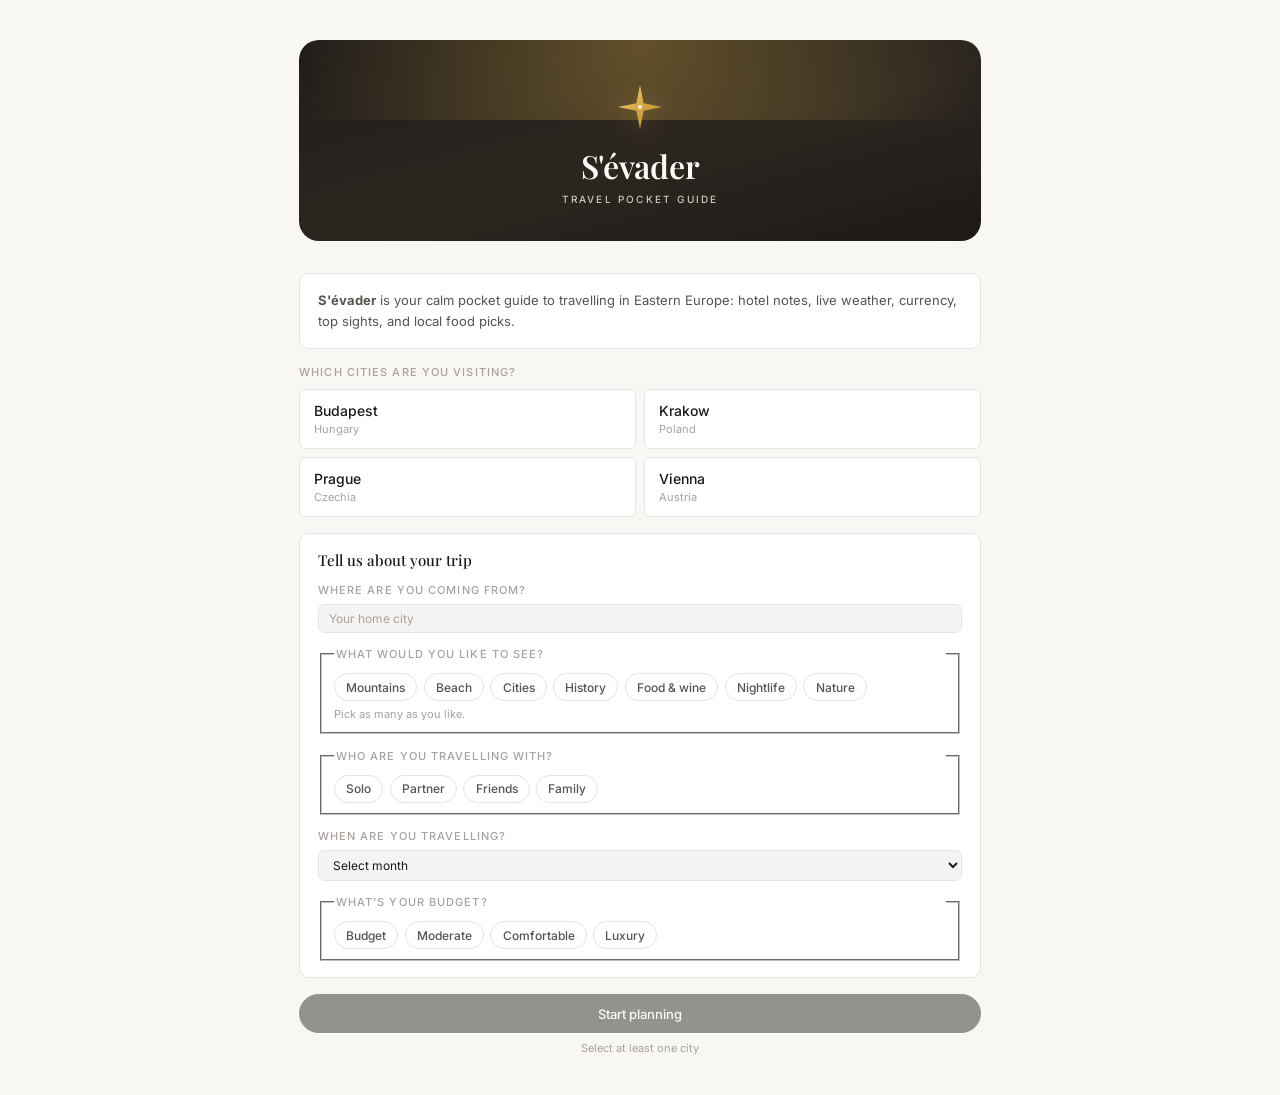
==== commit fa1892c7: "Add city introductions for Budapest, Krakow, Prague, and Vienna Added city introduction sections for" ====
--- a/index.html
+++ b/index.html
@@ -445,6 +445,17 @@
                 data-city="budapest"
                 aria-hidden="false"
               >
+                <div class="guide-card city-intro">
+                  <h2 class="city-intro-title">Welcome to Budapest!</h2>
+                  <p class="city-intro-blurb">
+                    Split by the Danube into hilly Buda and flat, buzzing Pest,
+                    Hungary's capital pairs grand thermal baths and ornate Art
+                    Nouveau architecture with a gritty, after-dark ruin bar
+                    scene. Expect paprika-laced comfort food, a soaking-hot bath
+                    house any time of year, and river views that look best lit
+                    up after sunset.
+                  </p>
+                </div>
                 <div class="guide-grid">
                   <div class="guide-card">
                     <div class="guide-kicker">Hotel</div>
@@ -841,6 +852,17 @@
                 data-city="krakow"
                 aria-hidden="true"
               >
+                <div class="guide-card city-intro">
+                  <h2 class="city-intro-title">Welcome to Krakow!</h2>
+                  <p class="city-intro-blurb">
+                    Poland's former royal capital survived World War II almost
+                    untouched, leaving one of Europe's best-preserved medieval
+                    Old Towns. Wander the vast Rynek Główny market square,
+                    explore the Jewish quarter of Kazimierz, and take a sobering
+                    day trip to Auschwitz-Birkenau or the underground chambers
+                    of the Wieliczka Salt Mine.
+                  </p>
+                </div>
                 <div class="guide-grid">
                   <div class="guide-card">
                     <div class="guide-kicker">Hotel</div>
@@ -1186,6 +1208,17 @@
                 data-city="prague"
                 aria-hidden="true"
               >
+                <div class="guide-card city-intro">
+                  <h2 class="city-intro-title">Welcome to Prague!</h2>
+                  <p class="city-intro-blurb">
+                    The Czech capital's fairy-tale skyline of spires, a
+                    centuries-old castle, and the Vltava River crossed by
+                    Charles Bridge have made it one of Europe's most
+                    photographed cities. Cobbled lanes lead from the
+                    Astronomical Clock to hearty pub fare and some of the best
+                    (and cheapest) beer on the continent.
+                  </p>
+                </div>
                 <div class="guide-grid">
                   <div class="guide-card">
                     <div class="guide-kicker">Hotel</div>
@@ -1522,6 +1555,17 @@
                 data-city="vienna"
                 aria-hidden="true"
               >
+                <div class="guide-card city-intro">
+                  <h2 class="city-intro-title">Welcome to Vienna!</h2>
+                  <p class="city-intro-blurb">
+                    Once the seat of the Habsburg Empire, Austria's capital
+                    blends imperial palaces and grand boulevards with a
+                    centuries-old coffeehouse culture and a thriving classical
+                    music scene. Between museum visits and palace tours, slow
+                    down for a coffee and a slice of cake—Viennese life runs on
+                    café time.
+                  </p>
+                </div>
                 <div class="guide-grid">
                   <div class="guide-card">
                     <div class="guide-kicker">Hotel</div>
@@ -1630,39 +1674,13 @@
                     ></div>
                   </div>
 
-                  <div class="guide-card weather-card">
+                  <div class="guide-card weather-card weather-card--full">
                     <div class="guide-kicker">Weather</div>
                     <h3>Weather overview</h3>
                     <div id="forecast-vienna" class="weather-loading">
                       Loading forecast…
                     </div>
                     <p class="weather-climate-note" id="climateNote-vienna"></p>
-                  </div>
-
-                  <div class="guide-card currency-card">
-                    <div class="guide-kicker">Currency</div>
-                    <h3>Currency</h3>
-                    <p class="guide-meta" id="currency-vienna"></p>
-                    <div class="guide-converter">
-                      <label class="guide-label" for="convert-vienna"
-                        >Convert to €</label
-                      >
-                      <input
-                        class="guide-field guide-convert-input"
-                        id="convert-vienna"
-                        data-city="vienna"
-                        inputmode="decimal"
-                        type="number"
-                        min="0"
-                        step="0.01"
-                        placeholder="Amount in EUR"
-                      />
-                      <p class="guide-convert-result">
-                        = <strong id="converted-vienna">€—</strong>
-                      </p>
-                      <p class="guide-rate-note" id="rate-vienna"></p>
-                    </div>
-                    <div class="currency-extra" id="currencyExtra-vienna"></div>
                   </div>
                 </div>
 
@@ -1675,13 +1693,11 @@
                     aria-label="Featured sights in Vienna"
                   >
                     <article class="sight-pick">
-                      <div
-                        class="sight-pick-img sight-pick-img--placeholder"
-                        role="img"
-                        aria-label="Photo placeholder: Schönbrunn Palace"
-                      >
-                        Photo
-                      </div>
+                      <img
+                        class="sight-pick-img"
+                        src="images/vienna-schonbrunn-palace.jpg"
+                        alt="Schönbrunn Palace, Vienna"
+                      />
                       <div class="sight-pick-name">Schönbrunn Palace</div>
                       <p class="sight-pick-desc">
                         Habsburg summer residence—palace tour, formal gardens,
@@ -1696,13 +1712,11 @@
                       >
                     </article>
                     <article class="sight-pick">
-                      <div
-                        class="sight-pick-img sight-pick-img--placeholder"
-                        role="img"
-                        aria-label="Photo placeholder: Vienna State Opera"
-                      >
-                        Photo
-                      </div>
+                      <img
+                        class="sight-pick-img"
+                        src="images/vienna-state-opera.jpg"
+                        alt="Vienna State Opera, Vienna"
+                      />
                       <div class="sight-pick-name">Vienna State Opera</div>
                       <p class="sight-pick-desc">
                         Renaissance Revival house on the Ring—standing-room
@@ -1717,13 +1731,11 @@
                       >
                     </article>
                     <article class="sight-pick">
-                      <div
-                        class="sight-pick-img sight-pick-img--placeholder"
-                        role="img"
-                        aria-label="Photo placeholder: St. Stephen's Cathedral"
-                      >
-                        Photo
-                      </div>
+                      <img
+                        class="sight-pick-img"
+                        src="images/vienna-st-stephens-cathedral.jpg"
+                        alt="St. Stephen's Cathedral, Vienna"
+                      />
                       <div class="sight-pick-name">St. Stephen’s Cathedral</div>
                       <p class="sight-pick-desc">
                         Stephansdom—tiled roof, south-tower climb, and the heart
@@ -1738,23 +1750,20 @@
                       >
                     </article>
                     <article class="sight-pick">
-                      <div
-                        class="sight-pick-img sight-pick-img--placeholder"
-                        role="img"
-                        aria-label="Photo placeholder: Kunsthistorisches Museum"
-                      >
-                        Photo
-                      </div>
-                      <div class="sight-pick-name">
-                        Kunsthistorisches Museum
-                      </div>
+                      <img
+                        class="sight-pick-img"
+                        src="images/vienna-hofburg.jpg"
+                        alt="Hofburg, Vienna"
+                      />
+                      <div class="sight-pick-name">Hofburg</div>
                       <p class="sight-pick-desc">
-                        Ring palace of fine art—Bruegel, Velázquez, Egyptian
-                        antiquities, and the grand café under the dome.
+                        Former imperial palace—Sisi Museum's private apartments,
+                        plus the Spanish Riding School's Lipizzaner stallions
+                        next door.
                       </p>
                       <a
                         class="sight-pick-maps"
-                        href="https://www.google.com/maps/search/?api=1&amp;query=Kunsthistorisches%20Museum%2C%20Vienna"
+                        href="https://www.google.com/maps/search/?api=1&amp;query=Hofburg%2C%20Vienna"
                         target="_blank"
                         rel="noopener noreferrer"
                         >Google Maps</a
@@ -1772,6 +1781,7 @@
                       <tbody id="sights-vienna"></tbody>
                     </table>
                   </div>
+                  <p class="sight-payment-note" id="sightsNote-vienna"></p>
                 </div>
 
                 <div class="guide-card">
@@ -1780,7 +1790,13 @@
                   <p class="guide-meta guide-food-lede">
                     Viennese cooking pairs Habsburg roasts and clarified-butter
                     classics with Kaffeehaus ritual—expect jewel-box cakes,
-                    whipped cream, and precise service.
+                    whipped cream, and precise service. The city's UNESCO-listed
+                    coffeehouse culture dates back centuries: marble tables,
+                    bentwood chairs, newspapers on wooden racks, and a glass of
+                    water served alongside every coffee, no matter how long you
+                    stay. Beyond schnitzel and strudel, look for hearty Beisl
+                    (tavern) fare, seasonal game, and a proper Sunday Jause
+                    (afternoon snack) of cold cuts and bread.
                   </p>
                   <div
                     class="food-picks"
@@ -1849,13 +1865,13 @@
                     <article class="food-pick">
                       <img
                         class="food-pick-img"
-                        src="images/vienna-melange.jpg"
-                        alt="Melange — espresso with steamed milk, Vienna"
-                      />
-                      <div class="food-pick-name">Melange</div>
-                      <p class="food-pick-desc">
-                        Espresso lengthened with steamed milk, like a
-                        cappuccino—order with a glass of water and linger.
+                        src="images/vienna-einspanner.jpg"
+                        alt="Einspänner — espresso topped with whipped cream, Vienna"
+                      />
+                      <div class="food-pick-name">Einspänner</div>
+                      <p class="food-pick-desc">
+                        Strong espresso crowned with whipped cream in a glass
+                        with a handle—Viennese coffee-house classic.
                       </p>
                     </article>
                   </div>
--- a/styles.css
+++ b/styles.css
@@ -95,30 +95,59 @@
   background: var(--color-background-primary);
   border: 0.5px solid var(--color-border-tertiary);
   border-radius: var(--border-radius-lg);
-  padding: 1.5rem;
+  padding: 0.85rem 1.25rem;
   display: flex;
-  align-items: flex-end;
-  justify-content: space-between;
-  position: static;
+  align-items: center;
+  justify-content: center;
+  position: relative;
   z-index: auto;
   top: auto;
   border-bottom: 0.5px solid var(--color-border-tertiary);
-}
-
-.guide-shell .topbar-title {
-  font-family: var(--font-serif);
-  font-size: 18px;
-  font-weight: 500;
-  color: var(--color-text-primary);
-  line-height: 1.1;
-}
-
-.guide-shell .topbar-title::before {
-  content: "S'évader - ";
-  font-size: 28px;
-  font-style: italic;
-  color: var(--color-text-secondary);
-  font-weight: 400;
+  cursor: pointer;
+  text-decoration: none;
+  transition: background 0.2s, border-color 0.2s;
+}
+
+.guide-shell .topbar.brand-hero--compact {
+  flex-direction: column;
+  padding: 1.75rem 1.25rem 1.5rem;
+}
+
+.guide-shell .topbar:hover {
+  background: var(--color-background-secondary);
+  border-color: var(--color-border-secondary);
+}
+
+.guide-shell .topbar.brand-hero--compact,
+.guide-shell .topbar.brand-hero--compact:hover {
+  background: linear-gradient(165deg, #201d1a 0%, #2c2620 55%, #1c1917 100%);
+  border-color: transparent;
+}
+
+.guide-shell .topbar:focus-visible {
+  outline: 2px solid var(--color-text-info);
+  outline-offset: 2px;
+}
+
+.guide-tabs-row {
+  display: flex;
+  align-items: center;
+  justify-content: space-between;
+  gap: 0.75rem;
+  margin-bottom: 0.65rem;
+}
+
+.guide-tabs-caption {
+  margin: 0;
+  font-size: 0.8rem;
+  font-weight: 500;
+  color: var(--color-text-secondary);
+  font-family: var(--font-sans);
+  letter-spacing: 0.01em;
+}
+
+.guide-tabs-row .guide-footer-change {
+  flex-shrink: 0;
 }
 
 .guide-shell .guide-footer {
@@ -556,6 +585,62 @@
   line-height: 1.3;
 }
 
+.transport-hub-options {
+  margin-top: 0.65rem;
+  display: grid;
+  gap: 0.5rem;
+}
+
+.transport-option {
+  display: grid;
+  gap: 0.15rem;
+}
+
+.transport-option-label {
+  font-size: 10px;
+  color: var(--color-text-tertiary);
+  letter-spacing: 0.5px;
+  text-transform: uppercase;
+}
+
+.transport-option-detail {
+  font-size: 12px;
+  color: var(--color-text-primary);
+  line-height: 1.4;
+}
+
+.transport-option-meta {
+  font-size: 11px;
+  color: var(--color-text-secondary);
+}
+
+.transport-tips {
+  margin-top: 0.25rem;
+  padding: 0.75rem;
+  background: var(--color-background-secondary);
+  border-radius: var(--border-radius-md);
+}
+
+.transport-tips-title {
+  font-size: 10px;
+  letter-spacing: 0.5px;
+  text-transform: uppercase;
+  color: var(--color-text-tertiary);
+  margin-bottom: 0.45rem;
+}
+
+.transport-tips-list {
+  margin: 0;
+  padding-left: 1.1rem;
+  font-size: 11px;
+  color: var(--color-text-secondary);
+  line-height: 1.55;
+}
+
+.transport-tips-list li + li {
+  margin-top: 0.25rem;
+}
+
 .guide-sight-list {
   margin: 0.2rem 0 0 1rem;
   color: var(--color-text-secondary);
@@ -591,6 +676,67 @@
   color: var(--color-text-tertiary);
   letter-spacing: 0.5px;
   text-transform: uppercase;
+}
+
+.currency-extra {
+  margin-top: 0.85rem;
+  padding-top: 0.75rem;
+  border-top: 0.5px solid var(--color-border-tertiary);
+  display: grid;
+  gap: 0.75rem;
+}
+
+.currency-payment-note {
+  font-size: 11px;
+  color: var(--color-text-secondary);
+  line-height: 1.5;
+}
+
+.currency-fx-title {
+  font-size: 10px;
+  letter-spacing: 0.5px;
+  text-transform: uppercase;
+  color: var(--color-text-tertiary);
+  margin-bottom: 0.45rem;
+}
+
+.currency-fx-loading,
+.currency-fx-note {
+  font-size: 11px;
+  color: var(--color-text-tertiary);
+}
+
+.currency-fx-chart {
+  display: block;
+  width: 100%;
+  height: 48px;
+}
+
+.currency-fx-chart polyline {
+  stroke: var(--gold);
+}
+
+.currency-fx-summary {
+  font-size: 11px;
+  color: var(--color-text-secondary);
+  margin: 0.4rem 0 0;
+  line-height: 1.5;
+}
+
+.currency-fx-summary strong {
+  color: var(--color-text-primary);
+}
+
+.currency-fx-change {
+  font-weight: 500;
+}
+
+.currency-fx-change.up {
+  color: var(--color-text-success);
+}
+
+.currency-fx-change.down {
+  color: var(--color-text-danger);
 }
 
 .weather-forecast-strip {
@@ -674,6 +820,15 @@
   vertical-align: middle;
 }
 
+.weather-climate-note {
+  margin: 0.65rem 0 0;
+  padding-top: 0.65rem;
+  border-top: 0.5px solid var(--color-border-tertiary);
+  font-size: 11px;
+  color: var(--color-text-secondary);
+  line-height: 1.5;
+}
+
 .weather-month-summary {
   margin-top: 0.65rem;
   padding-top: 0.65rem;
@@ -910,12 +1065,17 @@
     border-radius: 10px;
   }
 
-  .guide-shell .topbar-title {
-    font-size: 18px;
-  }
-
-  .guide-shell .topbar-title::before {
-    font-size: 22px;
+  .guide-tabs-row {
+    margin-bottom: 0.5rem;
+  }
+
+  .guide-tabs-caption {
+    font-size: 0.74rem;
+  }
+
+  .guide-footer-change {
+    font-size: 10px;
+    padding: 0.35rem 0.65rem;
   }
 
   .guide-grid {
@@ -945,40 +1105,16 @@
   animation: reveal 0.3s ease-out;
 }
 
-.landing-hero {
+.landing-lead {
+  font-size: 13px;
+  line-height: 1.6;
+  color: var(--color-text-secondary);
+  margin: 0 0 1rem;
+  text-align: left;
   background: var(--color-background-primary);
   border: 0.5px solid var(--color-border-tertiary);
   border-radius: var(--border-radius-lg);
-  padding: 1.75rem 1.5rem 1.5rem;
-  text-align: center;
-  margin-bottom: 1rem;
-}
-
-.landing-brand {
-  font-family: var(--font-serif);
-  font-size: clamp(1.6rem, 5vw, 1.9rem);
-  font-weight: 500;
-  margin: 0 0 0.25rem;
-  line-height: 1.15;
-}
-
-.landing-tagline {
-  font-size: 11px;
-  letter-spacing: 0.18em;
-  text-transform: uppercase;
-  color: var(--color-text-tertiary);
-  font-weight: 500;
-  margin: 0 0 1rem;
-}
-
-.landing-lead {
-  font-size: 13px;
-  line-height: 1.55;
-  color: var(--color-text-secondary);
-  margin: 0;
-  text-align: left;
-  border-top: 0.5px solid var(--color-border-tertiary);
-  padding-top: 1rem;
+  padding: 1rem 1.125rem;
 }
 
 .landing-section-title {
@@ -1167,6 +1303,7 @@
 }
 
 .landing-btn-primary {
+  display: inline-block;
   width: 100%;
   border: 1px solid var(--color-text-primary);
   background: var(--color-text-primary);
@@ -1177,7 +1314,10 @@
   padding: 0.65rem 1rem;
   border-radius: 24px;
   cursor: pointer;
+  text-decoration: none;
+  text-align: center;
   transition: opacity 0.15s;
+  box-sizing: border-box;
 }
 
 .landing-btn-primary:hover:not(:disabled) {
@@ -1193,15 +1333,6 @@
   font-size: 11px;
   color: var(--color-text-tertiary);
   margin: 0.5rem 0 0;
-}
-
-.topbar-trip {
-  font-size: 12px;
-  color: var(--color-text-tertiary);
-  margin: 0.35rem 0 0;
-  font-weight: 400;
-  font-family: var(--font-sans);
-  letter-spacing: 0.02em;
 }
 
 .guide-footer-links {
@@ -1212,20 +1343,29 @@
 }
 
 .guide-footer-change {
-  font-size: 11px;
-  font-weight: 500;
-  color: var(--color-text-tertiary);
-  background: none;
-  border: none;
-  padding: 0;
+  flex-shrink: 0;
+  font-size: 11px;
+  font-weight: 500;
+  color: var(--color-text-secondary);
+  background: var(--color-background-secondary);
+  border: 0.5px solid var(--color-border-tertiary);
+  border-radius: 999px;
+  padding: 0.4rem 0.85rem;
   cursor: pointer;
   font-family: var(--font-sans);
   letter-spacing: 0.02em;
-  transition: color 0.2s;
+  transition: color 0.2s, border-color 0.2s, background 0.2s;
 }
 
 .guide-footer-change:hover {
-  color: var(--color-text-secondary);
+  color: var(--color-text-primary);
+  border-color: var(--color-border-secondary);
+  background: var(--color-background-primary);
+}
+
+.guide-footer-change:focus-visible {
+  outline: 2px solid var(--color-text-info);
+  outline-offset: 2px;
 }
 
 .guide-tabs .tab.is-hidden {
@@ -1235,3 +1375,415 @@
 .guide-section.is-hidden {
   display: none !important;
 }
+
+/* ---------------------------------------------------------------- */
+/* About page                                                        */
+/* ---------------------------------------------------------------- */
+
+.about-body {
+  background:
+    radial-gradient(circle at 12% 0%, rgba(212, 168, 67, 0.14), transparent 45%),
+    radial-gradient(circle at 88% 8%, rgba(212, 168, 67, 0.1), transparent 40%),
+    #f9f7f4;
+}
+
+.about-view {
+  animation: reveal 0.35s ease-out;
+}
+
+.about-section {
+  margin-bottom: 1.6rem;
+}
+
+.about-section:last-of-type {
+  margin-bottom: 0;
+}
+
+.about-eyebrow {
+  font-size: 11px;
+  letter-spacing: 0.16em;
+  text-transform: uppercase;
+  color: var(--gold);
+  font-weight: 600;
+  margin: 0 0 0.9rem;
+  text-align: center;
+}
+
+/* ---------------------------------------------------------------- */
+/* Brand hero — shared dark gold masthead used across every page     */
+/* ---------------------------------------------------------------- */
+
+.brand-hero {
+  position: relative;
+  text-align: center;
+  padding: 2.75rem 1.5rem 2.25rem;
+  margin-bottom: 2rem;
+  border-radius: 20px;
+  background: linear-gradient(165deg, #201d1a 0%, #2c2620 55%, #1c1917 100%);
+  overflow: hidden;
+  isolation: isolate;
+}
+
+.brand-hero-glow {
+  position: absolute;
+  inset: -40% -20% auto -20%;
+  height: 80%;
+  background: radial-gradient(circle, rgba(212, 168, 67, 0.35), transparent 70%);
+  z-index: 0;
+  pointer-events: none;
+}
+
+.brand-compass {
+  position: relative;
+  z-index: 1;
+  display: inline-block;
+  width: 46px;
+  height: 46px;
+  margin-bottom: 1.1rem;
+  filter: drop-shadow(0 4px 14px rgba(212, 168, 67, 0.45));
+  animation: brand-spin-in 0.9s ease-out;
+}
+
+.brand-compass svg {
+  width: 100%;
+  height: 100%;
+  display: block;
+}
+
+@keyframes brand-spin-in {
+  from {
+    opacity: 0;
+    transform: rotate(-35deg) scale(0.6);
+  }
+  to {
+    opacity: 1;
+    transform: rotate(0deg) scale(1);
+  }
+}
+
+.brand-wordmark {
+  position: relative;
+  z-index: 1;
+  margin: 0;
+  font-family: var(--font-serif);
+  font-weight: 600;
+  font-size: 2rem;
+  line-height: 1.15;
+  color: #fdfaf5;
+  letter-spacing: -0.01em;
+  white-space: nowrap;
+}
+
+.brand-tagline {
+  position: relative;
+  z-index: 1;
+  margin: 0.5rem 0 0;
+  font-size: 10px;
+  letter-spacing: 0.22em;
+  text-transform: uppercase;
+  font-weight: 500;
+  color: #cfc8bc;
+}
+
+/* Full-size hero — landing page masthead */
+
+.brand-hero--landing .brand-compass {
+  margin-bottom: 0.9rem;
+}
+
+/* Compact hero — persistent guide-view topbar */
+
+.brand-hero--compact {
+  padding: 1.75rem 1.25rem 1.5rem;
+  margin: 0 0 1rem;
+  border-radius: var(--border-radius-lg);
+  display: flex;
+  flex-direction: column;
+  align-items: center;
+  justify-content: center;
+  gap: 0;
+  text-decoration: none;
+  transition: filter 0.2s;
+}
+
+.brand-hero--compact:hover {
+  filter: brightness(1.08);
+}
+
+.brand-hero--compact:focus-visible {
+  outline: 2px solid var(--color-text-info);
+  outline-offset: 2px;
+}
+
+.brand-hero--compact .brand-compass {
+  width: 46px;
+  height: 46px;
+  margin-bottom: 0.85rem;
+  flex-shrink: 0;
+}
+
+.brand-hero--compact .brand-wordmark {
+  font-size: 1.85rem;
+}
+
+.brand-hero--compact .brand-tagline {
+  margin-top: 0.4rem;
+}
+
+/* About page kicker + title (unique copy, same masthead styling) */
+
+.about-kicker {
+  position: relative;
+  z-index: 1;
+  margin: 0.4rem 0 0.85rem;
+  font-size: 11px;
+  letter-spacing: 0.2em;
+  text-transform: uppercase;
+  font-weight: 500;
+  color: #e0c98a;
+}
+
+.about-title {
+  position: relative;
+  z-index: 1;
+  margin: 0 0 1rem;
+  font-family: var(--font-serif);
+  font-weight: 600;
+  font-size: 2rem;
+  line-height: 1.2;
+  color: #fdfaf5;
+  letter-spacing: -0.01em;
+}
+
+.about-subtitle {
+  position: relative;
+  z-index: 1;
+  max-width: 480px;
+  margin: 0 auto;
+  font-size: 13.5px;
+  line-height: 1.65;
+  color: #d8d2c8;
+}
+
+.about-subtitle em {
+  color: #e0c98a;
+  font-style: italic;
+}
+
+.about-lead {
+  font-size: 14px;
+  line-height: 1.75;
+  color: var(--color-text-secondary);
+  text-align: center;
+  max-width: 540px;
+  margin: 0 auto;
+  padding: 1.5rem 1.75rem;
+  background: var(--color-background-primary);
+  border: 0.5px solid var(--color-border-tertiary);
+  border-radius: var(--border-radius-lg);
+}
+
+/* Feature grid */
+
+.about-feature-grid {
+  display: grid;
+  grid-template-columns: repeat(3, 1fr);
+  gap: 0.7rem;
+}
+
+.about-feature {
+  background: var(--color-background-primary);
+  border: 0.5px solid var(--color-border-tertiary);
+  border-radius: var(--border-radius-lg);
+  padding: 1.1rem 0.9rem;
+  text-align: center;
+  transition: transform 0.2s ease, box-shadow 0.2s ease, border-color 0.2s ease;
+}
+
+.about-feature:hover {
+  transform: translateY(-3px);
+  box-shadow: 0 10px 24px rgba(28, 25, 23, 0.06);
+  border-color: var(--gold);
+}
+
+.about-feature-icon {
+  display: inline-flex;
+  align-items: center;
+  justify-content: center;
+  width: 42px;
+  height: 42px;
+  margin-bottom: 0.65rem;
+  border-radius: 50%;
+  background: linear-gradient(150deg, #fbf1dc, #f3e2b8);
+  font-size: 19px;
+}
+
+.about-feature h3 {
+  margin: 0 0 0.3rem;
+  font-size: 13px;
+  font-weight: 600;
+  color: var(--color-text-primary);
+  font-family: var(--font-sans);
+}
+
+.about-feature p {
+  margin: 0;
+  font-size: 11.5px;
+  line-height: 1.5;
+  color: var(--color-text-secondary);
+}
+
+/* City chips */
+
+.about-city-row {
+  display: flex;
+  justify-content: center;
+  flex-wrap: wrap;
+  gap: 0.5rem;
+}
+
+.about-city-chip {
+  position: relative;
+  font-family: var(--font-serif);
+  font-size: 13px;
+  font-weight: 500;
+  color: var(--color-text-primary);
+  padding: 0.5rem 1.15rem;
+  border-radius: 999px;
+  border: 1px solid var(--color-border-tertiary);
+  background: var(--color-background-primary);
+}
+
+.about-city-chip::before {
+  content: "✦";
+  color: var(--gold);
+  margin-right: 0.4rem;
+  font-size: 10px;
+}
+
+/* Steps */
+
+.about-steps {
+  list-style: none;
+  margin: 0;
+  padding: 0;
+  display: flex;
+  flex-direction: column;
+  gap: 0.65rem;
+}
+
+.about-step {
+  display: flex;
+  align-items: flex-start;
+  gap: 0.9rem;
+  background: var(--color-background-primary);
+  border: 0.5px solid var(--color-border-tertiary);
+  border-radius: var(--border-radius-lg);
+  padding: 0.9rem 1.1rem;
+}
+
+.about-step-num {
+  flex-shrink: 0;
+  font-family: var(--font-serif);
+  font-size: 20px;
+  font-weight: 600;
+  color: var(--gold);
+  line-height: 1.4;
+  min-width: 34px;
+}
+
+.about-step h4 {
+  margin: 0 0 0.2rem;
+  font-size: 13px;
+  font-weight: 600;
+  color: var(--color-text-primary);
+}
+
+.about-step p {
+  margin: 0;
+  font-size: 12px;
+  line-height: 1.5;
+  color: var(--color-text-secondary);
+}
+
+/* Privacy callout */
+
+.about-privacy {
+  display: flex;
+  align-items: flex-start;
+  gap: 0.9rem;
+  background: linear-gradient(135deg, #201d1a, #2c2620);
+  border-radius: var(--border-radius-lg);
+  padding: 1.15rem 1.3rem;
+}
+
+.about-privacy-icon {
+  flex-shrink: 0;
+  font-size: 20px;
+  line-height: 1;
+  margin-top: 0.1rem;
+}
+
+.about-privacy h4 {
+  margin: 0 0 0.3rem;
+  font-size: 13px;
+  font-weight: 600;
+  color: #fdfaf5;
+}
+
+.about-privacy p {
+  margin: 0;
+  font-size: 12px;
+  line-height: 1.6;
+  color: #cfc8bc;
+}
+
+/* Footer */
+
+.about-footer {
+  margin-top: 2rem;
+  padding-top: 1.75rem;
+  border-top: 0.5px solid var(--color-border-tertiary);
+  text-align: center;
+}
+
+.about-footer-logo {
+  display: block;
+  width: min(150px, 45vw);
+  height: auto;
+  margin: 0 auto 1.1rem;
+  opacity: 0.9;
+}
+
+.about-cta {
+  max-width: 260px;
+  margin: 0 auto;
+}
+
+@media (max-width: 700px) {
+  .brand-hero {
+    padding: 2.25rem 1.15rem 1.85rem;
+    border-radius: 16px;
+  }
+
+  .brand-wordmark {
+    font-size: 1.7rem;
+  }
+
+  .about-title {
+    font-size: 1.65rem;
+  }
+
+  .about-feature-grid {
+    grid-template-columns: repeat(2, 1fr);
+  }
+
+  .about-lead {
+    padding: 1.25rem 1.25rem;
+    font-size: 13px;
+  }
+
+  .about-step {
+    padding: 0.8rem 0.9rem;
+  }
+}
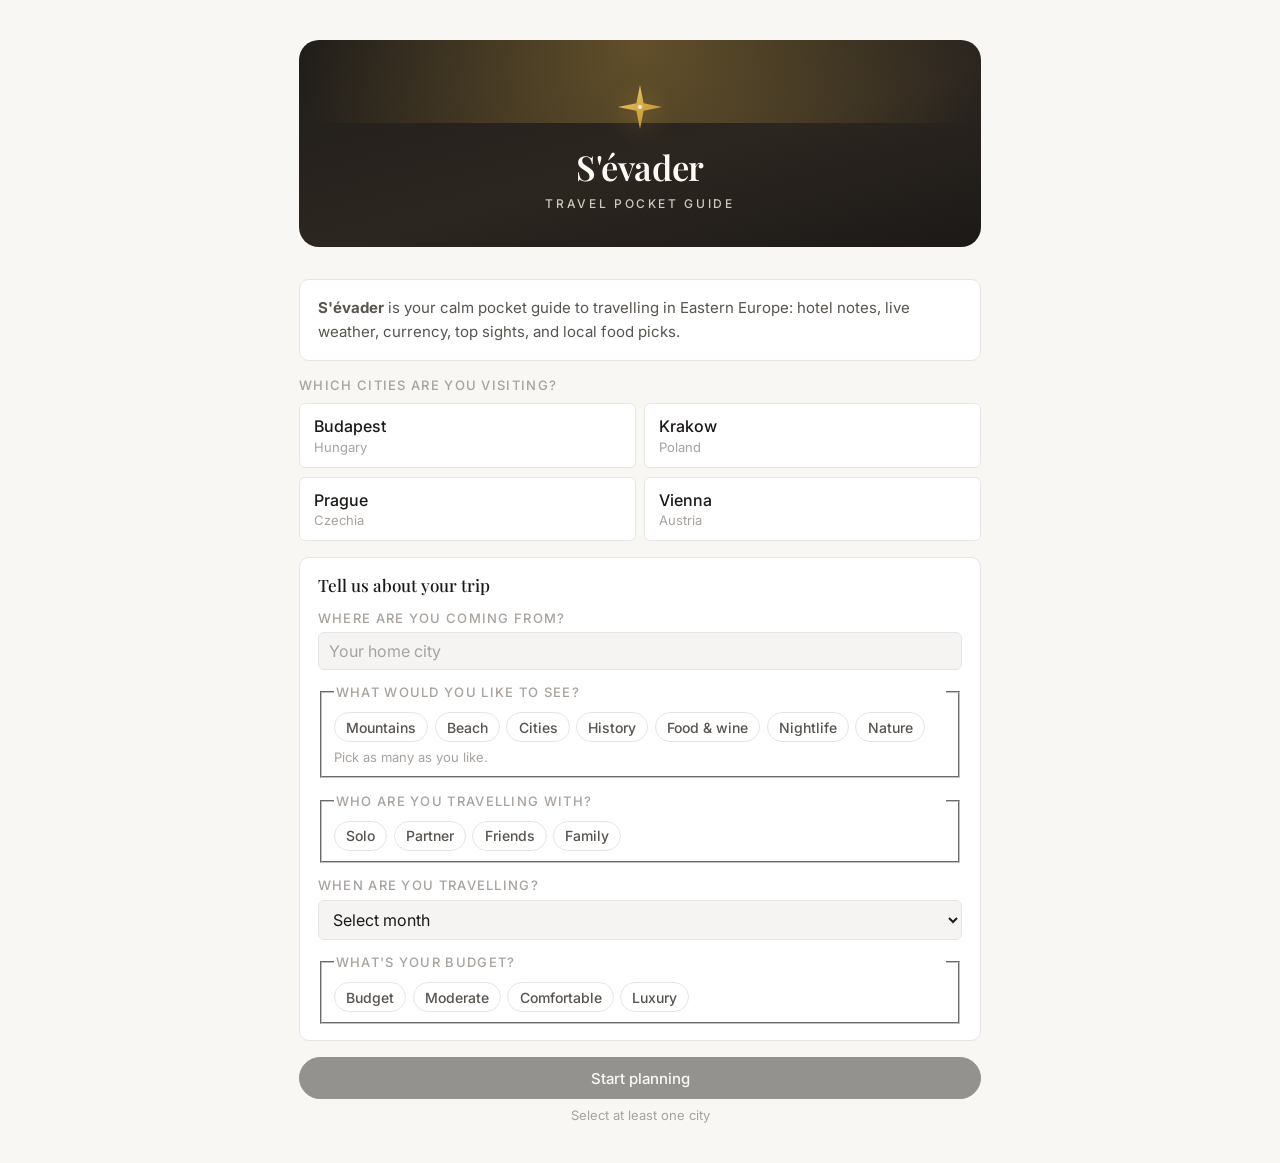
==== commit d67c24a1: "Update index.html" ====
--- a/index.html
+++ b/index.html
@@ -392,10 +392,10 @@
             <div class="guide-tabs-row">
               <button
                 type="button"
-                class="guide-footer-change"
+                class="guide-btn save"
                 id="change-cities"
               >
-                Change cities
+                Back to homepage
               </button>
             </div>
 
@@ -447,6 +447,7 @@
               >
                 <div class="guide-card city-intro">
                   <h2 class="city-intro-title">Welcome to Budapest!</h2>
+                  <p class="city-intro-transit" id="transitNote-budapest"></p>
                   <p class="city-intro-blurb">
                     Split by the Danube into hilly Buda and flat, buzzing Pest,
                     Hungary's capital pairs grand thermal baths and ornate Art
@@ -713,8 +714,9 @@
                     cream, and onion. It is a rich, meat-heavy cuisine often
                     considered the spiciest in Europe.
                   </p>
+                  <p class="carousel-hint">Swipe to explore →</p>
                   <div
-                    class="food-picks"
+                    class="food-picks food-picks--carousel"
                     aria-label="Budapest food and drink picks"
                   >
                     <article class="food-pick">
@@ -801,7 +803,8 @@
                     apartment complexes. Originating in Budapest, Hungary, they
                     are known for their eclectic, "controlled chaos" aesthetic.
                   </p>
-                  <div class="food-picks" aria-label="Budapest ruin bar picks">
+                  <p class="carousel-hint">Swipe to explore →</p>
+                  <div class="food-picks food-picks--carousel" aria-label="Budapest ruin bar picks">
                     <article class="food-pick">
                       <img
                         class="food-pick-img"
@@ -842,6 +845,52 @@
                         Buda side.
                       </p>
                     </article>
+                  </div>
+                </div>
+
+                <div class="guide-card language-card">
+                  <div class="guide-kicker">Local phrasebook</div>
+                  <p class="guide-meta language-intro" id="languageIntro-budapest"></p>
+                  <div class="guide-table-wrap">
+                    <table class="guide-forms phrase-table">
+                      <thead>
+                        <tr>
+                          <th>English</th>
+                          <th>Local phrase</th>
+                          <th>Say it like</th>
+                        </tr>
+                      </thead>
+                      <tbody id="phrases-budapest"></tbody>
+                    </table>
+                  </div>
+
+                  <div class="translate-widget">
+                    <div class="translate-widget-title">🌐 Quick translator</div>
+                    <form id="translateForm-budapest" class="translate-form">
+                      <div class="translate-direction">
+                        <span id="translateFromLabel-budapest"></span>
+                        <button
+                          type="button"
+                          id="translateSwap-budapest"
+                          class="translate-swap"
+                          aria-label="Swap translation direction"
+                        >
+                          ⇄
+                        </button>
+                        <span id="translateToLabel-budapest"></span>
+                      </div>
+                      <input
+                        class="guide-field translate-input"
+                        id="translateInput-budapest"
+                        type="text"
+                        placeholder="Type a word or phrase…"
+                        autocomplete="off"
+                      />
+                      <button type="submit" class="guide-btn save translate-submit">
+                        Translate
+                      </button>
+                    </form>
+                    <p class="translate-output" id="translateOutput-budapest"></p>
                   </div>
                 </div>
               </section>
@@ -854,6 +903,7 @@
               >
                 <div class="guide-card city-intro">
                   <h2 class="city-intro-title">Welcome to Krakow!</h2>
+                  <p class="city-intro-transit" id="transitNote-krakow"></p>
                   <p class="city-intro-blurb">
                     Poland's former royal capital survived World War II almost
                     untouched, leaving one of Europe's best-preserved medieval
@@ -1016,13 +1066,11 @@
                     aria-label="Featured sights in Kraków"
                   >
                     <article class="sight-pick">
-                      <div
-                        class="sight-pick-img sight-pick-img--placeholder"
-                        role="img"
-                        aria-label="Photo placeholder: Rynek Główny"
-                      >
-                        Photo
-                      </div>
+                      <img
+                        class="sight-pick-img"
+                        src="images/krakow-rynek-glowny.jpg"
+                        alt="Rynek Główny, Kraków"
+                      />
                       <div class="sight-pick-name">Rynek Główny</div>
                       <p class="sight-pick-desc">
                         Europe’s largest medieval market square—Sukiennice,
@@ -1037,13 +1085,11 @@
                       >
                     </article>
                     <article class="sight-pick">
-                      <div
-                        class="sight-pick-img sight-pick-img--placeholder"
-                        role="img"
-                        aria-label="Photo placeholder: Wawel Royal Castle"
-                      >
-                        Photo
-                      </div>
+                      <img
+                        class="sight-pick-img"
+                        src="images/krakow-wawel-castle.jpg"
+                        alt="Wawel Royal Castle, Kraków"
+                      />
                       <div class="sight-pick-name">Wawel Royal Castle</div>
                       <p class="sight-pick-desc">
                         Hilltop cathedral, royal apartments, and courtyards with
@@ -1058,13 +1104,11 @@
                       >
                     </article>
                     <article class="sight-pick">
-                      <div
-                        class="sight-pick-img sight-pick-img--placeholder"
-                        role="img"
-                        aria-label="Photo placeholder: St. Mary's Basilica"
-                      >
-                        Photo
-                      </div>
+                      <img
+                        class="sight-pick-img"
+                        src="images/krakow-st-marys-basilica.jpg"
+                        alt="St. Mary's Basilica, Kraków"
+                      />
                       <div class="sight-pick-name">Basilica</div>
                       <p class="sight-pick-desc">
                         St. Mary’s on Rynek—Gothic interior, Veit Stoss
@@ -1079,13 +1123,11 @@
                       >
                     </article>
                     <article class="sight-pick">
-                      <div
-                        class="sight-pick-img sight-pick-img--placeholder"
-                        role="img"
-                        aria-label="Photo placeholder: Wieliczka Salt Mine"
-                      >
-                        Photo
-                      </div>
+                      <img
+                        class="sight-pick-img"
+                        src="images/krakow-wieliczka-salt-mine.jpg"
+                        alt="Wieliczka Salt Mine, Kraków"
+                      />
                       <div class="sight-pick-name">Salt mine</div>
                       <p class="sight-pick-desc">
                         Wieliczka’s underground chapels and timber
@@ -1122,8 +1164,9 @@
                     forest mushrooms, cabbage, and smoked highland cheese—Rynek
                     stalls and Kazimierz cellars are made for grazing.
                   </p>
+                  <p class="carousel-hint">Swipe to explore →</p>
                   <div
-                    class="food-picks"
+                    class="food-picks food-picks--carousel"
                     aria-label="Kraków food and drink picks"
                   >
                     <article class="food-pick">
@@ -1198,6 +1241,52 @@
                         served with cranberry jam at markets.
                       </p>
                     </article>
+                  </div>
+                </div>
+
+                <div class="guide-card language-card">
+                  <div class="guide-kicker">Local phrasebook</div>
+                  <p class="guide-meta language-intro" id="languageIntro-krakow"></p>
+                  <div class="guide-table-wrap">
+                    <table class="guide-forms phrase-table">
+                      <thead>
+                        <tr>
+                          <th>English</th>
+                          <th>Local phrase</th>
+                          <th>Say it like</th>
+                        </tr>
+                      </thead>
+                      <tbody id="phrases-krakow"></tbody>
+                    </table>
+                  </div>
+
+                  <div class="translate-widget">
+                    <div class="translate-widget-title">🌐 Quick translator</div>
+                    <form id="translateForm-krakow" class="translate-form">
+                      <div class="translate-direction">
+                        <span id="translateFromLabel-krakow"></span>
+                        <button
+                          type="button"
+                          id="translateSwap-krakow"
+                          class="translate-swap"
+                          aria-label="Swap translation direction"
+                        >
+                          ⇄
+                        </button>
+                        <span id="translateToLabel-krakow"></span>
+                      </div>
+                      <input
+                        class="guide-field translate-input"
+                        id="translateInput-krakow"
+                        type="text"
+                        placeholder="Type a word or phrase…"
+                        autocomplete="off"
+                      />
+                      <button type="submit" class="guide-btn save translate-submit">
+                        Translate
+                      </button>
+                    </form>
+                    <p class="translate-output" id="translateOutput-krakow"></p>
                   </div>
                 </div>
               </section>
@@ -1210,6 +1299,7 @@
               >
                 <div class="guide-card city-intro">
                   <h2 class="city-intro-title">Welcome to Prague!</h2>
+                  <p class="city-intro-transit" id="transitNote-prague"></p>
                   <p class="city-intro-blurb">
                     The Czech capital's fairy-tale skyline of spires, a
                     centuries-old castle, and the Vltava River crossed by
@@ -1469,8 +1559,9 @@
                     meats, and caraway-scented sauces—pair plates with
                     tank-drawn pale lager from Czech breweries.
                   </p>
+                  <p class="carousel-hint">Swipe to explore →</p>
                   <div
-                    class="food-picks"
+                    class="food-picks food-picks--carousel"
                     aria-label="Prague food and drink picks"
                   >
                     <article class="food-pick">
@@ -1545,6 +1636,52 @@
                         born here; ask for “pivo, prosím.”
                       </p>
                     </article>
+                  </div>
+                </div>
+
+                <div class="guide-card language-card">
+                  <div class="guide-kicker">Local phrasebook</div>
+                  <p class="guide-meta language-intro" id="languageIntro-prague"></p>
+                  <div class="guide-table-wrap">
+                    <table class="guide-forms phrase-table">
+                      <thead>
+                        <tr>
+                          <th>English</th>
+                          <th>Local phrase</th>
+                          <th>Say it like</th>
+                        </tr>
+                      </thead>
+                      <tbody id="phrases-prague"></tbody>
+                    </table>
+                  </div>
+
+                  <div class="translate-widget">
+                    <div class="translate-widget-title">🌐 Quick translator</div>
+                    <form id="translateForm-prague" class="translate-form">
+                      <div class="translate-direction">
+                        <span id="translateFromLabel-prague"></span>
+                        <button
+                          type="button"
+                          id="translateSwap-prague"
+                          class="translate-swap"
+                          aria-label="Swap translation direction"
+                        >
+                          ⇄
+                        </button>
+                        <span id="translateToLabel-prague"></span>
+                      </div>
+                      <input
+                        class="guide-field translate-input"
+                        id="translateInput-prague"
+                        type="text"
+                        placeholder="Type a word or phrase…"
+                        autocomplete="off"
+                      />
+                      <button type="submit" class="guide-btn save translate-submit">
+                        Translate
+                      </button>
+                    </form>
+                    <p class="translate-output" id="translateOutput-prague"></p>
                   </div>
                 </div>
               </section>
@@ -1557,6 +1694,7 @@
               >
                 <div class="guide-card city-intro">
                   <h2 class="city-intro-title">Welcome to Vienna!</h2>
+                  <p class="city-intro-transit" id="transitNote-vienna"></p>
                   <p class="city-intro-blurb">
                     Once the seat of the Habsburg Empire, Austria's capital
                     blends imperial palaces and grand boulevards with a
@@ -1700,8 +1838,9 @@
                       />
                       <div class="sight-pick-name">Schönbrunn Palace</div>
                       <p class="sight-pick-desc">
-                        Habsburg summer residence—palace tour, formal gardens,
-                        Gloriette viewpoint, and zoo nearby.
+                        Habsburg summer residence—gardens and park are free;
+                        interior passes range 30–81 EUR depending on rooms and
+                        extras (Gloriette, maze, zoo) included.
                       </p>
                       <a
                         class="sight-pick-maps"
@@ -1757,9 +1896,9 @@
                       />
                       <div class="sight-pick-name">Hofburg</div>
                       <p class="sight-pick-desc">
-                        Former imperial palace—Sisi Museum's private apartments,
-                        plus the Spanish Riding School's Lipizzaner stallions
-                        next door.
+                        Former imperial palace—courtyards are free; museum and
+                        attraction passes (Sisi Museum, Treasury, Riding School,
+                        Weltmuseum) range 16–26 EUR.
                       </p>
                       <a
                         class="sight-pick-maps"
@@ -1790,16 +1929,13 @@
                   <p class="guide-meta guide-food-lede">
                     Viennese cooking pairs Habsburg roasts and clarified-butter
                     classics with Kaffeehaus ritual—expect jewel-box cakes,
-                    whipped cream, and precise service. The city's UNESCO-listed
-                    coffeehouse culture dates back centuries: marble tables,
-                    bentwood chairs, newspapers on wooden racks, and a glass of
-                    water served alongside every coffee, no matter how long you
-                    stay. Beyond schnitzel and strudel, look for hearty Beisl
+                    whipped cream, and precise service. Beyond schnitzel and strudel, look for hearty Beisl
                     (tavern) fare, seasonal game, and a proper Sunday Jause
                     (afternoon snack) of cold cuts and bread.
                   </p>
+                  <p class="carousel-hint">Swipe to explore →</p>
                   <div
-                    class="food-picks"
+                    class="food-picks food-picks--carousel"
                     aria-label="Vienna food and drink picks"
                   >
                     <article class="food-pick">
@@ -1874,6 +2010,52 @@
                         with a handle—Viennese coffee-house classic.
                       </p>
                     </article>
+                  </div>
+                </div>
+
+                <div class="guide-card language-card">
+                  <div class="guide-kicker">Local phrasebook</div>
+                  <p class="guide-meta language-intro" id="languageIntro-vienna"></p>
+                  <div class="guide-table-wrap">
+                    <table class="guide-forms phrase-table">
+                      <thead>
+                        <tr>
+                          <th>English</th>
+                          <th>Local phrase</th>
+                          <th>Say it like</th>
+                        </tr>
+                      </thead>
+                      <tbody id="phrases-vienna"></tbody>
+                    </table>
+                  </div>
+
+                  <div class="translate-widget">
+                    <div class="translate-widget-title">🌐 Quick translator</div>
+                    <form id="translateForm-vienna" class="translate-form">
+                      <div class="translate-direction">
+                        <span id="translateFromLabel-vienna"></span>
+                        <button
+                          type="button"
+                          id="translateSwap-vienna"
+                          class="translate-swap"
+                          aria-label="Swap translation direction"
+                        >
+                          ⇄
+                        </button>
+                        <span id="translateToLabel-vienna"></span>
+                      </div>
+                      <input
+                        class="guide-field translate-input"
+                        id="translateInput-vienna"
+                        type="text"
+                        placeholder="Type a word or phrase…"
+                        autocomplete="off"
+                      />
+                      <button type="submit" class="guide-btn save translate-submit">
+                        Translate
+                      </button>
+                    </form>
+                    <p class="translate-output" id="translateOutput-vienna"></p>
                   </div>
                 </div>
               </section>
@@ -1891,6 +2073,7 @@
     <script src="currency.js"></script>
     <script src="hotel.js"></script>
     <script src="landing.js"></script>
+    <script src="phrasebook.js"></script>
     <script src="guide.js"></script>
   </body>
 </html>
--- a/styles.css
+++ b/styles.css
@@ -139,7 +139,7 @@
 
 .guide-tabs-caption {
   margin: 0;
-  font-size: 0.8rem;
+  font-size: 0.9rem;
   font-weight: 500;
   color: var(--color-text-secondary);
   font-family: var(--font-sans);
@@ -158,7 +158,7 @@
 }
 
 .guide-shell .guide-footer-about {
-  font-size: 11px;
+  font-size: 13px;
   font-weight: 500;
   color: var(--color-text-tertiary);
   text-decoration: none;
@@ -195,7 +195,7 @@
 }
 
 .guide-title-card h1 {
-  font-size: 1.2rem;
+  font-size: 1.3rem;
   font-weight: 500;
   color: var(--color-text-primary);
   line-height: 1.1;
@@ -204,7 +204,7 @@
 }
 
 .guide-title-card p {
-  font-size: 0.82rem;
+  font-size: 0.92rem;
   color: var(--color-text-secondary);
   line-height: 1.6;
   margin: 0;
@@ -231,7 +231,7 @@
   border-bottom: 2px solid transparent;
   border-radius: 0;
   padding: 10px 16px;
-  font-size: 13px;
+  font-size: 15px;
   font-weight: 500;
   color: var(--color-text-secondary);
   cursor: pointer;
@@ -254,6 +254,22 @@
   display: block;
 }
 
+.city-intro-title {
+  font-size: 1.15rem;
+  font-weight: 500;
+  color: var(--color-text-primary);
+  line-height: 1.2;
+  margin: 0 0 0.4rem;
+  font-family: var(--font-serif);
+}
+
+.city-intro-blurb {
+  font-size: 0.875rem;
+  color: var(--color-text-secondary);
+  line-height: 1.6;
+  margin: 0;
+}
+
 .guide-grid {
   margin-bottom: 10px;
   gap: 10px;
@@ -275,8 +291,12 @@
   grid-row: 2;
 }
 
+.guide-card.weather-card.weather-card--full {
+  grid-row: span 2;
+}
+
 .guide-kicker {
-  font-size: 10px;
+  font-size: 12px;
   letter-spacing: 2px;
   text-transform: uppercase;
   color: var(--color-text-tertiary);
@@ -294,32 +314,32 @@
 }
 
 .guide-card h3 {
+  font-size: 17px;
+  font-weight: 500;
+  color: var(--color-text-primary);
+  margin-bottom: 0.4rem;
+}
+
+.guide-card h4 {
   font-size: 15px;
-  font-weight: 500;
-  color: var(--color-text-primary);
-  margin-bottom: 0.4rem;
-}
-
-.guide-card h4 {
-  font-size: 13px;
   color: var(--color-text-primary);
   font-weight: 500;
 }
 
 .guide-meta {
   color: var(--color-text-secondary);
-  font-size: 13px;
+  font-size: 15px;
 }
 
 .guide-meta.guide-food-lede {
-  font-size: 12px;
+  font-size: 14px;
   line-height: 1.5;
 }
 
 .guide-label,
 .guide-form-title {
   display: block;
-  font-size: 11px;
+  font-size: 13px;
   letter-spacing: .1em;
   text-transform: uppercase;
   color: var(--color-text-tertiary);
@@ -339,11 +359,11 @@
   box-sizing: border-box;
   border: 1px solid var(--color-border-tertiary);
   border-radius: var(--border-radius-md);
-  padding: 6px 10px;
+  padding: 8px 10px;
   background: var(--color-background-secondary);
   color: var(--color-text-primary);
   font-family: var(--font-sans);
-  font-size: 12px;
+  font-size: 16px;
   margin-bottom: 0.6rem;
 }
 
@@ -377,7 +397,7 @@
   color: var(--color-text-secondary);
   font-family: var(--font-sans);
   border-radius: 20px;
-  font-size: 11px;
+  font-size: 13px;
   font-weight: 500;
   padding: 3px 9px;
   cursor: pointer;
@@ -397,7 +417,7 @@
 }
 
 .guide-status {
-  font-size: 12px;
+  font-size: 14px;
   color: var(--color-text-secondary);
   margin: 0;
   min-height: 16px;
@@ -444,9 +464,9 @@
   position: absolute;
   left: 10px;
   bottom: 0;
-  height: 32px;
-  line-height: 32px;
-  font-size: 12px;
+  height: 36px;
+  line-height: 36px;
+  font-size: 14px;
   color: var(--color-text-tertiary);
   pointer-events: none;
   font-family: var(--font-sans);
@@ -466,7 +486,7 @@
 }
 
 .guide-field[type="date"] {
-  min-height: 32px;
+  min-height: 36px;
   color-scheme: light;
   -webkit-appearance: none;
   appearance: none;
@@ -537,7 +557,7 @@
   border: 0;
   background: transparent;
   font: inherit;
-  font-size: 12px;
+  font-size: 14px;
   line-height: 1.35;
   color: var(--color-text-primary);
   cursor: pointer;
@@ -556,7 +576,7 @@
 
 .hotel-suggestions .hotel-suggest-addr {
   display: block;
-  font-size: 11px;
+  font-size: 13px;
   color: var(--color-text-tertiary);
   margin-top: 2px;
 }
@@ -570,7 +590,7 @@
 }
 
 .transport-hub-type {
-  font-size: 11px;
+  font-size: 13px;
   color: var(--color-text-tertiary);
   letter-spacing: 0.5px;
   text-transform: uppercase;
@@ -578,7 +598,7 @@
 }
 
 .transport-hub-name {
-  font-size: 13px;
+  font-size: 15px;
   font-weight: 500;
   color: var(--color-text-primary);
   margin: 0 0 0.35rem;
@@ -597,20 +617,20 @@
 }
 
 .transport-option-label {
-  font-size: 10px;
+  font-size: 12px;
   color: var(--color-text-tertiary);
   letter-spacing: 0.5px;
   text-transform: uppercase;
 }
 
 .transport-option-detail {
-  font-size: 12px;
+  font-size: 14px;
   color: var(--color-text-primary);
   line-height: 1.4;
 }
 
 .transport-option-meta {
-  font-size: 11px;
+  font-size: 13px;
   color: var(--color-text-secondary);
 }
 
@@ -622,7 +642,7 @@
 }
 
 .transport-tips-title {
-  font-size: 10px;
+  font-size: 12px;
   letter-spacing: 0.5px;
   text-transform: uppercase;
   color: var(--color-text-tertiary);
@@ -632,7 +652,7 @@
 .transport-tips-list {
   margin: 0;
   padding-left: 1.1rem;
-  font-size: 11px;
+  font-size: 13px;
   color: var(--color-text-secondary);
   line-height: 1.55;
 }
@@ -645,7 +665,7 @@
   margin: 0.2rem 0 0 1rem;
   color: var(--color-text-secondary);
   line-height: 1.55;
-  font-size: 12px;
+  font-size: 14px;
 }
 
 .guide-hint {
@@ -655,24 +675,24 @@
   border-radius: 8px;
   color: var(--color-text-warning);
   padding: 0.5rem 0.65rem;
-  font-size: 12px;
+  font-size: 14px;
   line-height: 1.45;
 }
 
 .guide-convert-result {
-  font-size: 12px;
+  font-size: 14px;
   color: var(--color-text-secondary);
   margin: 0;
 }
 
 .guide-rate-note {
   color: var(--color-text-tertiary);
-  font-size: 11px;
+  font-size: 13px;
   margin-top: 4px;
 }
 
 .guide-converter .guide-label {
-  font-size: 11px;
+  font-size: 13px;
   color: var(--color-text-tertiary);
   letter-spacing: 0.5px;
   text-transform: uppercase;
@@ -687,13 +707,26 @@
 }
 
 .currency-payment-note {
-  font-size: 11px;
+  font-size: 13px;
   color: var(--color-text-secondary);
   line-height: 1.5;
 }
 
+.sight-payment-note {
+  margin: 0.65rem 0 0;
+  padding-top: 0.65rem;
+  border-top: 0.5px solid var(--color-border-tertiary);
+  font-size: 13px;
+  color: var(--color-text-secondary);
+  line-height: 1.5;
+}
+
+.sight-payment-note:empty {
+  display: none;
+}
+
 .currency-fx-title {
-  font-size: 10px;
+  font-size: 12px;
   letter-spacing: 0.5px;
   text-transform: uppercase;
   color: var(--color-text-tertiary);
@@ -702,7 +735,7 @@
 
 .currency-fx-loading,
 .currency-fx-note {
-  font-size: 11px;
+  font-size: 13px;
   color: var(--color-text-tertiary);
 }
 
@@ -717,7 +750,7 @@
 }
 
 .currency-fx-summary {
-  font-size: 11px;
+  font-size: 13px;
   color: var(--color-text-secondary);
   margin: 0.4rem 0 0;
   line-height: 1.5;
@@ -770,7 +803,7 @@
 }
 
 .weather-day-name {
-  font-size: 10px;
+  font-size: 12px;
   font-weight: 500;
   color: var(--color-text-tertiary);
   text-transform: uppercase;
@@ -782,29 +815,29 @@
 }
 
 .weather-day-icon {
-  font-size: 18px;
+  font-size: 20px;
   line-height: 1;
 }
 
 .weather-day-high {
+  font-size: 14px;
+  font-weight: 500;
+  color: var(--color-text-primary);
+}
+
+.weather-day-low {
+  font-size: 13px;
+  color: var(--color-text-tertiary);
+}
+
+.weather-loading {
+  font-size: 14px;
+  color: var(--color-text-tertiary);
+  padding: 0.4rem 0;
+}
+
+.weather-live-label {
   font-size: 12px;
-  font-weight: 500;
-  color: var(--color-text-primary);
-}
-
-.weather-day-low {
-  font-size: 11px;
-  color: var(--color-text-tertiary);
-}
-
-.weather-loading {
-  font-size: 12px;
-  color: var(--color-text-tertiary);
-  padding: 0.4rem 0;
-}
-
-.weather-live-label {
-  font-size: 10px;
   color: var(--color-text-tertiary);
   margin-top: 2px;
   letter-spacing: 0.3px;
@@ -824,7 +857,7 @@
   margin: 0.65rem 0 0;
   padding-top: 0.65rem;
   border-top: 0.5px solid var(--color-border-tertiary);
-  font-size: 11px;
+  font-size: 13px;
   color: var(--color-text-secondary);
   line-height: 1.5;
 }
@@ -833,19 +866,19 @@
   margin-top: 0.65rem;
   padding-top: 0.65rem;
   border-top: 0.5px solid var(--color-border-tertiary);
-  font-size: 12px;
+  font-size: 14px;
   color: var(--color-text-secondary);
   line-height: 1.45;
 }
 
 .weather-month-summary.weather-month-hint {
-  font-size: 11px;
+  font-size: 13px;
   color: var(--color-text-tertiary);
   margin-bottom: 0;
 }
 
 .weather-month-summary.weather-month-loading {
-  font-size: 11px;
+  font-size: 13px;
   color: var(--color-text-tertiary);
 }
 
@@ -856,7 +889,7 @@
 }
 
 .weather-month-icon {
-  font-size: 1.35rem;
+  font-size: 1.45rem;
   line-height: 1;
   flex-shrink: 0;
 }
@@ -867,7 +900,7 @@
 }
 
 .weather-month-title {
-  font-size: 11px;
+  font-size: 13px;
   font-weight: 600;
   letter-spacing: 0.04em;
   text-transform: uppercase;
@@ -876,7 +909,7 @@
 }
 
 .weather-month-temps {
-  font-size: 12px;
+  font-size: 14px;
   color: var(--color-text-primary);
   margin-bottom: 0.15rem;
 }
@@ -886,7 +919,7 @@
 }
 
 .weather-month-note {
-  font-size: 10px;
+  font-size: 12px;
   color: var(--color-text-tertiary);
   letter-spacing: 0.02em;
 }
@@ -899,7 +932,7 @@
 .guide-forms {
   width: 100%;
   border-collapse: collapse;
-  font-size: 13px;
+  font-size: 15px;
 }
 
 .guide-forms th,
@@ -908,7 +941,7 @@
   border-bottom: 0.5px solid var(--color-border-tertiary);
   padding: 8px 10px;
   color: var(--color-text-secondary);
-  font-size: 12px;
+  font-size: 14px;
   line-height: 1.4;
 }
 
@@ -958,14 +991,14 @@
   align-items: center;
   justify-content: center;
   color: var(--color-text-tertiary);
-  font-size: 10px;
+  font-size: 12px;
   font-weight: 500;
   letter-spacing: 0.12em;
   text-transform: uppercase;
 }
 
 .sight-pick-name {
-  font-size: 13px;
+  font-size: 15px;
   font-weight: 500;
   color: var(--color-text-primary);
   margin: 0 0 0.25rem;
@@ -973,14 +1006,14 @@
 }
 
 .sight-pick-desc {
-  font-size: 12px;
+  font-size: 14px;
   color: var(--color-text-secondary);
   line-height: 1.45;
   margin: 0 0 0.35rem;
 }
 
 .sight-pick-maps {
-  font-size: 11px;
+  font-size: 13px;
   font-weight: 500;
   color: var(--color-text-info);
   text-decoration: none;
@@ -1027,14 +1060,14 @@
   align-items: center;
   justify-content: center;
   color: var(--color-text-tertiary);
-  font-size: 9px;
+  font-size: 11px;
   font-weight: 500;
   letter-spacing: 0.1em;
   text-transform: uppercase;
 }
 
 .food-pick-name {
-  font-size: 12px;
+  font-size: 14px;
   font-weight: 500;
   color: var(--color-text-primary);
   margin: 0 0 0.2rem;
@@ -1042,7 +1075,7 @@
 }
 
 .food-pick-desc {
-  font-size: 11px;
+  font-size: 13px;
   color: var(--color-text-secondary);
   line-height: 1.35;
   margin: 0;
@@ -1070,11 +1103,11 @@
   }
 
   .guide-tabs-caption {
-    font-size: 0.74rem;
+    font-size: 0.85rem;
   }
 
   .guide-footer-change {
-    font-size: 10px;
+    font-size: 12px;
     padding: 0.35rem 0.65rem;
   }
 
@@ -1106,7 +1139,7 @@
 }
 
 .landing-lead {
-  font-size: 13px;
+  font-size: 15px;
   line-height: 1.6;
   color: var(--color-text-secondary);
   margin: 0 0 1rem;
@@ -1118,7 +1151,7 @@
 }
 
 .landing-section-title {
-  font-size: 11px;
+  font-size: 13px;
   letter-spacing: 0.1em;
   text-transform: uppercase;
   color: var(--color-text-tertiary);
@@ -1161,7 +1194,7 @@
 
 .landing-city-name {
   display: block;
-  font-size: 14px;
+  font-size: 16px;
   font-weight: 500;
   color: var(--color-text-primary);
   margin-bottom: 0.15rem;
@@ -1169,7 +1202,7 @@
 
 .landing-city-country {
   display: block;
-  font-size: 11px;
+  font-size: 13px;
   color: var(--color-text-tertiary);
 }
 
@@ -1183,7 +1216,7 @@
 
 .landing-survey-heading {
   font-family: var(--font-serif);
-  font-size: 15px;
+  font-size: 17px;
   font-weight: 500;
   margin: 0 0 0.85rem;
   color: var(--color-text-primary);
@@ -1217,7 +1250,7 @@
 
 .survey-chip {
   font-family: var(--font-sans);
-  font-size: 12px;
+  font-size: 14px;
   font-weight: 500;
   color: var(--color-text-secondary);
   background: var(--color-background-primary);
@@ -1246,7 +1279,7 @@
 }
 
 .survey-hint {
-  font-size: 11px;
+  font-size: 13px;
   color: var(--color-text-tertiary);
   margin: 0.35rem 0 0;
   line-height: 1.4;
@@ -1284,7 +1317,7 @@
 }
 
 .inspiration-card-title {
-  font-size: 12px;
+  font-size: 14px;
   font-weight: 500;
   color: var(--color-text-primary);
   margin: 0 0 0.25rem;
@@ -1292,7 +1325,7 @@
 }
 
 .inspiration-card-desc {
-  font-size: 11px;
+  font-size: 13px;
   color: var(--color-text-secondary);
   line-height: 1.45;
   margin: 0;
@@ -1309,7 +1342,7 @@
   background: var(--color-text-primary);
   color: var(--color-background-primary);
   font-family: var(--font-sans);
-  font-size: 13px;
+  font-size: 15px;
   font-weight: 500;
   padding: 0.65rem 1rem;
   border-radius: 24px;
@@ -1330,7 +1363,7 @@
 }
 
 .landing-hint {
-  font-size: 11px;
+  font-size: 13px;
   color: var(--color-text-tertiary);
   margin: 0.5rem 0 0;
 }
@@ -1344,7 +1377,7 @@
 
 .guide-footer-change {
   flex-shrink: 0;
-  font-size: 11px;
+  font-size: 13px;
   font-weight: 500;
   color: var(--color-text-secondary);
   background: var(--color-background-secondary);
@@ -1400,7 +1433,7 @@
 }
 
 .about-eyebrow {
-  font-size: 11px;
+  font-size: 13px;
   letter-spacing: 0.16em;
   text-transform: uppercase;
   color: var(--gold);
@@ -1467,7 +1500,7 @@
   margin: 0;
   font-family: var(--font-serif);
   font-weight: 600;
-  font-size: 2rem;
+  font-size: 2.15rem;
   line-height: 1.15;
   color: #fdfaf5;
   letter-spacing: -0.01em;
@@ -1478,7 +1511,7 @@
   position: relative;
   z-index: 1;
   margin: 0.5rem 0 0;
-  font-size: 10px;
+  font-size: 12px;
   letter-spacing: 0.22em;
   text-transform: uppercase;
   font-weight: 500;
@@ -1523,7 +1556,7 @@
 }
 
 .brand-hero--compact .brand-wordmark {
-  font-size: 1.85rem;
+  font-size: 1.95rem;
 }
 
 .brand-hero--compact .brand-tagline {
@@ -1536,7 +1569,7 @@
   position: relative;
   z-index: 1;
   margin: 0.4rem 0 0.85rem;
-  font-size: 11px;
+  font-size: 13px;
   letter-spacing: 0.2em;
   text-transform: uppercase;
   font-weight: 500;
@@ -1549,7 +1582,7 @@
   margin: 0 0 1rem;
   font-family: var(--font-serif);
   font-weight: 600;
-  font-size: 2rem;
+  font-size: 2.15rem;
   line-height: 1.2;
   color: #fdfaf5;
   letter-spacing: -0.01em;
@@ -1560,7 +1593,7 @@
   z-index: 1;
   max-width: 480px;
   margin: 0 auto;
-  font-size: 13.5px;
+  font-size: 15px;
   line-height: 1.65;
   color: #d8d2c8;
 }
@@ -1571,7 +1604,7 @@
 }
 
 .about-lead {
-  font-size: 14px;
+  font-size: 16px;
   line-height: 1.75;
   color: var(--color-text-secondary);
   text-align: center;
@@ -1615,12 +1648,12 @@
   margin-bottom: 0.65rem;
   border-radius: 50%;
   background: linear-gradient(150deg, #fbf1dc, #f3e2b8);
-  font-size: 19px;
+  font-size: 21px;
 }
 
 .about-feature h3 {
   margin: 0 0 0.3rem;
-  font-size: 13px;
+  font-size: 15px;
   font-weight: 600;
   color: var(--color-text-primary);
   font-family: var(--font-sans);
@@ -1628,7 +1661,7 @@
 
 .about-feature p {
   margin: 0;
-  font-size: 11.5px;
+  font-size: 13px;
   line-height: 1.5;
   color: var(--color-text-secondary);
 }
@@ -1645,7 +1678,7 @@
 .about-city-chip {
   position: relative;
   font-family: var(--font-serif);
-  font-size: 13px;
+  font-size: 15px;
   font-weight: 500;
   color: var(--color-text-primary);
   padding: 0.5rem 1.15rem;
@@ -1658,7 +1691,7 @@
   content: "✦";
   color: var(--gold);
   margin-right: 0.4rem;
-  font-size: 10px;
+  font-size: 12px;
 }
 
 /* Steps */
@@ -1685,7 +1718,7 @@
 .about-step-num {
   flex-shrink: 0;
   font-family: var(--font-serif);
-  font-size: 20px;
+  font-size: 22px;
   font-weight: 600;
   color: var(--gold);
   line-height: 1.4;
@@ -1694,14 +1727,14 @@
 
 .about-step h4 {
   margin: 0 0 0.2rem;
-  font-size: 13px;
+  font-size: 15px;
   font-weight: 600;
   color: var(--color-text-primary);
 }
 
 .about-step p {
   margin: 0;
-  font-size: 12px;
+  font-size: 14px;
   line-height: 1.5;
   color: var(--color-text-secondary);
 }
@@ -1719,21 +1752,21 @@
 
 .about-privacy-icon {
   flex-shrink: 0;
-  font-size: 20px;
+  font-size: 22px;
   line-height: 1;
   margin-top: 0.1rem;
 }
 
 .about-privacy h4 {
   margin: 0 0 0.3rem;
-  font-size: 13px;
+  font-size: 15px;
   font-weight: 600;
   color: #fdfaf5;
 }
 
 .about-privacy p {
   margin: 0;
-  font-size: 12px;
+  font-size: 14px;
   line-height: 1.6;
   color: #cfc8bc;
 }
@@ -1767,11 +1800,11 @@
   }
 
   .brand-wordmark {
-    font-size: 1.7rem;
+    font-size: 1.8rem;
   }
 
   .about-title {
-    font-size: 1.65rem;
+    font-size: 1.75rem;
   }
 
   .about-feature-grid {
@@ -1780,7 +1813,7 @@
 
   .about-lead {
     padding: 1.25rem 1.25rem;
-    font-size: 13px;
+    font-size: 15px;
   }
 
   .about-step {
